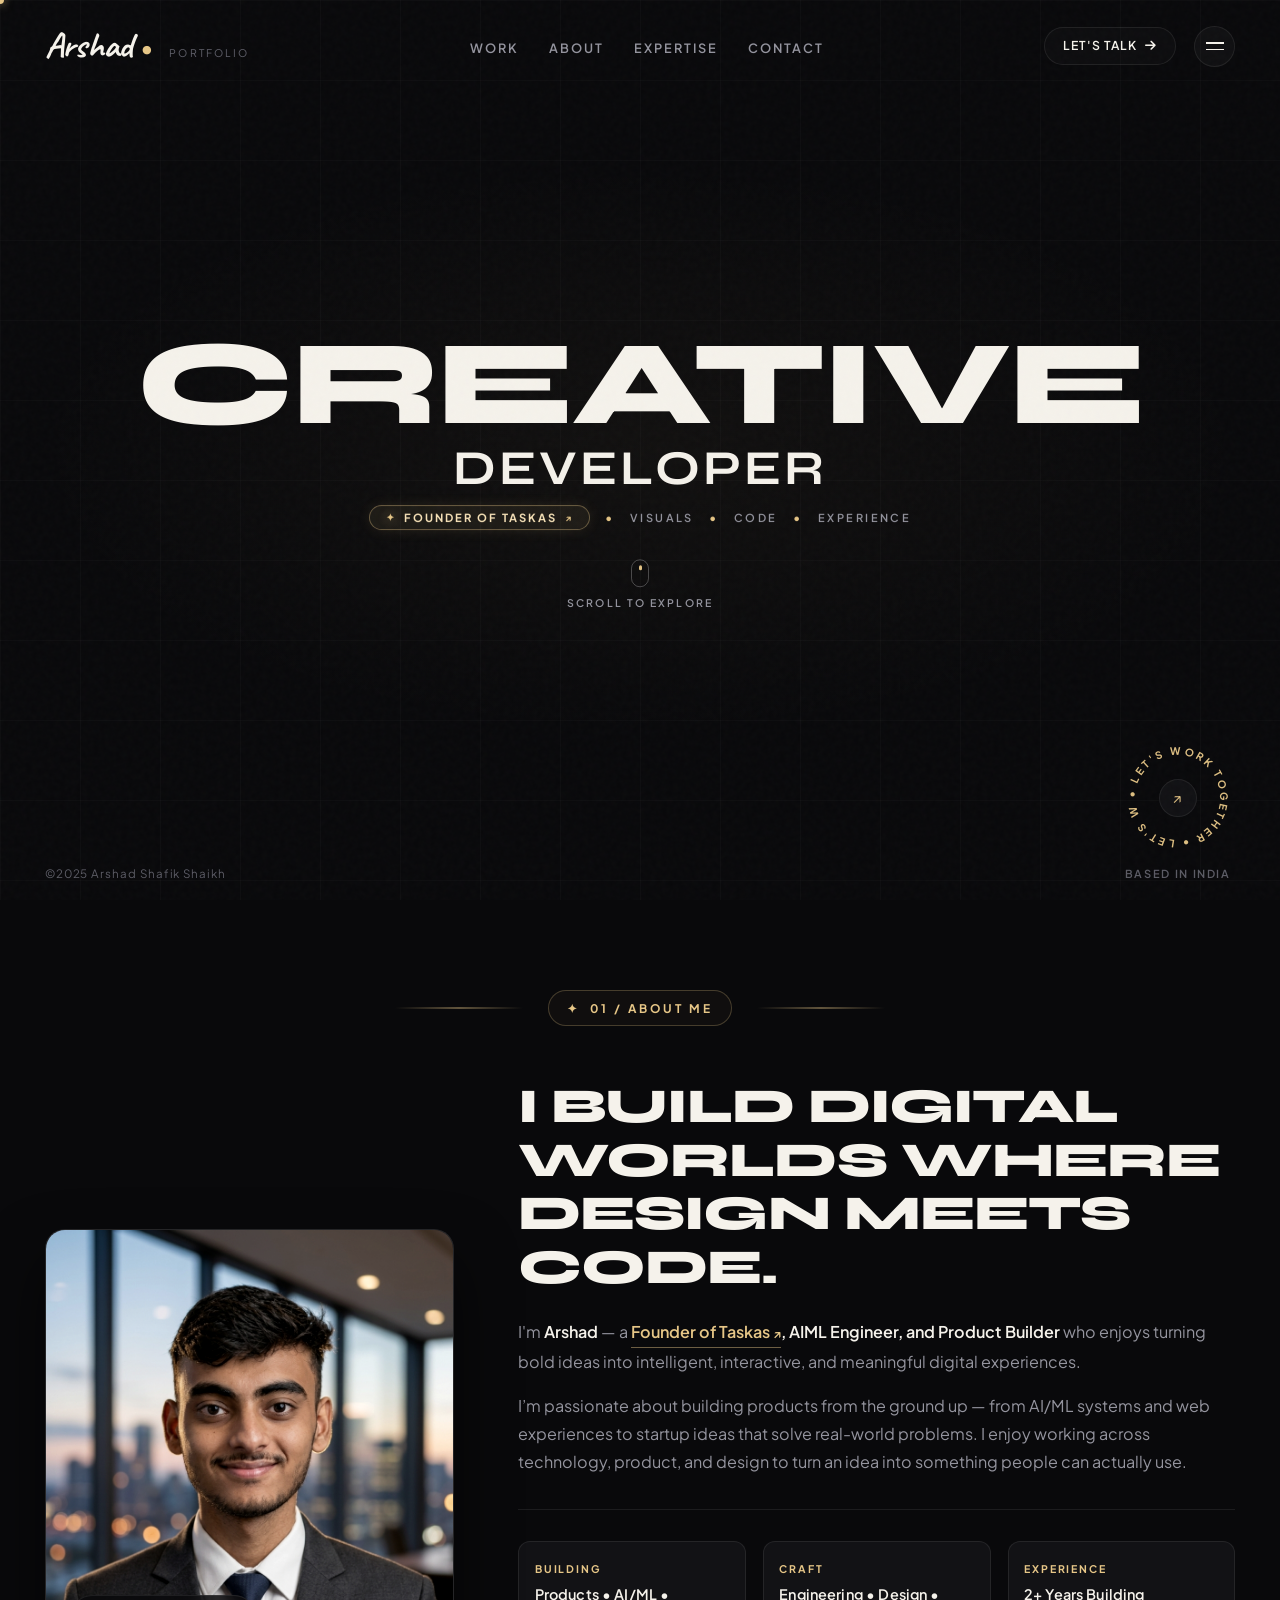
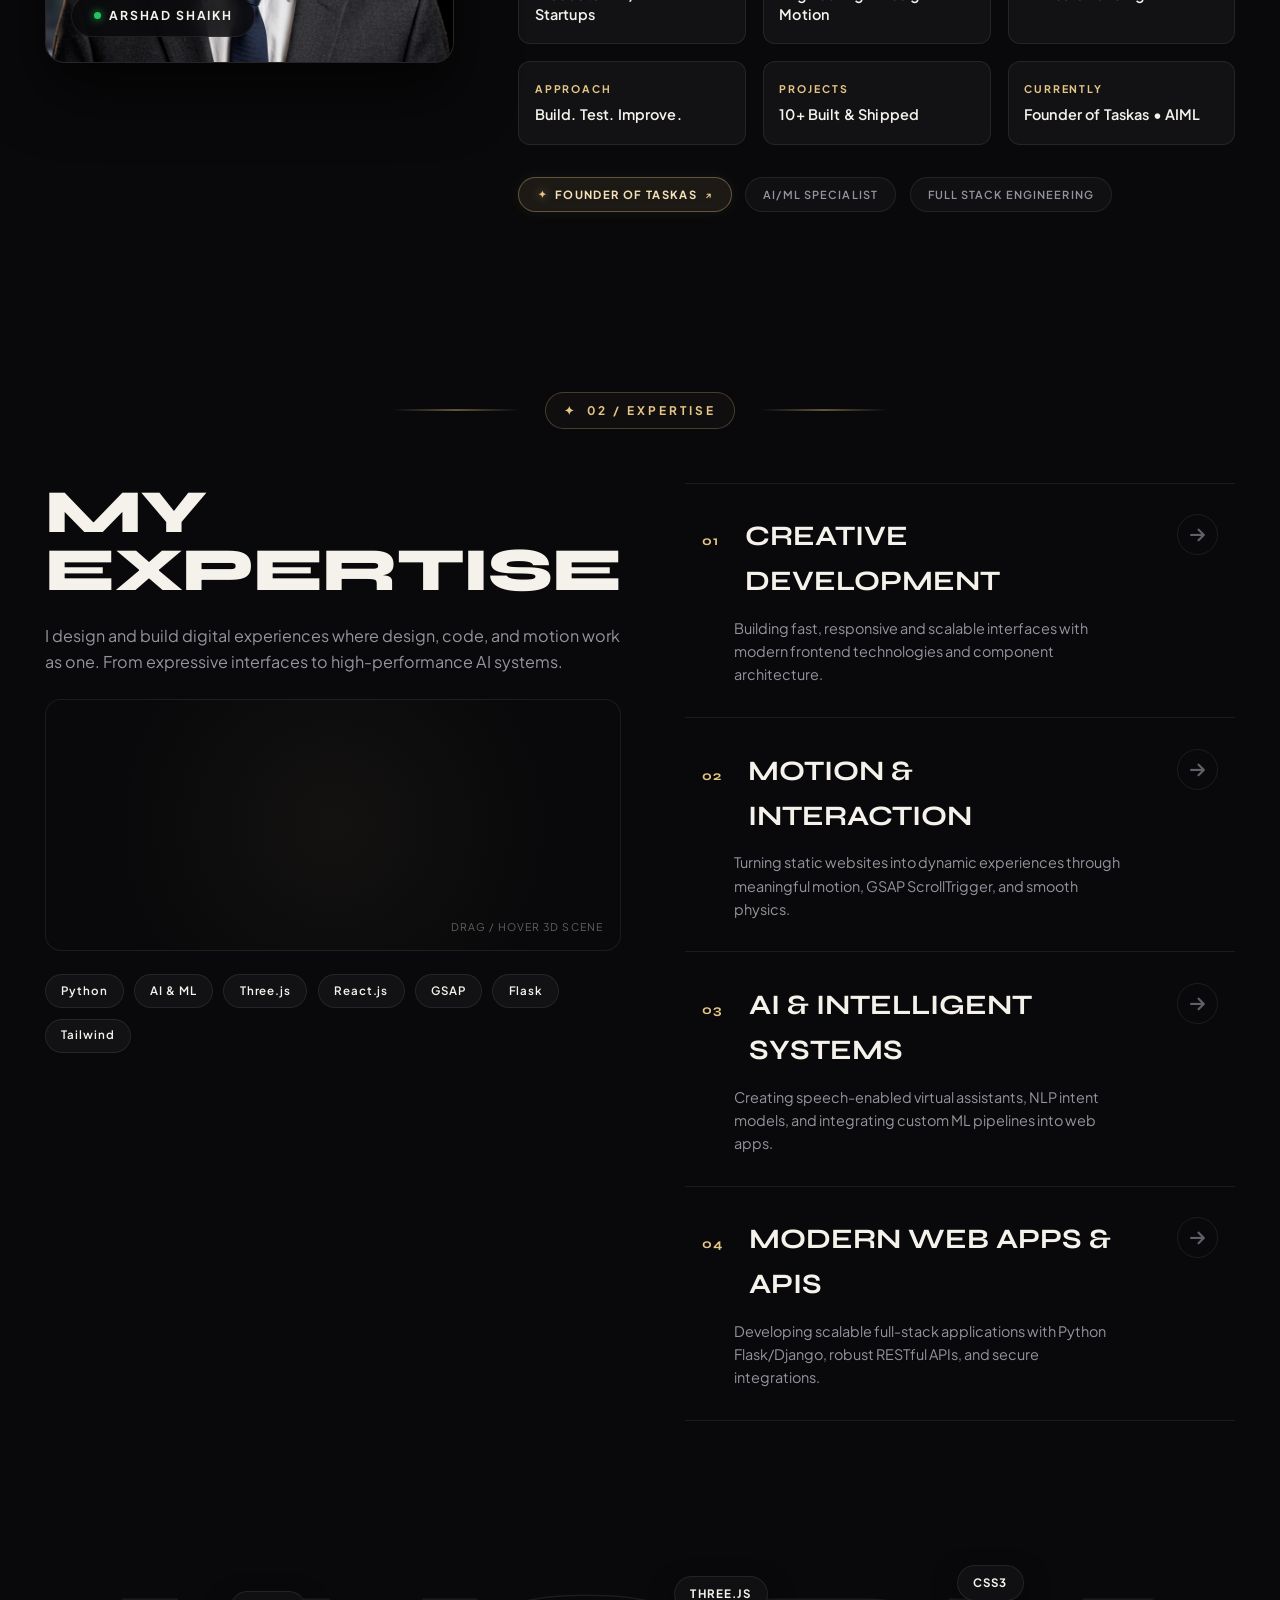
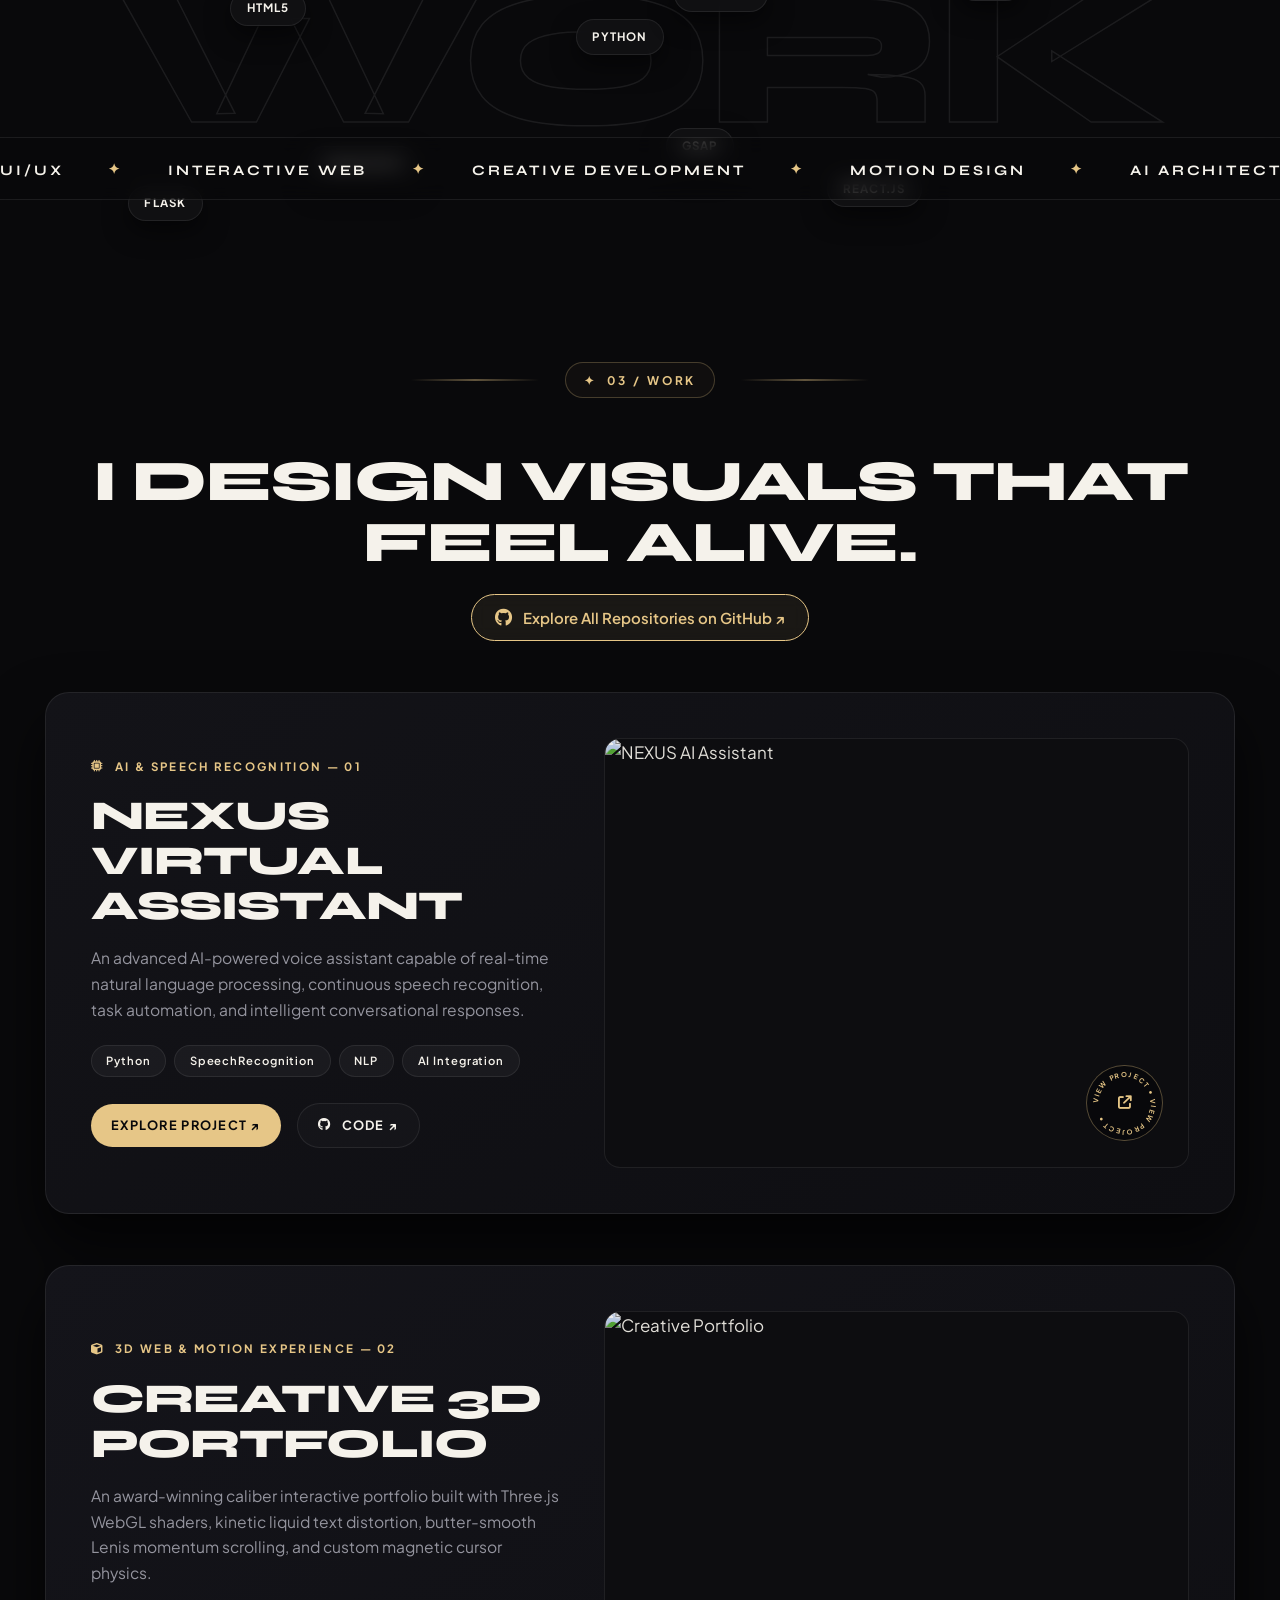
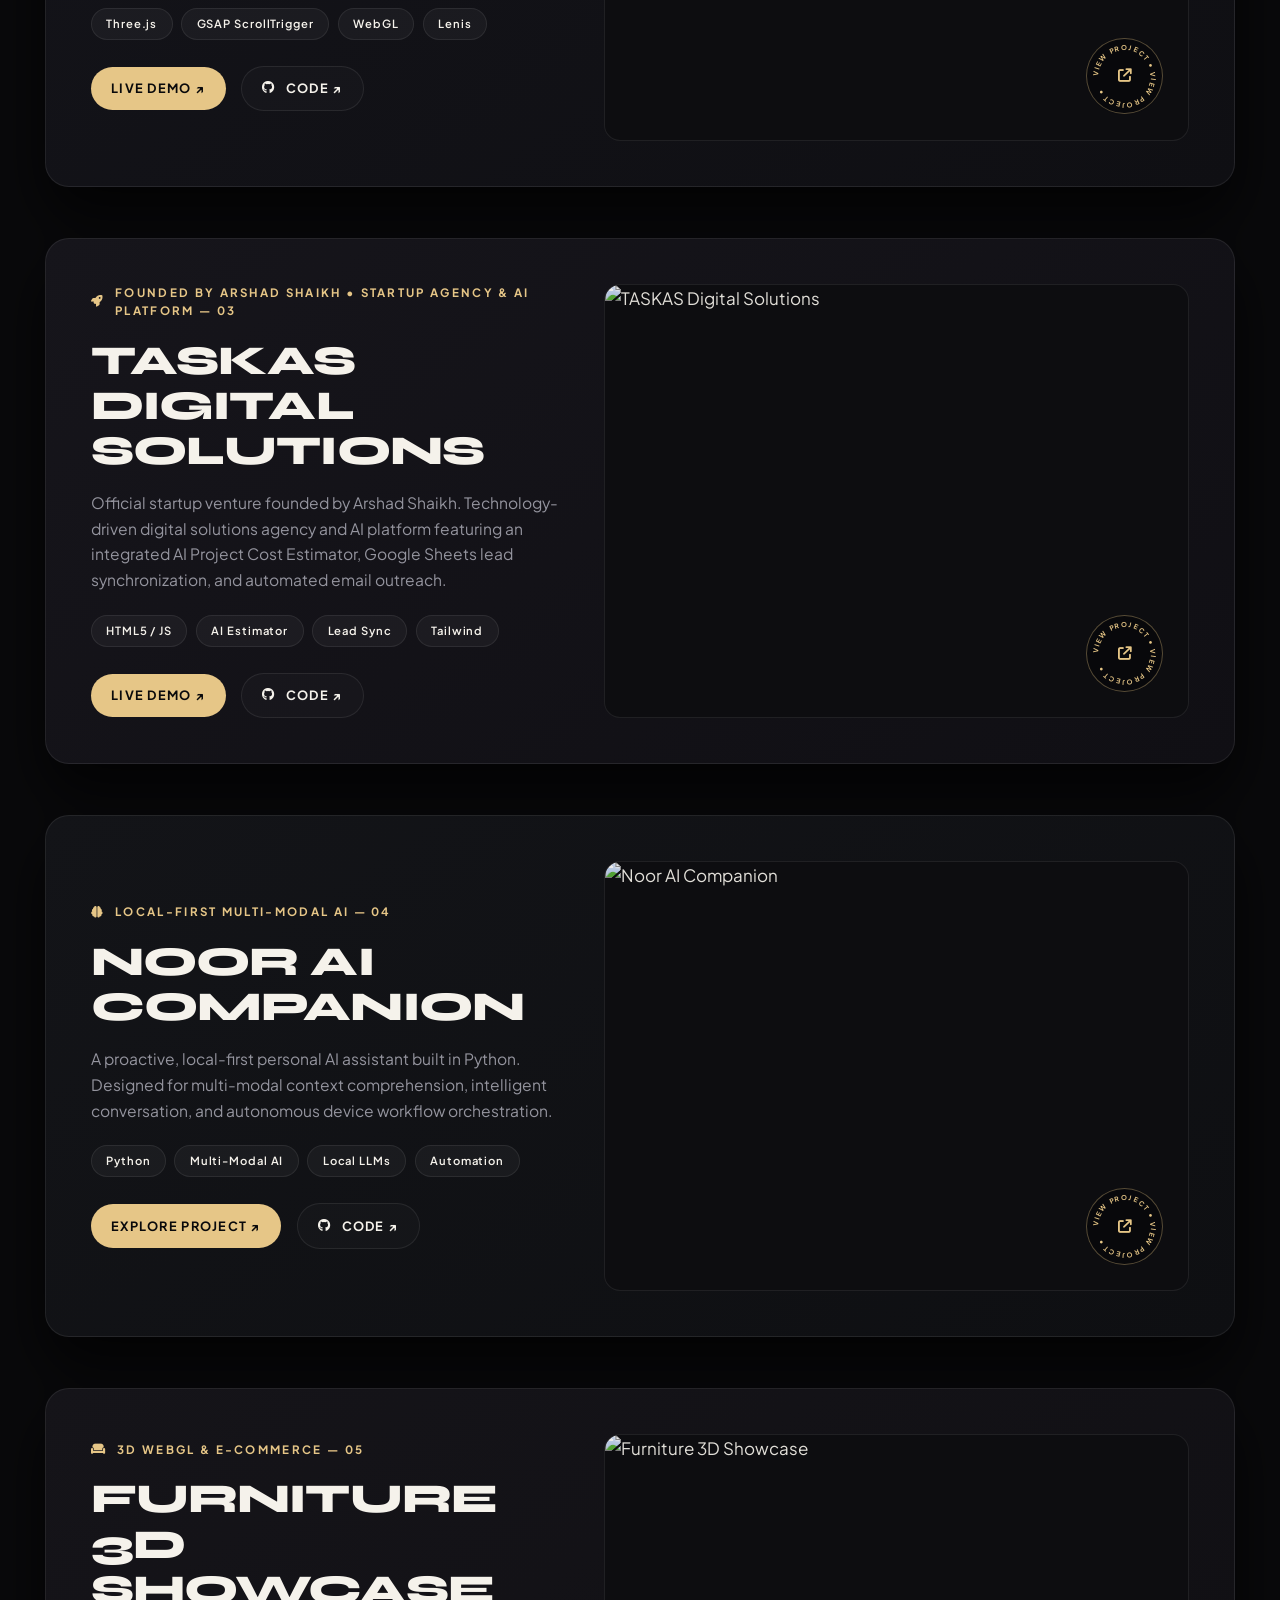
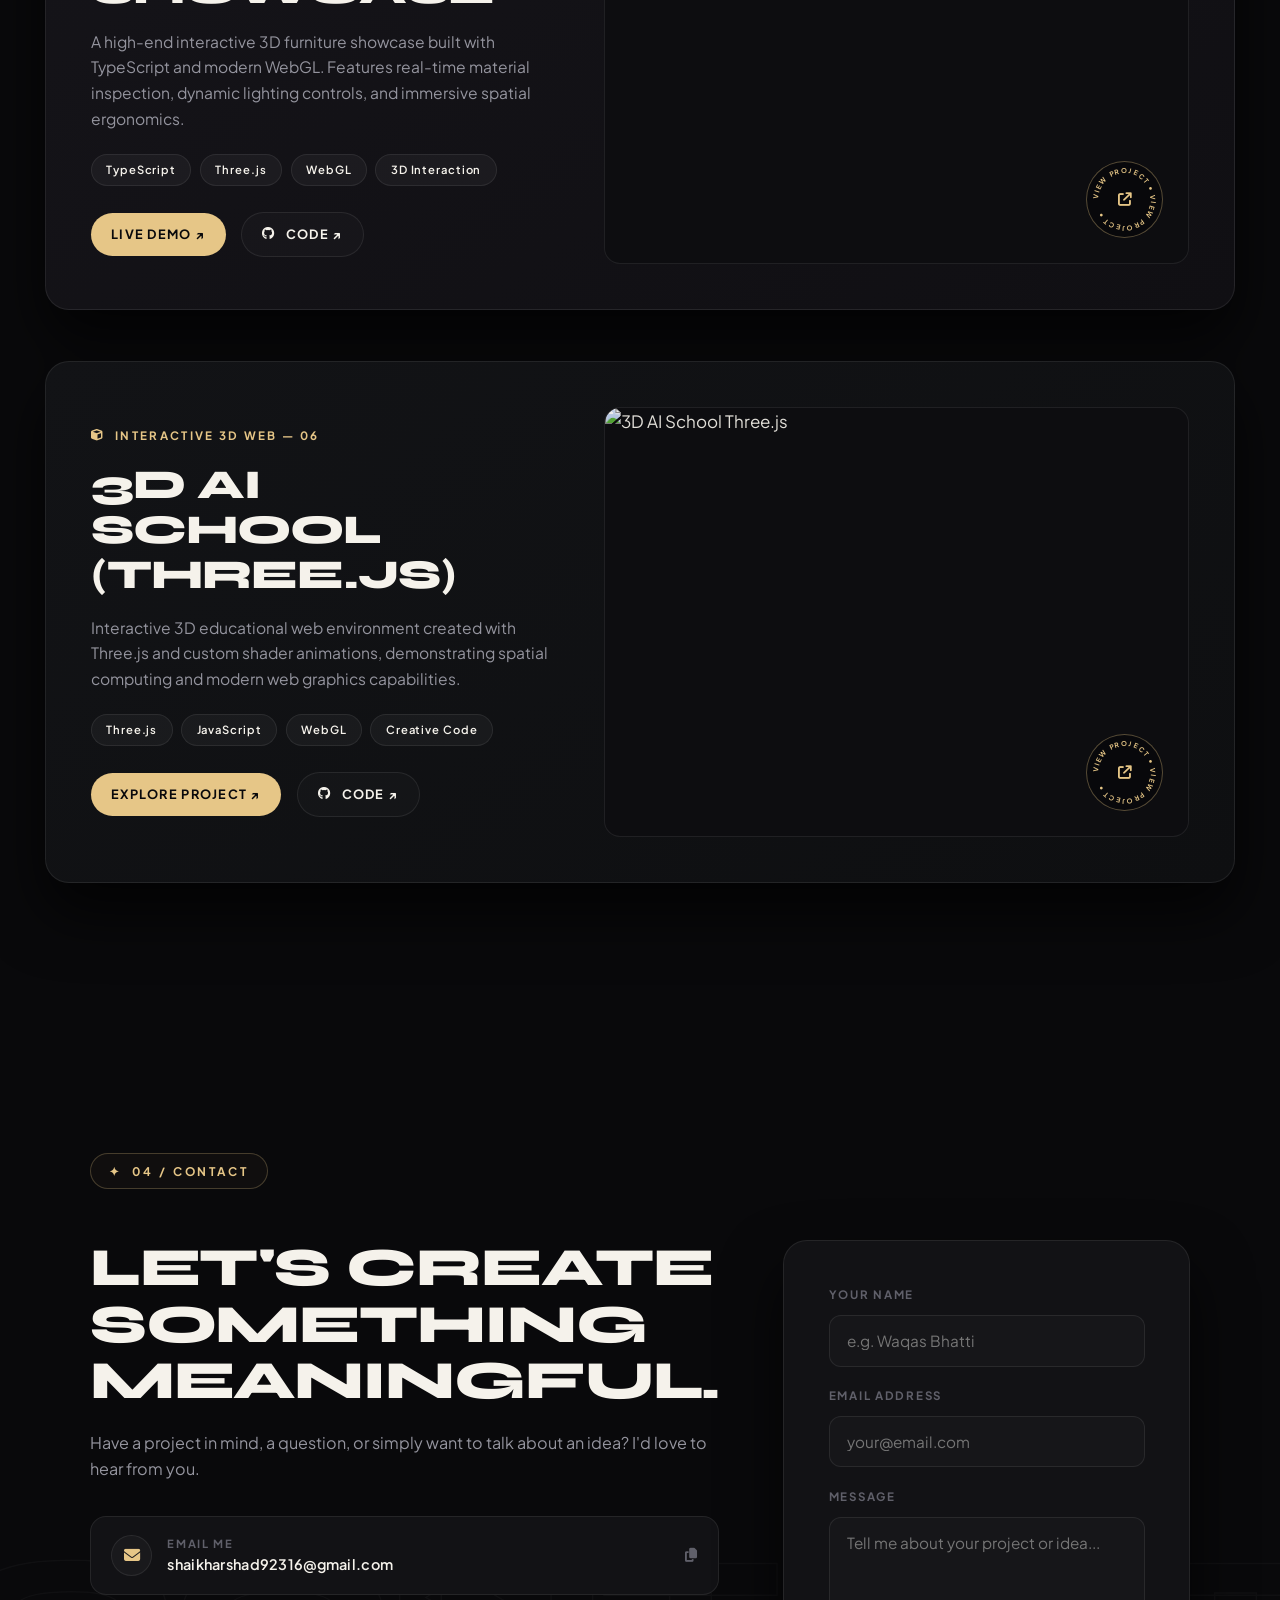
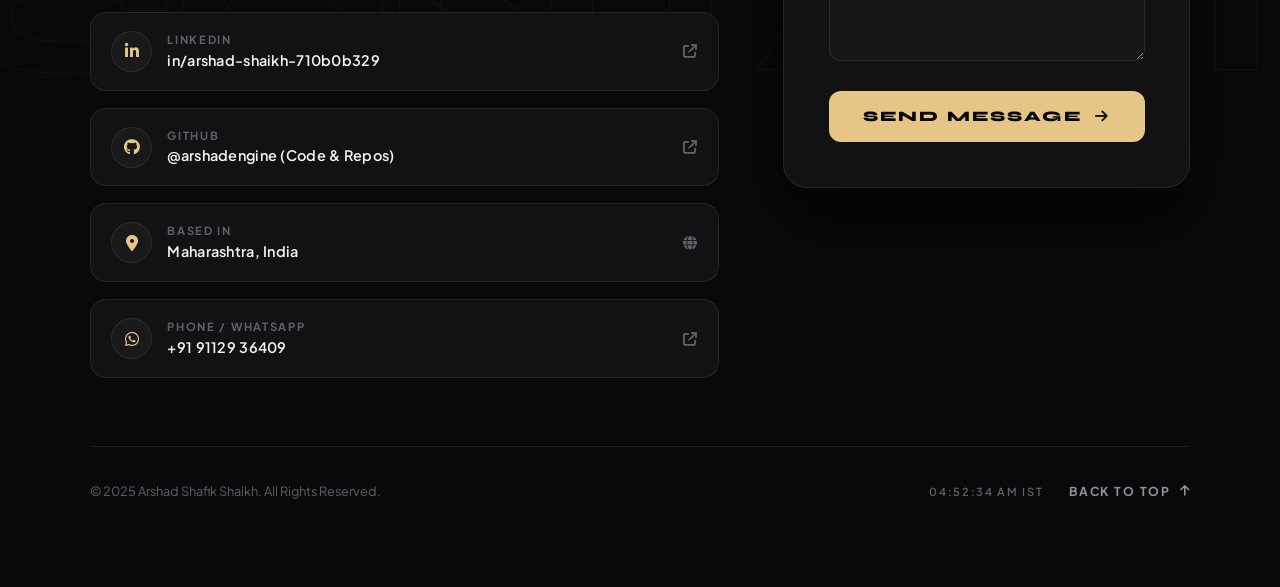
==== public/index.html @ 7f0f8cea "feat(contact): integrate EmailJS for instant greeting email dispatch" ====
<!DOCTYPE html>
<html lang="en">
<head>
    <meta charset="UTF-8">
    <meta name="viewport" content="width=device-width, initial-scale=1.0">
    <title>Arshad Shaikh — Founder of Taskas | AIML Engineer & Creative Developer</title>
    <meta name="description" content="Official portfolio of Arshad Shaikh — Founder of Taskas, AIML Engineer, and Product Builder crafting intelligent AI/ML systems, 3D interactive web experiences, and high-performance digital products. Taskas Founder & Creative Developer.">
    <meta name="keywords" content="Founder of Taskas, Taskas Founder, Arshad Shaikh Founder, Arshad Shaikh, Arshad Shafik Shaikh, arshadengine, Founder Taskas, Taskas, AIML Engineer, Artificial Intelligence Engineer, Machine Learning Developer, Creative Frontend Developer, Three.js Developer, Python AI Developer India">
    <meta name="author" content="Arshad Shaikh">
    <meta name="robots" content="index, follow, max-image-preview:large, max-snippet:-1, max-video-preview:-1">
    <link rel="canonical" href="https://arshadshaikh-portfolio.web.app/">
    <meta name="google-site-verification" content="ZYEhx70opgz3wD9-2EjVYk_Q4VoK82DTcXpwpxN3xnI">
    
    <!-- Google Analytics (GA4) -->
    <script async src="https://www.googletagmanager.com/gtag/js?id=G-QQ554VZC72"></script>
    <script>
      window.dataLayer = window.dataLayer || [];
      function gtag(){dataLayer.push(arguments);}
      gtag('js', new Date());

      gtag('config', 'G-QQ554VZC72');
    </script>
    
    <!-- Favicons & App Icons -->
    <link rel="icon" type="image/svg+xml" href="favicon.svg">
    <meta name="theme-color" content="#0c0d10">
    <meta name="color-scheme" content="dark">

    <!-- Performance & Preconnect Hints -->
    <link rel="preconnect" href="https://cdnjs.cloudflare.com" crossorigin>
    <link rel="preconnect" href="https://unpkg.com" crossorigin>
    <link rel="dns-prefetch" href="https://images.unsplash.com">

    <!-- Open Graph / Facebook / LinkedIn / WhatsApp -->
    <meta property="og:type" content="profile">
    <meta property="og:site_name" content="Arshad Shaikh Portfolio">
    <meta property="og:title" content="Arshad Shaikh — Founder of Taskas | AIML Engineer & Creative Developer">
    <meta property="og:description" content="Explore the portfolio of Arshad Shaikh — Founder of Taskas, AIML Engineer, and Product Builder turning bold ideas into intelligent, interactive digital experiences.">
    <meta property="og:url" content="https://arshadshaikh-portfolio.web.app/">
    <meta property="og:image" content="https://arshadshaikh-portfolio.web.app/arshad-portrait.jpg">
    <meta property="og:image:alt" content="Arshad Shaikh — Founder of Taskas and AIML Engineer">
    <meta property="profile:first_name" content="Arshad">
    <meta property="profile:last_name" content="Shaikh">
    <meta property="profile:username" content="arshadengine">

    <!-- Twitter Card -->
    <meta name="twitter:card" content="summary_large_image">
    <meta name="twitter:title" content="Arshad Shaikh — Founder of Taskas | AIML Engineer & Creative Developer">
    <meta name="twitter:description" content="Founder of Taskas, AIML Engineer, and Product Builder crafting intelligent AI/ML systems and motion-rich web experiences.">
    <meta name="twitter:image" content="https://arshadshaikh-portfolio.web.app/arshad-portrait.jpg">

    <!-- Schema.org JSON-LD Structured Data for Google Knowledge Graph & AI Engines (SGE, Perplexity, ChatGPT) -->
    <script type="application/ld+json">
    {
      "@context": "https://schema.org",
      "@graph": [
        {
          "@type": "ProfilePage",
          "@id": "https://arshadshaikh-portfolio.web.app/#webpage",
          "url": "https://arshadshaikh-portfolio.web.app/",
          "name": "Arshad Shaikh — Founder of Taskas | AIML Engineer & Creative Developer",
          "isPartOf": {
            "@type": "WebSite",
            "@id": "https://arshadshaikh-portfolio.web.app/#website",
            "name": "Arshad Shaikh Portfolio",
            "url": "https://arshadshaikh-portfolio.web.app/"
          },
          "about": {
            "@id": "https://arshadshaikh-portfolio.web.app/#person"
          },
          "mainEntity": {
            "@id": "https://arshadshaikh-portfolio.web.app/#person"
          }
        },
        {
          "@type": "Person",
          "@id": "https://arshadshaikh-portfolio.web.app/#person",
          "name": "Arshad Shafik Shaikh",
          "alternateName": [
            "Arshad Shaikh",
            "arshadengine",
            "Founder of Taskas",
            "Taskas Founder",
            "Arshad Shaikh Founder"
          ],
          "jobTitle": "Founder of Taskas & AIML Engineer",
          "disambiguatingDescription": "Founder of Taskas and AIML Engineer",
          "description": "Arshad Shaikh is the Founder of Taskas, an AIML Engineer, and Product Builder specializing in intelligent AI/ML architectures, Three.js 3D web experiences, and startup products.",
          "url": "https://arshadshaikh-portfolio.web.app/",
          "image": "https://arshadshaikh-portfolio.web.app/arshad-portrait.jpg",
          "sameAs": [
            "https://github.com/arshadengine",
            "https://www.linkedin.com/in/arshad-shaikh-710b0b329",
            "https://www.taskas.tech/",
            "https://arshadshaikh-portfolio.web.app/",
            "https://arshadengine.github.io/portfolio/"
          ],
          "worksFor": {
            "@type": "Organization",
            "@id": "https://www.taskas.tech/#organization",
            "name": "Taskas",
            "url": "https://www.taskas.tech/"
          },
          "founder": {
            "@type": "Organization",
            "@id": "https://www.taskas.tech/#organization",
            "name": "Taskas",
            "url": "https://www.taskas.tech/"
          },
          "knowsAbout": [
            "Founder of Taskas",
            "Taskas Founder",
            "Taskas",
            "Artificial Intelligence",
            "Machine Learning",
            "Large Language Models",
            "Natural Language Processing",
            "Python",
            "Creative Frontend Development",
            "Three.js",
            "WebGL",
            "GSAP Motion Design",
            "Full-Stack Web Development",
            "Product Building",
            "Startup Leadership"
          ],
          "nationality": "Indian",
          "address": {
            "@type": "PostalAddress",
            "addressRegion": "Maharashtra",
            "addressCountry": "India"
          }
        },
        {
          "@type": "Organization",
          "@id": "https://www.taskas.tech/#organization",
          "name": "Taskas",
          "url": "https://www.taskas.tech/",
          "founder": {
            "@id": "https://arshadshaikh-portfolio.web.app/#person"
          }
        }
      ]
    }
    </script>

    <!-- Stylesheet -->
    <link rel="stylesheet" href="portfolio.css">

    <!-- Font Awesome Icons -->
    <link rel="stylesheet" href="https://cdnjs.cloudflare.com/ajax/libs/font-awesome/6.5.1/css/all.min.css">
</head>
<body>

    <!-- SVG Filters for Liquid Wave Distortion -->
    <svg style="position: absolute; width: 0; height: 0; pointer-events: none;" aria-hidden="true">
        <filter id="liquid-filter">
            <feTurbulence id="liquid-turb" type="turbulence" baseFrequency="0.012 0.04" numOctaves="2" result="turbulence" />
            <feDisplacementMap id="liquid-disp" in2="turbulence" in="SourceGraphic" scale="0" xChannelSelector="R" yChannelSelector="G" />
        </filter>
    </svg>

    <!-- Ambient Subtle Grain Overlay -->
    <div class="noise-overlay"></div>

    <!-- Custom Magnetic Cursor -->
    <div class="cursor-dot"></div>
    <div class="cursor-ring">
        <span class="cursor-text"></span>
    </div>

    <!-- Floating Preview Card for Expertise Section -->
    <div class="floating-preview-card">
        <img src="" alt="Service preview">
    </div>

    <!-- Toast Notification -->
    <div id="toast" class="toast-notification">Copied to clipboard!</div>

    <!-- ======================================================================
         PRELOADER & OPENING BANNER SEQUENCE
         1. Hello handwriting on pure dark canvas
         2. Opening banner (cream luxury panels)
         3. Unveils Hero section
         ====================================================================== -->
     <div id="preloader">
        <!-- Step 1: Dark Intro with Golden "hello" Handwriting -->
        <div class="preloader-hello-wrap">
            <div class="preloader-glow"></div>
            <div id="lottie-hello" class="lottie-container"></div>
        </div>

        <!-- Step 2: Opening Banner (Luxury Cream Panels from Refrence.mp4) -->
        <div class="opening-banner">
            <div class="banner-panel top"></div>
            <div class="banner-panel bottom"></div>
        </div>
    </div>

    <!-- ======================================================================
         NAVIGATION BAR
         ====================================================================== -->
    <nav class="navbar">
        <a href="#hero" class="nav-brand">
            <span class="brand-signature">Arshad</span>
            <span class="brand-dot">•</span>
            <span class="brand-role">PORTFOLIO</span>
        </a>

        <ul class="nav-links">
            <li><a href="#work" class="nav-link">Work</a></li>
            <li><a href="#about" class="nav-link">About</a></li>
            <li><a href="#expertise" class="nav-link">Expertise</a></li>
            <li><a href="#contact" class="nav-link">Contact</a></li>
        </ul>

        <div class="nav-actions">
            <a href="#contact" class="nav-cta">
                <span>Let's Talk</span>
                <i class="fas fa-arrow-right"></i>
            </a>
            <button class="nav-hamburger" aria-label="Toggle menu">
                <span class="hamburger-line line-1"></span>
                <span class="hamburger-line line-2"></span>
            </button>
        </div>
    </nav>

    <!-- ======================================================================
         FULLSCREEN MENU OVERLAY
         ====================================================================== -->
    <div class="fullscreen-menu">
        <ul class="menu-list">
            <li class="menu-item">
                <a href="#work" class="menu-link"><span class="menu-num">01</span>Work</a>
            </li>
            <li class="menu-item">
                <a href="#about" class="menu-link"><span class="menu-num">02</span>About</a>
            </li>
            <li class="menu-item">
                <a href="#expertise" class="menu-link"><span class="menu-num">03</span>Expertise</a>
            </li>
            <li class="menu-item">
                <a href="#contact" class="menu-link"><span class="menu-num">04</span>Contact</a>
            </li>
        </ul>

        <div class="menu-footer">
            <span class="location-tag">Based in Maharashtra, India</span>
            <div class="menu-socials">
                <a href="https://www.linkedin.com/in/arshad-shaikh-710b0b329" target="_blank" rel="noopener noreferrer">LinkedIn ↗</a>
                <a href="https://github.com/arshadengine" target="_blank" rel="noopener noreferrer">GitHub ↗</a>
                <a href="mailto:shaikharshad92316@gmail.com">Email ↗</a>
            </div>
        </div>
    </div>

    <!-- ======================================================================
         HERO SECTION ("CREATIVE DEVELOPER")
         ====================================================================== -->
    <header id="hero" class="hero-section">
        <div class="hero-content">
            <div class="hero-title-wrap">
                <h1 class="hero-main-title"><span class="sr-only">Arshad Shaikh — Founder of Taskas | </span>CREATIVE</h1>
                <div class="hero-subtitle-row">
                    <h2 class="hero-sub-title">DEVELOPER</h2>
                </div>
                <div class="hero-tag-pills">
                    <a href="https://www.taskas.tech/" target="_blank" rel="noopener noreferrer" class="hero-founder-badge" title="Taskas — Founded by Arshad Shaikh">
                        <span class="founder-badge-sparkle">✦</span>
                        <span class="founder-badge-text">FOUNDER OF TASKAS</span>
                        <span class="founder-badge-arrow">↗</span>
                    </a>
                    <span class="dot">•</span>
                    <span>VISUALS</span>
                    <span class="dot">•</span>
                    <span>CODE</span>
                    <span class="dot">•</span>
                    <span>EXPERIENCE</span>
                </div>
            </div>

            <a href="#about" class="hero-scroll-indicator">
                <div class="scroll-mouse-pill">
                    <div class="scroll-mouse-dot"></div>
                </div>
                <span class="scroll-text">Scroll to explore</span>
            </a>
        </div>

        <div class="hero-bottom-bar">
            <div class="hero-bottom-left">
                <span>©2025 Arshad Shafik Shaikh</span>
            </div>
            <div class="hero-bottom-right">
                <a href="#contact" class="rotating-badge-container">
                    <svg class="rotating-svg-text" viewBox="0 0 100 100">
                        <path id="circlePath" d="M 50, 50 m -37, 0 a 37,37 0 1,1 74,0 a 37,37 0 1,1 -74,0" fill="transparent"/>
                        <text font-size="9" font-weight="700" letter-spacing="2.2" fill="#e6c687">
                            <textPath href="#circlePath" startOffset="0%">
                                • LET'S WORK TOGETHER • LET'S WORK TOGETHER
                            </textPath>
                        </text>
                    </svg>
                    <div class="badge-center-arrow">↗</div>
                </a>
                <span class="location-tag">Based in India</span>
            </div>
        </div>
    </header>

    <!-- ======================================================================
         SECTION 01: ABOUT ME
         ====================================================================== -->
    <section id="about" class="section-wrapper">
        <div class="section-badge-header">
            <div class="section-arch-line"></div>
            <div class="section-badge">
                <span class="section-badge-star">✦</span>
                <span>01 / ABOUT ME</span>
            </div>
            <div class="section-arch-line"></div>
        </div>

        <div class="about-grid">
            <!-- 3D Tilt Portrait Frame -->
            <div class="portrait-card-wrapper">
                <div class="portrait-card">
                    <img src="arshad-portrait.jpg" alt="Arshad Shafik Shaikh" class="portrait-img">
                    <div class="portrait-tag-badge">
                        <span class="portrait-status-dot"></span>
                        <span>Arshad Shaikh</span>
                    </div>
                </div>
            </div>

            <!-- Narrative Column -->
            <div class="about-narrative">
                <h2 class="about-headline">I Build Digital Worlds Where Design Meets Code.</h2>
                
                <p class="about-bio">
                    I'm <strong>Arshad</strong> — a <strong><a href="https://www.taskas.tech/" target="_blank" rel="noopener noreferrer" class="founder-link">Founder of Taskas <span class="link-arrow">↗</span></a>, AIML Engineer, and Product Builder</strong> who enjoys turning bold ideas into intelligent, interactive, and meaningful digital experiences.
                </p>

                <p class="about-bio" style="margin-top: -0.5rem;">
                    I’m passionate about building products from the ground up — from AI/ML systems and web experiences to startup ideas that solve real-world problems. I enjoy working across technology, product, and design to turn an idea into something people can actually use.
                </p>

                <!-- 6-Item Info Grid -->
                <div class="about-metrics-grid">
                    <div class="metric-item">
                        <div class="metric-label">BUILDING</div>
                        <div class="metric-value">Products • AI/ML • Startups</div>
                    </div>
                    <div class="metric-item">
                        <div class="metric-label">CRAFT</div>
                        <div class="metric-value">Engineering • Design • Motion</div>
                    </div>
                    <div class="metric-item">
                        <div class="metric-label">EXPERIENCE</div>
                        <div class="metric-value">2+ Years Building</div>
                    </div>
                    <div class="metric-item">
                        <div class="metric-label">APPROACH</div>
                        <div class="metric-value">Build. Test. Improve.</div>
                    </div>
                    <div class="metric-item">
                        <div class="metric-label">PROJECTS</div>
                        <div class="metric-value">10+ Built & Shipped</div>
                    </div>
                    <div class="metric-item">
                        <div class="metric-label">CURRENTLY</div>
                        <div class="metric-value">Founder of Taskas • AIML</div>
                    </div>
                </div>

                <!-- Status Pills -->
                <div class="about-pills-row">
                    <a href="https://www.taskas.tech/" target="_blank" rel="noopener noreferrer" class="status-pill status-pill-founder" title="Taskas — Founded by Arshad Shaikh">
                        <span class="status-dot-gold">✦</span>
                        <span>Founder of Taskas</span>
                        <span class="status-pill-arrow">↗</span>
                    </a>
                    <span class="status-pill">AI/ML Specialist</span>
                    <span class="status-pill">Full Stack Engineering</span>
                </div>
            </div>
        </div>
    </section>

    <!-- ======================================================================
         SECTION 02: MY EXPERTISE & 3D TECH CANVAS
         ====================================================================== -->
    <section id="expertise" class="section-wrapper">
        <div class="section-badge-header">
            <div class="section-arch-line"></div>
            <div class="section-badge">
                <span class="section-badge-star">✦</span>
                <span>02 / EXPERTISE</span>
            </div>
            <div class="section-arch-line"></div>
        </div>

        <div class="expertise-grid">
            <!-- Left Info & 3D Canvas -->
            <div class="expertise-intro">
                <h2 class="expertise-title">My<br>Expertise</h2>
                <p class="expertise-desc">
                    I design and build digital experiences where design, code, and motion work as one. From expressive interfaces to high-performance AI systems.
                </p>

                <!-- Three.js 3D Floating Geometry Scene -->
                <div class="three-canvas-container">
                    <canvas id="three-expertise-canvas"></canvas>
                    <span class="canvas-hint">Drag / Hover 3D Scene</span>
                </div>

                <div class="expertise-tech-pills">
                    <span class="tech-tag-chip">Python</span>
                    <span class="tech-tag-chip">AI & ML</span>
                    <span class="tech-tag-chip">Three.js</span>
                    <span class="tech-tag-chip">React.js</span>
                    <span class="tech-tag-chip">GSAP</span>
                    <span class="tech-tag-chip">Flask</span>
                    <span class="tech-tag-chip">Tailwind</span>
                </div>
            </div>

            <!-- Right Interactive Service List -->
            <div class="expertise-list">
                <div class="service-row" data-preview="https://images.unsplash.com/photo-1550745165-9bc0b252726f?auto=format&fit=crop&w=600&q=80">
                    <div class="service-main">
                        <div class="service-header">
                            <span class="service-index">01</span>
                            <h3 class="service-name">Creative Development</h3>
                        </div>
                        <p class="service-detail">Building fast, responsive and scalable interfaces with modern frontend technologies and component architecture.</p>
                    </div>
                    <div class="service-arrow"><i class="fas fa-arrow-right"></i></div>
                </div>

                <div class="service-row" data-preview="https://images.unsplash.com/photo-1618005182384-a83a8bd57fbe?auto=format&fit=crop&w=600&q=80">
                    <div class="service-main">
                        <div class="service-header">
                            <span class="service-index">02</span>
                            <h3 class="service-name">Motion & Interaction</h3>
                        </div>
                        <p class="service-detail">Turning static websites into dynamic experiences through meaningful motion, GSAP ScrollTrigger, and smooth physics.</p>
                    </div>
                    <div class="service-arrow"><i class="fas fa-arrow-right"></i></div>
                </div>

                <div class="service-row" data-preview="https://images.unsplash.com/photo-1677442136019-21780ecad995?auto=format&fit=crop&w=600&q=80">
                    <div class="service-main">
                        <div class="service-header">
                            <span class="service-index">03</span>
                            <h3 class="service-name">AI & Intelligent Systems</h3>
                        </div>
                        <p class="service-detail">Creating speech-enabled virtual assistants, NLP intent models, and integrating custom ML pipelines into web apps.</p>
                    </div>
                    <div class="service-arrow"><i class="fas fa-arrow-right"></i></div>
                </div>

                <div class="service-row" data-preview="https://images.unsplash.com/photo-1460925895917-afdab827c52f?auto=format&fit=crop&w=600&q=80">
                    <div class="service-main">
                        <div class="service-header">
                            <span class="service-index">04</span>
                            <h3 class="service-name">Modern Web Apps & APIs</h3>
                        </div>
                        <p class="service-detail">Developing scalable full-stack applications with Python Flask/Django, robust RESTful APIs, and secure integrations.</p>
                    </div>
                    <div class="service-arrow"><i class="fas fa-arrow-right"></i></div>
                </div>
            </div>
        </div>
    </section>

    <!-- ======================================================================
         KINETIC WORK HEADER & SKILLS MARQUEE
         ====================================================================== -->
    <div class="work-marquee-section">
        <h2 class="giant-work-title">WORK</h2>

        <div class="floating-skills-overlay">
            <span class="floating-chip" style="top: 22%; left: 18%;">HTML5</span>
            <span class="floating-chip" style="top: 15%; right: 20%;">CSS3</span>
            <span class="floating-chip" style="bottom: 25%; left: 24%;">JavaScript</span>
            <span class="floating-chip" style="bottom: 18%; right: 28%;">React.JS</span>
            <span class="floating-chip" style="top: 30%; left: 45%;">Python</span>
            <span class="floating-chip" style="bottom: 30%; left: 52%;">GSAP</span>
            <span class="floating-chip" style="top: 18%; right: 40%;">Three.js</span>
            <span class="floating-chip" style="bottom: 14%; left: 10%;">Flask</span>
        </div>

        <div class="marquee-bar">
            <div class="marquee-track">
                <div class="marquee-content">
                    <span class="marquee-item">UI/UX</span>
                    <span class="marquee-item">INTERACTIVE WEB</span>
                    <span class="marquee-item">CREATIVE DEVELOPMENT</span>
                    <span class="marquee-item">MOTION DESIGN</span>
                    <span class="marquee-item">AI ARCHITECTURE</span>
                </div>
                <div class="marquee-content" aria-hidden="true">
                    <span class="marquee-item">UI/UX</span>
                    <span class="marquee-item">INTERACTIVE WEB</span>
                    <span class="marquee-item">CREATIVE DEVELOPMENT</span>
                    <span class="marquee-item">MOTION DESIGN</span>
                    <span class="marquee-item">AI ARCHITECTURE</span>
                </div>
            </div>
        </div>
    </div>

    <!-- ======================================================================
         SECTION 03: PROJECTS SHOWCASE (STICKY STACKING CARDS)
         ====================================================================== -->
    <section id="work" class="section-wrapper">
        <div class="section-badge-header">
            <div class="section-arch-line"></div>
            <div class="section-badge">
                <span class="section-badge-star">✦</span>
                <span>03 / WORK</span>
            </div>
            <div class="section-arch-line"></div>
        </div>

        <div class="projects-header">
            <h2 class="projects-headline">I Design Visuals That Feel Alive.</h2>
            <div class="projects-header-actions" style="margin-top: 1.25rem;">
                <a href="https://github.com/arshadengine?tab=repositories" target="_blank" rel="noopener noreferrer" class="github-repo-pill" style="display: inline-flex; align-items: center; gap: 0.6rem; padding: 0.6rem 1.35rem; border: 1px solid var(--accent-gold); border-radius: 9999px; color: var(--accent-gold); font-size: 0.88rem; font-weight: 600; text-decoration: none; transition: all 0.3s ease; background: rgba(230, 198, 135, 0.08);">
                    <i class="fab fa-github" style="font-size: 1.05rem;"></i>
                    <span>Explore All Repositories on GitHub ↗</span>
                </a>
            </div>
        </div>

        <div class="cards-stack-container">
            <!-- Project 01: NEXUS AI Virtual Assistant -->
            <article class="project-card card-theme-1">
                <div class="card-info">
                    <span class="card-category-tag"><i class="fas fa-microchip"></i> AI & SPEECH RECOGNITION — 01</span>
                    <h3 class="card-title">NEXUS Virtual Assistant</h3>
                    <p class="card-desc">
                        An advanced AI-powered voice assistant capable of real-time natural language processing, continuous speech recognition, task automation, and intelligent conversational responses.
                    </p>
                    <div class="card-tech-list">
                        <span class="card-tech-badge">Python</span>
                        <span class="card-tech-badge">SpeechRecognition</span>
                        <span class="card-tech-badge">NLP</span>
                        <span class="card-tech-badge">AI Integration</span>
                    </div>
                    <div class="card-actions">
                        <a href="https://github.com/arshadengine/Nexus" target="_blank" rel="noopener noreferrer" class="card-btn primary">Explore Project ↗</a>
                        <a href="https://github.com/arshadengine/Nexus" target="_blank" rel="noopener noreferrer" class="card-btn secondary"><i class="fab fa-github"></i> Code ↗</a>
                    </div>
                </div>
                <a href="https://github.com/arshadengine/Nexus" target="_blank" rel="noopener noreferrer" class="card-preview-wrap" aria-label="View NEXUS Virtual Assistant on GitHub">
                    <div class="card-preview-inner">
                        <img src="https://images.unsplash.com/photo-1531746790731-6c087fecd65a?auto=format&fit=crop&w=1200&q=80" alt="NEXUS AI Assistant" class="card-preview-img">
                        <div class="card-mini-badge">
                            <svg viewBox="0 0 100 100">
                                <path id="pCircle1" d="M 50, 50 m -35, 0 a 35,35 0 1,1 70,0 a 35,35 0 1,1 -70,0" fill="transparent"/>
                                <text font-size="9" font-weight="700" letter-spacing="2" fill="#e6c687">
                                    <textPath href="#pCircle1">VIEW PROJECT • VIEW PROJECT •</textPath>
                                </text>
                            </svg>
                            <i class="fas fa-arrow-up-right-from-square"></i>
                        </div>
                    </div>
                </a>
            </article>

            <!-- Project 02: Creative 3D Portfolio -->
            <article class="project-card card-theme-2">
                <div class="card-info">
                    <span class="card-category-tag"><i class="fas fa-cube"></i> 3D WEB & MOTION EXPERIENCE — 02</span>
                    <h3 class="card-title">Creative 3D Portfolio</h3>
                    <p class="card-desc">
                        An award-winning caliber interactive portfolio built with Three.js WebGL shaders, kinetic liquid text distortion, butter-smooth Lenis momentum scrolling, and custom magnetic cursor physics.
                    </p>
                    <div class="card-tech-list">
                        <span class="card-tech-badge">Three.js</span>
                        <span class="card-tech-badge">GSAP ScrollTrigger</span>
                        <span class="card-tech-badge">WebGL</span>
                        <span class="card-tech-badge">Lenis</span>
                    </div>
                    <div class="card-actions">
                        <a href="https://arshadshaikh-portfolio.web.app" target="_blank" rel="noopener noreferrer" class="card-btn primary">Live Demo ↗</a>
                        <a href="https://github.com/arshadengine/portfolio" target="_blank" rel="noopener noreferrer" class="card-btn secondary"><i class="fab fa-github"></i> Code ↗</a>
                    </div>
                </div>
                <a href="https://arshadshaikh-portfolio.web.app" target="_blank" rel="noopener noreferrer" class="card-preview-wrap" aria-label="View Creative 3D Portfolio Live Demo">
                    <div class="card-preview-inner">
                        <img src="https://images.unsplash.com/photo-1618005182384-a83a8bd57fbe?auto=format&fit=crop&w=1200&q=80" alt="Creative Portfolio" class="card-preview-img">
                        <div class="card-mini-badge">
                            <svg viewBox="0 0 100 100">
                                <path id="pCircle2" d="M 50, 50 m -35, 0 a 35,35 0 1,1 70,0 a 35,35 0 1,1 -70,0" fill="transparent"/>
                                <text font-size="9" font-weight="700" letter-spacing="2" fill="#e6c687">
                                    <textPath href="#pCircle2">VIEW PROJECT • VIEW PROJECT •</textPath>
                                </text>
                            </svg>
                            <i class="fas fa-arrow-up-right-from-square"></i>
                        </div>
                    </div>
                </a>
            </article>

            <!-- Project 03: TASKAS Digital Solutions -->
            <article class="project-card card-theme-3">
                <div class="card-info">
                    <span class="card-category-tag"><i class="fas fa-rocket"></i> FOUNDED BY ARSHAD SHAIKH • STARTUP AGENCY & AI PLATFORM — 03</span>
                    <h3 class="card-title">TASKAS Digital Solutions</h3>
                    <p class="card-desc">
                        Official startup venture founded by Arshad Shaikh. Technology-driven digital solutions agency and AI platform featuring an integrated AI Project Cost Estimator, Google Sheets lead synchronization, and automated email outreach.
                    </p>
                    <div class="card-tech-list">
                        <span class="card-tech-badge">HTML5 / JS</span>
                        <span class="card-tech-badge">AI Estimator</span>
                        <span class="card-tech-badge">Lead Sync</span>
                        <span class="card-tech-badge">Tailwind</span>
                    </div>
                    <div class="card-actions">
                        <a href="https://taskas-digital-solutions.vercel.app/" target="_blank" rel="noopener noreferrer" class="card-btn primary">Live Demo ↗</a>
                        <a href="https://github.com/arshadengine/TASKAS-digital-solutions" target="_blank" rel="noopener noreferrer" class="card-btn secondary"><i class="fab fa-github"></i> Code ↗</a>
                    </div>
                </div>
                <a href="https://taskas-digital-solutions.vercel.app/" target="_blank" rel="noopener noreferrer" class="card-preview-wrap" aria-label="View TASKAS Digital Solutions Live Demo">
                    <div class="card-preview-inner">
                        <img src="https://images.unsplash.com/photo-1460925895917-afdab827c52f?auto=format&fit=crop&w=1200&q=80" alt="TASKAS Digital Solutions" class="card-preview-img">
                        <div class="card-mini-badge">
                            <svg viewBox="0 0 100 100">
                                <path id="pCircle3" d="M 50, 50 m -35, 0 a 35,35 0 1,1 70,0 a 35,35 0 1,1 -70,0" fill="transparent"/>
                                <text font-size="9" font-weight="700" letter-spacing="2" fill="#e6c687">
                                    <textPath href="#pCircle3">VIEW PROJECT • VIEW PROJECT •</textPath>
                                </text>
                            </svg>
                            <i class="fas fa-arrow-up-right-from-square"></i>
                        </div>
                    </div>
                </a>
            </article>

            <!-- Project 04: Noor AI Companion -->
            <article class="project-card card-theme-4">
                <div class="card-info">
                    <span class="card-category-tag"><i class="fas fa-brain"></i> LOCAL-FIRST MULTI-MODAL AI — 04</span>
                    <h3 class="card-title">Noor AI Companion</h3>
                    <p class="card-desc">
                        A proactive, local-first personal AI assistant built in Python. Designed for multi-modal context comprehension, intelligent conversation, and autonomous device workflow orchestration.
                    </p>
                    <div class="card-tech-list">
                        <span class="card-tech-badge">Python</span>
                        <span class="card-tech-badge">Multi-Modal AI</span>
                        <span class="card-tech-badge">Local LLMs</span>
                        <span class="card-tech-badge">Automation</span>
                    </div>
                    <div class="card-actions">
                        <a href="https://github.com/arshadengine/Noor" target="_blank" rel="noopener noreferrer" class="card-btn primary">Explore Project ↗</a>
                        <a href="https://github.com/arshadengine/Noor" target="_blank" rel="noopener noreferrer" class="card-btn secondary"><i class="fab fa-github"></i> Code ↗</a>
                    </div>
                </div>
                <a href="https://github.com/arshadengine/Noor" target="_blank" rel="noopener noreferrer" class="card-preview-wrap" aria-label="View Noor AI Companion on GitHub">
                    <div class="card-preview-inner">
                        <img src="https://images.unsplash.com/photo-1677442136019-21780ecad995?auto=format&fit=crop&w=1200&q=80" alt="Noor AI Companion" class="card-preview-img">
                        <div class="card-mini-badge">
                            <svg viewBox="0 0 100 100">
                                <path id="pCircle4" d="M 50, 50 m -35, 0 a 35,35 0 1,1 70,0 a 35,35 0 1,1 -70,0" fill="transparent"/>
                                <text font-size="9" font-weight="700" letter-spacing="2" fill="#e6c687">
                                    <textPath href="#pCircle4">VIEW PROJECT • VIEW PROJECT •</textPath>
                                </text>
                            </svg>
                            <i class="fas fa-arrow-up-right-from-square"></i>
                        </div>
                    </div>
                </a>
            </article>

            <!-- Project 05: Furniture 3D Showcase -->
            <article class="project-card card-theme-5">
                <div class="card-info">
                    <span class="card-category-tag"><i class="fas fa-couch"></i> 3D WEBGL & E-COMMERCE — 05</span>
                    <h3 class="card-title">Furniture 3D Showcase</h3>
                    <p class="card-desc">
                        A high-end interactive 3D furniture showcase built with TypeScript and modern WebGL. Features real-time material inspection, dynamic lighting controls, and immersive spatial ergonomics.
                    </p>
                    <div class="card-tech-list">
                        <span class="card-tech-badge">TypeScript</span>
                        <span class="card-tech-badge">Three.js</span>
                        <span class="card-tech-badge">WebGL</span>
                        <span class="card-tech-badge">3D Interaction</span>
                    </div>
                    <div class="card-actions">
                        <a href="https://furniture-three-delta.vercel.app" target="_blank" rel="noopener noreferrer" class="card-btn primary">Live Demo ↗</a>
                        <a href="https://github.com/arshadengine/Furniture" target="_blank" rel="noopener noreferrer" class="card-btn secondary"><i class="fab fa-github"></i> Code ↗</a>
                    </div>
                </div>
                <a href="https://furniture-three-delta.vercel.app" target="_blank" rel="noopener noreferrer" class="card-preview-wrap" aria-label="View Furniture 3D Showcase Live Demo">
                    <div class="card-preview-inner">
                        <img src="https://images.unsplash.com/photo-1555041469-a586c61ea9bc?auto=format&fit=crop&w=1200&q=80" alt="Furniture 3D Showcase" class="card-preview-img">
                        <div class="card-mini-badge">
                            <svg viewBox="0 0 100 100">
                                <path id="pCircle5" d="M 50, 50 m -35, 0 a 35,35 0 1,1 70,0 a 35,35 0 1,1 -70,0" fill="transparent"/>
                                <text font-size="9" font-weight="700" letter-spacing="2" fill="#e6c687">
                                    <textPath href="#pCircle5">VIEW PROJECT • VIEW PROJECT •</textPath>
                                </text>
                            </svg>
                            <i class="fas fa-arrow-up-right-from-square"></i>
                        </div>
                    </div>
                </a>
            </article>

            <!-- Project 06: 3D AI School (Three.js) -->
            <article class="project-card card-theme-6">
                <div class="card-info">
                    <span class="card-category-tag"><i class="fas fa-cube"></i> INTERACTIVE 3D WEB — 06</span>
                    <h3 class="card-title">3D AI School (Three.js)</h3>
                    <p class="card-desc">
                        Interactive 3D educational web environment created with Three.js and custom shader animations, demonstrating spatial computing and modern web graphics capabilities.
                    </p>
                    <div class="card-tech-list">
                        <span class="card-tech-badge">Three.js</span>
                        <span class="card-tech-badge">JavaScript</span>
                        <span class="card-tech-badge">WebGL</span>
                        <span class="card-tech-badge">Creative Code</span>
                    </div>
                    <div class="card-actions">
                        <a href="https://github.com/arshadengine/3D-ai-school-threejs" target="_blank" rel="noopener noreferrer" class="card-btn primary">Explore Project ↗</a>
                        <a href="https://github.com/arshadengine/3D-ai-school-threejs" target="_blank" rel="noopener noreferrer" class="card-btn secondary"><i class="fab fa-github"></i> Code ↗</a>
                    </div>
                </div>
                <a href="https://github.com/arshadengine/3D-ai-school-threejs" target="_blank" rel="noopener noreferrer" class="card-preview-wrap" aria-label="View 3D AI School on GitHub">
                    <div class="card-preview-inner">
                        <img src="https://images.unsplash.com/photo-1526374965328-7f61d4dc18c5?auto=format&fit=crop&w=1200&q=80" alt="3D AI School Three.js" class="card-preview-img">
                        <div class="card-mini-badge">
                            <svg viewBox="0 0 100 100">
                                <path id="pCircle6" d="M 50, 50 m -35, 0 a 35,35 0 1,1 70,0 a 35,35 0 1,1 -70,0" fill="transparent"/>
                                <text font-size="9" font-weight="700" letter-spacing="2" fill="#e6c687">
                                    <textPath href="#pCircle6">VIEW PROJECT • VIEW PROJECT •</textPath>
                                </text>
                            </svg>
                            <i class="fas fa-arrow-up-right-from-square"></i>
                        </div>
                    </div>
                </a>
            </article>
        </div>
    </section>

    <!-- ======================================================================
         SECTION 04: CONTACT & FOOTER
         ====================================================================== -->
    <section id="contact" class="contact-section">
        <div class="contact-watermark">CONTACT</div>

        <div class="section-wrapper" style="padding-top: 0; padding-bottom: 0;">
            <div class="section-badge-header" style="justify-content: flex-start; margin-bottom: 3rem;">
                <div class="section-badge">
                    <span class="section-badge-star">✦</span>
                    <span>04 / CONTACT</span>
                </div>
            </div>

            <div class="contact-grid">
                <!-- Left Details -->
                <div class="contact-left">
                    <h2 class="contact-headline">Let's Create Something Meaningful.</h2>
                    <p class="contact-subtext">
                        Have a project in mind, a question, or simply want to talk about an idea? I'd love to hear from you.
                    </p>

                    <div class="contact-cards-col">
                        <div class="contact-info-card" id="copy-email-card" title="Click to copy email">
                            <div class="info-card-left">
                                <div class="info-icon"><i class="fas fa-envelope"></i></div>
                                <div class="info-texts">
                                    <span class="info-title">Email Me</span>
                                    <span class="info-detail">shaikharshad92316@gmail.com</span>
                                </div>
                            </div>
                            <div class="info-action-btn"><i class="fas fa-copy"></i></div>
                        </div>

                        <a href="https://www.linkedin.com/in/arshad-shaikh-710b0b329" target="_blank" rel="noopener noreferrer" class="contact-info-card">
                            <div class="info-card-left">
                                <div class="info-icon"><i class="fab fa-linkedin-in"></i></div>
                                <div class="info-texts">
                                    <span class="info-title">LinkedIn</span>
                                    <span class="info-detail">in/arshad-shaikh-710b0b329</span>
                                </div>
                            </div>
                            <div class="info-action-btn"><i class="fas fa-arrow-up-right-from-square"></i></div>
                        </a>

                        <a href="https://github.com/arshadengine" target="_blank" rel="noopener noreferrer" class="contact-info-card">
                            <div class="info-card-left">
                                <div class="info-icon"><i class="fab fa-github"></i></div>
                                <div class="info-texts">
                                    <span class="info-title">GitHub</span>
                                    <span class="info-detail">@arshadengine (Code &amp; Repos)</span>
                                </div>
                            </div>
                            <div class="info-action-btn"><i class="fas fa-arrow-up-right-from-square"></i></div>
                        </a>

                        <div class="contact-info-card">
                            <div class="info-card-left">
                                <div class="info-icon"><i class="fas fa-location-dot"></i></div>
                                <div class="info-texts">
                                    <span class="info-title">Based In</span>
                                    <span class="info-detail">Maharashtra, India</span>
                                </div>
                            </div>
                            <div class="info-action-btn"><i class="fas fa-globe"></i></div>
                        </div>

                        <a href="https://wa.me/919112936409" target="_blank" rel="noopener" class="contact-info-card">
                            <div class="info-card-left">
                                <div class="info-icon"><i class="fab fa-whatsapp"></i></div>
                                <div class="info-texts">
                                    <span class="info-title">Phone / WhatsApp</span>
                                    <span class="info-detail">+91 91129 36409</span>
                                </div>
                            </div>
                            <div class="info-action-btn"><i class="fas fa-arrow-up-right-from-square"></i></div>
                        </a>
                    </div>
                </div>

                <!-- Right Form -->
                <div class="contact-form-card">
                    <form id="contact-form" class="contact-form">
                        <div class="form-group">
                            <label for="name" class="form-label">Your Name</label>
                            <input type="text" id="name" class="form-input" placeholder="e.g. Waqas Bhatti" required>
                        </div>
                        <div class="form-group">
                            <label for="email" class="form-label">Email Address</label>
                            <input type="email" id="email" class="form-input" placeholder="your@email.com" required>
                        </div>
                        <div class="form-group">
                            <label for="message" class="form-label">Message</label>
                            <textarea id="message" class="form-textarea" placeholder="Tell me about your project or idea..." required></textarea>
                        </div>
                        <button type="submit" class="form-submit-btn">
                            <span>Send Message</span>
                            <i class="fas fa-arrow-right"></i>
                        </button>
                    </form>
                </div>
            </div>

            <!-- Footer -->
            <footer class="portfolio-footer">
                <div class="footer-left">
                    <p>© 2025 Arshad Shafik Shaikh. All Rights Reserved.</p>
                </div>
                <div class="footer-right">
                    <span id="local-time" class="location-tag">00:00:00 IST</span>
                    <a href="#hero" class="back-to-top-btn">
                        <span>Back To Top</span>
                        <i class="fas fa-arrow-up"></i>
                    </a>
                </div>
            </footer>
        </div>
    </section>

    <!-- ======================================================================
         CORE LIBRARIES (LOTTIE, GSAP, SCROLLTRIGGER, LENIS, THREE.JS)
         ====================================================================== -->
    <!-- Lottie Web for smooth "hello" handwriting animation -->
    <script src="https://cdnjs.cloudflare.com/ajax/libs/bodymovin/5.12.2/lottie.min.js"></script>
    <!-- GSAP & ScrollTrigger -->
    <script src="https://cdnjs.cloudflare.com/ajax/libs/gsap/3.12.5/gsap.min.js"></script>
    <script src="https://cdnjs.cloudflare.com/ajax/libs/gsap/3.12.5/ScrollTrigger.min.js"></script>
    <!-- Lenis Smooth Scroll -->
    <script src="https://unpkg.com/lenis@1.1.9/dist/lenis.min.js"></script>
    <!-- Three.js for 3D WebGL scenes -->
    <script src="https://cdnjs.cloudflare.com/ajax/libs/three.js/r128/three.min.js"></script>
    <!-- EmailJS SDK for Instant Contact & Auto-Greeting Emails -->
    <script src="https://cdn.jsdelivr.net/npm/@emailjs/browser@4/dist/email.min.js"></script>

    <!-- Main Portfolio Script -->
    <script src="portfolio.js"></script>
</body>
</html>
---- public/portfolio.css ----
/* ==========================================================================
   ARSHAD SHAIKH - LUXURY CREATIVE PORTFOLIO STYLES
   Inspired by Refrence.mp4 | 3D & Scroll Experience
   ========================================================================== */

@import url('https://fonts.googleapis.com/css2?family=Plus+Jakarta+Sans:ital,wght@0,300;0,400;0,500;0,600;0,700;1,400&family=Syne:wght@500;700;800&family=Playfair+Display:ital,wght@0,600;1,400;1,600&family=Caveat:wght@600;700&display=swap');

:root {
    --bg-main: #09090b;
    --bg-card: #121215;
    --bg-card-hover: #18181d;
    --bg-card-glass: rgba(20, 20, 24, 0.7);
    --border-subtle: rgba(255, 255, 255, 0.08);
    --border-hover: rgba(230, 198, 135, 0.35);
    
    --text-cream: #f5f2eb;
    --text-muted: #94949e;
    --text-dim: #60606a;
    
    --accent-gold: #e6c687;
    --accent-gold-light: #f7e2b8;
    --accent-gold-glow: rgba(230, 198, 135, 0.25);
    
    --font-display: 'Syne', sans-serif;
    --font-serif: 'Playfair Display', serif;
    --font-signature: 'Caveat', cursive;
    --font-body: 'Plus Jakarta Sans', sans-serif;

    --ease-out-expo: cubic-bezier(0.16, 1, 0.3, 1);
    --ease-in-out-smooth: cubic-bezier(0.65, 0, 0.35, 1);
}

/* Reset & Base */
*, *::before, *::after {
    margin: 0;
    padding: 0;
    box-sizing: border-box;
}

/* Screen reader only utility (accessible & search engine indexable) */
.sr-only {
    position: absolute;
    width: 1px;
    height: 1px;
    padding: 0;
    margin: -1px;
    overflow: hidden;
    clip: rect(0, 0, 0, 0);
    white-space: nowrap;
    border-width: 0;
}

/* Hide Default Operating System Mouse Cursor so Custom Cursor & Hovers are Pristine */
@media (hover: hover) and (pointer: fine) {
    html, body, *, *::before, *::after, a, button, input, textarea, select {
        cursor: none !important;
    }
}

html {
    background-color: var(--bg-main);
    color: var(--text-cream);
    font-family: var(--font-body);
    font-size: clamp(14px, 0.9vw + 11px, 17px);
    scroll-behavior: auto; /* Handled smoothly by Lenis */
    overflow-x: hidden;
    -webkit-font-smoothing: antialiased;
    -moz-osx-font-smoothing: grayscale;
}

body {
    background-color: var(--bg-main);
    color: var(--text-cream);
    overflow-x: hidden;
    position: relative;
    line-height: 1.6;
    selection-background-color: var(--accent-gold);
    selection-color: var(--bg-main);
}

::selection {
    background: var(--accent-gold);
    color: var(--bg-main);
}

a {
    color: inherit;
    text-decoration: none;
}

button {
    background: none;
    border: none;
    font-family: inherit;
    color: inherit;
}

img {
    max-width: 100%;
    height: auto;
    display: block;
}

/* Subtle Ambient Grain Overlay */
.noise-overlay {
    position: fixed;
    top: 0;
    left: 0;
    width: 100vw;
    height: 100vh;
    pointer-events: none;
    z-index: 999;
    opacity: 0.025;
    background-image: url("data:image/svg+xml,%3Csvg viewBox='0 0 200 200' xmlns='http://www.w3.org/2000/svg'%3E%3Cfilter id='noiseFilter'%3E%3CfeTurbulence type='fractalNoise' baseFrequency='0.8' numOctaves='3' stitchTiles='stitch'/%3E%3C/filter%3E%3Crect width='100%25' height='100%25' filter='url(%23noiseFilter)'/%3E%3C/svg%3E");
}

/* ==========================================================================
   CUSTOM CURSOR (High-Precision Magnetic & Reactive)
   ========================================================================== */
.cursor-dot {
    position: fixed;
    top: 0;
    left: 0;
    width: 8px;
    height: 8px;
    background-color: var(--accent-gold);
    border-radius: 50%;
    pointer-events: none !important;
    z-index: 1000001;
    transform: translate(-50%, -50%);
    transition: opacity 0.25s ease, transform 0.15s ease, width 0.3s var(--ease-out-expo), height 0.3s var(--ease-out-expo);
    box-shadow: 0 0 10px rgba(230, 198, 135, 0.6);
}

.cursor-ring {
    position: fixed;
    top: 0;
    left: 0;
    width: 36px;
    height: 36px;
    border: 1.5px solid rgba(230, 198, 135, 0.55);
    border-radius: 50%;
    pointer-events: none !important;
    z-index: 1000000;
    transform: translate(-50%, -50%);
    transition: width 0.35s var(--ease-out-expo), height 0.35s var(--ease-out-expo), border-color 0.3s ease, background-color 0.3s ease, border-radius 0.3s ease, opacity 0.25s ease;
    display: flex;
    align-items: center;
    justify-content: center;
}

.cursor-text {
    font-size: clamp(0.58rem, 0.7vw, 0.68rem);
    font-weight: 700;
    letter-spacing: 0.12em;
    text-transform: uppercase;
    color: var(--bg-main);
    opacity: 0;
    transition: opacity 0.2s ease;
    white-space: nowrap;
    pointer-events: none;
}

/* Cursor Hidden when outside window */
body.cursor-hidden .cursor-dot,
body.cursor-hidden .cursor-ring {
    opacity: 0;
}

/* Cursor Hover States */
body.cursor-hover .cursor-dot {
    width: 4px;
    height: 4px;
    opacity: 0.5;
}

body.cursor-hover .cursor-ring {
    width: 60px;
    height: 60px;
    background-color: rgba(230, 198, 135, 0.12);
    border-color: var(--accent-gold);
    backdrop-filter: blur(2px);
}

body.cursor-card-hover .cursor-dot {
    opacity: 0;
}

body.cursor-card-hover .cursor-ring {
    width: 82px;
    height: 82px;
    background-color: var(--accent-gold);
    border-color: var(--accent-gold);
}

body.cursor-card-hover .cursor-text {
    opacity: 1;
}

/* Input typing hover state for cursor */
body.cursor-input-hover .cursor-dot {
    opacity: 0;
}

body.cursor-input-hover .cursor-ring {
    width: 2.5px;
    height: 24px;
    border-radius: 2px;
    background-color: var(--accent-gold);
    border: none;
    box-shadow: 0 0 10px var(--accent-gold);
}

@media (pointer: coarse) {
    .cursor-dot, .cursor-ring {
        display: none !important;
    }
}

/* ==========================================================================
   PRELOADER & OPENING BANNER SEQUENCE
   Step 1: Dark Screen + Hello Word handwriting
   Step 2: Opening Banner (Luxury Cream/Bone Panels from Refrence.mp4)
   Step 3: Banner splits open & Hero sections reveal
   ========================================================================== */
#preloader {
    position: fixed;
    inset: 0;
    width: 100vw;
    height: 100vh;
    background-color: #070709;
    z-index: 999999;
    display: flex;
    align-items: center;
    justify-content: center;
    overflow: hidden;
    pointer-events: all;
}

.preloader-hello-wrap {
    display: flex;
    flex-direction: column;
    align-items: center;
    justify-content: center;
    position: relative;
    z-index: 20;
    transition: opacity 0.45s ease, transform 0.45s var(--ease-out-expo);
}

.preloader-hello-wrap.fade-out {
    opacity: 0;
    transform: scale(0.96);
    pointer-events: none;
}

.lottie-container {
    width: clamp(280px, 45vw, 420px);
    height: clamp(140px, 25vh, 200px);
    display: flex;
    align-items: center;
    justify-content: center;
    position: relative;
    filter: drop-shadow(0 0 25px rgba(230, 198, 135, 0.45));
}

.lottie-container svg {
    width: 100% !important;
    height: 100% !important;
}

/* Radial Glow behind Hello */
.preloader-glow {
    position: absolute;
    width: clamp(240px, 40vw, 360px);
    height: clamp(240px, 40vw, 360px);
    border-radius: 50%;
    background: radial-gradient(circle, rgba(230, 198, 135, 0.22) 0%, rgba(9, 9, 11, 0) 70%);
    pointer-events: none;
    z-index: 1;
    filter: blur(45px);
}

/* Luxury Cream Opening Banner Panels (from Refrence.mp4 at 00:13) */
.opening-banner {
    position: absolute;
    inset: 0;
    width: 100%;
    height: 100%;
    z-index: 15;
    pointer-events: none;
    opacity: 0;
    transition: opacity 0.25s ease;
}

.opening-banner.active {
    opacity: 1;
}

.banner-panel {
    position: absolute;
    left: 0;
    width: 100%;
    height: 50%;
    background-color: #eae5d9; /* Luxury cream / bone color from Refrence.mp4 */
    background-image: 
        radial-gradient(circle at center, rgba(230, 198, 135, 0.2) 0%, transparent 75%),
        linear-gradient(rgba(0, 0, 0, 0.035) 1px, transparent 1px),
        linear-gradient(90deg, rgba(0, 0, 0, 0.035) 1px, transparent 1px);
    background-size: 100% 100%, 50px 50px, 50px 50px;
    z-index: 16;
    transition: transform 1.15s cubic-bezier(0.77, 0, 0.175, 1);
    will-change: transform;
}

.banner-panel.top {
    top: 0;
    transform-origin: top;
    border-bottom: 2px solid var(--accent-gold);
    transform: translateY(0%);
}

.banner-panel.bottom {
    bottom: 0;
    transform-origin: bottom;
    border-top: 2px solid var(--accent-gold);
    transform: translateY(0%);
}

/* When opening banner sweeps open to reveal hero */
#preloader.open-banner .banner-panel.top {
    transform: translateY(-100%);
}

#preloader.open-banner .banner-panel.bottom {
    transform: translateY(100%);
}

#preloader.finished {
    display: none !important;
}

/* ==========================================================================
   NAVIGATION BAR
   ========================================================================== */
.navbar {
    position: fixed;
    top: 0;
    left: 0;
    width: 100%;
    z-index: 1000;
    padding: clamp(1rem, 2vw, 1.6rem) clamp(1.2rem, 3.5vw, 3.5rem);
    display: flex;
    align-items: center;
    justify-content: space-between;
    transition: padding 0.4s ease, background-color 0.4s ease, backdrop-filter 0.4s ease;
}

.navbar.scrolled {
    padding: clamp(0.75rem, 1.2vw, 1rem) clamp(1.2rem, 3.5vw, 3.5rem);
    background-color: rgba(9, 9, 11, 0.8);
    backdrop-filter: blur(18px);
    border-bottom: 1px solid var(--border-subtle);
}

.nav-brand {
    display: flex;
    align-items: baseline;
    gap: 0.5rem;
}

.brand-signature {
    font-family: var(--font-signature);
    font-size: clamp(1.8rem, 2.8vw, 2.4rem);
    font-weight: 700;
    color: var(--text-cream);
    line-height: 1;
    letter-spacing: -0.02em;
    transition: color 0.3s ease;
}

.brand-dot {
    color: var(--accent-gold);
    font-size: clamp(1.4rem, 2vw, 1.8rem);
    line-height: 0;
}

.brand-role {
    font-size: clamp(0.62rem, 0.72vw, 0.74rem);
    text-transform: uppercase;
    letter-spacing: 0.2em;
    color: var(--text-dim);
    margin-left: 0.4rem;
}

.nav-links {
    display: flex;
    align-items: center;
    gap: clamp(1.4rem, 2.4vw, 2.8rem);
    list-style: none;
}

.nav-link {
    font-size: clamp(0.75rem, 0.85vw, 0.88rem);
    font-weight: 600;
    text-transform: uppercase;
    letter-spacing: 0.15em;
    color: var(--text-muted);
    position: relative;
    padding: 0.5rem 0;
    transition: color 0.3s ease;
}

.nav-link::after {
    content: '';
    position: absolute;
    bottom: 0;
    left: 0;
    width: 0;
    height: 2px;
    background-color: var(--accent-gold);
    transition: width 0.3s var(--ease-out-expo);
}

.nav-link:hover {
    color: var(--text-cream);
}

.nav-link:hover::after {
    width: 100%;
}

.nav-actions {
    display: flex;
    align-items: center;
    gap: clamp(0.8rem, 1.4vw, 1.5rem);
}

.nav-cta {
    display: inline-flex;
    align-items: center;
    gap: 0.5rem;
    padding: clamp(0.48rem, 0.6vw, 0.62rem) clamp(1rem, 1.4vw, 1.35rem);
    border-radius: 999px;
    border: 1px solid var(--border-subtle);
    font-size: clamp(0.72rem, 0.8vw, 0.84rem);
    font-weight: 600;
    letter-spacing: 0.08em;
    text-transform: uppercase;
    color: var(--text-cream);
    background-color: rgba(255, 255, 255, 0.02);
    transition: all 0.3s ease;
}

.nav-cta:hover {
    border-color: var(--accent-gold);
    background-color: rgba(230, 198, 135, 0.12);
    color: var(--accent-gold);
}

.nav-hamburger {
    width: clamp(40px, 3.2vw, 46px);
    height: clamp(40px, 3.2vw, 46px);
    border-radius: 50%;
    border: 1px solid var(--border-subtle);
    display: flex;
    flex-direction: column;
    align-items: center;
    justify-content: center;
    gap: 5px;
    background-color: rgba(255, 255, 255, 0.03);
    transition: border-color 0.3s ease, background-color 0.3s ease, transform 0.3s ease;
}

.nav-hamburger:hover {
    border-color: var(--accent-gold);
    background-color: rgba(230, 198, 135, 0.12);
    transform: scale(1.05);
}

.hamburger-line {
    width: 18px;
    height: 1.5px;
    background-color: var(--text-cream);
    transition: transform 0.3s ease, width 0.3s ease, opacity 0.3s ease;
}

.nav-hamburger.active .line-1 {
    transform: translateY(3.25px) rotate(45deg);
}

.nav-hamburger.active .line-2 {
    transform: translateY(-3.25px) rotate(-45deg);
}

/* ==========================================================================
   FULLSCREEN MENU OVERLAY
   ========================================================================== */
.fullscreen-menu {
    position: fixed;
    inset: 0;
    width: 100vw;
    height: 100vh;
    background-color: #09090b;
    z-index: 999;
    display: flex;
    flex-direction: column;
    justify-content: space-between;
    padding: clamp(4rem, 8vw, 7rem) clamp(2rem, 5vw, 5rem) clamp(2rem, 4vw, 3.5rem);
    opacity: 0;
    pointer-events: none;
    transform: translateY(-20px);
    transition: opacity 0.4s ease, transform 0.4s ease;
}

.fullscreen-menu.open {
    opacity: 1;
    pointer-events: all;
    transform: translateY(0);
}

.menu-list {
    list-style: none;
    display: flex;
    flex-direction: column;
    gap: clamp(0.8rem, 1.6vh, 1.6rem);
    margin-top: auto;
    margin-bottom: auto;
}

.menu-item {
    overflow: hidden;
}

.menu-link {
    display: inline-flex;
    align-items: baseline;
    gap: clamp(1rem, 2vw, 1.8rem);
    font-family: var(--font-display);
    font-size: clamp(2.8rem, 7.5vw, 6.5rem);
    font-weight: 800;
    text-transform: uppercase;
    color: var(--text-cream);
    letter-spacing: -0.02em;
    transition: color 0.3s ease, transform 0.3s var(--ease-out-expo);
}

.menu-link span.menu-num {
    font-size: clamp(0.9rem, 1.4vw, 1.35rem);
    font-family: var(--font-body);
    font-weight: 400;
    color: var(--accent-gold);
    letter-spacing: 0.1em;
}

.menu-link:hover {
    color: var(--accent-gold);
    transform: translateX(20px);
}

.menu-footer {
    display: flex;
    align-items: center;
    justify-content: space-between;
    padding-top: 2rem;
    border-top: 1px solid var(--border-subtle);
}

.menu-socials {
    display: flex;
    gap: clamp(1.2rem, 2.5vw, 2.5rem);
    list-style: none;
}

.menu-socials a {
    font-size: clamp(0.78rem, 0.95vw, 0.95rem);
    font-weight: 600;
    text-transform: uppercase;
    letter-spacing: 0.1em;
    color: var(--text-muted);
    transition: color 0.3s ease;
}

.menu-socials a:hover {
    color: var(--accent-gold);
}

/* ==========================================================================
   HERO SECTION ("CREATIVE DEVELOPER")
   ========================================================================== */
.hero-section {
    height: 100vh;
    min-height: 560px;
    width: 100%;
    position: relative;
    display: flex;
    flex-direction: column;
    justify-content: center;
    align-items: center;
    padding: clamp(4.2rem, 7vh, 5.8rem) clamp(1.5rem, 4vw, 4rem) clamp(1.5rem, 3vh, 2.5rem);
    overflow: hidden;
    box-sizing: border-box;
    background-image: 
        radial-gradient(ellipse 60% 40% at 50% 50%, rgba(230, 198, 135, 0.04) 0%, rgba(9, 9, 11, 0) 80%),
        linear-gradient(to right, rgba(255, 255, 255, 0.02) 1px, transparent 1px),
        linear-gradient(to bottom, rgba(255, 255, 255, 0.02) 1px, transparent 1px);
    background-size: 100% 100%, 80px 80px, 80px 80px;
}

.hero-content {
    display: flex;
    flex-direction: column;
    align-items: center;
    text-align: center;
    position: relative;
    z-index: 2;
    width: 100%;
    max-width: 1300px;
    margin: auto 0;
}

/* Typography Container with Liquid Wave Distortion */
.hero-title-wrap {
    position: relative;
    display: flex;
    flex-direction: column;
    align-items: center;
    width: 100%;
    margin-bottom: clamp(0.5rem, 1.2vh, 1.5rem);
}

.hero-main-title {
    font-family: var(--font-display);
    font-size: clamp(2.2rem, 9.4vw, 9.2rem);
    font-weight: 800;
    line-height: 0.88;
    letter-spacing: -0.02em;
    text-transform: uppercase;
    color: var(--text-cream);
    display: block;
    user-select: none;
    position: relative;
    white-space: nowrap;
    max-width: 100%;
    transition: filter 0.15s ease;
}

/* Liquid Distortion SVG Filter Applied on Hover */
.hero-main-title.distorted {
    filter: url(#liquid-filter);
}

.hero-subtitle-row {
    display: flex;
    align-items: center;
    justify-content: center;
    gap: 1.2rem;
    margin-top: clamp(0.3rem, 0.7vh, 0.9rem);
}

.hero-sub-title {
    font-family: var(--font-display);
    font-size: clamp(1.2rem, 3.8vw, 3.8rem);
    font-weight: 700;
    line-height: 1;
    letter-spacing: 0.06em;
    text-transform: uppercase;
    color: var(--text-cream);
    white-space: nowrap;
}

.hero-tag-pills {
    display: flex;
    align-items: center;
    justify-content: center;
    flex-wrap: wrap;
    gap: clamp(0.5rem, 1.2vw, 1.2rem);
    margin-top: clamp(0.7rem, 1.3vh, 1.3rem);
    font-size: clamp(0.65rem, 0.76vw, 0.82rem);
    font-weight: 600;
    letter-spacing: 0.22em;
    text-transform: uppercase;
    color: var(--text-muted);
}

.hero-tag-pills span.dot {
    color: var(--accent-gold);
    font-size: clamp(0.7rem, 0.9vw, 0.95rem);
}

/* Hero Founder of Taskas Luxury Badge */
.hero-founder-badge {
    display: inline-flex;
    align-items: center;
    gap: 0.45rem;
    padding: 0.36rem 0.95rem;
    background: rgba(230, 198, 135, 0.08);
    border: 1px solid rgba(230, 198, 135, 0.38);
    border-radius: 999px;
    color: var(--accent-gold-light);
    font-size: clamp(0.66rem, 0.76vw, 0.82rem);
    font-weight: 700;
    letter-spacing: 0.18em;
    text-transform: uppercase;
    text-decoration: none;
    box-shadow: 0 0 16px rgba(230, 198, 135, 0.12);
    backdrop-filter: blur(10px);
    -webkit-backdrop-filter: blur(10px);
    transition: all 0.35s var(--ease-out-expo);
    cursor: pointer;
    line-height: 1;
}

.hero-founder-badge:hover {
    background: rgba(230, 198, 135, 0.2);
    border-color: var(--accent-gold);
    color: #ffffff;
    box-shadow: 0 0 24px rgba(230, 198, 135, 0.35);
    transform: translateY(-2px);
}

.founder-badge-sparkle {
    color: var(--accent-gold);
    font-size: 0.85em;
    display: inline-block;
    filter: drop-shadow(0 0 6px rgba(230, 198, 135, 0.8));
    animation: goldStarPulse 2.8s infinite ease-in-out;
}

.founder-badge-text {
    color: inherit;
    letter-spacing: 0.18em;
}

.founder-badge-arrow {
    font-size: 0.82em;
    color: var(--accent-gold);
    transition: transform 0.25s ease;
    display: inline-block;
}

.hero-founder-badge:hover .founder-badge-arrow {
    transform: translate(2px, -2px);
    color: #ffffff;
}

@keyframes goldStarPulse {
    0%, 100% { transform: scale(1); opacity: 0.85; }
    50% { transform: scale(1.22); opacity: 1; filter: drop-shadow(0 0 10px rgba(230, 198, 135, 1)); }
}

/* Scroll To Explore Indicator */
.hero-scroll-indicator {
    display: flex;
    flex-direction: column;
    align-items: center;
    gap: 0.5rem;
    margin-top: clamp(1rem, 2vh, 2.2rem);
    transition: transform 0.3s ease;
}

.hero-scroll-indicator:hover {
    transform: translateY(4px);
}

.scroll-text {
    font-size: clamp(0.62rem, 0.7vw, 0.72rem);
    font-weight: 600;
    letter-spacing: 0.2em;
    text-transform: uppercase;
    color: var(--text-muted);
}

.scroll-mouse-pill {
    width: 18px;
    height: 28px;
    border: 1.5px solid rgba(255, 255, 255, 0.25);
    border-radius: 999px;
    position: relative;
    display: flex;
    justify-content: center;
    padding-top: 5px;
}

.scroll-mouse-dot {
    width: 3px;
    height: 5px;
    background-color: var(--accent-gold);
    border-radius: 999px;
    animation: mouseScroll 1.8s infinite ease-in-out;
}

@keyframes mouseScroll {
    0% { transform: translateY(0); opacity: 1; }
    50% { transform: translateY(7px); opacity: 0.3; }
    100% { transform: translateY(0); opacity: 1; }
}

/* Hero Bottom Row */
.hero-bottom-bar {
    position: absolute;
    bottom: clamp(1rem, 2vh, 1.8rem);
    left: clamp(1.2rem, 3.5vw, 3.5rem);
    right: clamp(1.2rem, 3.5vw, 3.5rem);
    display: flex;
    align-items: flex-end;
    justify-content: space-between;
    z-index: 5;
    pointer-events: none;
}

.hero-bottom-left {
    pointer-events: all;
    font-size: clamp(0.68rem, 0.78vw, 0.8rem);
    color: var(--text-dim);
    letter-spacing: 0.08em;
}

.hero-bottom-right {
    pointer-events: all;
    display: flex;
    flex-direction: column;
    align-items: center;
    gap: 0.6rem;
}

/* Spinning Circular Badge */
.rotating-badge-container {
    width: clamp(90px, 9vw, 115px);
    height: clamp(90px, 9vw, 115px);
    position: relative;
    display: flex;
    align-items: center;
    justify-content: center;
    border-radius: 50%;
    transition: transform 0.4s var(--ease-out-expo);
}

.rotating-badge-container:hover {
    transform: scale(1.1);
}

.rotating-svg-text {
    width: 100%;
    height: 100%;
    animation: rotateInfinite 14s linear infinite;
}

@keyframes rotateInfinite {
    from { transform: rotate(0deg); }
    to { transform: rotate(360deg); }
}

.badge-center-arrow {
    position: absolute;
    width: clamp(30px, 3vw, 38px);
    height: clamp(30px, 3vw, 38px);
    border-radius: 50%;
    background-color: var(--bg-card);
    border: 1px solid var(--border-subtle);
    display: flex;
    align-items: center;
    justify-content: center;
    color: var(--accent-gold);
    font-size: clamp(0.85rem, 1vw, 1.05rem);
    transition: background-color 0.3s ease, transform 0.3s ease;
}

.rotating-badge-container:hover .badge-center-arrow {
    background-color: var(--accent-gold);
    color: var(--bg-main);
    transform: rotate(45deg);
}

.location-tag {
    font-size: clamp(0.65rem, 0.74vw, 0.76rem);
    font-weight: 600;
    letter-spacing: 0.15em;
    text-transform: uppercase;
    color: var(--text-dim);
}

/* ==========================================================================
   SECTION COMMON WRAPPERS
   ========================================================================== */
.section-wrapper {
    padding: clamp(5rem, 10vh, 9rem) clamp(1.2rem, 3.5vw, 3.5rem);
    position: relative;
    max-width: 1440px;
    margin: 0 auto;
    width: 100%;
}

.section-badge-header {
    display: flex;
    align-items: center;
    justify-content: center;
    gap: 1.5rem;
    margin-bottom: clamp(3rem, 6vh, 5.5rem);
    position: relative;
}

.section-arch-line {
    width: clamp(60px, 10vw, 130px);
    height: 2px;
    background: linear-gradient(90deg, transparent, rgba(230, 198, 135, 0.4), transparent);
}

.section-badge {
    font-size: clamp(0.7rem, 0.8vw, 0.82rem);
    font-weight: 700;
    letter-spacing: 0.25em;
    text-transform: uppercase;
    color: var(--accent-gold);
    padding: 0.45rem clamp(1rem, 1.4vw, 1.35rem);
    border: 1px solid rgba(230, 198, 135, 0.25);
    border-radius: 999px;
    background-color: rgba(230, 198, 135, 0.03);
    display: inline-flex;
    align-items: center;
    gap: 0.6rem;
}

.section-badge-star {
    animation: rotateInfinite 8s linear infinite;
    display: inline-block;
    color: var(--accent-gold);
}

/* ==========================================================================
   SECTION 01: ABOUT ME
   ========================================================================== */
.about-grid {
    display: grid;
    grid-template-columns: clamp(320px, 32vw, 440px) 1fr;
    gap: clamp(2.5rem, 5vw, 5rem);
    align-items: center;
}

/* 3D Tilt Portrait Frame */
.portrait-card-wrapper {
    position: relative;
    perspective: 1000px;
}

.portrait-card {
    position: relative;
    border-radius: 20px;
    overflow: hidden;
    background: var(--bg-card);
    border: 1px solid var(--border-subtle);
    box-shadow: 0 30px 60px rgba(0, 0, 0, 0.6);
    transform-style: preserve-3d;
    transition: transform 0.2s ease-out, box-shadow 0.3s ease, border-color 0.3s ease;
}

.portrait-card:hover {
    border-color: var(--border-hover);
    box-shadow: 0 40px 80px rgba(0, 0, 0, 0.8), 0 0 30px rgba(230, 198, 135, 0.12);
}

.portrait-img {
    width: 100%;
    height: clamp(420px, 48vh, 540px);
    object-fit: cover;
    object-position: center top;
    filter: grayscale(20%) contrast(105%);
    transition: transform 0.6s var(--ease-out-expo), filter 0.6s ease;
}

.portrait-card:hover .portrait-img {
    transform: scale(1.04);
    filter: grayscale(0%) contrast(100%);
}

.portrait-tag-badge {
    position: absolute;
    bottom: 1.5rem;
    left: 1.5rem;
    padding: 0.6rem 1.25rem;
    background: rgba(9, 9, 11, 0.82);
    backdrop-filter: blur(12px);
    border: 1px solid var(--border-subtle);
    border-radius: 999px;
    display: flex;
    align-items: center;
    gap: 0.5rem;
    font-size: clamp(0.72rem, 0.85vw, 0.84rem);
    font-weight: 700;
    letter-spacing: 0.15em;
    text-transform: uppercase;
    color: var(--text-cream);
    pointer-events: none;
}

.portrait-status-dot {
    width: 7px;
    height: 7px;
    border-radius: 50%;
    background-color: #22c55e;
    box-shadow: 0 0 8px #22c55e;
}

/* About Narrative Column */
.about-narrative {
    display: flex;
    flex-direction: column;
    gap: clamp(1.4rem, 2.5vh, 2.2rem);
}

.about-headline {
    font-family: var(--font-display);
    font-size: clamp(2rem, 3.8vw, 3.8rem);
    font-weight: 800;
    line-height: 1.1;
    letter-spacing: -0.02em;
    text-transform: uppercase;
    color: var(--text-cream);
}

.about-bio {
    font-size: clamp(0.95rem, 1.15vw, 1.15rem);
    line-height: 1.75;
    color: var(--text-muted);
}

.about-bio strong {
    color: var(--text-cream);
    font-weight: 600;
}

.founder-link {
    color: var(--accent-gold);
    text-decoration: none;
    border-bottom: 1.5px solid rgba(230, 198, 135, 0.45);
    padding-bottom: 1px;
    transition: color 0.25s ease, border-bottom-color 0.25s ease;
    display: inline-flex;
    align-items: baseline;
    gap: 3px;
}

.founder-link:hover {
    color: var(--accent-gold-light);
    border-bottom-color: var(--accent-gold);
}

.founder-link .link-arrow {
    font-size: 0.78em;
    display: inline-block;
    transition: transform 0.25s ease;
}

.founder-link:hover .link-arrow {
    transform: translate(2px, -2px);
}

.about-craft-quote {
    font-family: var(--font-serif);
    font-style: italic;
    font-size: clamp(1.05rem, 1.35vw, 1.3rem);
    line-height: 1.6;
    color: var(--accent-gold-light);
    border-left: 2px solid var(--accent-gold);
    padding-left: 1.5rem;
}

/* 6-Item Info Grid */
.about-metrics-grid {
    display: grid;
    grid-template-columns: repeat(3, 1fr);
    gap: 1rem;
    margin-top: 0.5rem;
    padding-top: 1.8rem;
    border-top: 1px solid var(--border-subtle);
}

.metric-item {
    background: var(--bg-card);
    border: 1px solid var(--border-subtle);
    padding: clamp(1rem, 1.5vw, 1.35rem) clamp(0.9rem, 1.2vw, 1.25rem);
    border-radius: 12px;
    transition: all 0.3s ease;
}

.metric-item:hover {
    border-color: var(--border-hover);
    background: var(--bg-card-hover);
    transform: translateY(-2px);
}

.metric-label {
    font-size: clamp(0.62rem, 0.7vw, 0.72rem);
    font-weight: 700;
    letter-spacing: 0.18em;
    text-transform: uppercase;
    color: var(--accent-gold);
    margin-bottom: 0.35rem;
}

.metric-value {
    font-family: var(--font-body);
    font-size: clamp(0.85rem, 0.95vw, 0.98rem);
    font-weight: 600;
    color: var(--text-cream);
    letter-spacing: 0.01em;
    line-height: 1.4;
}

/* Status Pills */
.about-pills-row {
    display: flex;
    gap: 0.8rem;
    flex-wrap: wrap;
    margin-top: 0.5rem;
}

.status-pill {
    padding: 0.45rem 1rem;
    border-radius: 999px;
    background-color: rgba(255, 255, 255, 0.03);
    border: 1px solid var(--border-subtle);
    font-size: clamp(0.65rem, 0.74vw, 0.75rem);
    font-weight: 600;
    letter-spacing: 0.1em;
    text-transform: uppercase;
    color: var(--text-muted);
}

/* About Status Pill - Founder of Taskas */
.status-pill.status-pill-founder {
    display: inline-flex;
    align-items: center;
    gap: 0.45rem;
    padding: 0.45rem 1.1rem;
    background: rgba(230, 198, 135, 0.09);
    border: 1px solid rgba(230, 198, 135, 0.35);
    color: var(--accent-gold-light);
    font-size: clamp(0.66rem, 0.75vw, 0.78rem);
    font-weight: 700;
    letter-spacing: 0.12em;
    text-transform: uppercase;
    text-decoration: none;
    box-shadow: 0 0 14px rgba(230, 198, 135, 0.08);
    backdrop-filter: blur(8px);
    -webkit-backdrop-filter: blur(8px);
    transition: all 0.3s var(--ease-out-expo);
    cursor: pointer;
}

.status-pill.status-pill-founder:hover {
    background: rgba(230, 198, 135, 0.2);
    border-color: var(--accent-gold);
    color: #ffffff;
    transform: translateY(-2px);
    box-shadow: 0 4px 18px rgba(230, 198, 135, 0.25);
}

.status-pill.status-pill-founder .status-dot-gold {
    color: var(--accent-gold);
    font-size: 0.85em;
    display: inline-block;
    filter: drop-shadow(0 0 5px rgba(230, 198, 135, 0.7));
}

.status-pill.status-pill-founder .status-pill-arrow {
    font-size: 0.82em;
    color: var(--accent-gold);
    transition: transform 0.25s ease;
    display: inline-block;
}

.status-pill.status-pill-founder:hover .status-pill-arrow {
    transform: translate(2px, -2px);
    color: #ffffff;
}

/* ==========================================================================
   SECTION 02: MY EXPERTISE & 3D TECH CANVAS
   ========================================================================== */
.expertise-grid {
    display: grid;
    grid-template-columns: 1fr 1.35fr;
    gap: clamp(2.5rem, 5vw, 5.5rem);
    align-items: flex-start;
}

.expertise-intro {
    display: flex;
    flex-direction: column;
    gap: clamp(1.4rem, 2.5vh, 2rem);
    position: sticky;
    top: 120px;
}

.expertise-title {
    font-family: var(--font-display);
    font-size: clamp(2.5rem, 4.8vw, 4.5rem);
    font-weight: 800;
    line-height: 0.95;
    text-transform: uppercase;
    letter-spacing: -0.02em;
}

.expertise-desc {
    font-size: clamp(0.95rem, 1.15vw, 1.12rem);
    color: var(--text-muted);
    line-height: 1.6;
}

/* Three.js 3D Canvas Container */
.three-canvas-container {
    width: 100%;
    height: clamp(240px, 28vh, 300px);
    position: relative;
    border-radius: 16px;
    background: radial-gradient(circle at center, rgba(230, 198, 135, 0.05) 0%, rgba(9, 9, 11, 0) 75%);
    border: 1px solid var(--border-subtle);
    overflow: hidden;
}

#three-expertise-canvas {
    width: 100%;
    height: 100%;
    display: block;
}

.canvas-hint {
    position: absolute;
    bottom: 0.8rem;
    right: 1rem;
    font-size: clamp(0.62rem, 0.7vw, 0.72rem);
    letter-spacing: 0.1em;
    text-transform: uppercase;
    color: var(--text-dim);
    pointer-events: none;
}

/* Tech Pills Row */
.expertise-tech-pills {
    display: flex;
    flex-wrap: wrap;
    gap: 0.6rem;
}

.tech-tag-chip {
    padding: 0.4rem 0.9rem;
    background: var(--bg-card);
    border: 1px solid var(--border-subtle);
    border-radius: 999px;
    font-size: clamp(0.68rem, 0.78vw, 0.78rem);
    font-weight: 600;
    letter-spacing: 0.08em;
    color: var(--text-cream);
    transition: all 0.25s ease;
}

.tech-tag-chip:hover {
    border-color: var(--accent-gold);
    color: var(--accent-gold);
    background: rgba(230, 198, 135, 0.08);
}

/* Interactive Accordion / Service List */
.expertise-list {
    display: flex;
    flex-direction: column;
    border-top: 1px solid var(--border-subtle);
}

.service-row {
    display: flex;
    align-items: flex-start;
    justify-content: space-between;
    padding: clamp(1.8rem, 3vh, 2.6rem) 1rem;
    border-bottom: 1px solid var(--border-subtle);
    position: relative;
    transition: padding 0.3s ease, background-color 0.3s ease;
}

.service-row:hover {
    padding-left: 2rem;
    background-color: rgba(255, 255, 255, 0.015);
}

.service-main {
    display: flex;
    flex-direction: column;
    gap: 0.75rem;
    max-width: 82%;
}

.service-header {
    display: flex;
    align-items: baseline;
    gap: 1.5rem;
}

.service-index {
    font-size: clamp(0.78rem, 0.9vw, 0.95rem);
    font-family: var(--font-display);
    font-weight: 700;
    color: var(--accent-gold);
    letter-spacing: 0.1em;
}

.service-name {
    font-family: var(--font-display);
    font-size: clamp(1.3rem, 2.2vw, 2.1rem);
    font-weight: 700;
    text-transform: uppercase;
    color: var(--text-cream);
    transition: color 0.3s ease;
}

.service-row:hover .service-name {
    color: var(--accent-gold);
}

.service-detail {
    font-size: clamp(0.85rem, 1vw, 0.98rem);
    color: var(--text-muted);
    line-height: 1.6;
    padding-left: clamp(1.8rem, 2.5vw, 2.8rem);
}

.service-arrow {
    width: clamp(38px, 3.2vw, 44px);
    height: clamp(38px, 3.2vw, 44px);
    border-radius: 50%;
    border: 1px solid var(--border-subtle);
    display: flex;
    align-items: center;
    justify-content: center;
    color: var(--text-dim);
    transition: all 0.3s ease;
}

.service-row:hover .service-arrow {
    border-color: var(--accent-gold);
    color: var(--bg-main);
    background-color: var(--accent-gold);
    transform: rotate(45deg);
}

/* Floating Image Preview Card on Service Hover */
.floating-preview-card {
    position: fixed;
    width: clamp(200px, 18vw, 260px);
    height: clamp(125px, 12vw, 165px);
    border-radius: 12px;
    overflow: hidden;
    pointer-events: none;
    z-index: 1000;
    opacity: 0;
    transform: translate(-50%, -50%) scale(0.8);
    transition: opacity 0.3s ease, transform 0.3s var(--ease-out-expo);
    border: 1px solid var(--border-hover);
    box-shadow: 0 20px 40px rgba(0, 0, 0, 0.8), 0 0 20px rgba(230, 198, 135, 0.2);
    background: #000;
}

.floating-preview-card.visible {
    opacity: 1;
    transform: translate(-50%, -50%) scale(1);
}

.floating-preview-card img {
    width: 100%;
    height: 100%;
    object-fit: cover;
}

/* ==========================================================================
   KINETIC WORK HEADER & SKILLS MARQUEE
   ========================================================================== */
.work-marquee-section {
    position: relative;
    padding: clamp(4rem, 8vh, 7rem) 0;
    overflow: hidden;
    display: flex;
    flex-direction: column;
    align-items: center;
    justify-content: center;
}

.giant-work-title {
    font-family: var(--font-display);
    font-size: clamp(4.5rem, 15vw, 15rem);
    font-weight: 800;
    text-transform: uppercase;
    letter-spacing: -0.04em;
    line-height: 0.8;
    color: transparent;
    -webkit-text-stroke: 1.5px rgba(255, 255, 255, 0.08);
    user-select: none;
    text-align: center;
    position: relative;
    z-index: 1;
    transition: -webkit-text-stroke 0.4s ease;
}

.work-marquee-section:hover .giant-work-title {
    -webkit-text-stroke: 1.5px rgba(230, 198, 135, 0.25);
}

/* Floating Skill Chips Over Big Title */
.floating-skills-overlay {
    position: absolute;
    inset: 0;
    width: 100%;
    height: 100%;
    pointer-events: none;
    z-index: 2;
    display: flex;
    align-items: center;
    justify-content: center;
}

.floating-chip {
    position: absolute;
    padding: clamp(0.42rem, 0.6vw, 0.55rem) clamp(0.9rem, 1.2vw, 1.35rem);
    border-radius: 999px;
    background: rgba(18, 18, 21, 0.85);
    backdrop-filter: blur(8px);
    border: 1px solid var(--border-subtle);
    font-size: clamp(0.68rem, 0.8vw, 0.82rem);
    font-weight: 700;
    letter-spacing: 0.1em;
    text-transform: uppercase;
    color: var(--text-cream);
    pointer-events: all;
    transition: all 0.3s ease;
    box-shadow: 0 10px 25px rgba(0, 0, 0, 0.5);
}

.floating-chip:hover {
    border-color: var(--accent-gold);
    color: var(--accent-gold);
    transform: scale(1.1) translateY(-4px);
}

/* Infinite Marquee Ticker */
.marquee-bar {
    width: 100%;
    overflow: hidden;
    white-space: nowrap;
    position: relative;
    z-index: 3;
    padding: clamp(1rem, 1.4vh, 1.4rem) 0;
    border-top: 1px solid var(--border-subtle);
    border-bottom: 1px solid var(--border-subtle);
    background: rgba(9, 9, 11, 0.6);
    backdrop-filter: blur(10px);
}

.marquee-track {
    display: inline-flex;
    white-space: nowrap;
    animation: marquee 25s linear infinite;
}

.marquee-content {
    display: inline-flex;
    align-items: center;
    gap: clamp(2rem, 3.5vw, 3.5rem);
    padding-right: clamp(2rem, 3.5vw, 3.5rem);
}

.marquee-item {
    font-family: var(--font-display);
    font-size: clamp(0.85rem, 1.1vw, 1.08rem);
    font-weight: 700;
    letter-spacing: 0.2em;
    text-transform: uppercase;
    color: var(--text-cream);
    display: flex;
    align-items: center;
    gap: clamp(2rem, 3.5vw, 3.5rem);
}

.marquee-item::after {
    content: '✦';
    color: var(--accent-gold);
    font-size: 0.8rem;
}

@keyframes marquee {
    from { transform: translateX(0); }
    to { transform: translateX(-50%); }
}

/* ==========================================================================
   SECTION 03: PROJECTS SHOWCASE (STICKY STACKING CARDS)
   ========================================================================== */
.projects-header {
    text-align: center;
    margin-bottom: clamp(3rem, 5vh, 4.5rem);
}

.projects-headline {
    font-family: var(--font-display);
    font-size: clamp(2.2rem, 4.5vw, 4.5rem);
    font-weight: 800;
    text-transform: uppercase;
    letter-spacing: -0.02em;
    line-height: 1.05;
}

/* Sticky Stacking Cards Container */
.cards-stack-container {
    position: relative;
    width: 100%;
    display: flex;
    flex-direction: column;
    gap: clamp(3rem, 5vh, 4.5rem);
    padding-bottom: clamp(4rem, 8vh, 7rem);
}

.project-card {
    position: sticky;
    top: 105px;
    width: 100%;
    min-height: clamp(480px, 58vh, 580px);
    background: var(--bg-card);
    border: 1px solid var(--border-subtle);
    border-radius: 24px;
    padding: clamp(2rem, 3.5vw, 3.8rem);
    display: grid;
    grid-template-columns: 1fr 1.25fr;
    gap: clamp(2rem, 3.5vw, 4rem);
    align-items: center;
    box-shadow: 0 30px 60px rgba(0, 0, 0, 0.7);
    overflow: hidden;
    transform-origin: center top;
    transition: border-color 0.3s ease, box-shadow 0.3s ease;
}

.project-card:hover {
    border-color: var(--border-hover);
    box-shadow: 0 40px 80px rgba(0, 0, 0, 0.8), 0 0 40px rgba(230, 198, 135, 0.08);
}

/* Left: Info Column */
.card-info {
    display: flex;
    flex-direction: column;
    gap: clamp(1rem, 1.8vh, 1.6rem);
}

.card-category-tag {
    font-size: clamp(0.68rem, 0.78vw, 0.8rem);
    font-weight: 700;
    letter-spacing: 0.2em;
    text-transform: uppercase;
    color: var(--accent-gold);
    display: flex;
    align-items: center;
    gap: 0.6rem;
}

.card-title {
    font-family: var(--font-display);
    font-size: clamp(1.8rem, 3.2vw, 3rem);
    font-weight: 800;
    text-transform: uppercase;
    line-height: 1.1;
    letter-spacing: -0.02em;
    color: var(--text-cream);
}

.card-desc {
    font-size: clamp(0.92rem, 1.05vw, 1.08rem);
    color: var(--text-muted);
    line-height: 1.65;
}

.card-tech-list {
    display: flex;
    flex-wrap: wrap;
    gap: 0.5rem;
    margin-top: 0.3rem;
}

.card-tech-badge {
    padding: 0.35rem 0.85rem;
    border-radius: 999px;
    background: rgba(255, 255, 255, 0.04);
    border: 1px solid var(--border-subtle);
    font-size: clamp(0.66rem, 0.74vw, 0.76rem);
    font-weight: 600;
    letter-spacing: 0.08em;
    color: var(--text-cream);
}

.card-actions {
    display: flex;
    align-items: center;
    gap: clamp(0.8rem, 1.2vw, 1.3rem);
    margin-top: clamp(0.5rem, 1vh, 1rem);
}

.card-btn {
    display: inline-flex;
    align-items: center;
    gap: 0.6rem;
    padding: clamp(0.68rem, 0.9vw, 0.85rem) clamp(1.2rem, 1.6vw, 1.7rem);
    border-radius: 999px;
    font-size: clamp(0.75rem, 0.85vw, 0.86rem);
    font-weight: 700;
    letter-spacing: 0.1em;
    text-transform: uppercase;
    transition: all 0.3s ease;
}

.card-btn.primary {
    background: var(--accent-gold);
    color: var(--bg-main);
}

.card-btn.primary:hover {
    background: var(--accent-gold-light);
    transform: translateY(-2px);
    box-shadow: 0 10px 25px rgba(230, 198, 135, 0.3);
}

.card-btn.secondary {
    border: 1px solid var(--border-subtle);
    color: var(--text-cream);
    background: rgba(255, 255, 255, 0.02);
}

.card-btn.secondary:hover {
    border-color: var(--accent-gold);
    color: var(--accent-gold);
    transform: translateY(-2px);
}

/* Right: Visual Mockup Column */
.card-preview-wrap {
    display: block;
    text-decoration: none;
    cursor: pointer;
    position: relative;
    width: 100%;
    height: 100%;
    min-height: clamp(320px, 38vh, 420px);
    border-radius: 16px;
    overflow: hidden;
    background: #0d0d10;
    border: 1px solid var(--border-subtle);
    perspective: 1000px;
}

.card-preview-inner {
    width: 100%;
    height: 100%;
    position: relative;
    transform-style: preserve-3d;
    transition: transform 0.4s var(--ease-out-expo);
}

.card-preview-img {
    width: 100%;
    height: 100%;
    object-fit: cover;
    transition: transform 0.6s var(--ease-out-expo), filter 0.6s ease;
    filter: brightness(0.92);
}

.card-preview-wrap:hover .card-preview-img {
    transform: scale(1.05);
    filter: brightness(1.02);
}

/* Rotating Badge Inside Card Preview */
.card-mini-badge {
    position: absolute;
    bottom: 1.5rem;
    right: 1.5rem;
    width: clamp(65px, 6vw, 78px);
    height: clamp(65px, 6vw, 78px);
    border-radius: 50%;
    background: rgba(9, 9, 11, 0.85);
    backdrop-filter: blur(8px);
    border: 1px solid var(--border-hover);
    display: flex;
    align-items: center;
    justify-content: center;
    z-index: 5;
    pointer-events: none;
}

.card-mini-badge svg {
    width: 100%;
    height: 100%;
    animation: rotateInfinite 12s linear infinite;
}

.card-mini-badge i {
    position: absolute;
    font-size: clamp(0.78rem, 0.9vw, 0.92rem);
    color: var(--accent-gold);
}

/* Specific Card Themes */
.card-theme-1 { background: linear-gradient(145deg, #131318 0%, #0e0e12 100%); }
.card-theme-2 { background: linear-gradient(145deg, #14141a 0%, #0f0f13 100%); }
.card-theme-3 { background: linear-gradient(145deg, #16151b 0%, #100f14 100%); }
.card-theme-4 { background: linear-gradient(145deg, #131418 0%, #0e0f12 100%); }
.card-theme-5 { background: linear-gradient(145deg, #151419 0%, #100f13 100%); }
.card-theme-6 { background: linear-gradient(145deg, #121316 0%, #0e0f11 100%); }

/* ==========================================================================
   SECTION 04: CONTACT SECTION & FOOTER
   ========================================================================== */
.contact-section {
    position: relative;
    padding: clamp(6rem, 12vh, 10rem) clamp(1.2rem, 3.5vw, 3.5rem) clamp(3rem, 5vh, 4rem);
    overflow: hidden;
}

.contact-watermark {
    position: absolute;
    top: 50%;
    left: 50%;
    transform: translate(-50%, -50%);
    font-family: var(--font-display);
    font-size: clamp(3.8rem, 13vw, 14rem);
    font-weight: 800;
    text-transform: uppercase;
    letter-spacing: -0.03em;
    color: transparent;
    -webkit-text-stroke: 1.5px rgba(255, 255, 255, 0.03);
    pointer-events: none;
    z-index: 0;
    white-space: nowrap;
}

.contact-grid {
    position: relative;
    z-index: 2;
    display: grid;
    grid-template-columns: 1fr 1.25fr;
    gap: clamp(2.5rem, 5vw, 5rem);
    align-items: flex-start;
}

.contact-left {
    display: flex;
    flex-direction: column;
    gap: clamp(1.2rem, 2vh, 2rem);
}

.contact-headline {
    font-family: var(--font-display);
    font-size: clamp(2.2rem, 4.2vw, 4.2rem);
    font-weight: 800;
    line-height: 1.05;
    text-transform: uppercase;
    letter-spacing: -0.02em;
}

.contact-subtext {
    font-size: clamp(0.95rem, 1.15vw, 1.12rem);
    color: var(--text-muted);
    line-height: 1.6;
}

/* Contact Info Cards */
.contact-cards-col {
    display: flex;
    flex-direction: column;
    gap: 1rem;
    margin-top: 0.8rem;
}

.contact-info-card {
    display: flex;
    align-items: center;
    justify-content: space-between;
    padding: clamp(1rem, 1.4vw, 1.35rem) clamp(1.2rem, 1.6vw, 1.7rem);
    background: var(--bg-card);
    border: 1px solid var(--border-subtle);
    border-radius: 16px;
    transition: all 0.3s ease;
}

.contact-info-card:hover {
    border-color: var(--border-hover);
    background: var(--bg-card-hover);
    transform: translateX(6px);
}

.info-card-left {
    display: flex;
    align-items: center;
    gap: clamp(0.8rem, 1.2vw, 1.2rem);
}

.info-icon {
    width: clamp(38px, 3.2vw, 44px);
    height: clamp(38px, 3.2vw, 44px);
    border-radius: 50%;
    background: rgba(255, 255, 255, 0.03);
    border: 1px solid var(--border-subtle);
    display: flex;
    align-items: center;
    justify-content: center;
    color: var(--accent-gold);
    font-size: clamp(0.95rem, 1.1vw, 1.15rem);
    transition: all 0.3s ease;
}

.contact-info-card:hover .info-icon {
    background: var(--accent-gold);
    color: var(--bg-main);
}

.info-texts {
    display: flex;
    flex-direction: column;
}

.info-title {
    font-size: clamp(0.66rem, 0.74vw, 0.75rem);
    font-weight: 700;
    letter-spacing: 0.15em;
    text-transform: uppercase;
    color: var(--text-dim);
}

.info-detail {
    font-size: clamp(0.85rem, 1vw, 0.98rem);
    font-weight: 600;
    color: var(--text-cream);
    letter-spacing: 0.02em;
}

.info-action-btn {
    color: var(--text-dim);
    font-size: clamp(0.82rem, 0.95vw, 0.95rem);
    transition: color 0.3s ease, transform 0.3s ease;
}

.contact-info-card:hover .info-action-btn {
    color: var(--accent-gold);
    transform: scale(1.15);
}

/* Contact Form */
.contact-form-card {
    background: var(--bg-card);
    border: 1px solid var(--border-subtle);
    border-radius: 24px;
    padding: clamp(2rem, 3.5vw, 3.6rem);
    box-shadow: 0 30px 60px rgba(0, 0, 0, 0.7);
}

.contact-form {
    display: flex;
    flex-direction: column;
    gap: clamp(1.2rem, 2vh, 1.8rem);
}

.form-group {
    display: flex;
    flex-direction: column;
    gap: 0.6rem;
    position: relative;
}

.form-label {
    font-size: clamp(0.68rem, 0.78vw, 0.8rem);
    font-weight: 700;
    letter-spacing: 0.15em;
    text-transform: uppercase;
    color: var(--text-dim);
    transition: color 0.3s ease;
}

.form-input, .form-textarea {
    width: 100%;
    padding: clamp(0.9rem, 1.2vw, 1.15rem) clamp(1rem, 1.4vw, 1.4rem);
    background: rgba(255, 255, 255, 0.02);
    border: 1px solid var(--border-subtle);
    border-radius: 12px;
    color: var(--text-cream);
    font-family: inherit;
    font-size: clamp(0.9rem, 1vw, 1.02rem);
    transition: border-color 0.3s ease, background-color 0.3s ease, box-shadow 0.3s ease;
}

.form-input:focus, .form-textarea:focus {
    outline: none;
    border-color: var(--accent-gold);
    background: rgba(230, 198, 135, 0.03);
    box-shadow: 0 0 15px rgba(230, 198, 135, 0.15);
}

.form-input:focus + .form-label, .form-textarea:focus + .form-label {
    color: var(--accent-gold);
}

.form-textarea {
    resize: vertical;
    min-height: clamp(120px, 16vh, 150px);
}

.form-submit-btn {
    width: 100%;
    padding: clamp(1rem, 1.4vh, 1.3rem);
    border-radius: 12px;
    background: var(--accent-gold);
    color: var(--bg-main);
    font-family: var(--font-display);
    font-size: clamp(0.85rem, 1vw, 1rem);
    font-weight: 800;
    letter-spacing: 0.15em;
    text-transform: uppercase;
    display: flex;
    align-items: center;
    justify-content: center;
    gap: 0.8rem;
    margin-top: 0.6rem;
    transition: all 0.3s ease;
}

.form-submit-btn:hover {
    background: var(--accent-gold-light);
    transform: translateY(-2px);
    box-shadow: 0 15px 30px rgba(230, 198, 135, 0.35);
}

/* Toast Notification */
.toast-notification {
    position: fixed;
    bottom: 2rem;
    right: 2rem;
    padding: 1rem 1.6rem;
    background: var(--bg-card);
    border: 1px solid var(--accent-gold);
    border-radius: 12px;
    color: var(--text-cream);
    font-size: clamp(0.8rem, 0.9vw, 0.92rem);
    font-weight: 600;
    box-shadow: 0 20px 40px rgba(0, 0, 0, 0.8), 0 0 20px rgba(230, 198, 135, 0.2);
    display: flex;
    align-items: center;
    gap: 0.8rem;
    z-index: 100000;
    opacity: 0;
    transform: translateY(20px);
    pointer-events: none;
    transition: opacity 0.3s ease, transform 0.3s var(--ease-out-expo);
}

.toast-notification.show {
    opacity: 1;
    transform: translateY(0);
}

/* Footer */
.portfolio-footer {
    border-top: 1px solid var(--border-subtle);
    padding: clamp(2rem, 3.5vh, 3.2rem) 0;
    margin-top: clamp(4rem, 6vh, 6rem);
    display: flex;
    align-items: center;
    justify-content: space-between;
}

.footer-left {
    font-size: clamp(0.75rem, 0.85vw, 0.88rem);
    color: var(--text-dim);
}

.footer-right {
    display: flex;
    align-items: center;
    gap: clamp(1.2rem, 2vw, 2.2rem);
}

.back-to-top-btn {
    display: flex;
    align-items: center;
    gap: 0.5rem;
    font-size: clamp(0.72rem, 0.8vw, 0.82rem);
    font-weight: 700;
    letter-spacing: 0.15em;
    text-transform: uppercase;
    color: var(--text-muted);
    transition: color 0.3s ease;
}

.back-to-top-btn:hover {
    color: var(--accent-gold);
}

/* ==========================================================================
   RESPONSIVE MEDIA QUERIES
   ========================================================================== */
@media (max-width: 1100px) {
    .about-grid {
        grid-template-columns: 1fr;
        gap: 3.5rem;
    }

    .portrait-card {
        max-width: 440px;
        margin: 0 auto;
    }

    .expertise-grid {
        grid-template-columns: 1fr;
        gap: 3.5rem;
    }

    .expertise-intro {
        position: static;
    }

    .project-card {
        grid-template-columns: 1fr;
        gap: 2.5rem;
        padding: 2.5rem;
    }

    .contact-grid {
        grid-template-columns: 1fr;
        gap: 3.5rem;
    }
}

@media (max-width: 768px) {
    .navbar {
        padding: 1.2rem 1.5rem;
    }

    .nav-links, .nav-cta {
        display: none;
    }

    .hero-section {
        padding: 7rem 1.2rem 3rem;
    }

    .section-wrapper {
        padding: 5rem 1.5rem;
    }

    .about-metrics-grid {
        grid-template-columns: repeat(2, 1fr);
    }

    .hero-bottom-bar {
        position: static;
        flex-direction: column;
        align-items: center;
        gap: 2rem;
        margin-top: 3rem;
    }

    .contact-form-card {
        padding: 2rem 1.5rem;
    }

    .portfolio-footer {
        flex-direction: column;
        gap: 1.5rem;
        text-align: center;
    }
}

/* GitHub Repositories Pill Button */
.github-repo-pill {
    display: inline-flex;
    align-items: center;
    gap: 0.65rem;
    padding: 0.65rem 1.4rem;
    border: 1px solid rgba(230, 198, 135, 0.4);
    border-radius: 9999px;
    color: var(--accent-gold);
    font-size: 0.88rem;
    font-weight: 600;
    text-decoration: none;
    transition: all 0.35s var(--ease-out-expo);
    background: rgba(230, 198, 135, 0.05);
    backdrop-filter: blur(8px);
}

.github-repo-pill:hover {
    border-color: var(--accent-gold);
    background: rgba(230, 198, 135, 0.15);
    color: #fff;
    transform: translateY(-2px);
    box-shadow: 0 8px 24px rgba(230, 198, 135, 0.2);
}
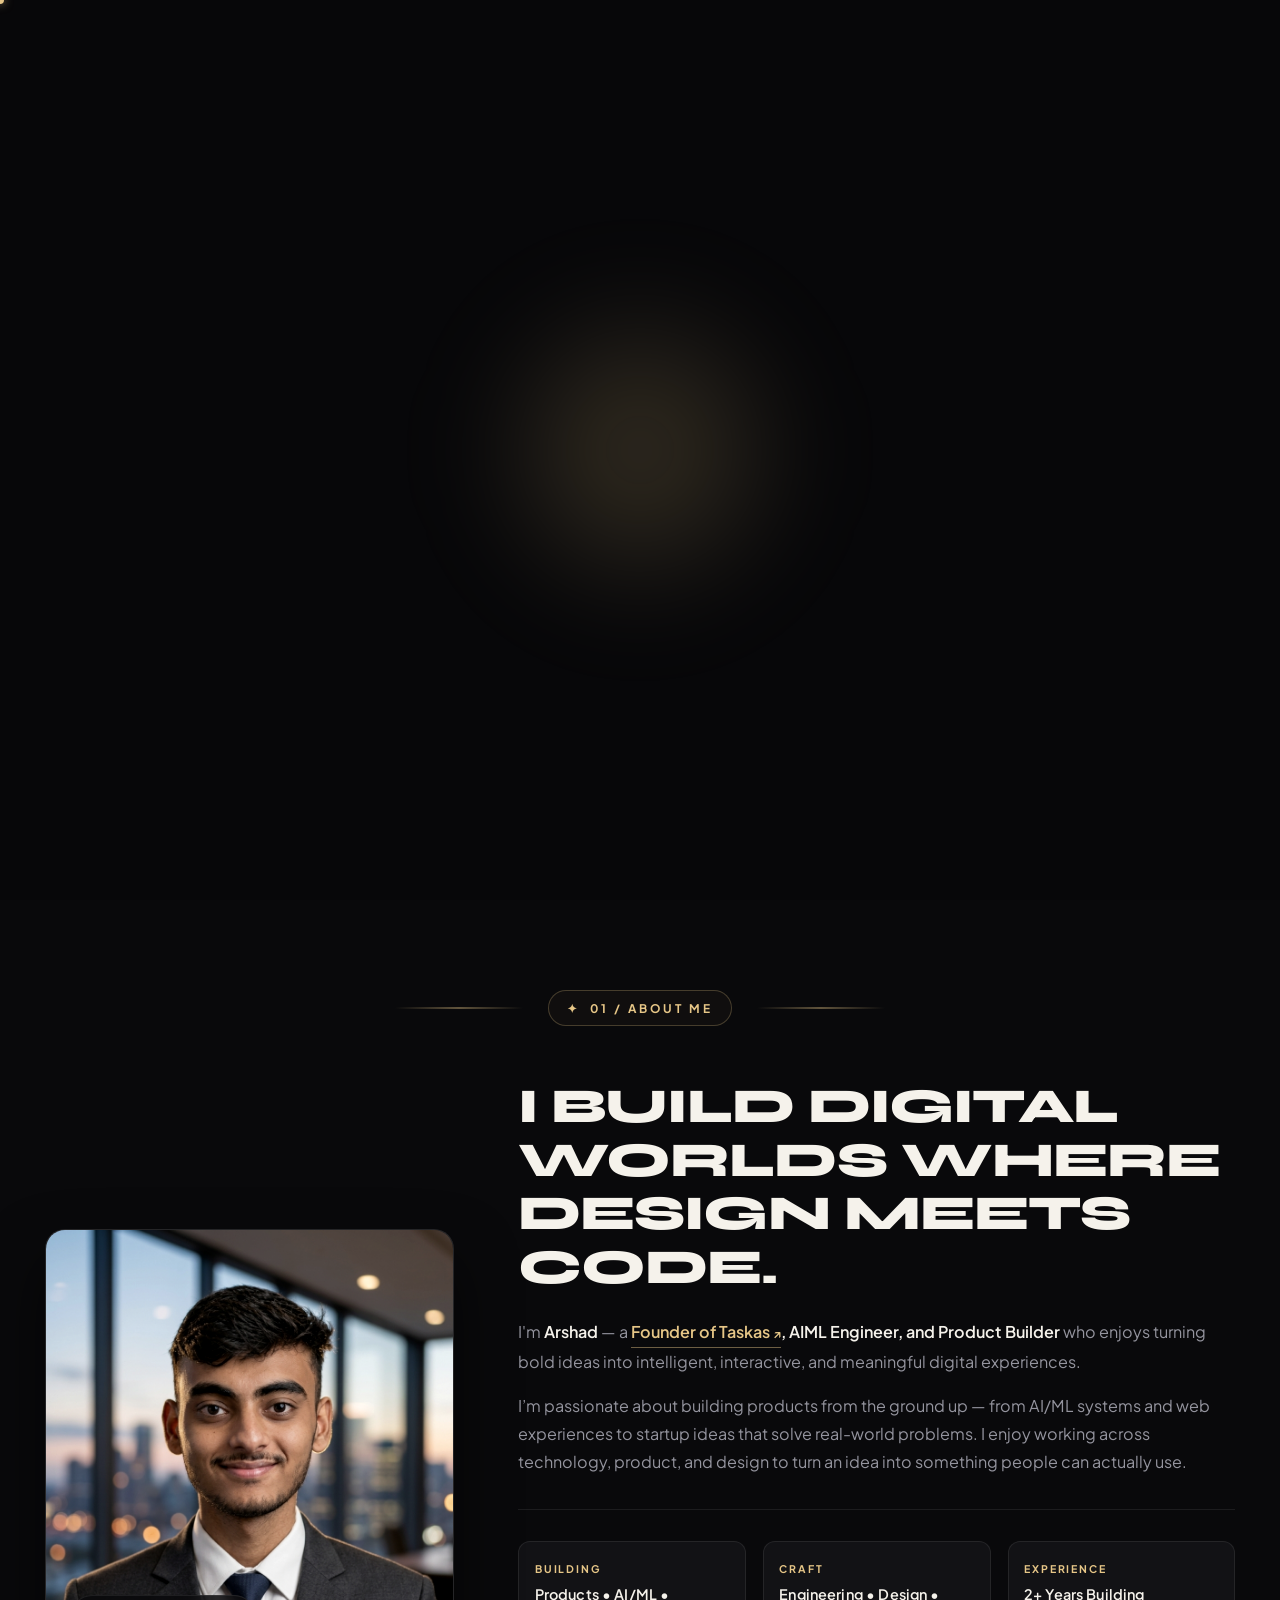
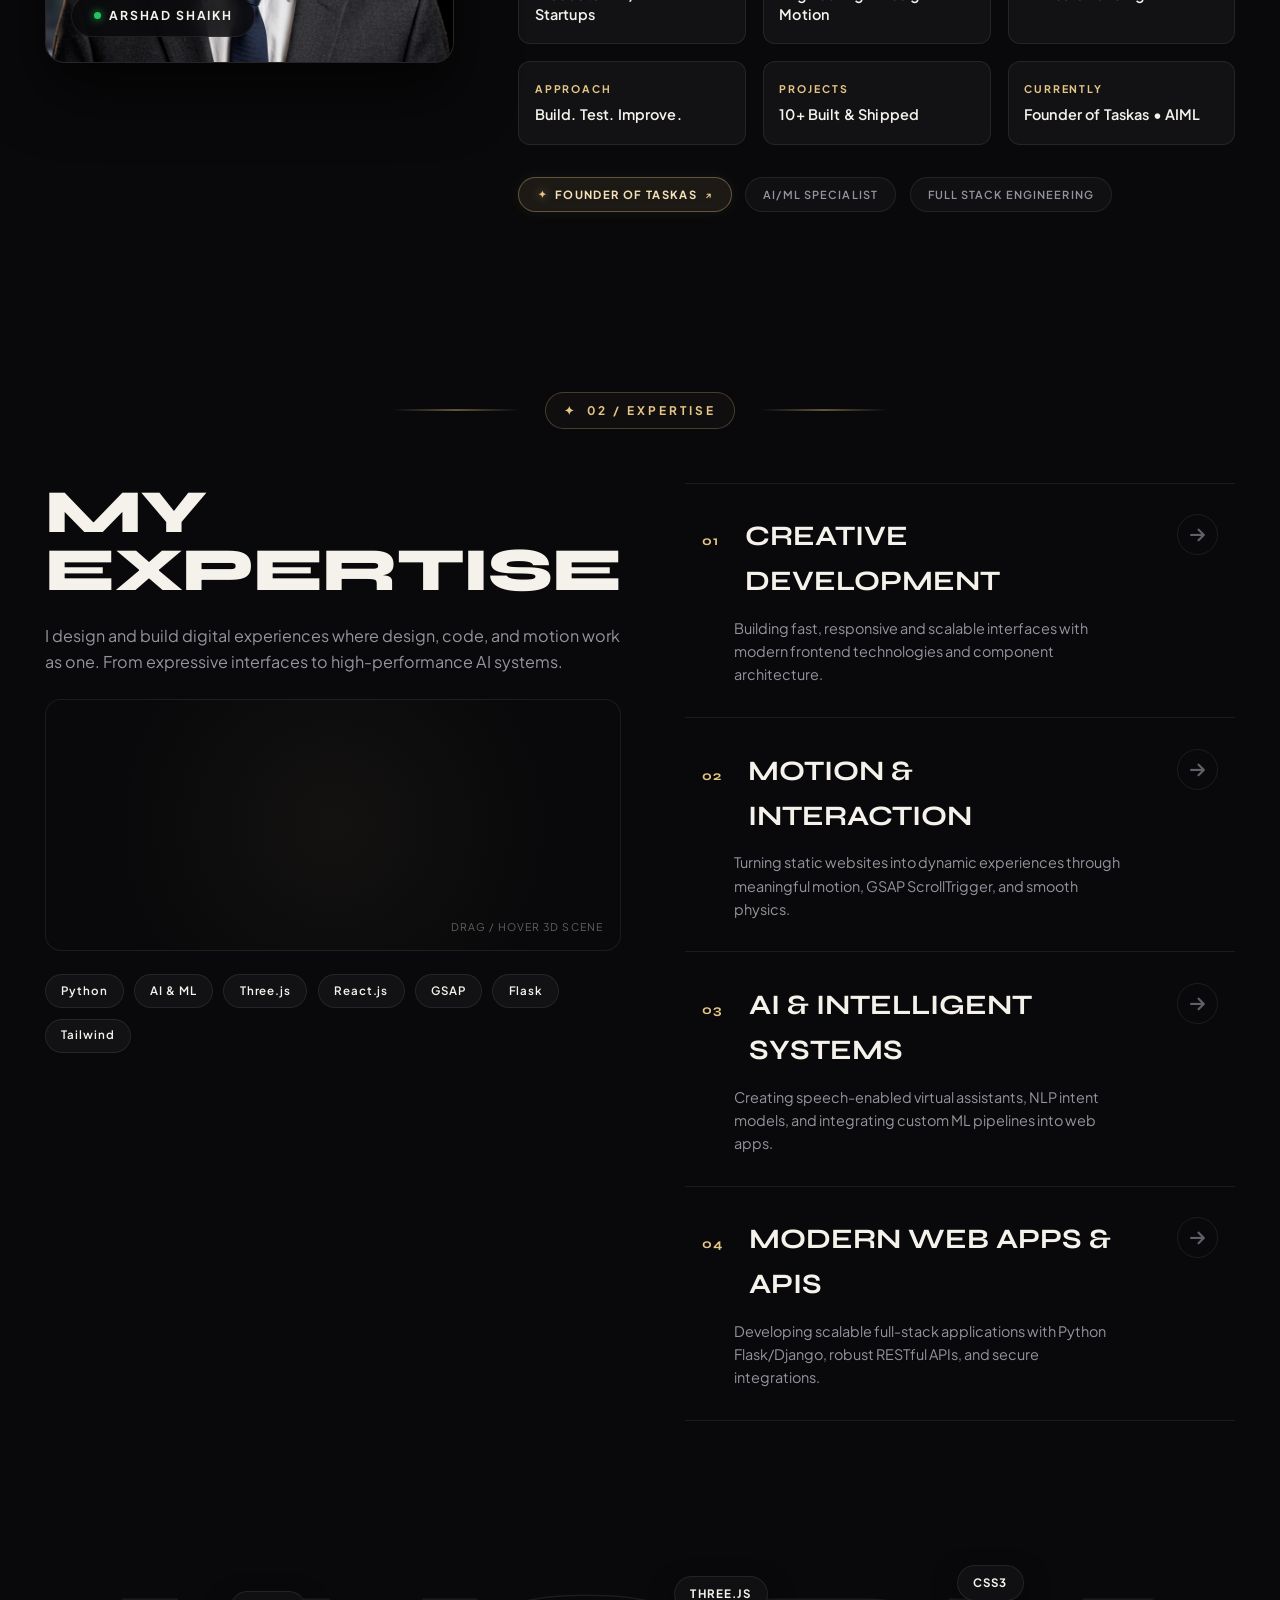
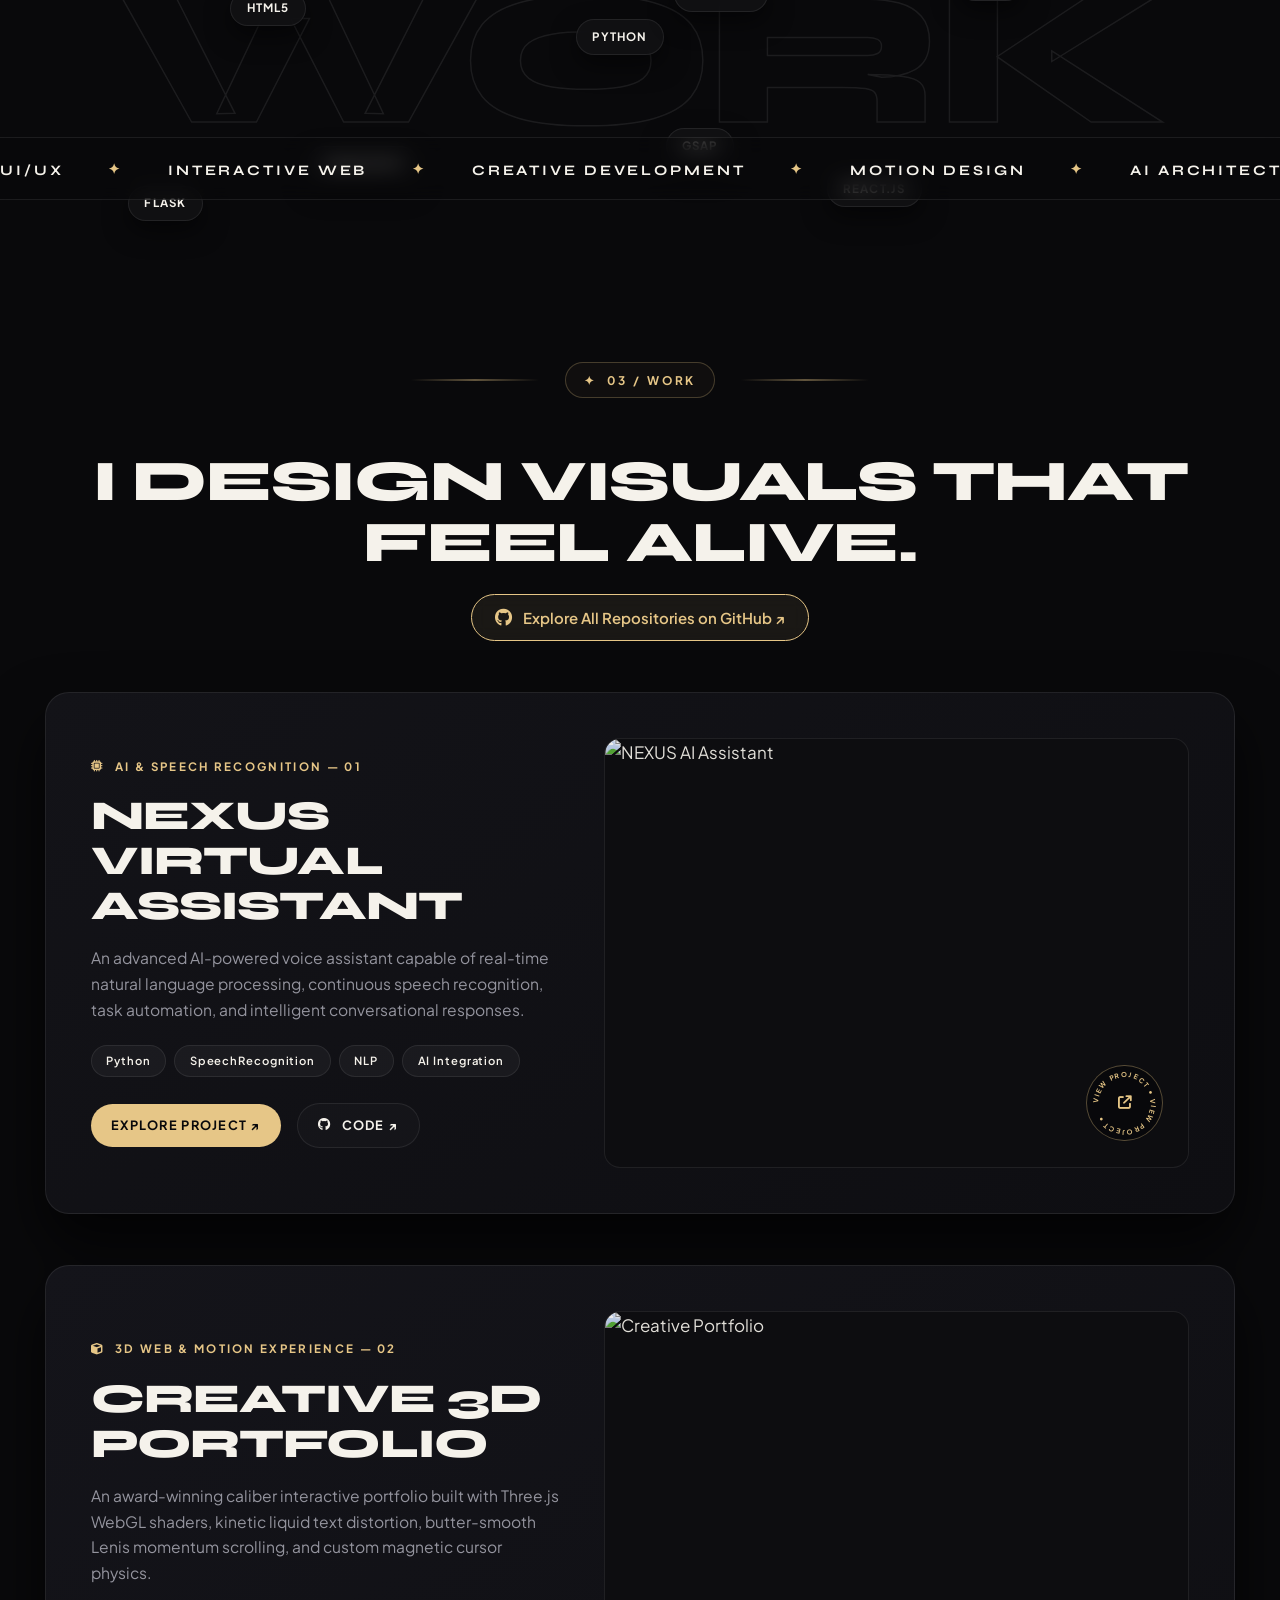
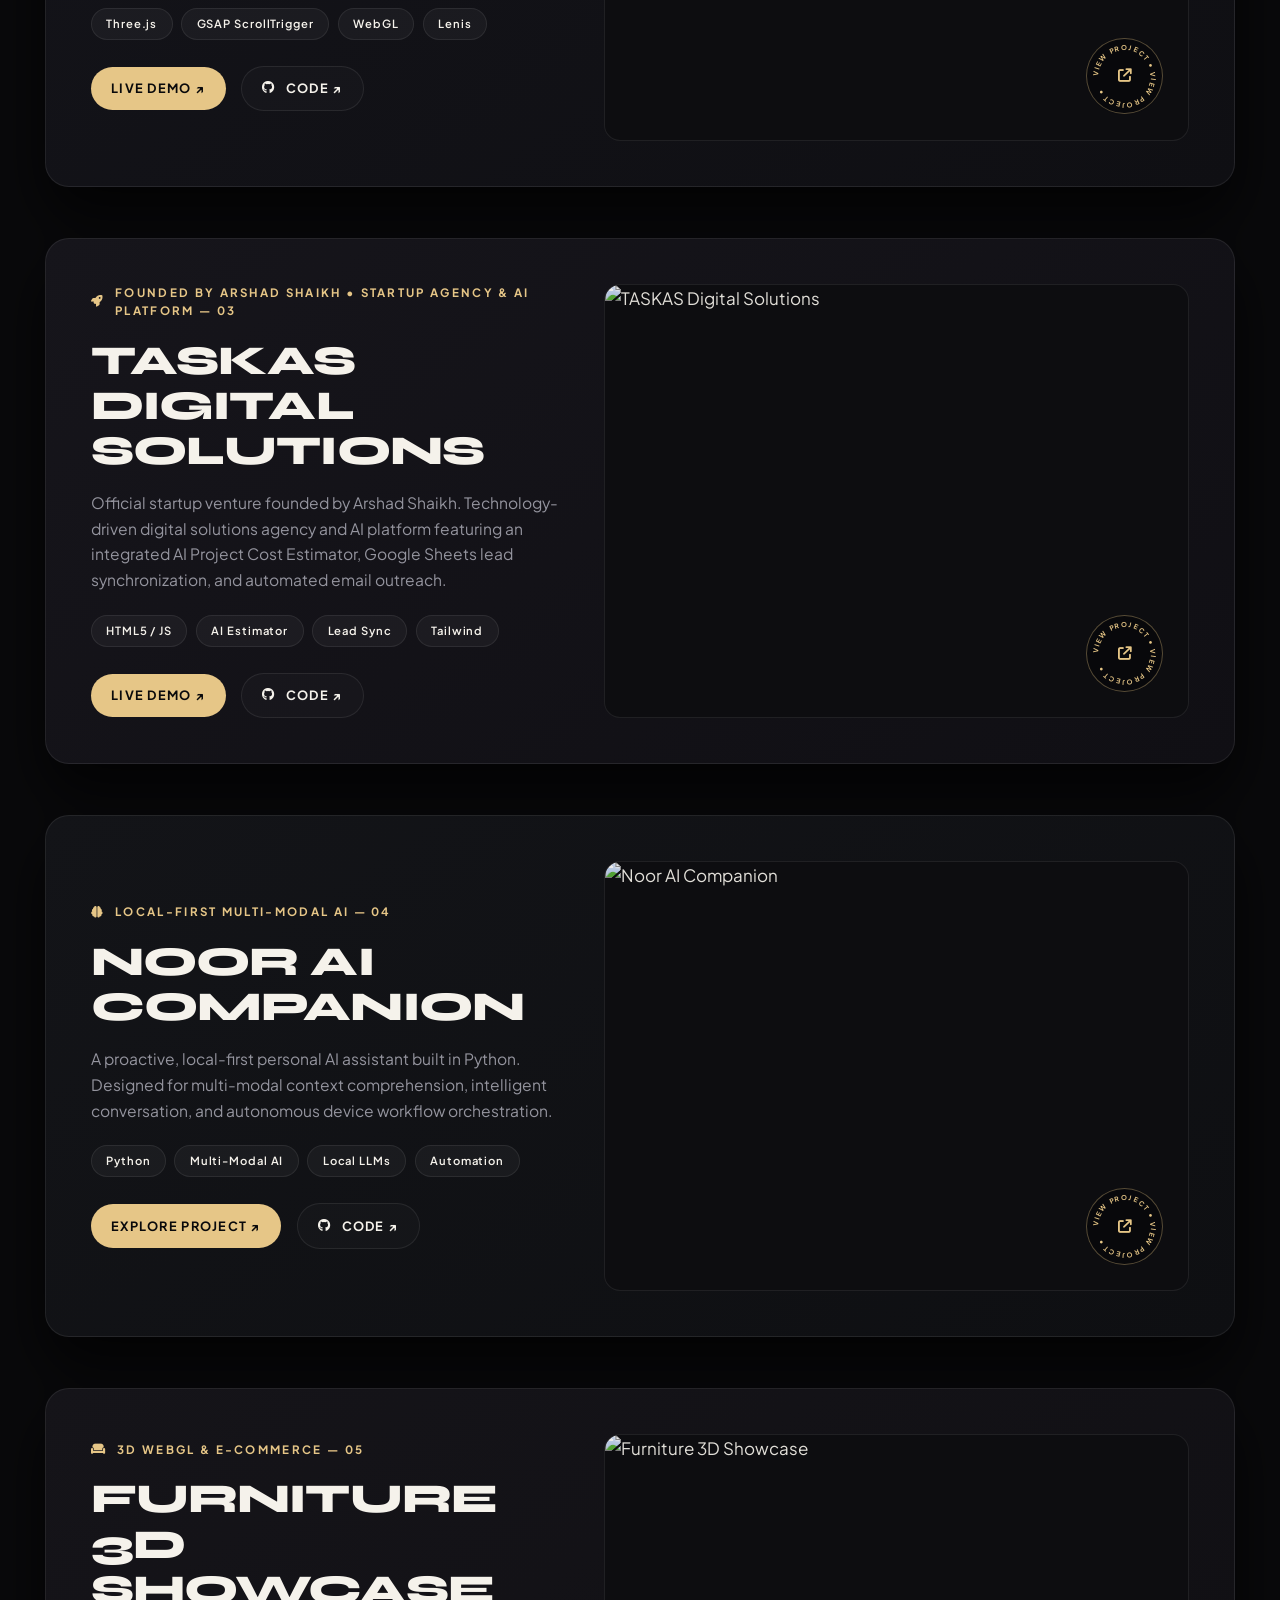
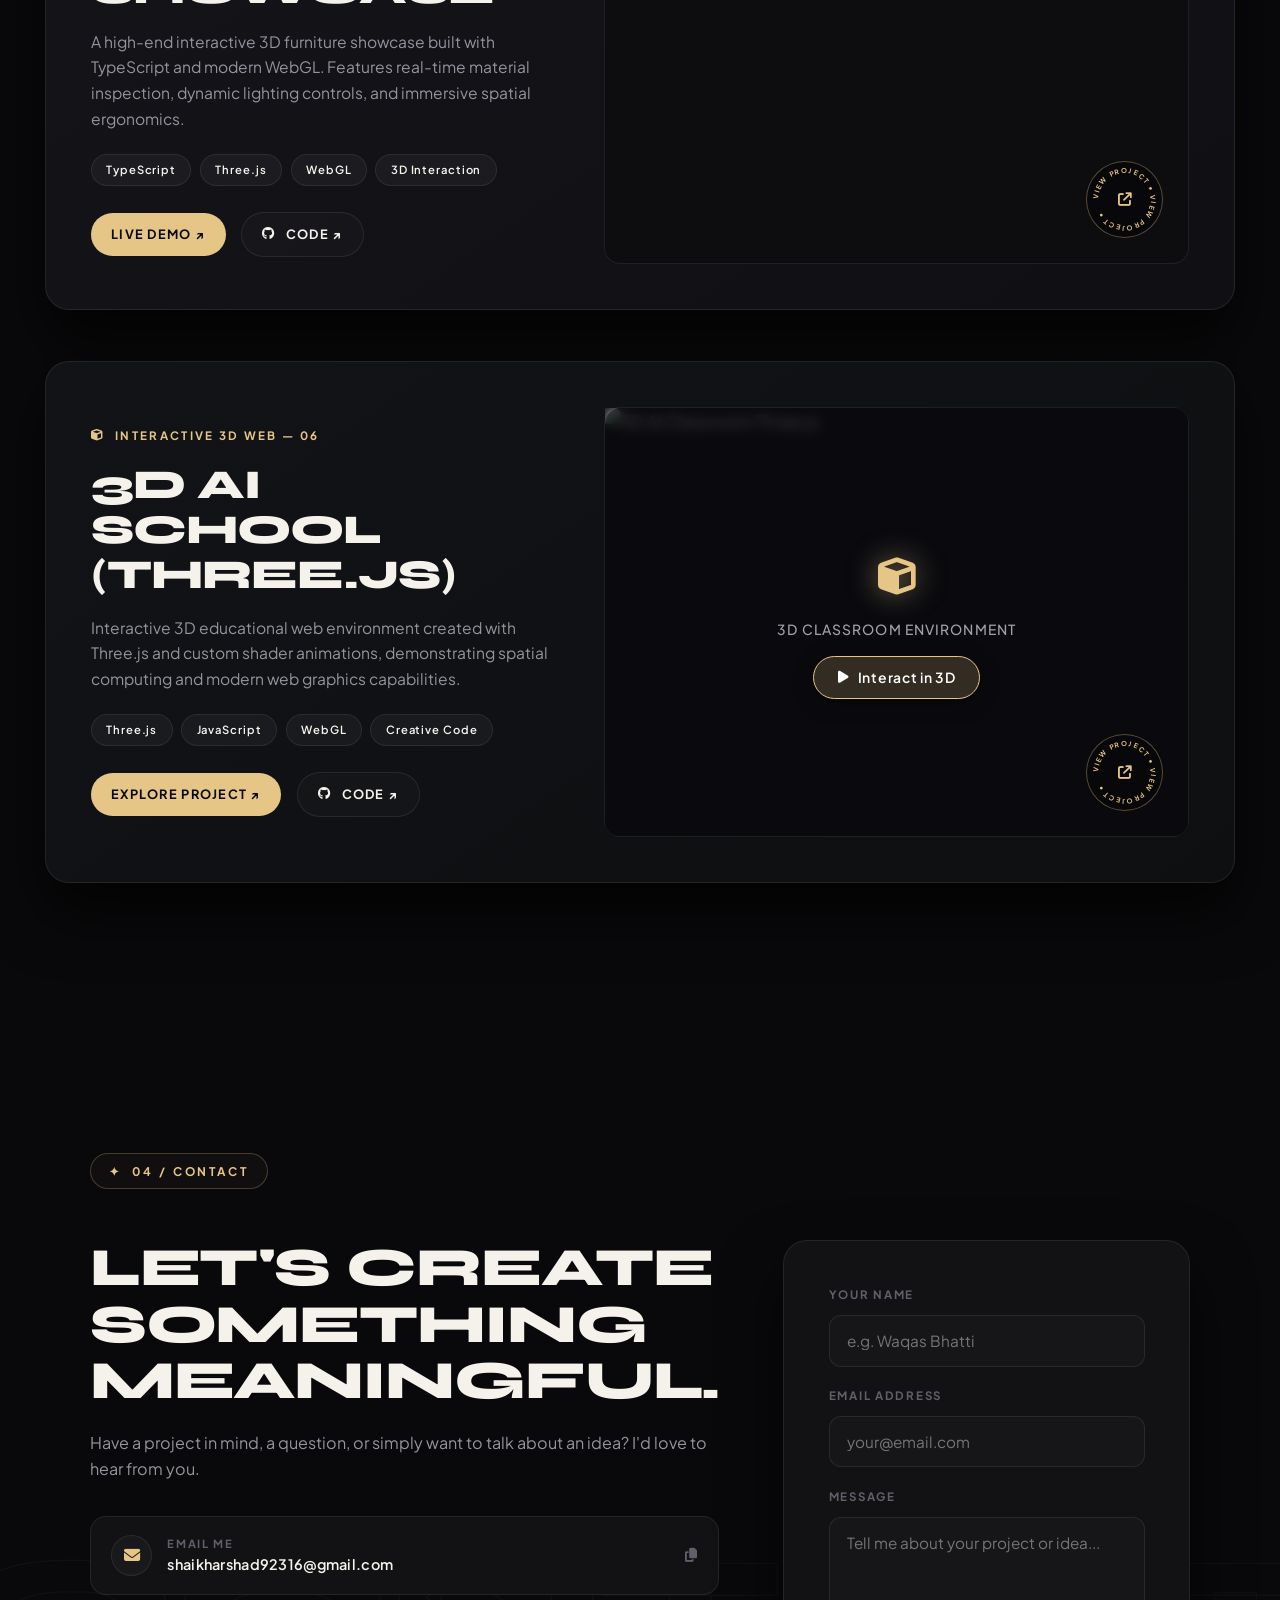
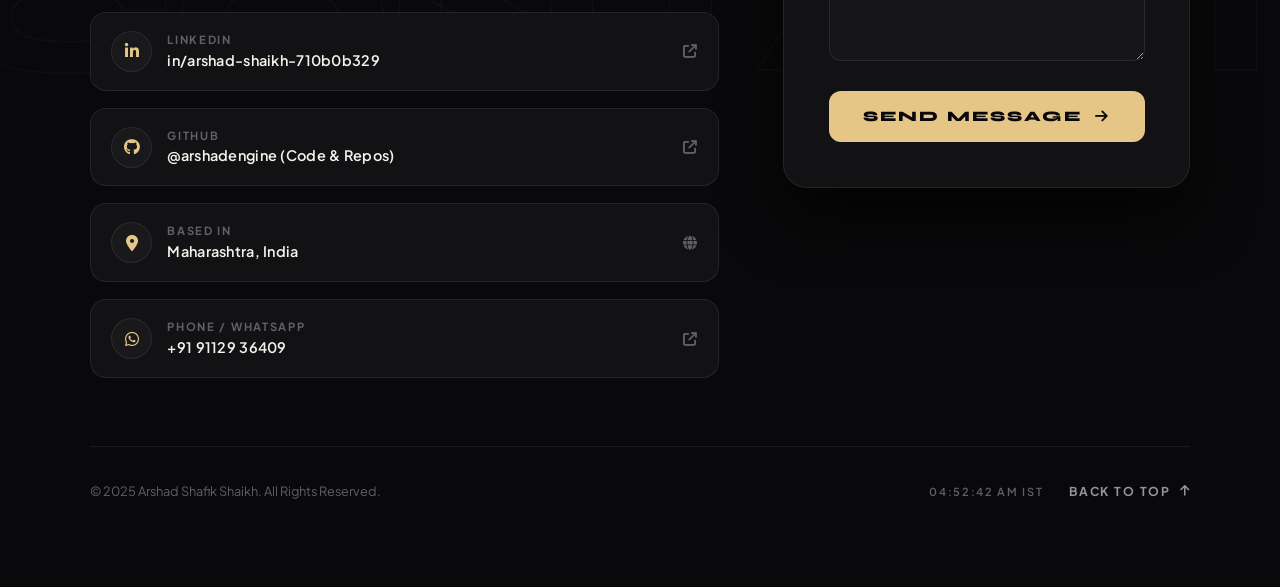
==== commit faa11675: "feat(work): add interactive 3D Three.js classroom to card 06" ====
--- a/public/index.html
+++ b/public/index.html
@@ -730,10 +730,41 @@
                         <a href="https://github.com/arshadengine/3D-ai-school-threejs" target="_blank" rel="noopener noreferrer" class="card-btn secondary"><i class="fab fa-github"></i> Code ↗</a>
                     </div>
                 </div>
-                <a href="https://github.com/arshadengine/3D-ai-school-threejs" target="_blank" rel="noopener noreferrer" class="card-preview-wrap" aria-label="View 3D AI School on GitHub">
-                    <div class="card-preview-inner">
-                        <img src="https://images.unsplash.com/photo-1526374965328-7f61d4dc18c5?auto=format&fit=crop&w=1200&q=80" alt="3D AI School Three.js" class="card-preview-img">
-                        <div class="card-mini-badge">
+                <div class="card-preview-wrap card-3d-interactive-wrap" id="classroom-3d-wrapper" aria-label="Interactive 3D Classroom Experience">
+                    <div class="card-preview-inner" style="position: relative; overflow: hidden; width: 100%; height: 100%;">
+                        <!-- 3D Canvas Container -->
+                        <div id="classroom-canvas-container" class="card-3d-canvas-container"></div>
+                        
+                        <!-- Initial / Loading Poster Image -->
+                        <div id="classroom-poster" class="classroom-poster">
+                            <img src="https://images.unsplash.com/photo-1580582932707-520aed937b7b?auto=format&fit=crop&w=1200&q=80" alt="3D AI Classroom Three.js" class="card-preview-img">
+                            <div class="classroom-load-overlay">
+                                <div class="classroom-load-spinner"><i class="fas fa-cube fa-spin"></i></div>
+                                <span class="classroom-load-text" id="classroom-load-text">3D Classroom Environment</span>
+                                <button type="button" id="start-3d-btn" class="classroom-start-btn">
+                                    <i class="fas fa-play"></i> Interact in 3D
+                                </button>
+                            </div>
+                        </div>
+
+                        <!-- 3D Floating HUD & Controls Overlay -->
+                        <div class="classroom-hud" id="classroom-hud" style="display: none;">
+                            <div class="classroom-hud-pill">
+                                <span class="pulse-dot"></span>
+                                <span>3D INTERACTIVE • DRAG TO ROTATE</span>
+                            </div>
+                            <div class="classroom-hud-actions">
+                                <button type="button" class="classroom-hud-btn" id="classroom-reset-btn" title="Reset Camera View">
+                                    <i class="fas fa-rotate-left"></i>
+                                </button>
+                                <button type="button" class="classroom-hud-btn" id="classroom-spin-btn" title="Toggle Auto-Rotate">
+                                    <i class="fas fa-arrows-rotate"></i>
+                                </button>
+                            </div>
+                        </div>
+
+                        <!-- Circular Floating Badge (Preserved luxury aesthetic) -->
+                        <a href="https://github.com/arshadengine/3D-ai-school-threejs" target="_blank" rel="noopener noreferrer" class="card-mini-badge" style="z-index: 6;" title="View Source on GitHub">
                             <svg viewBox="0 0 100 100">
                                 <path id="pCircle6" d="M 50, 50 m -35, 0 a 35,35 0 1,1 70,0 a 35,35 0 1,1 -70,0" fill="transparent"/>
                                 <text font-size="9" font-weight="700" letter-spacing="2" fill="#e6c687">
@@ -741,9 +772,9 @@
                                 </text>
                             </svg>
                             <i class="fas fa-arrow-up-right-from-square"></i>
-                        </div>
-                    </div>
-                </a>
+                        </a>
+                    </div>
+                </div>
             </article>
         </div>
     </section>
@@ -879,6 +910,8 @@
     <script src="https://unpkg.com/lenis@1.1.9/dist/lenis.min.js"></script>
     <!-- Three.js for 3D WebGL scenes -->
     <script src="https://cdnjs.cloudflare.com/ajax/libs/three.js/r128/three.min.js"></script>
+    <script src="https://cdn.jsdelivr.net/npm/three@0.128.0/examples/js/loaders/GLTFLoader.js"></script>
+    <script src="https://cdn.jsdelivr.net/npm/three@0.128.0/examples/js/controls/OrbitControls.js"></script>
     <!-- EmailJS SDK for Instant Contact & Auto-Greeting Emails -->
     <script src="https://cdn.jsdelivr.net/npm/@emailjs/browser@4/dist/email.min.js"></script>
 
--- a/public/portfolio.css
+++ b/public/portfolio.css
@@ -2095,3 +2095,180 @@
     transform: translateY(-2px);
     box-shadow: 0 8px 24px rgba(230, 198, 135, 0.2);
 }
+
+/* ==========================================================================
+   INTERACTIVE 3D CLASSROOM CARD (PROJECT 06)
+   ========================================================================== */
+.card-3d-interactive-wrap {
+    cursor: grab;
+    position: relative;
+    user-select: none;
+    -webkit-user-select: none;
+    touch-action: pan-y;
+}
+
+.card-3d-interactive-wrap:active {
+    cursor: grabbing;
+}
+
+.card-3d-canvas-container {
+    position: absolute;
+    inset: 0;
+    width: 100%;
+    height: 100%;
+    z-index: 1;
+    opacity: 0;
+    transition: opacity 0.6s ease;
+}
+
+.card-3d-canvas-container.loaded {
+    opacity: 1;
+}
+
+.card-3d-canvas-container canvas {
+    width: 100% !important;
+    height: 100% !important;
+    display: block;
+    outline: none;
+}
+
+.classroom-poster {
+    position: absolute;
+    inset: 0;
+    width: 100%;
+    height: 100%;
+    z-index: 2;
+    transition: opacity 0.6s ease, visibility 0.6s ease;
+}
+
+.classroom-poster.hidden {
+    opacity: 0;
+    visibility: hidden;
+    pointer-events: none;
+}
+
+.classroom-load-overlay {
+    position: absolute;
+    inset: 0;
+    background: rgba(10, 10, 14, 0.72);
+    backdrop-filter: blur(6px);
+    display: flex;
+    flex-direction: column;
+    align-items: center;
+    justify-content: center;
+    gap: 0.85rem;
+    padding: 1.5rem;
+    text-align: center;
+}
+
+.classroom-load-spinner {
+    font-size: 2.2rem;
+    color: var(--accent-gold, #e6c687);
+    filter: drop-shadow(0 0 14px rgba(230, 198, 135, 0.5));
+}
+
+.classroom-load-text {
+    font-size: 0.82rem;
+    font-weight: 500;
+    letter-spacing: 0.08em;
+    text-transform: uppercase;
+    color: var(--text-secondary, #a1a1aa);
+}
+
+.classroom-start-btn {
+    display: inline-flex;
+    align-items: center;
+    gap: 0.55rem;
+    padding: 0.7rem 1.4rem;
+    border-radius: 9999px;
+    background: rgba(230, 198, 135, 0.18);
+    border: 1px solid var(--accent-gold, #e6c687);
+    color: #fff;
+    font-family: inherit;
+    font-size: 0.82rem;
+    font-weight: 600;
+    letter-spacing: 0.05em;
+    cursor: pointer;
+    transition: all 0.3s cubic-bezier(0.16, 1, 0.3, 1);
+    box-shadow: 0 4px 20px rgba(0, 0, 0, 0.4);
+}
+
+.classroom-start-btn:hover {
+    background: var(--accent-gold, #e6c687);
+    color: #0c0d10;
+    transform: translateY(-2px);
+    box-shadow: 0 8px 25px rgba(230, 198, 135, 0.35);
+}
+
+/* 3D Floating HUD */
+.classroom-hud {
+    position: absolute;
+    top: 1rem;
+    left: 1rem;
+    right: 1rem;
+    display: flex;
+    align-items: center;
+    justify-content: space-between;
+    pointer-events: none;
+    z-index: 4;
+}
+
+.classroom-hud-pill {
+    display: inline-flex;
+    align-items: center;
+    gap: 0.5rem;
+    padding: 0.4rem 0.85rem;
+    border-radius: 9999px;
+    background: rgba(12, 13, 16, 0.85);
+    backdrop-filter: blur(10px);
+    border: 1px solid rgba(230, 198, 135, 0.3);
+    color: #fff;
+    font-size: 0.68rem;
+    font-weight: 600;
+    letter-spacing: 0.08em;
+    text-transform: uppercase;
+}
+
+.classroom-hud-pill .pulse-dot {
+    width: 6px;
+    height: 6px;
+    border-radius: 50%;
+    background: #10b981;
+    box-shadow: 0 0 8px #10b981;
+    animation: hudPulse 2s infinite;
+}
+
+@keyframes hudPulse {
+    0%, 100% { opacity: 1; transform: scale(1); }
+    50% { opacity: 0.4; transform: scale(0.85); }
+}
+
+.classroom-hud-actions {
+    display: flex;
+    align-items: center;
+    gap: 0.4rem;
+    pointer-events: auto;
+}
+
+.classroom-hud-btn {
+    width: 34px;
+    height: 34px;
+    border-radius: 50%;
+    background: rgba(12, 13, 16, 0.85);
+    backdrop-filter: blur(8px);
+    border: 1px solid rgba(230, 198, 135, 0.25);
+    color: var(--accent-gold, #e6c687);
+    display: flex;
+    align-items: center;
+    justify-content: center;
+    font-size: 0.82rem;
+    cursor: pointer;
+    transition: all 0.25s ease;
+}
+
+.classroom-hud-btn:hover {
+    background: var(--accent-gold, #e6c687);
+    color: #0c0d10;
+    transform: scale(1.08);
+}
+
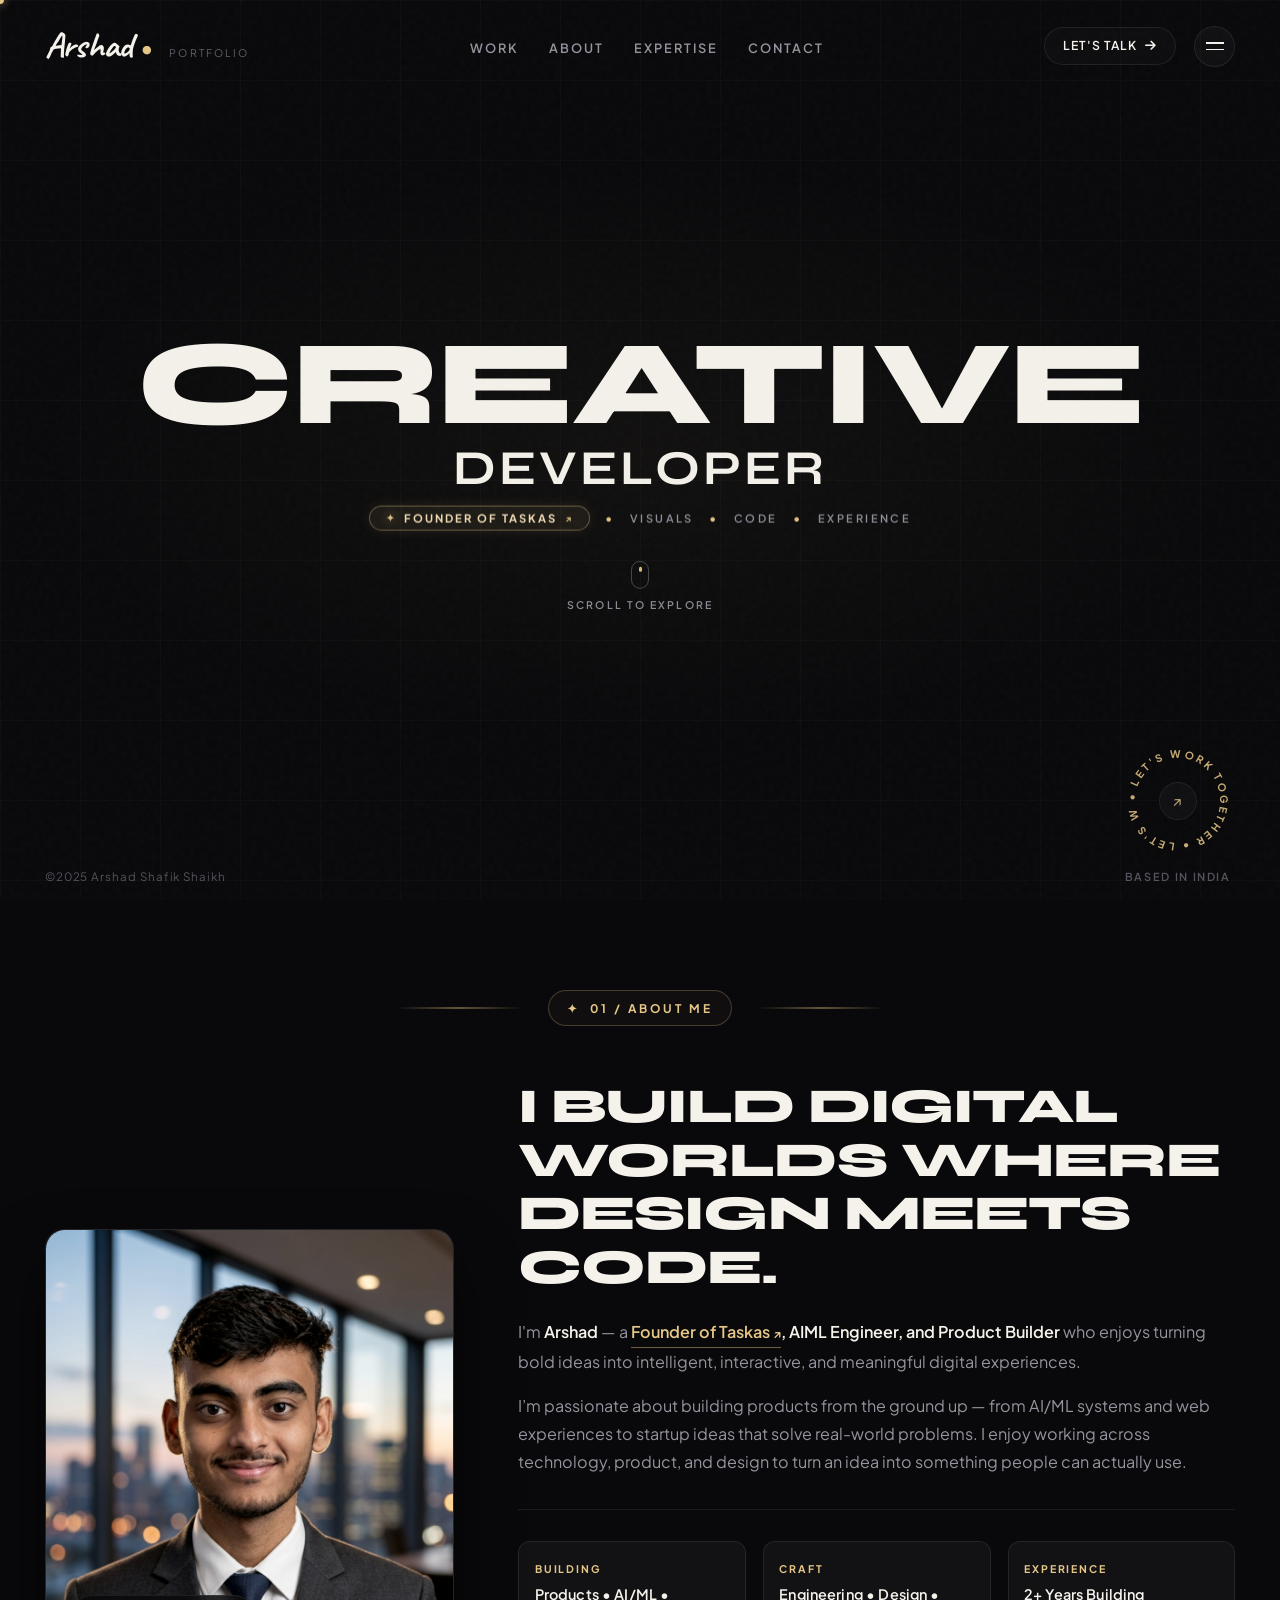
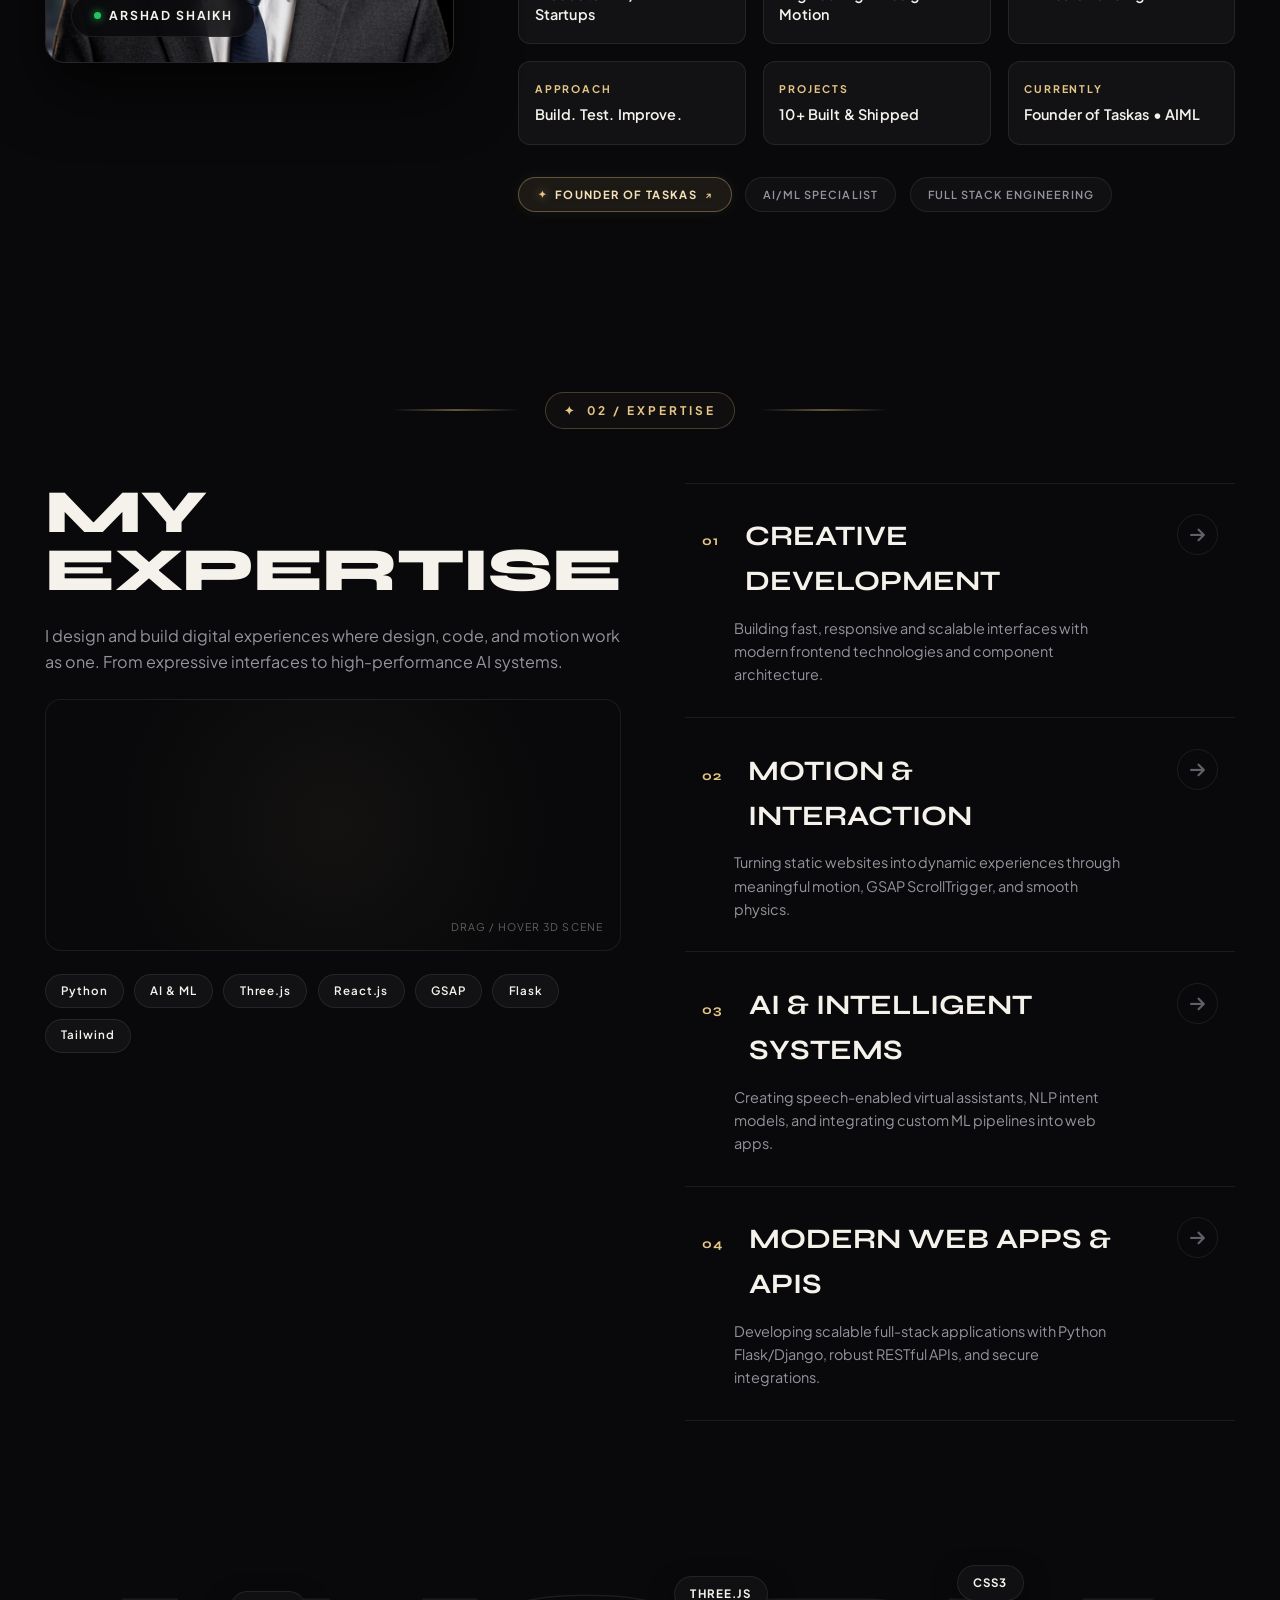
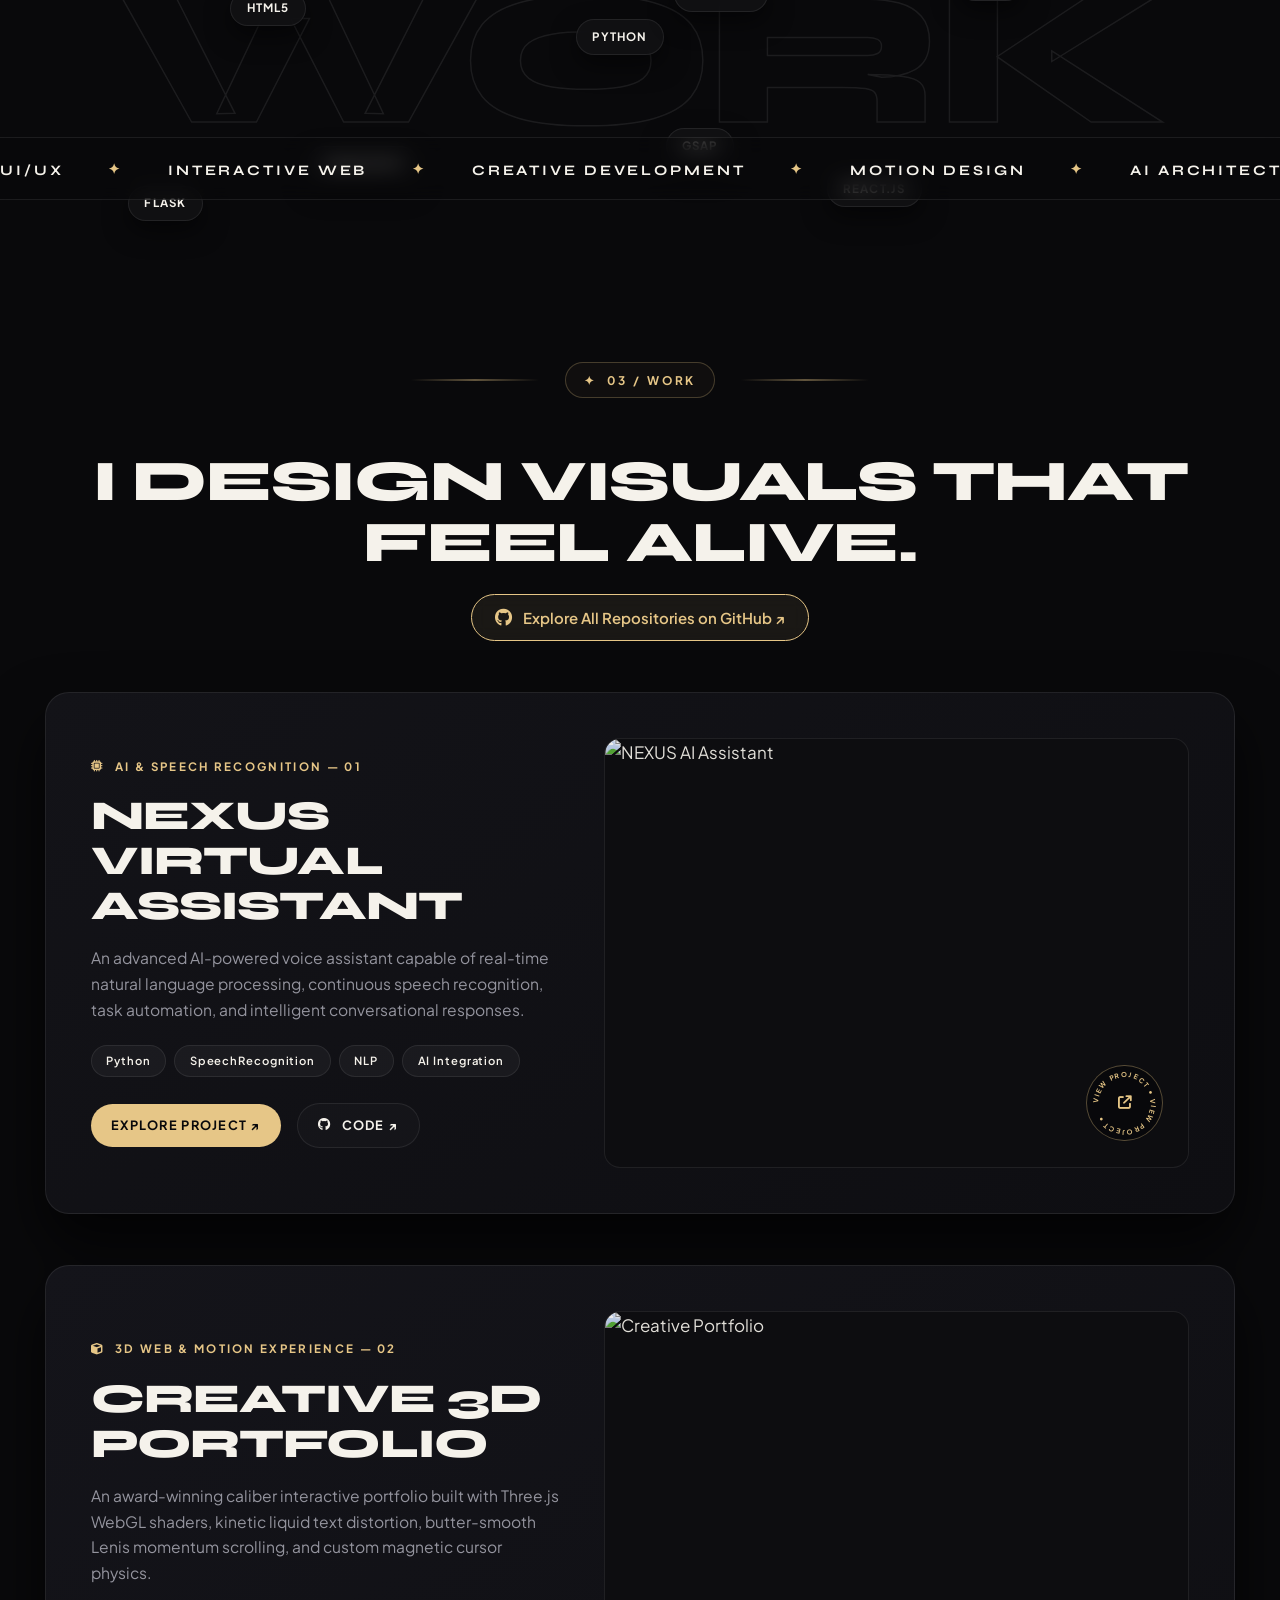
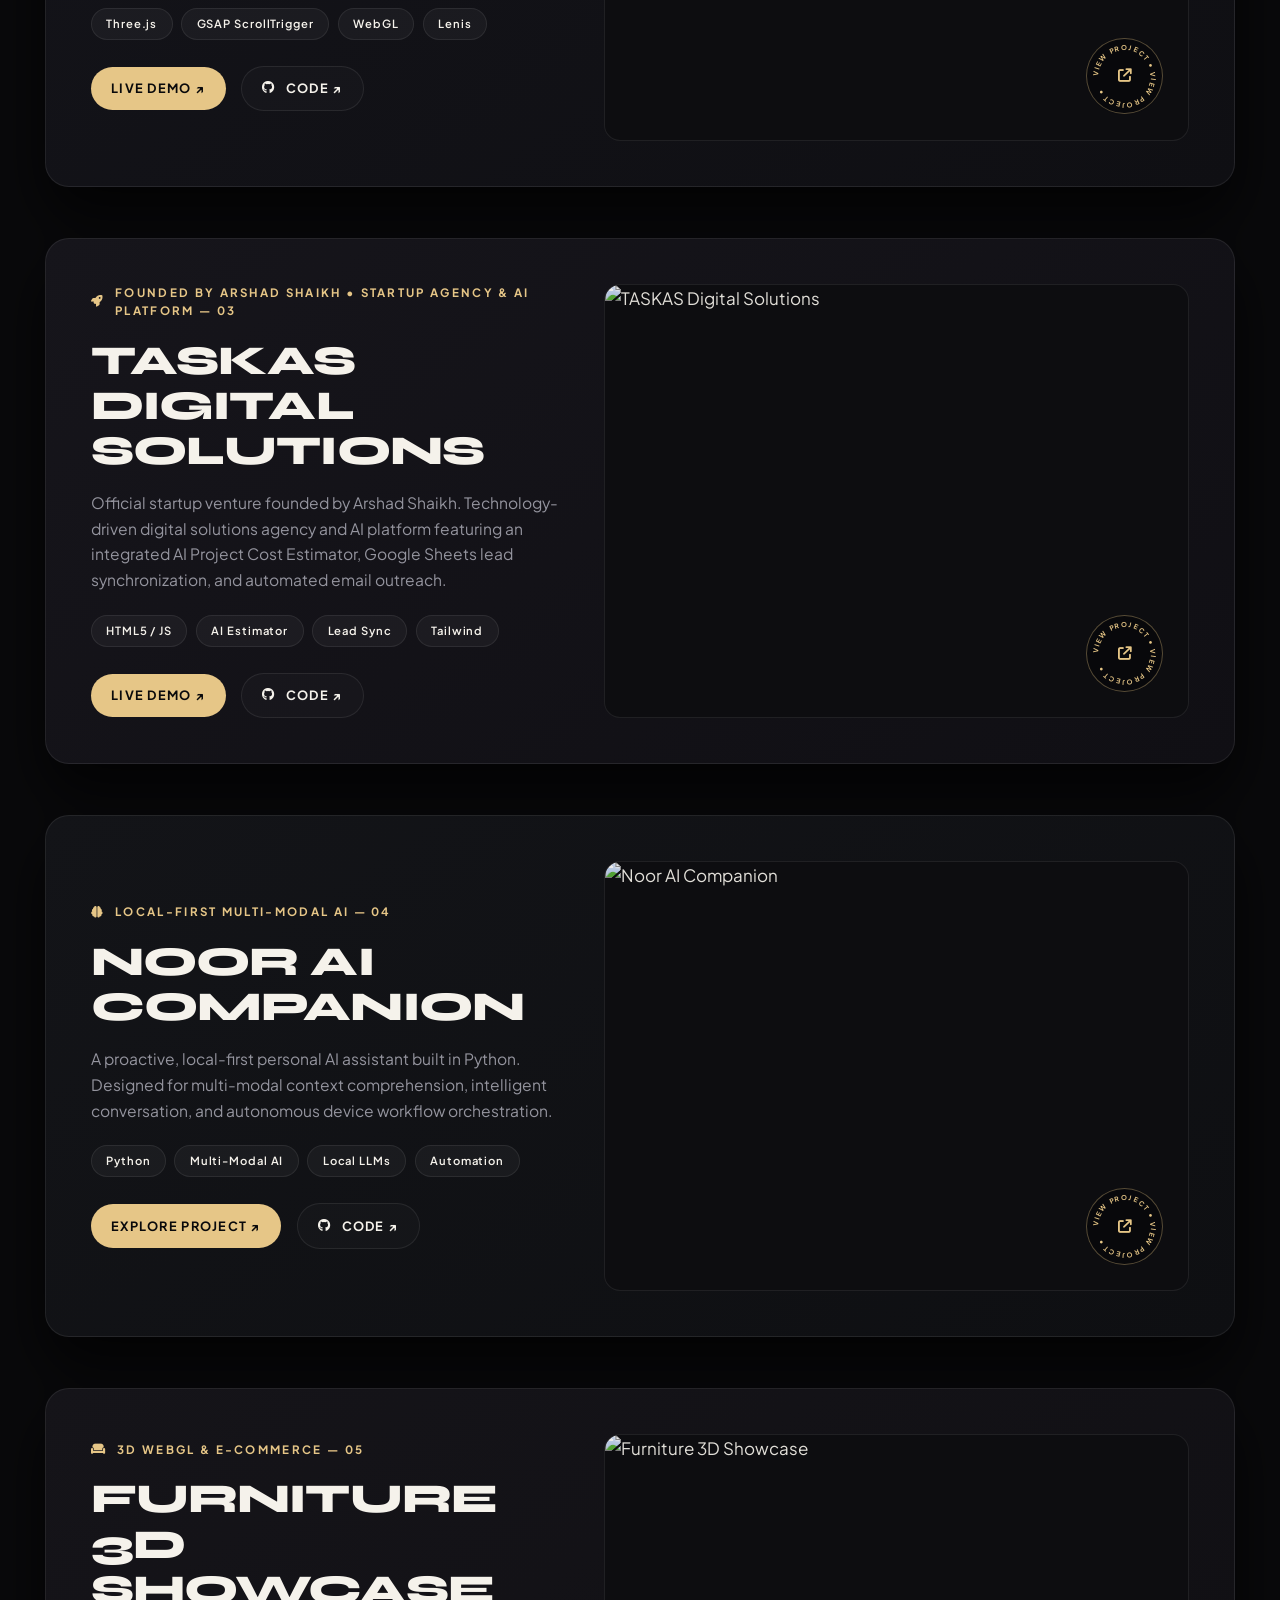
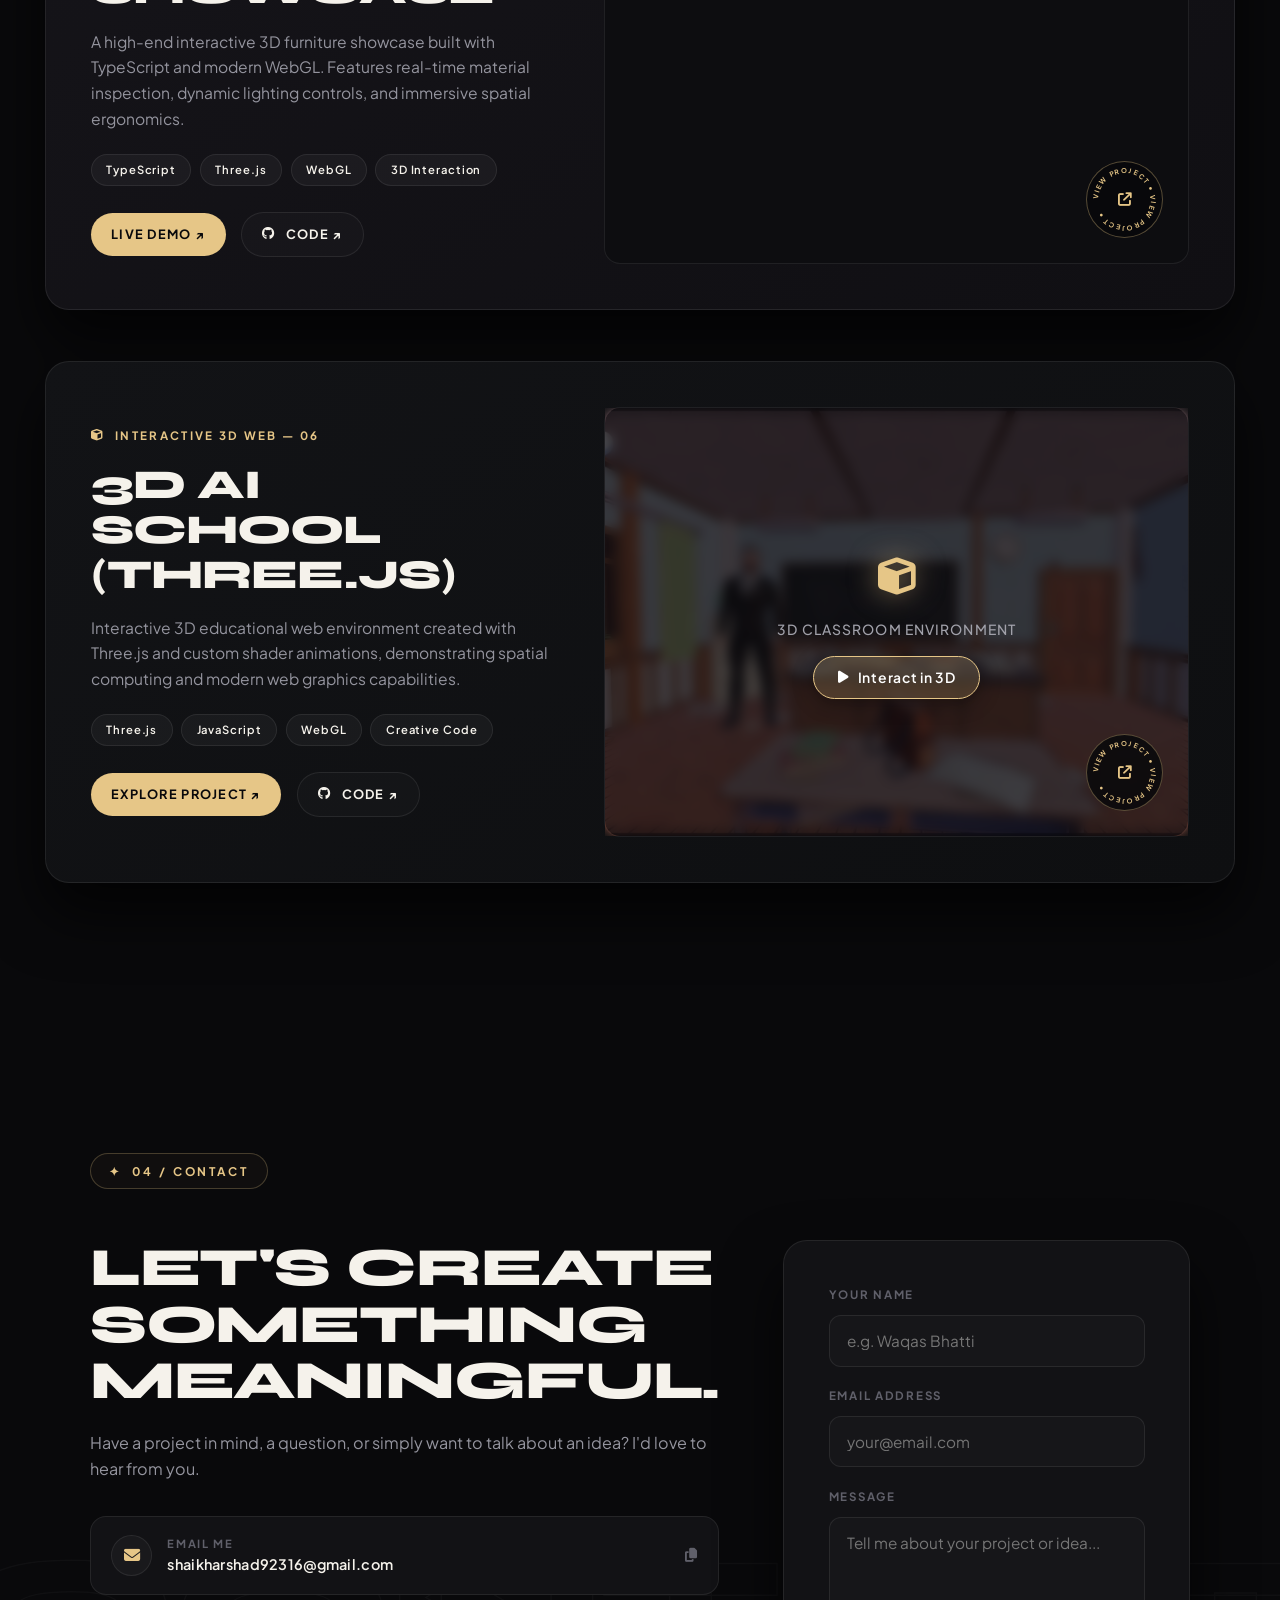
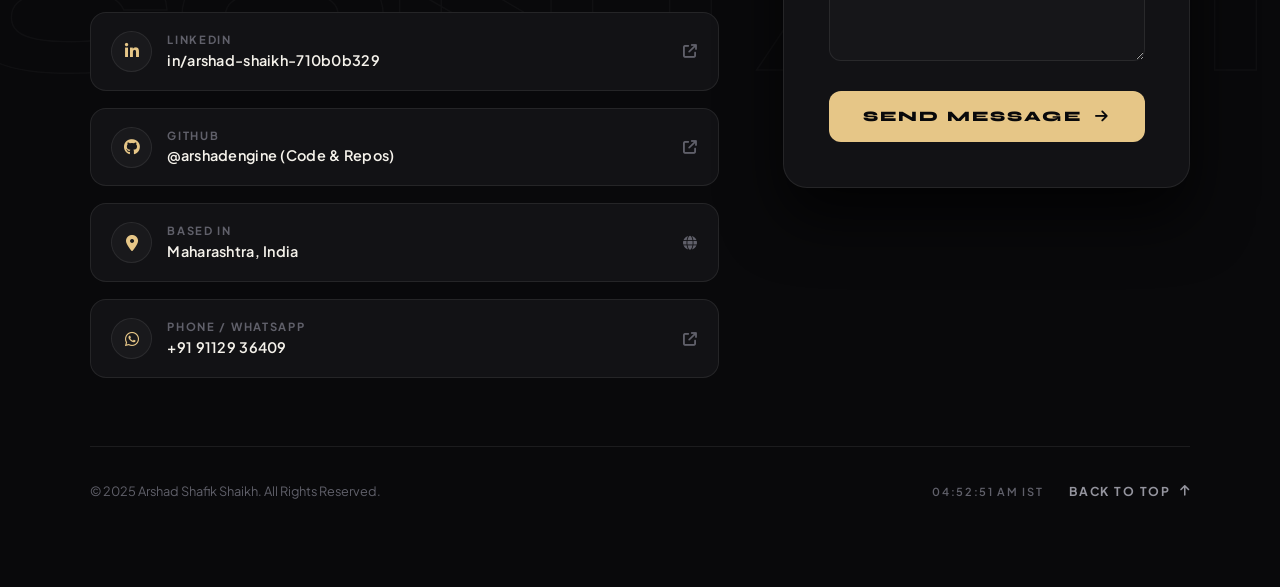
==== commit 03bdb6ee: "fix(work): align 3D classroom camera, interior daylight, and teacher avatar with original Experience" ====
--- a/public/index.html
+++ b/public/index.html
@@ -737,7 +737,7 @@
                         
                         <!-- Initial / Loading Poster Image -->
                         <div id="classroom-poster" class="classroom-poster">
-                            <img src="https://images.unsplash.com/photo-1580582932707-520aed937b7b?auto=format&fit=crop&w=1200&q=80" alt="3D AI Classroom Three.js" class="card-preview-img">
+                            <img src="images/classroom-cover.jpg" alt="3D AI Classroom Three.js" class="card-preview-img">
                             <div class="classroom-load-overlay">
                                 <div class="classroom-load-spinner"><i class="fas fa-cube fa-spin"></i></div>
                                 <span class="classroom-load-text" id="classroom-load-text">3D Classroom Environment</span>
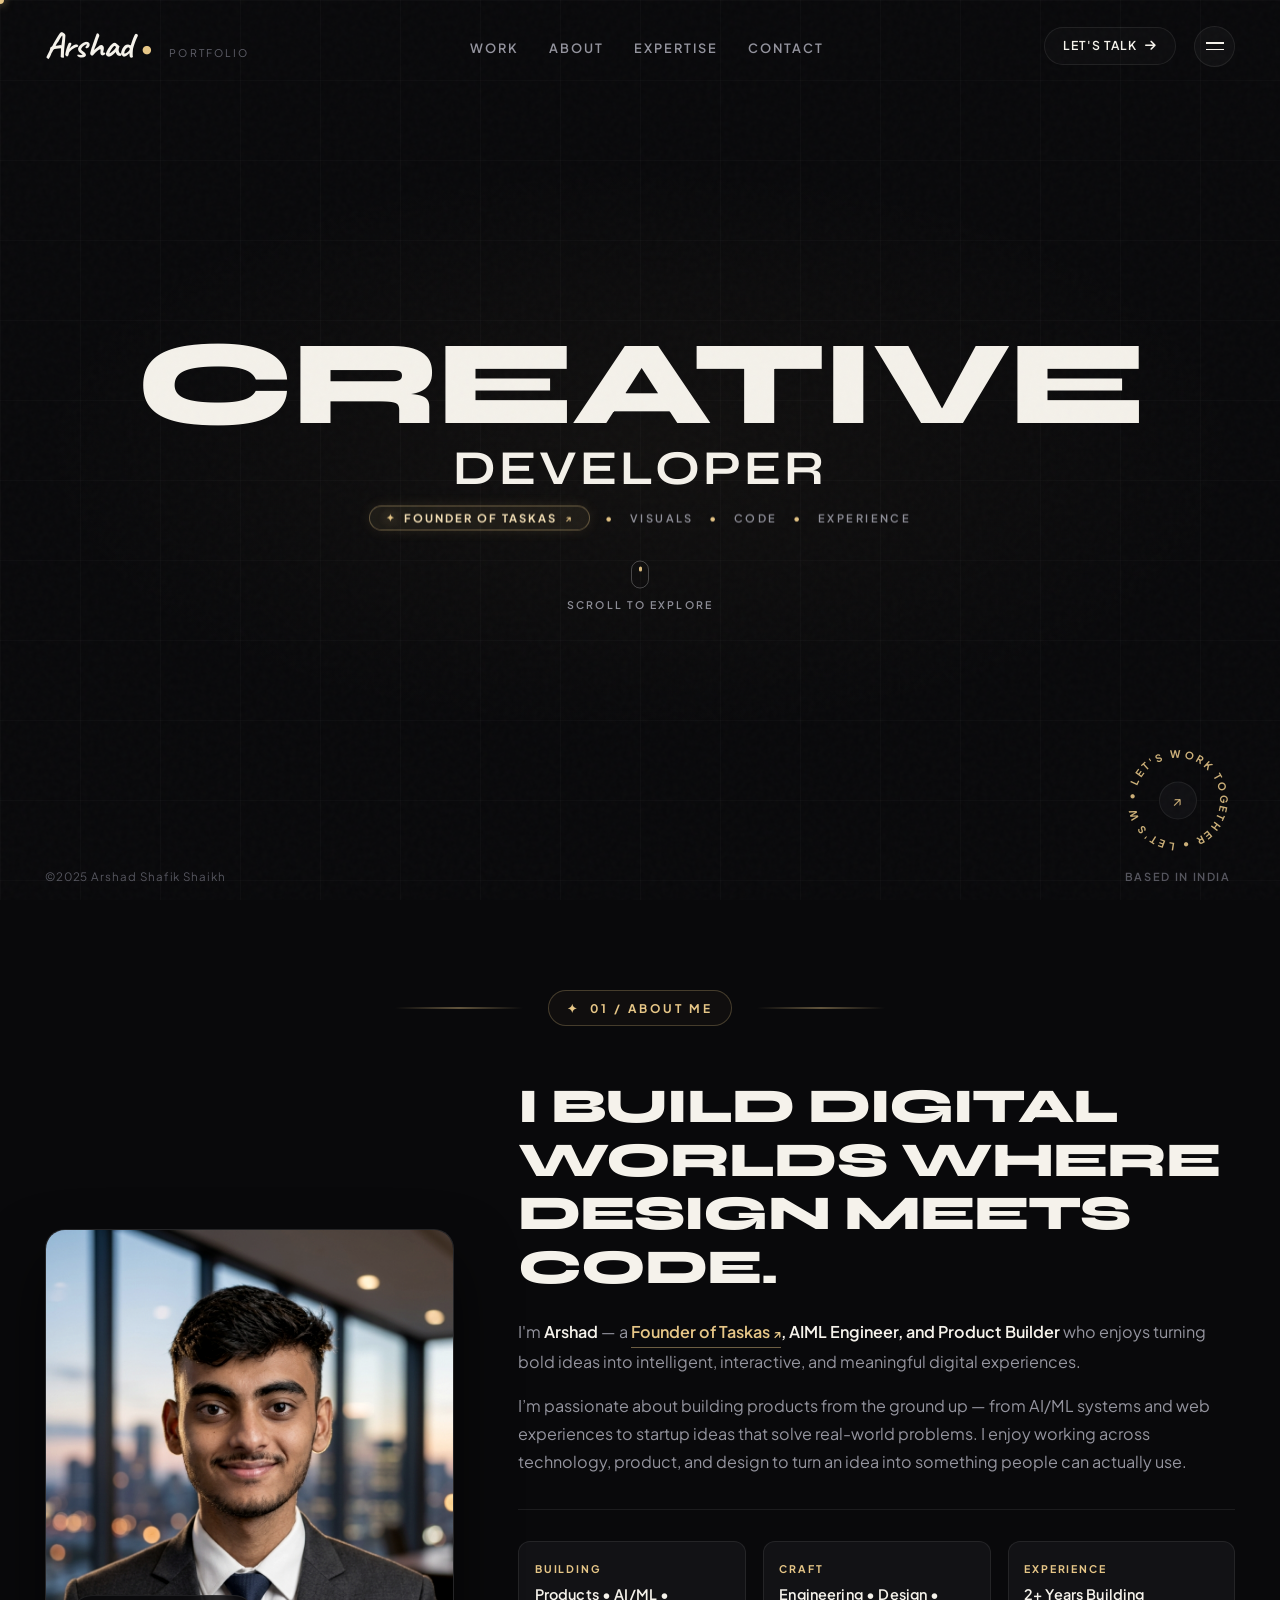
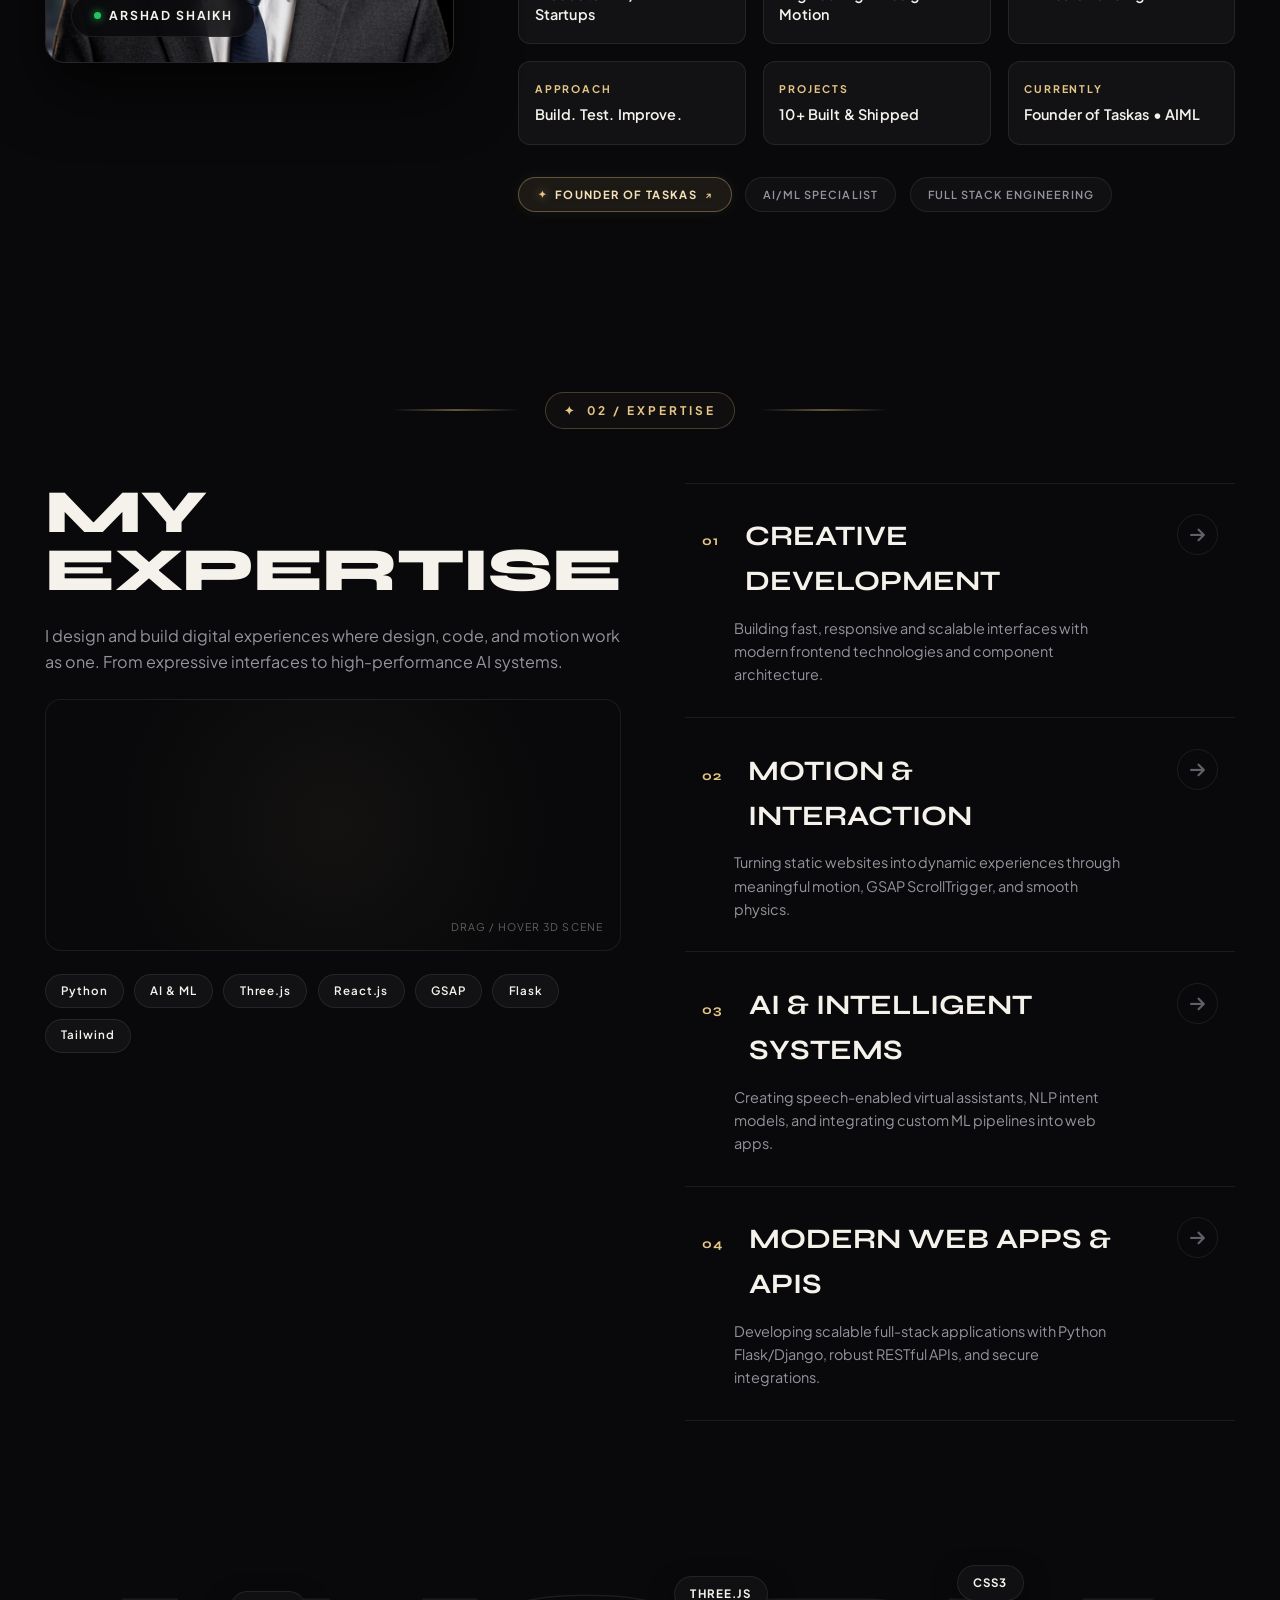
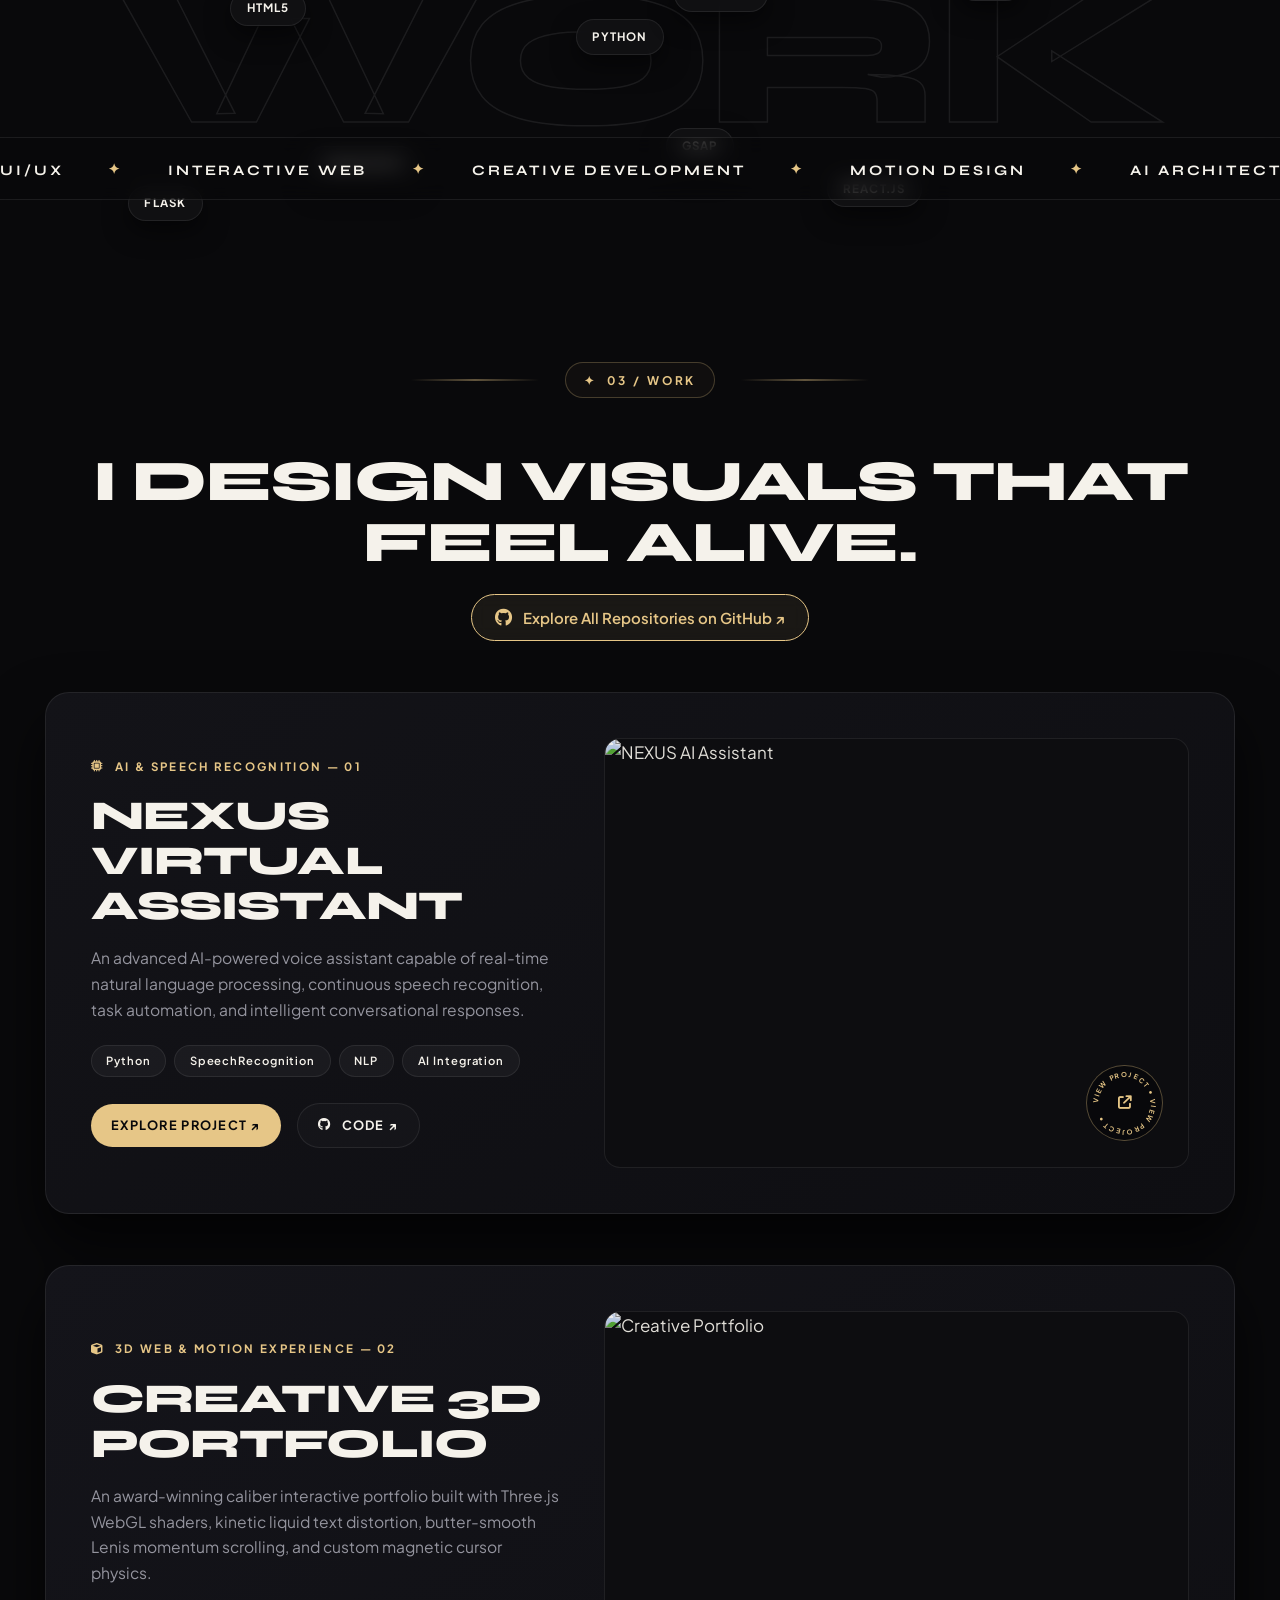
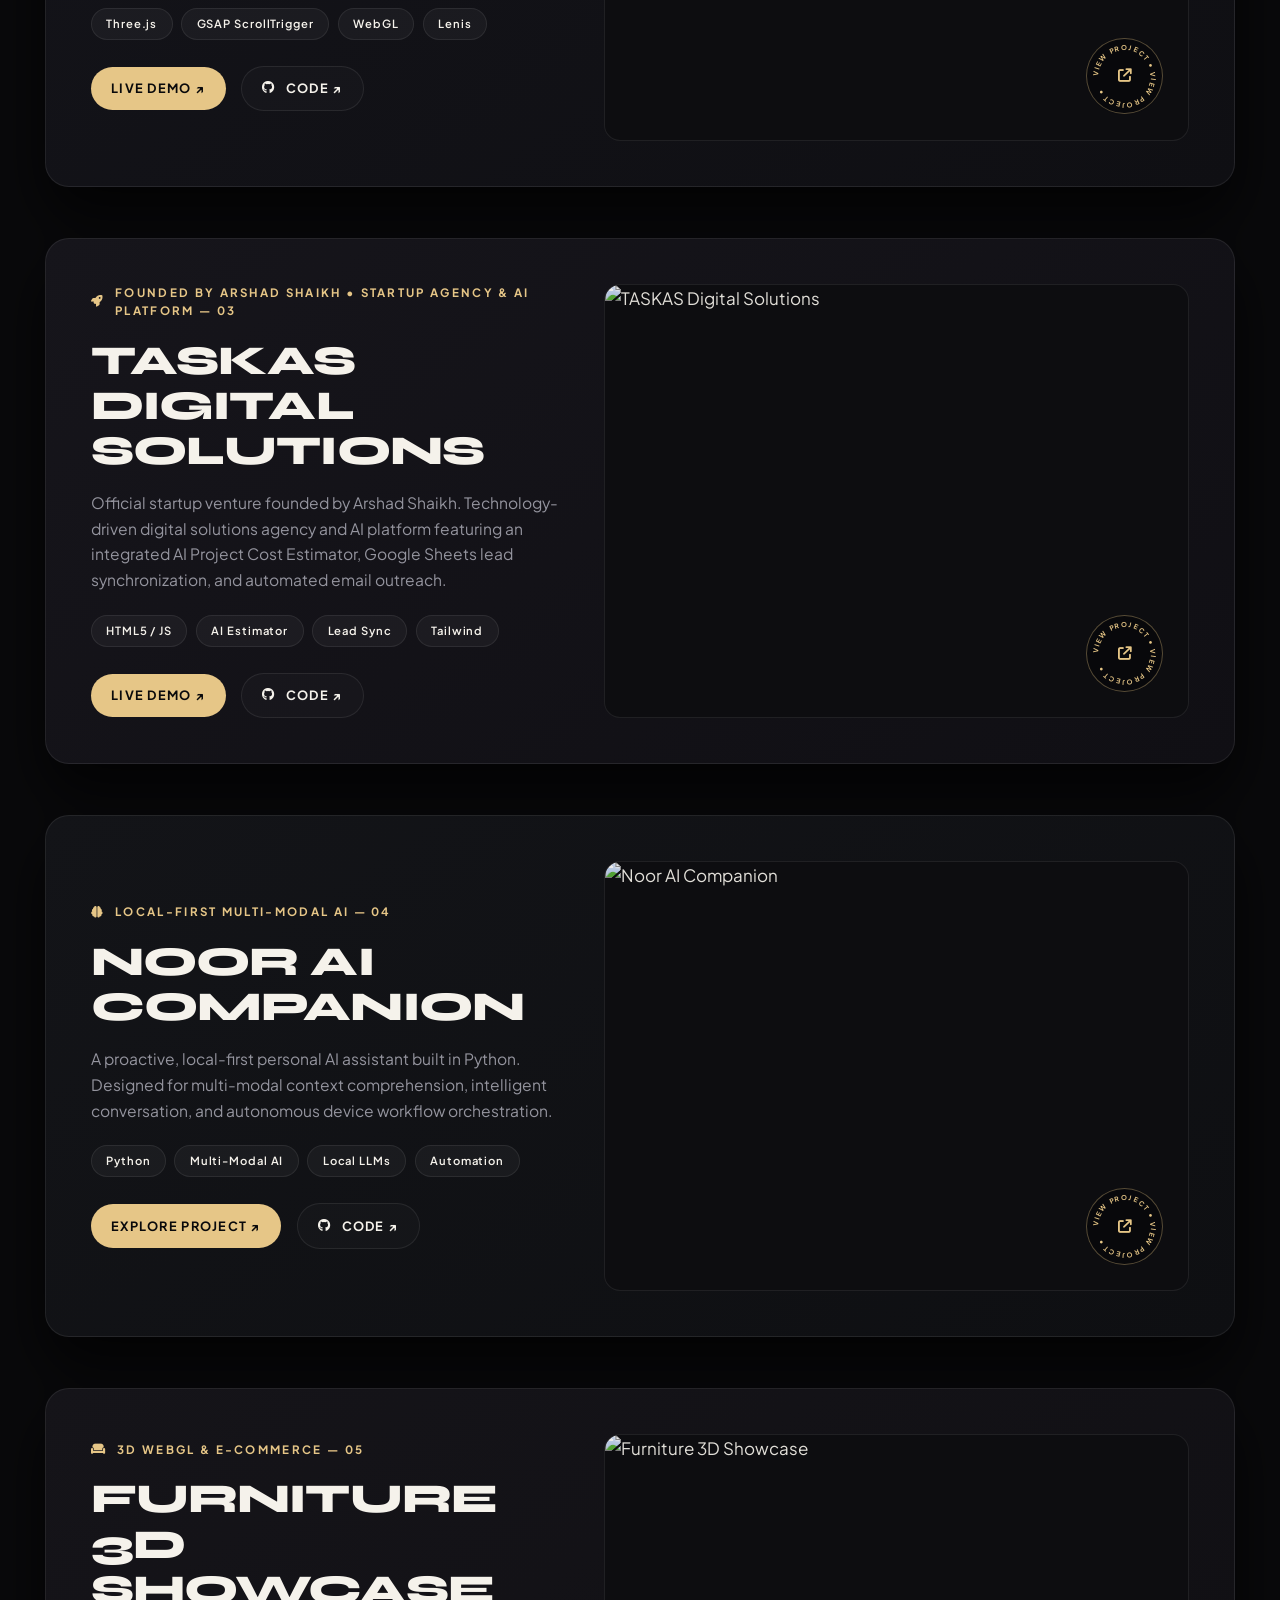
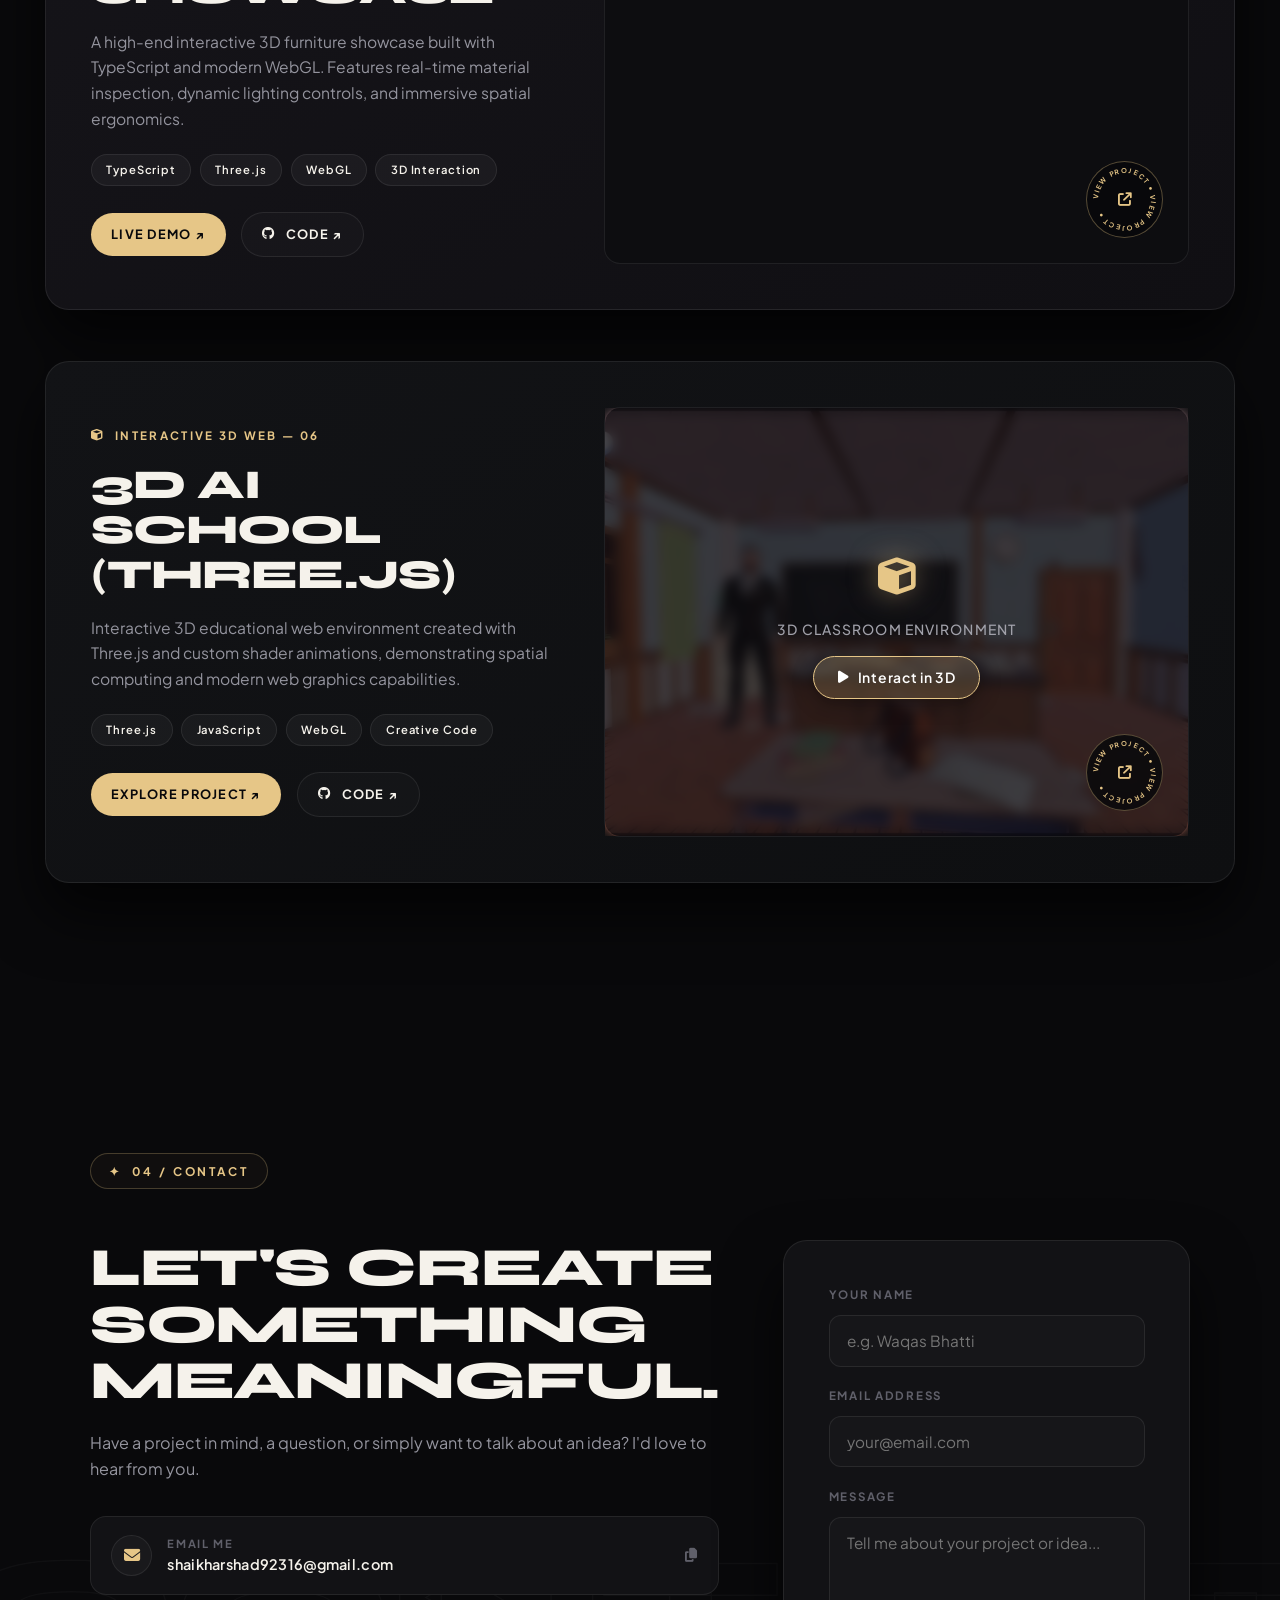
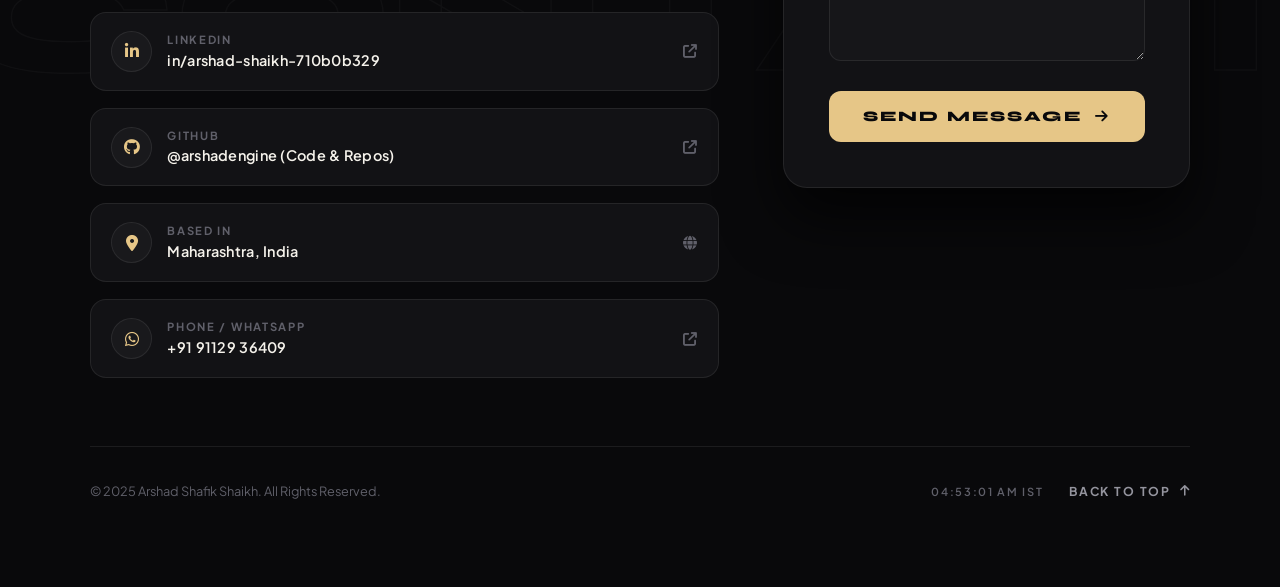
==== commit 467865d2: "fix(3d): match classroom wide camera FOV, interior bounds, and avatar idle animation" ====
--- a/public/index.html
+++ b/public/index.html
@@ -916,6 +916,6 @@
     <script src="https://cdn.jsdelivr.net/npm/@emailjs/browser@4/dist/email.min.js"></script>
 
     <!-- Main Portfolio Script -->
-    <script src="portfolio.js"></script>
+    <script src="portfolio.js?v=4"></script>
 </body>
 </html>
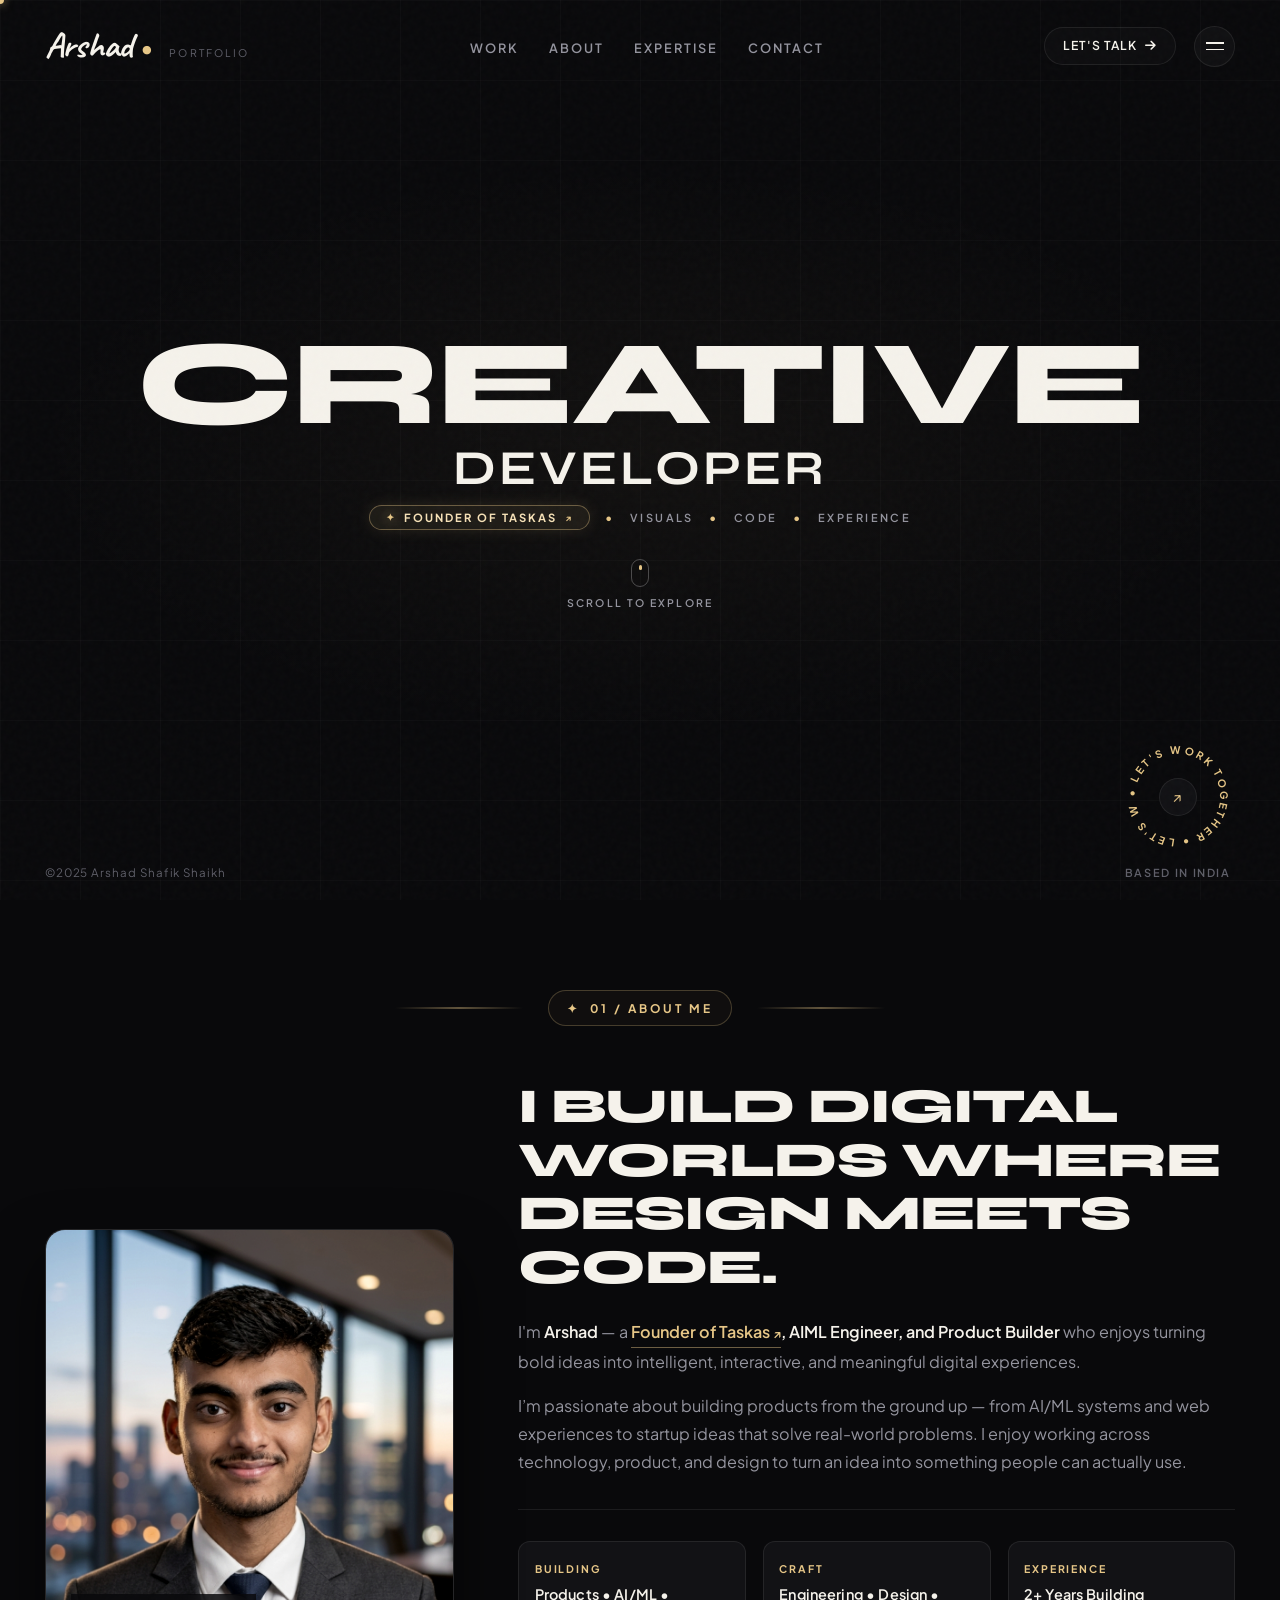
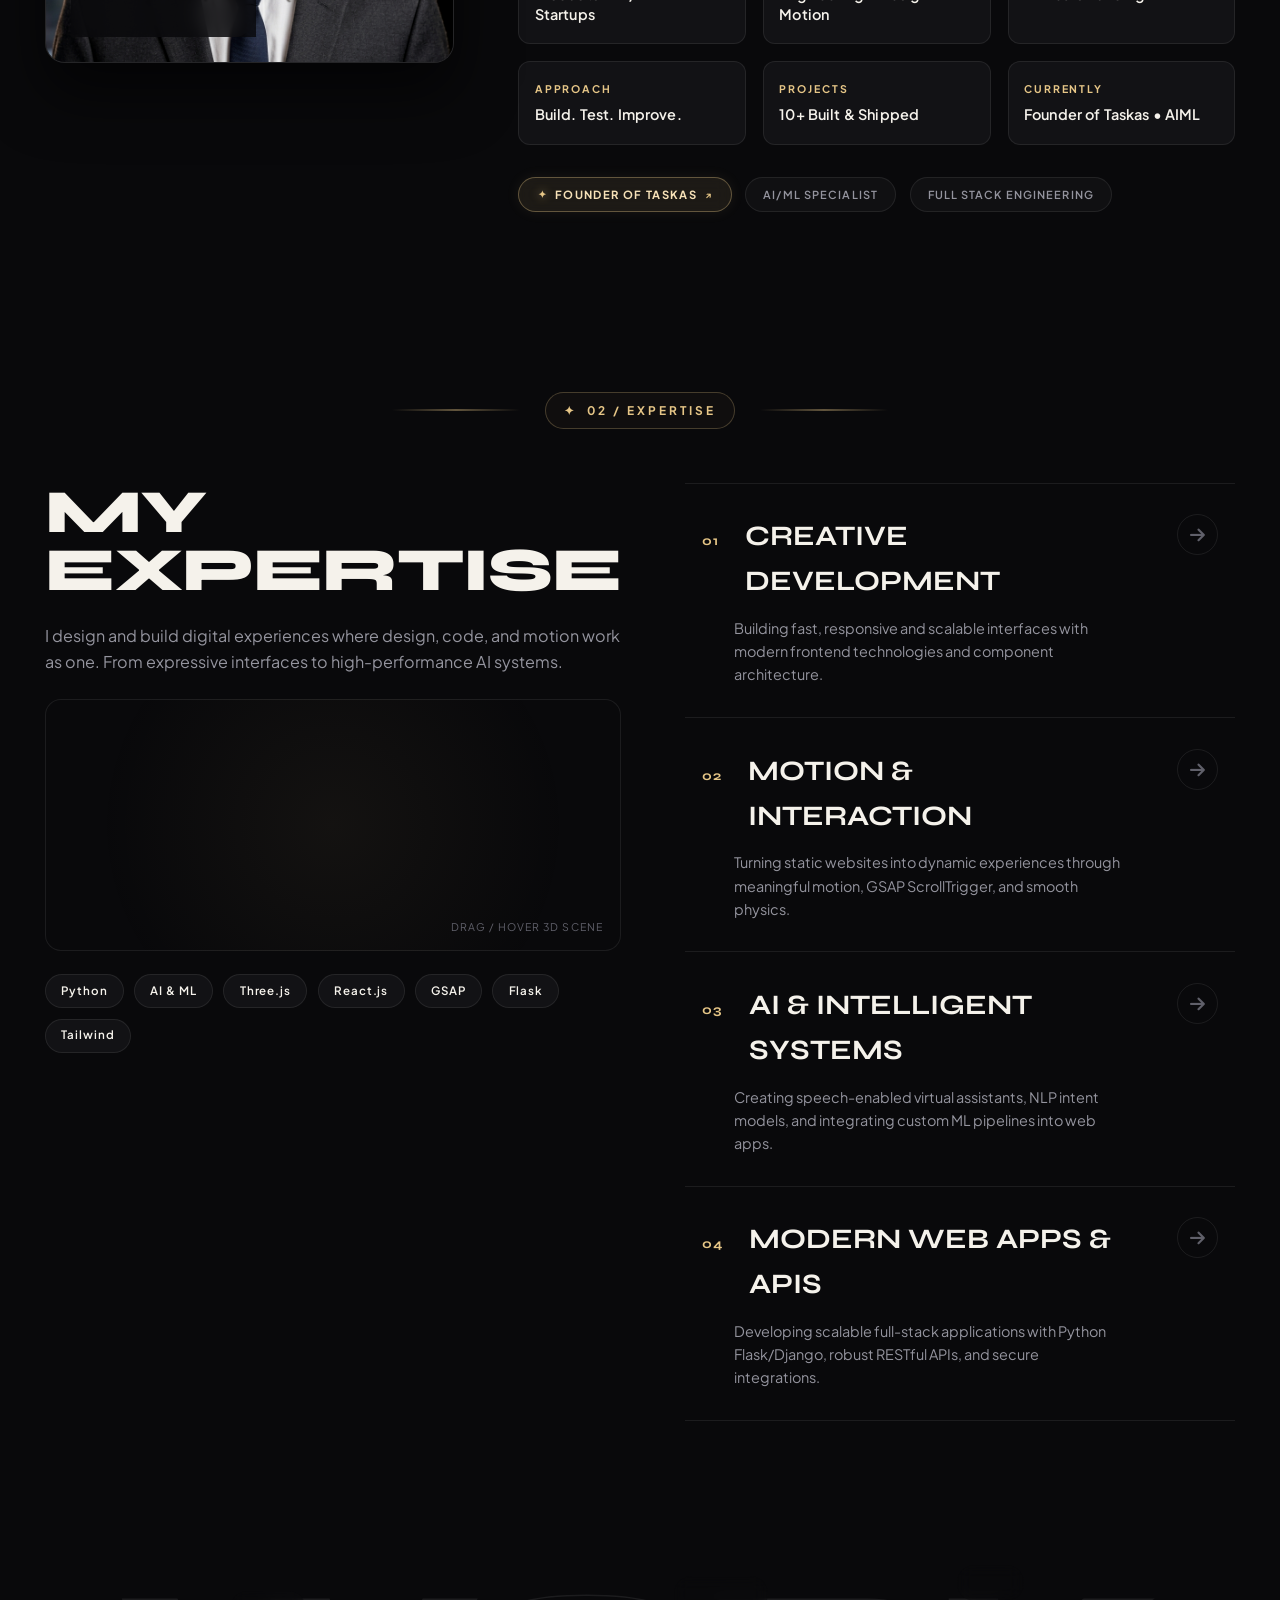
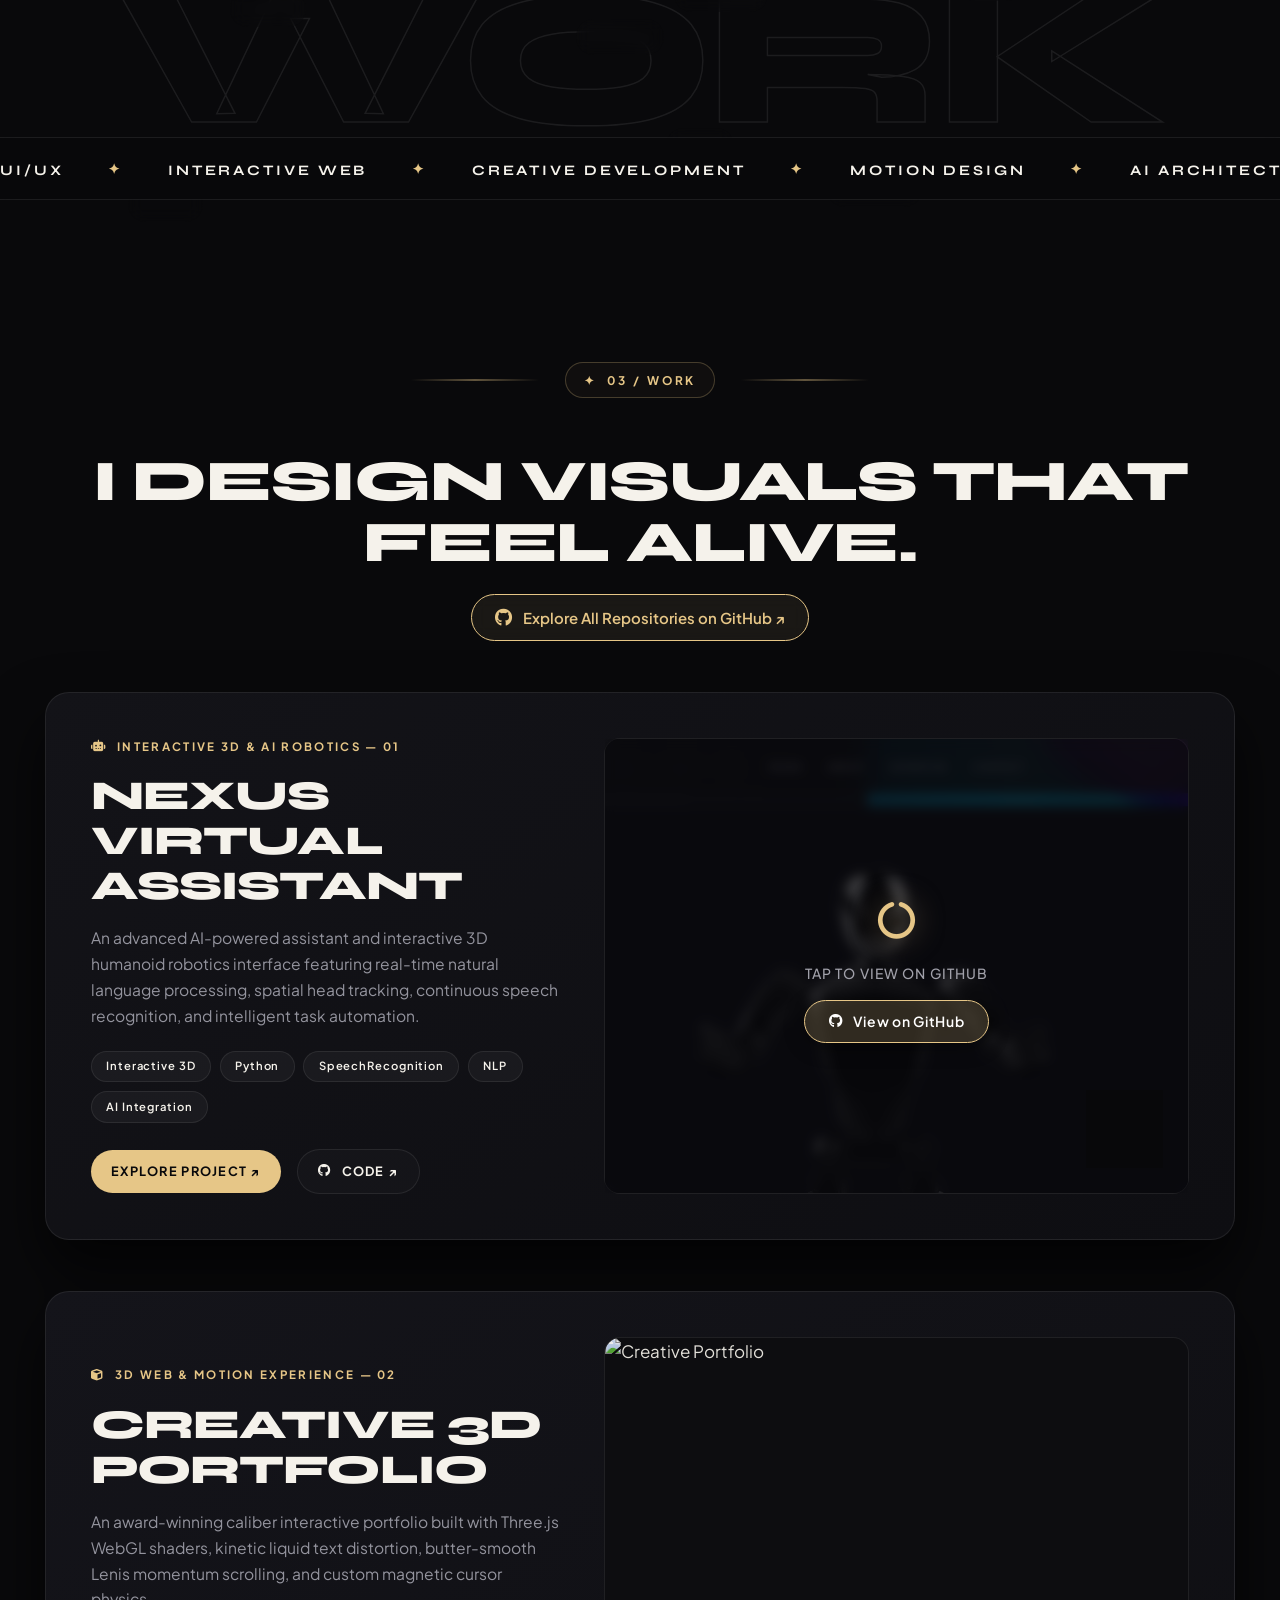
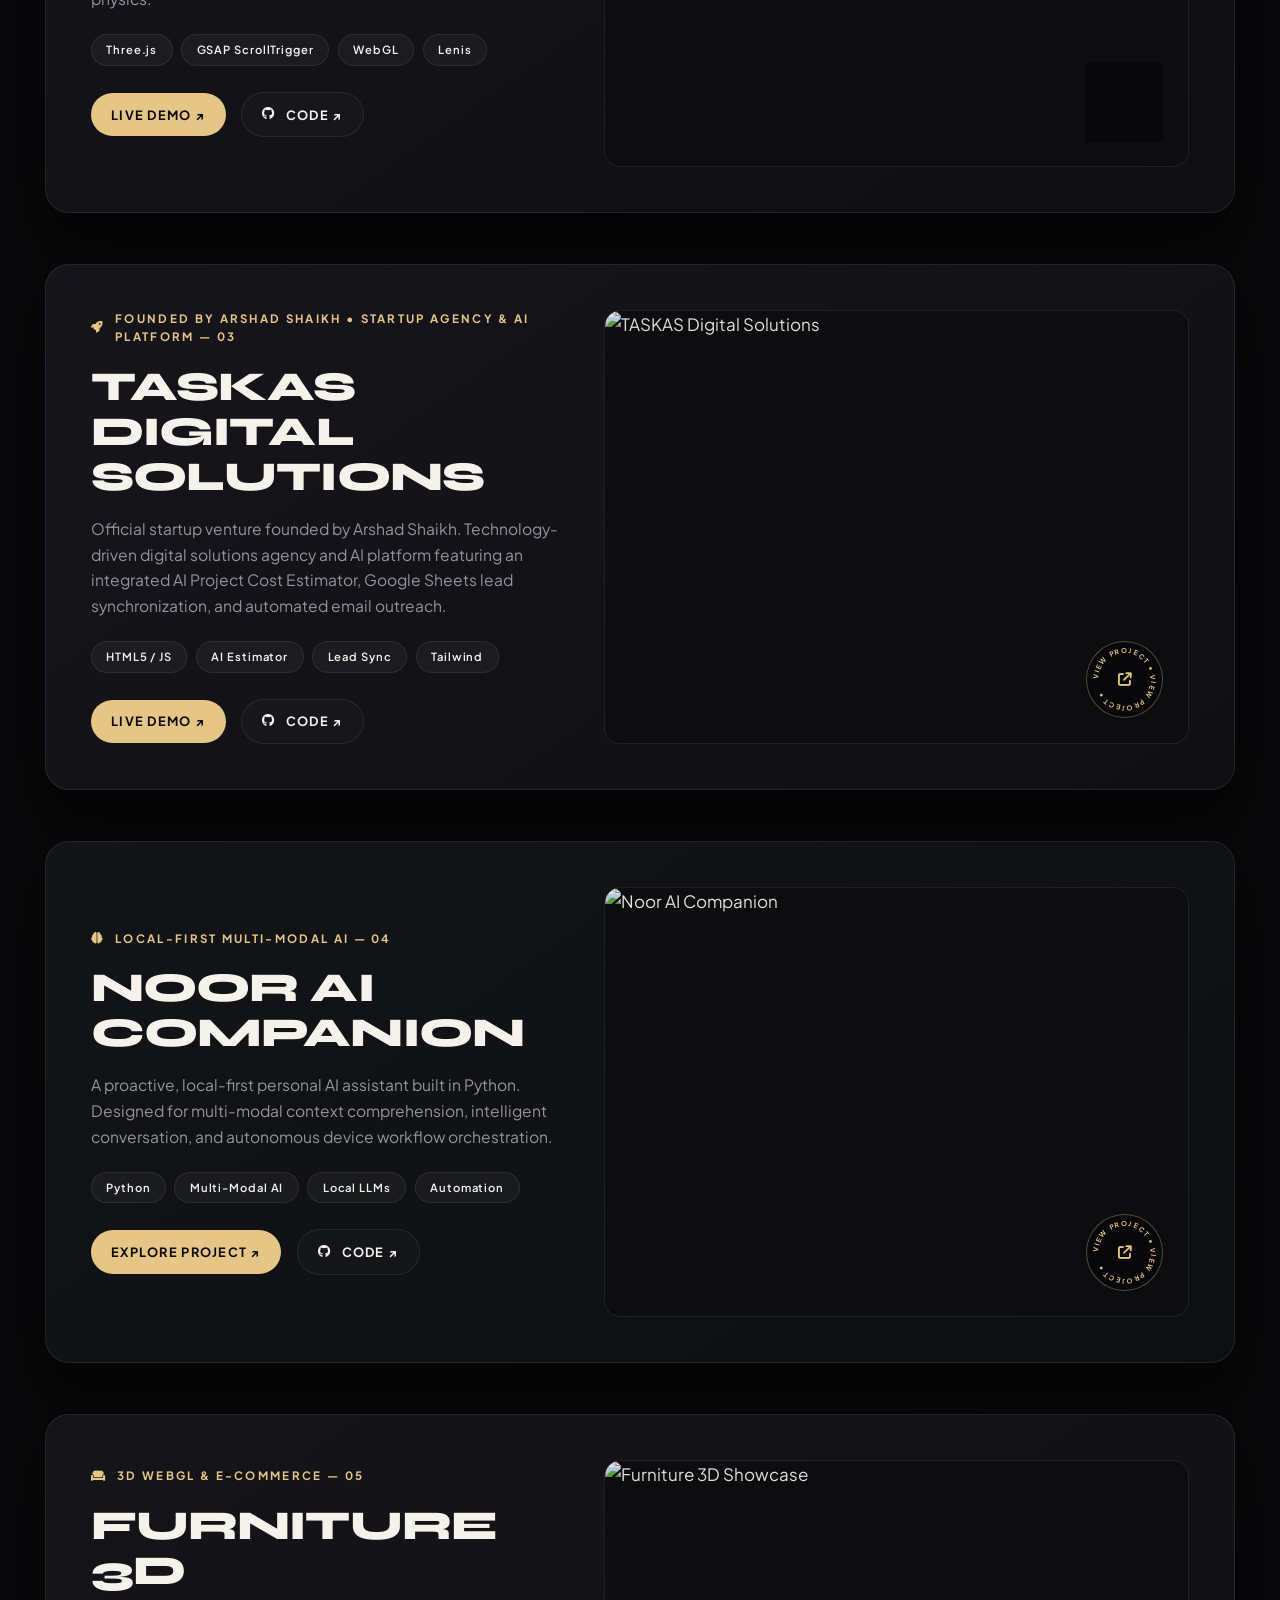
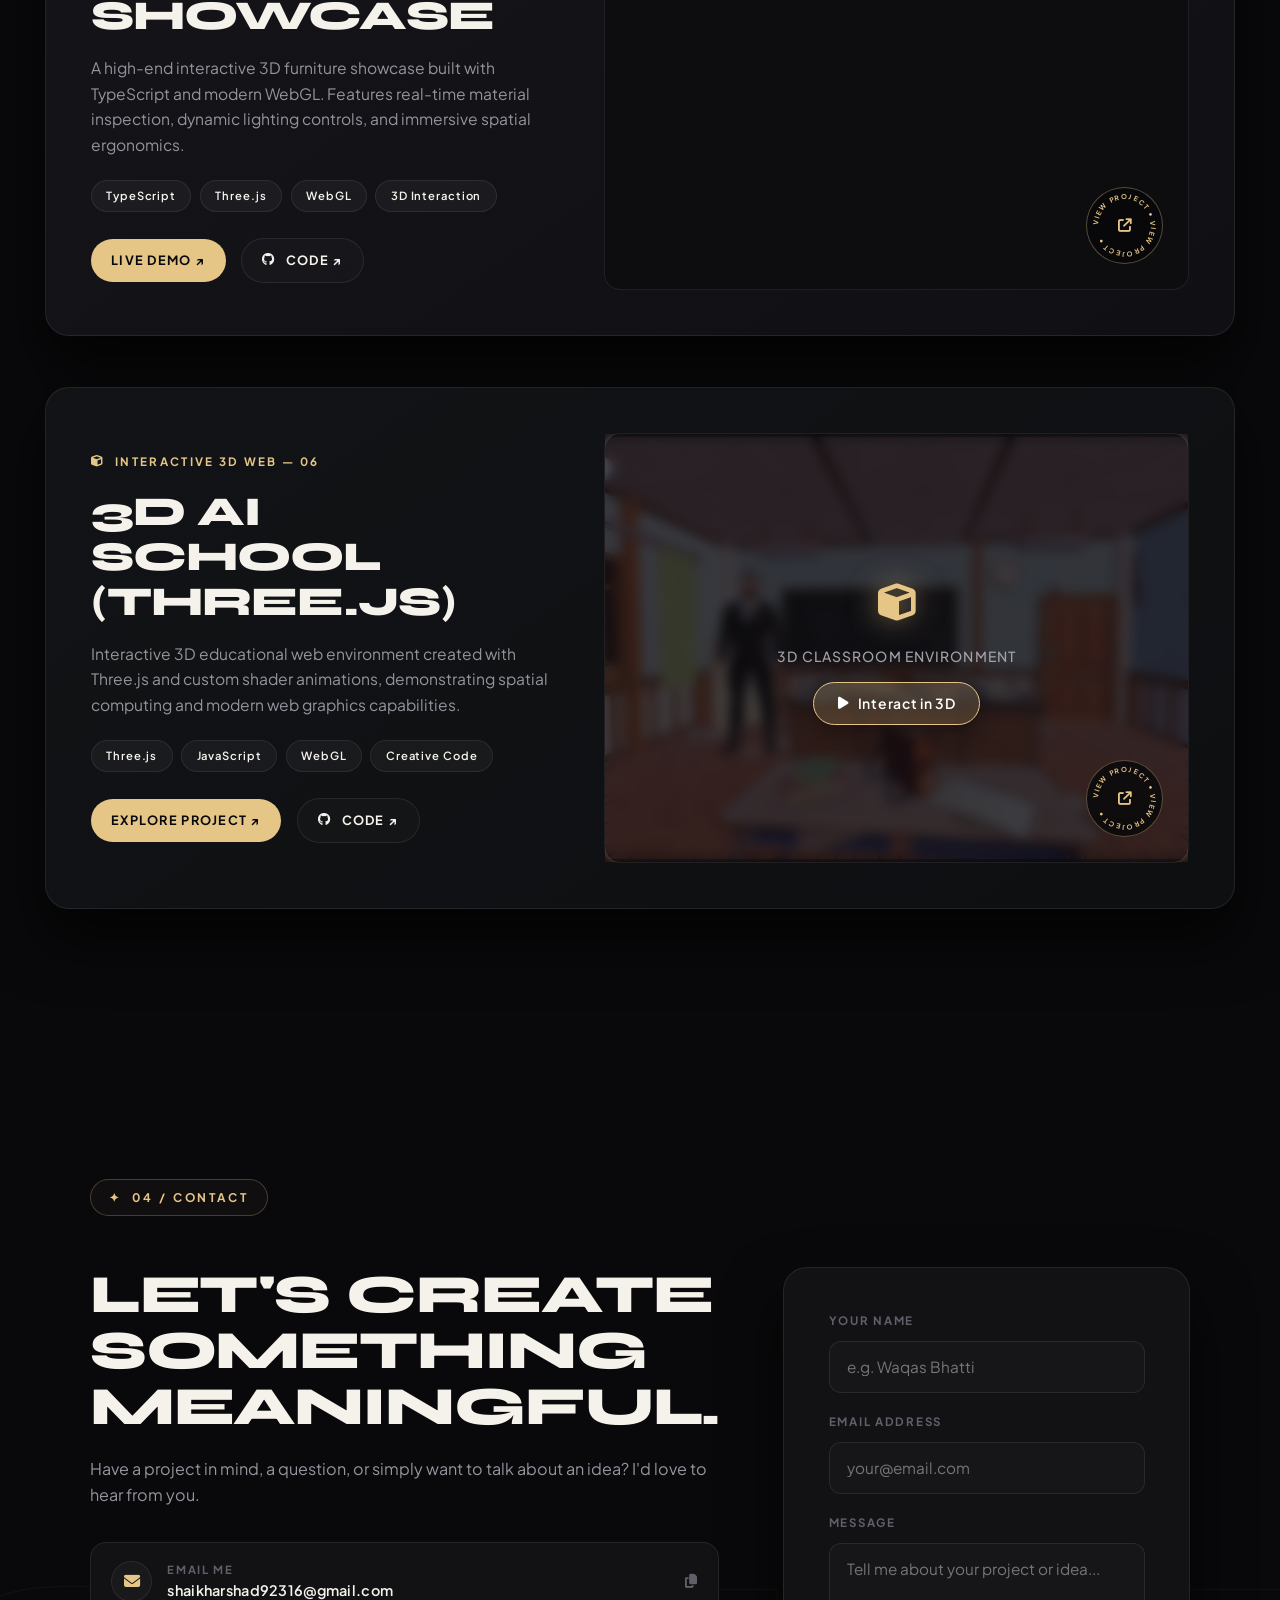
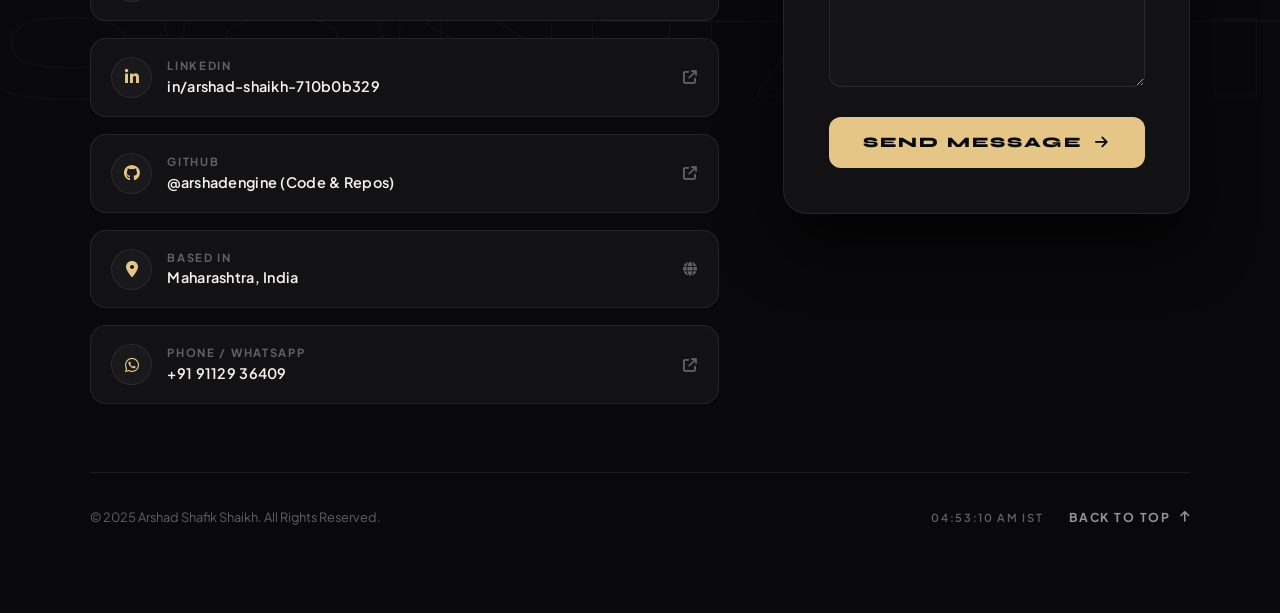
==== commit 257fdae6: "feat: integrate interactive 3D robot interface into Card 01 (NEXUS)" ====
--- a/public/index.html
+++ b/public/index.html
@@ -539,12 +539,13 @@
             <!-- Project 01: NEXUS AI Virtual Assistant -->
             <article class="project-card card-theme-1">
                 <div class="card-info">
-                    <span class="card-category-tag"><i class="fas fa-microchip"></i> AI & SPEECH RECOGNITION — 01</span>
+                    <span class="card-category-tag"><i class="fas fa-robot"></i> INTERACTIVE 3D & AI ROBOTICS — 01</span>
                     <h3 class="card-title">NEXUS Virtual Assistant</h3>
                     <p class="card-desc">
-                        An advanced AI-powered voice assistant capable of real-time natural language processing, continuous speech recognition, task automation, and intelligent conversational responses.
+                        An advanced AI-powered assistant and interactive 3D humanoid robotics interface featuring real-time natural language processing, spatial head tracking, continuous speech recognition, and intelligent task automation.
                     </p>
                     <div class="card-tech-list">
+                        <span class="card-tech-badge">Interactive 3D</span>
                         <span class="card-tech-badge">Python</span>
                         <span class="card-tech-badge">SpeechRecognition</span>
                         <span class="card-tech-badge">NLP</span>
@@ -555,10 +556,43 @@
                         <a href="https://github.com/arshadengine/Nexus" target="_blank" rel="noopener noreferrer" class="card-btn secondary"><i class="fab fa-github"></i> Code ↗</a>
                     </div>
                 </div>
-                <a href="https://github.com/arshadengine/Nexus" target="_blank" rel="noopener noreferrer" class="card-preview-wrap" aria-label="View NEXUS Virtual Assistant on GitHub">
-                    <div class="card-preview-inner">
-                        <img src="https://images.unsplash.com/photo-1531746790731-6c087fecd65a?auto=format&fit=crop&w=1200&q=80" alt="NEXUS AI Assistant" class="card-preview-img">
-                        <div class="card-mini-badge">
+                <div class="card-preview-wrap card-3d-interactive-wrap" id="nexus-3d-wrapper" aria-label="Interactive 3D Robot Experience">
+                    <div class="card-preview-inner" style="position: relative; overflow: hidden; width: 100%; height: 100%;">
+                        <!-- Spotlight subtle background glow -->
+                        <div class="nexus-spotlight" style="position: absolute; inset: 0; pointer-events: none; background: radial-gradient(circle at 60% 40%, rgba(120, 119, 198, 0.15), rgba(0, 0, 0, 0) 70%); z-index: 1;"></div>
+
+                        <!-- 3D Spline Canvas Container -->
+                        <div id="nexus-canvas-container" class="card-3d-canvas-container" style="position: absolute; inset: 0; z-index: 2;">
+                            <canvas id="nexus-robot-canvas" style="width: 100%; height: 100%; display: block;"></canvas>
+                        </div>
+                        
+                        <!-- Initial / Loading Poster Image -->
+                        <div id="nexus-poster" class="classroom-poster" style="z-index: 3;">
+                            <img src="images/robot-cover.png" alt="NEXUS 3D Robot Assistant" class="card-preview-img">
+                            <div class="classroom-load-overlay">
+                                <div class="classroom-load-spinner"><i class="fas fa-robot fa-spin"></i></div>
+                                <span class="classroom-load-text" id="nexus-load-text">3D AI Robot Interface</span>
+                                <button type="button" id="start-nexus-3d-btn" class="classroom-start-btn">
+                                    <i class="fas fa-play"></i> Interact in 3D
+                                </button>
+                            </div>
+                        </div>
+
+                        <!-- 3D Floating HUD & Controls Overlay -->
+                        <div class="classroom-hud" id="nexus-hud" style="display: none; z-index: 4;">
+                            <div class="classroom-hud-pill">
+                                <span class="pulse-dot"></span>
+                                <span>3D ROBOT • MOVE CURSOR TO INTERACT</span>
+                            </div>
+                            <div class="classroom-hud-actions">
+                                <a href="https://github.com/arshadengine/Nexus" target="_blank" rel="noopener noreferrer" class="classroom-hud-btn" title="View NEXUS Code on GitHub">
+                                    <i class="fab fa-github"></i>
+                                </a>
+                            </div>
+                        </div>
+
+                        <!-- Mini Floating Badge in corner -->
+                        <a href="https://github.com/arshadengine/Nexus" target="_blank" rel="noopener noreferrer" class="card-mini-badge" style="z-index: 5;" aria-label="View NEXUS Project on GitHub">
                             <svg viewBox="0 0 100 100">
                                 <path id="pCircle1" d="M 50, 50 m -35, 0 a 35,35 0 1,1 70,0 a 35,35 0 1,1 -70,0" fill="transparent"/>
                                 <text font-size="9" font-weight="700" letter-spacing="2" fill="#e6c687">
@@ -566,9 +600,9 @@
                                 </text>
                             </svg>
                             <i class="fas fa-arrow-up-right-from-square"></i>
-                        </div>
-                    </div>
-                </a>
+                        </a>
+                    </div>
+                </div>
             </article>
 
             <!-- Project 02: Creative 3D Portfolio -->
@@ -916,6 +950,6 @@
     <script src="https://cdn.jsdelivr.net/npm/@emailjs/browser@4/dist/email.min.js"></script>
 
     <!-- Main Portfolio Script -->
-    <script src="portfolio.js?v=4"></script>
+    <script src="portfolio.js?v=5"></script>
 </body>
 </html>
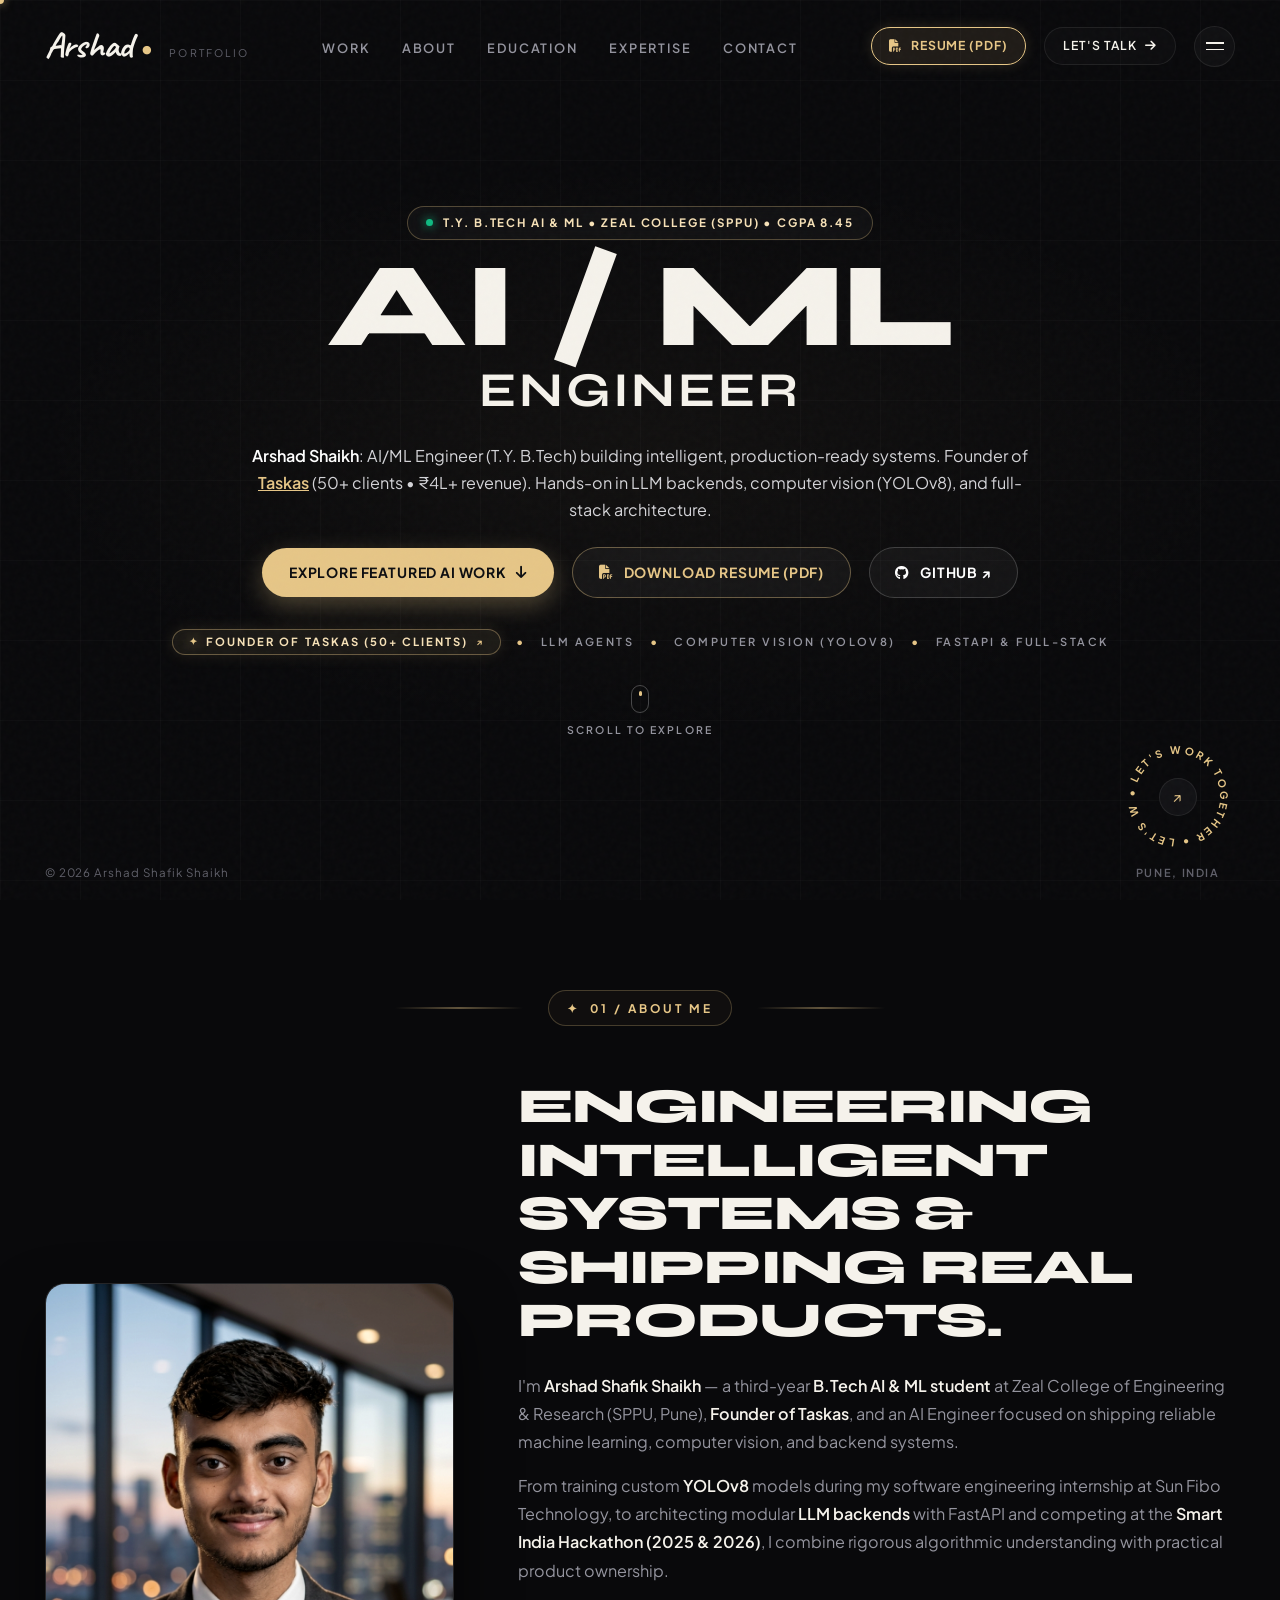
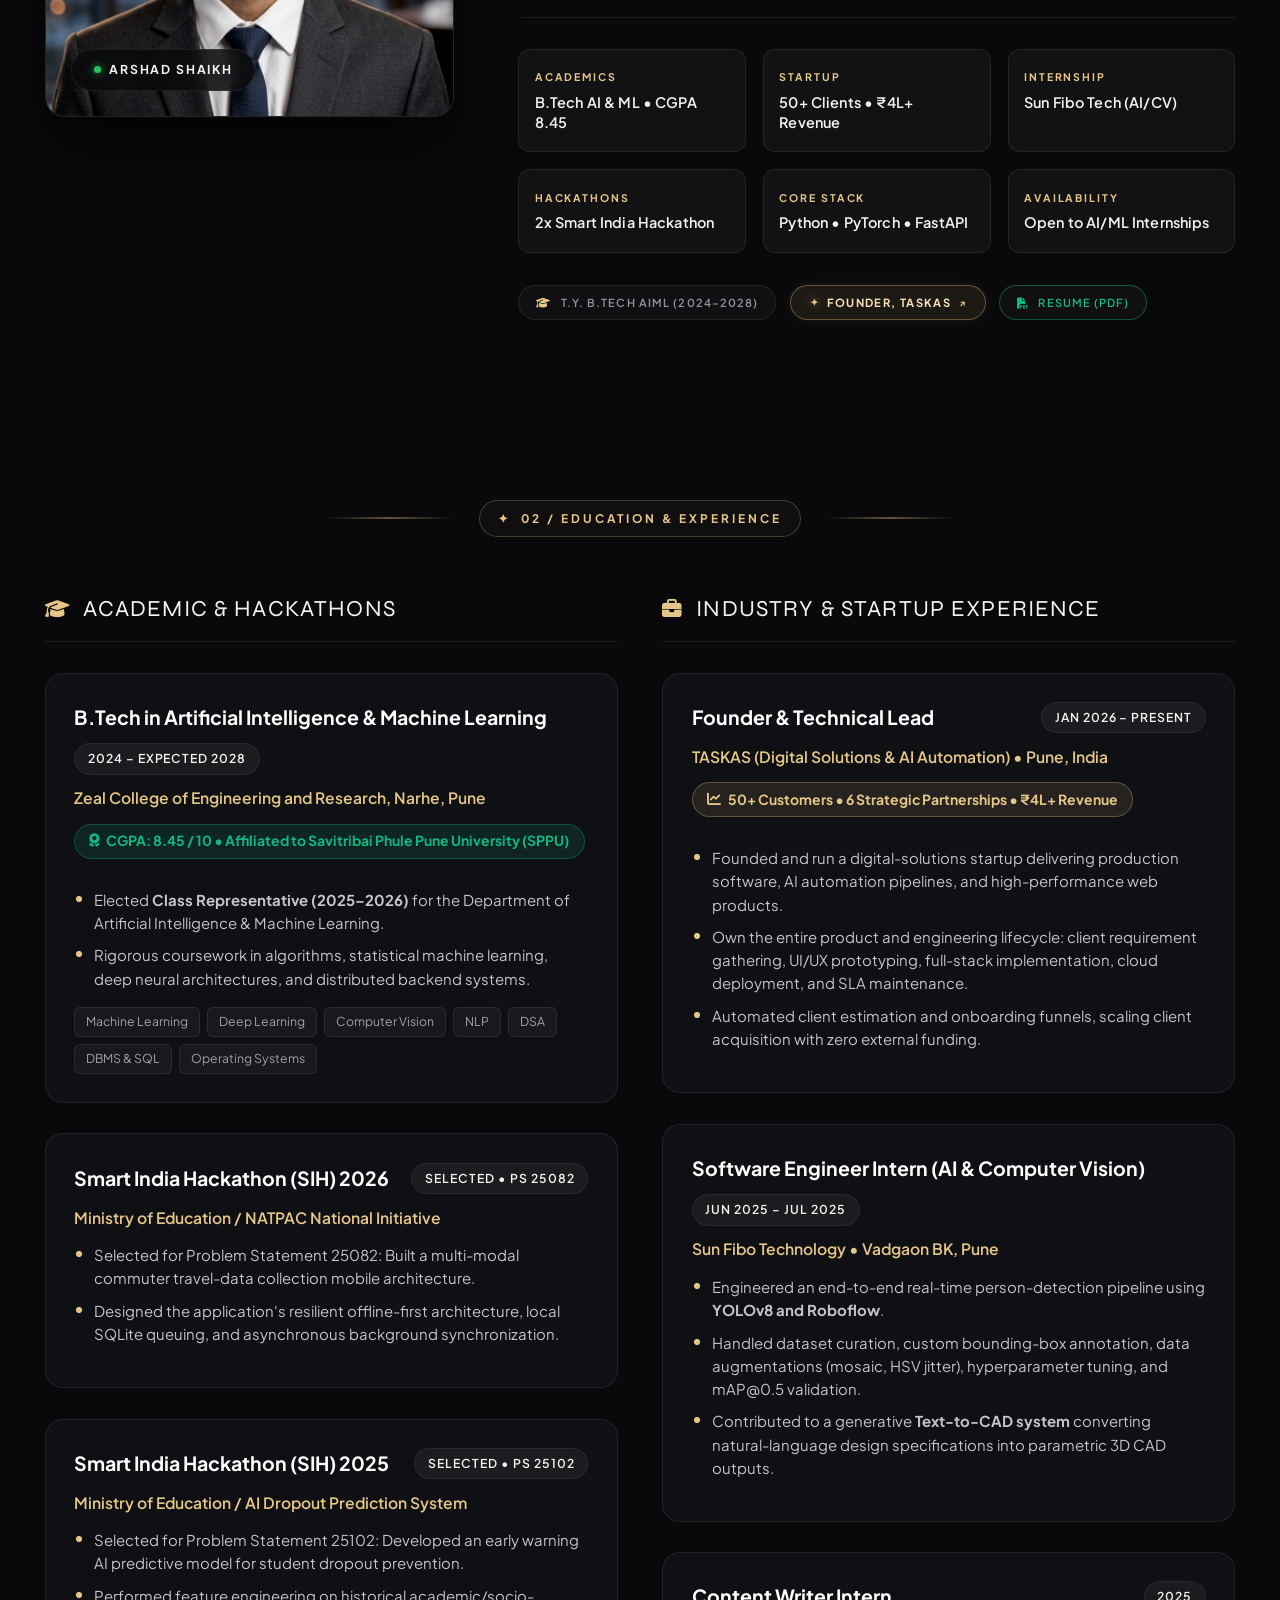
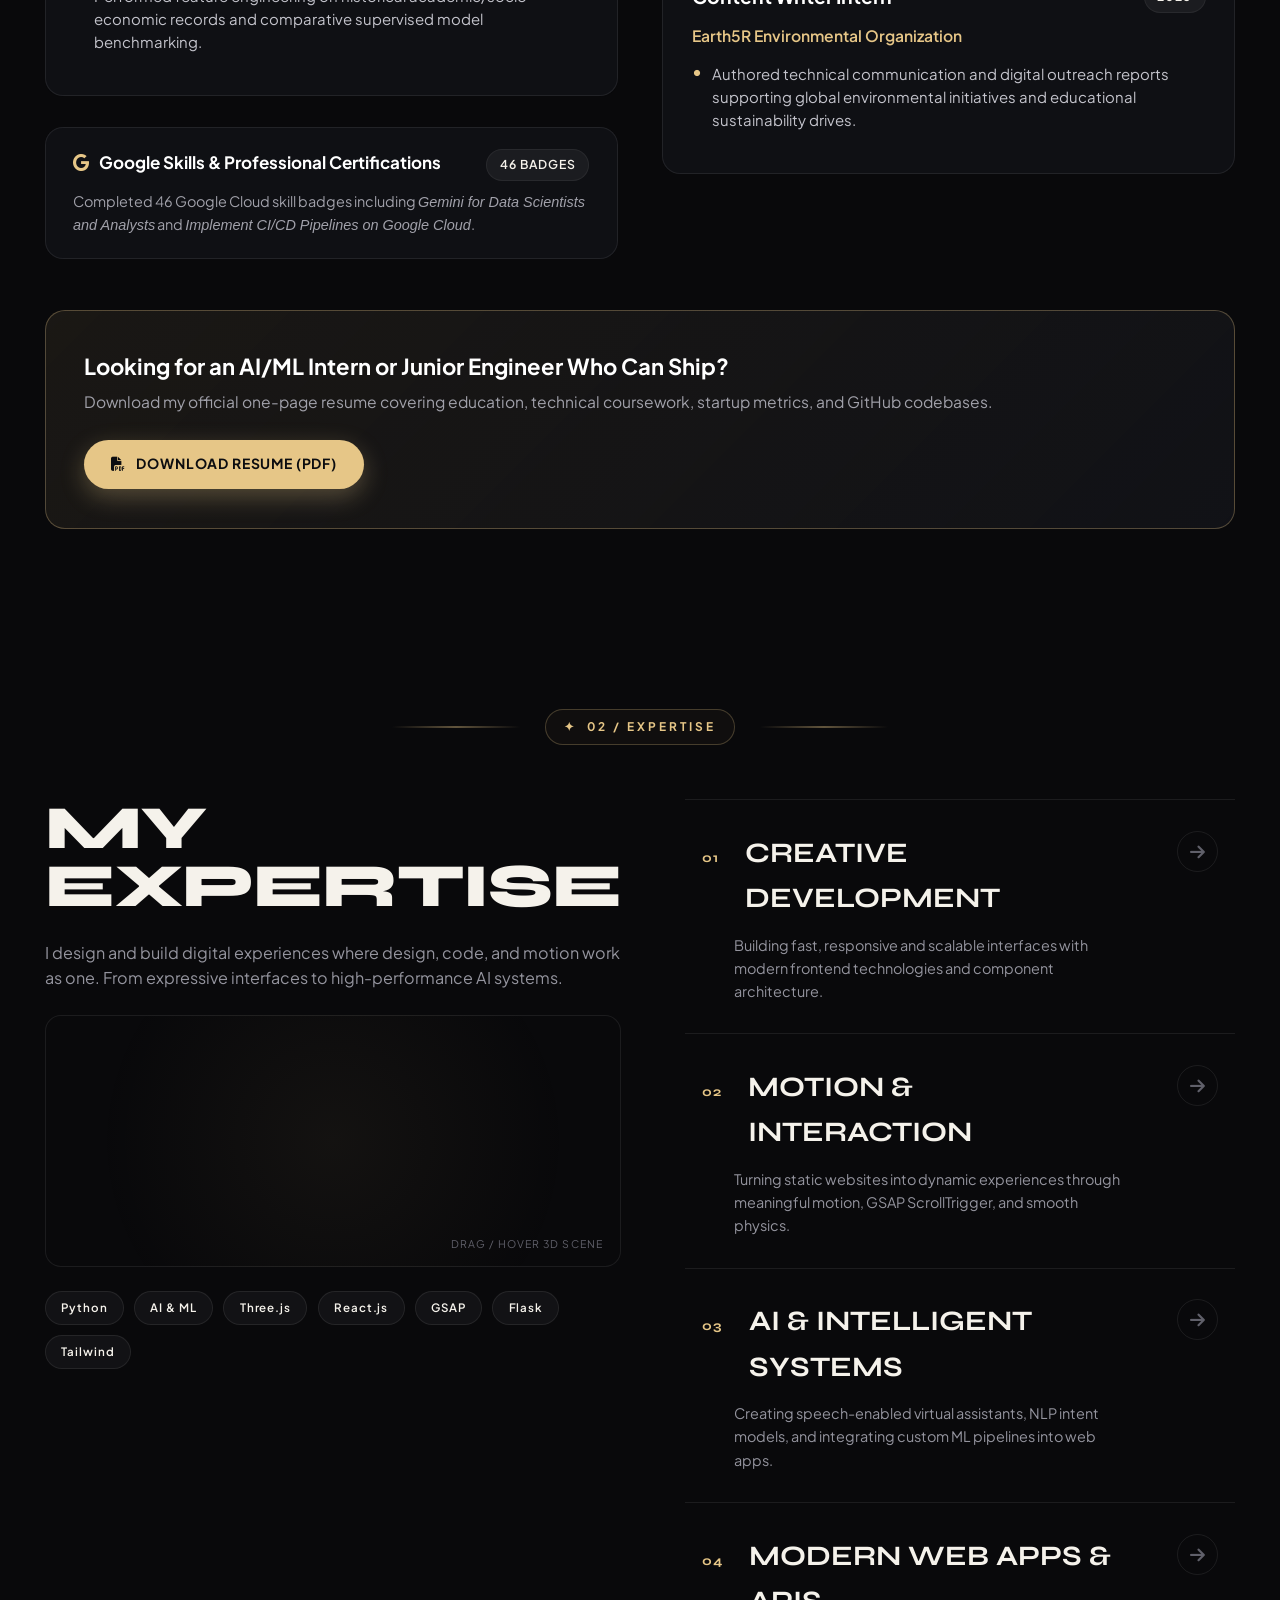
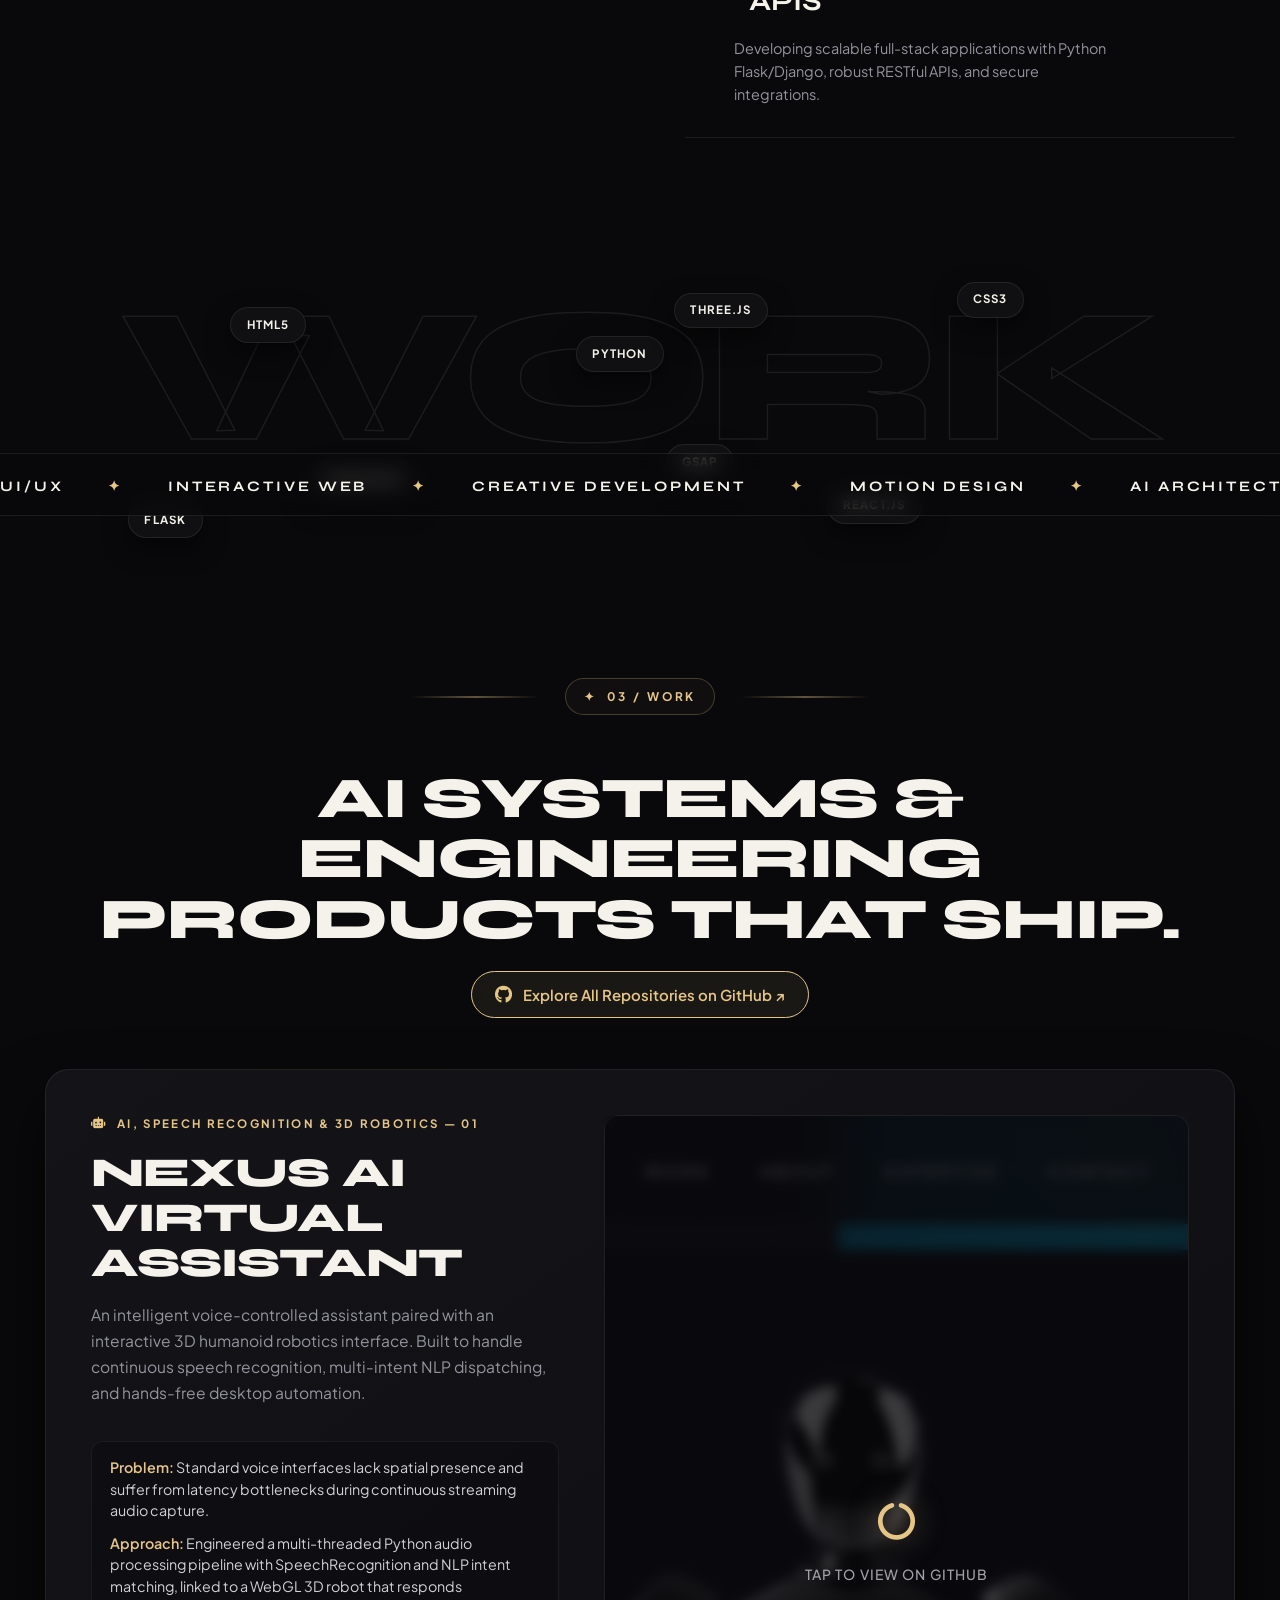
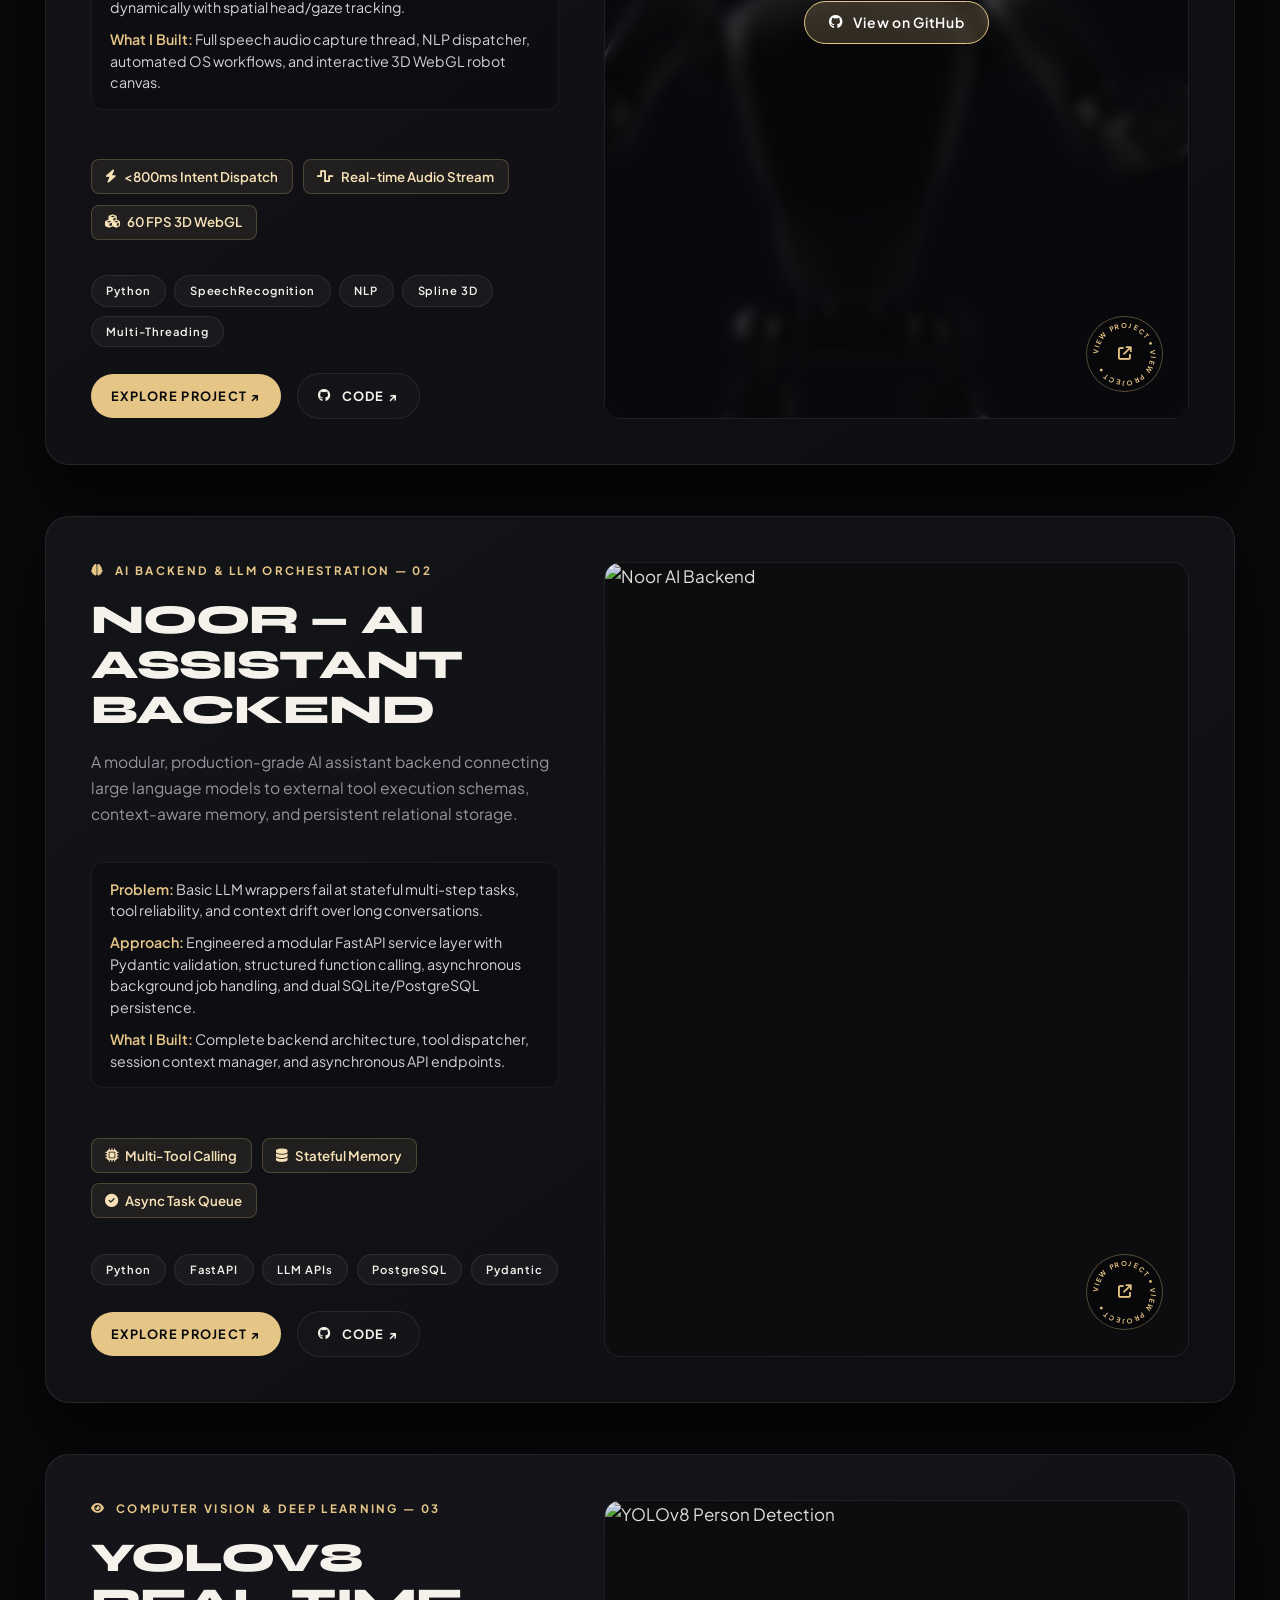
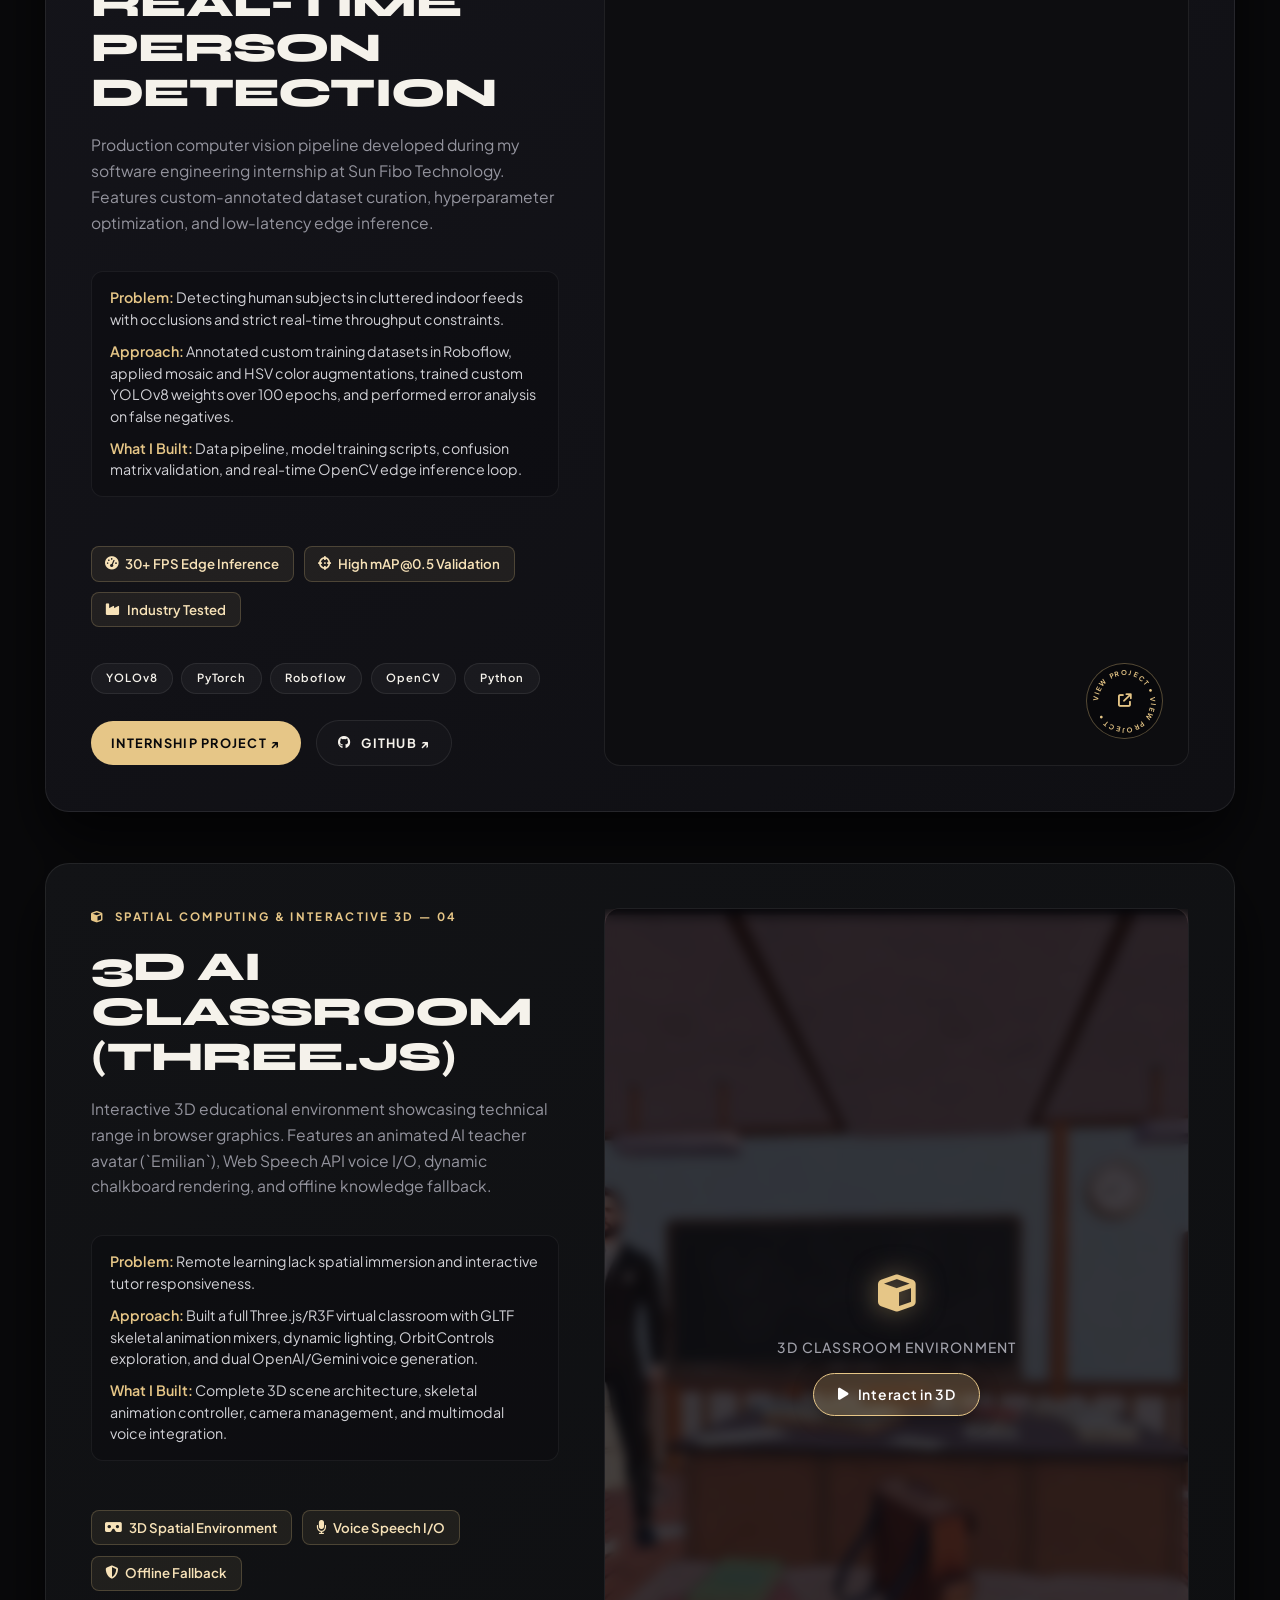
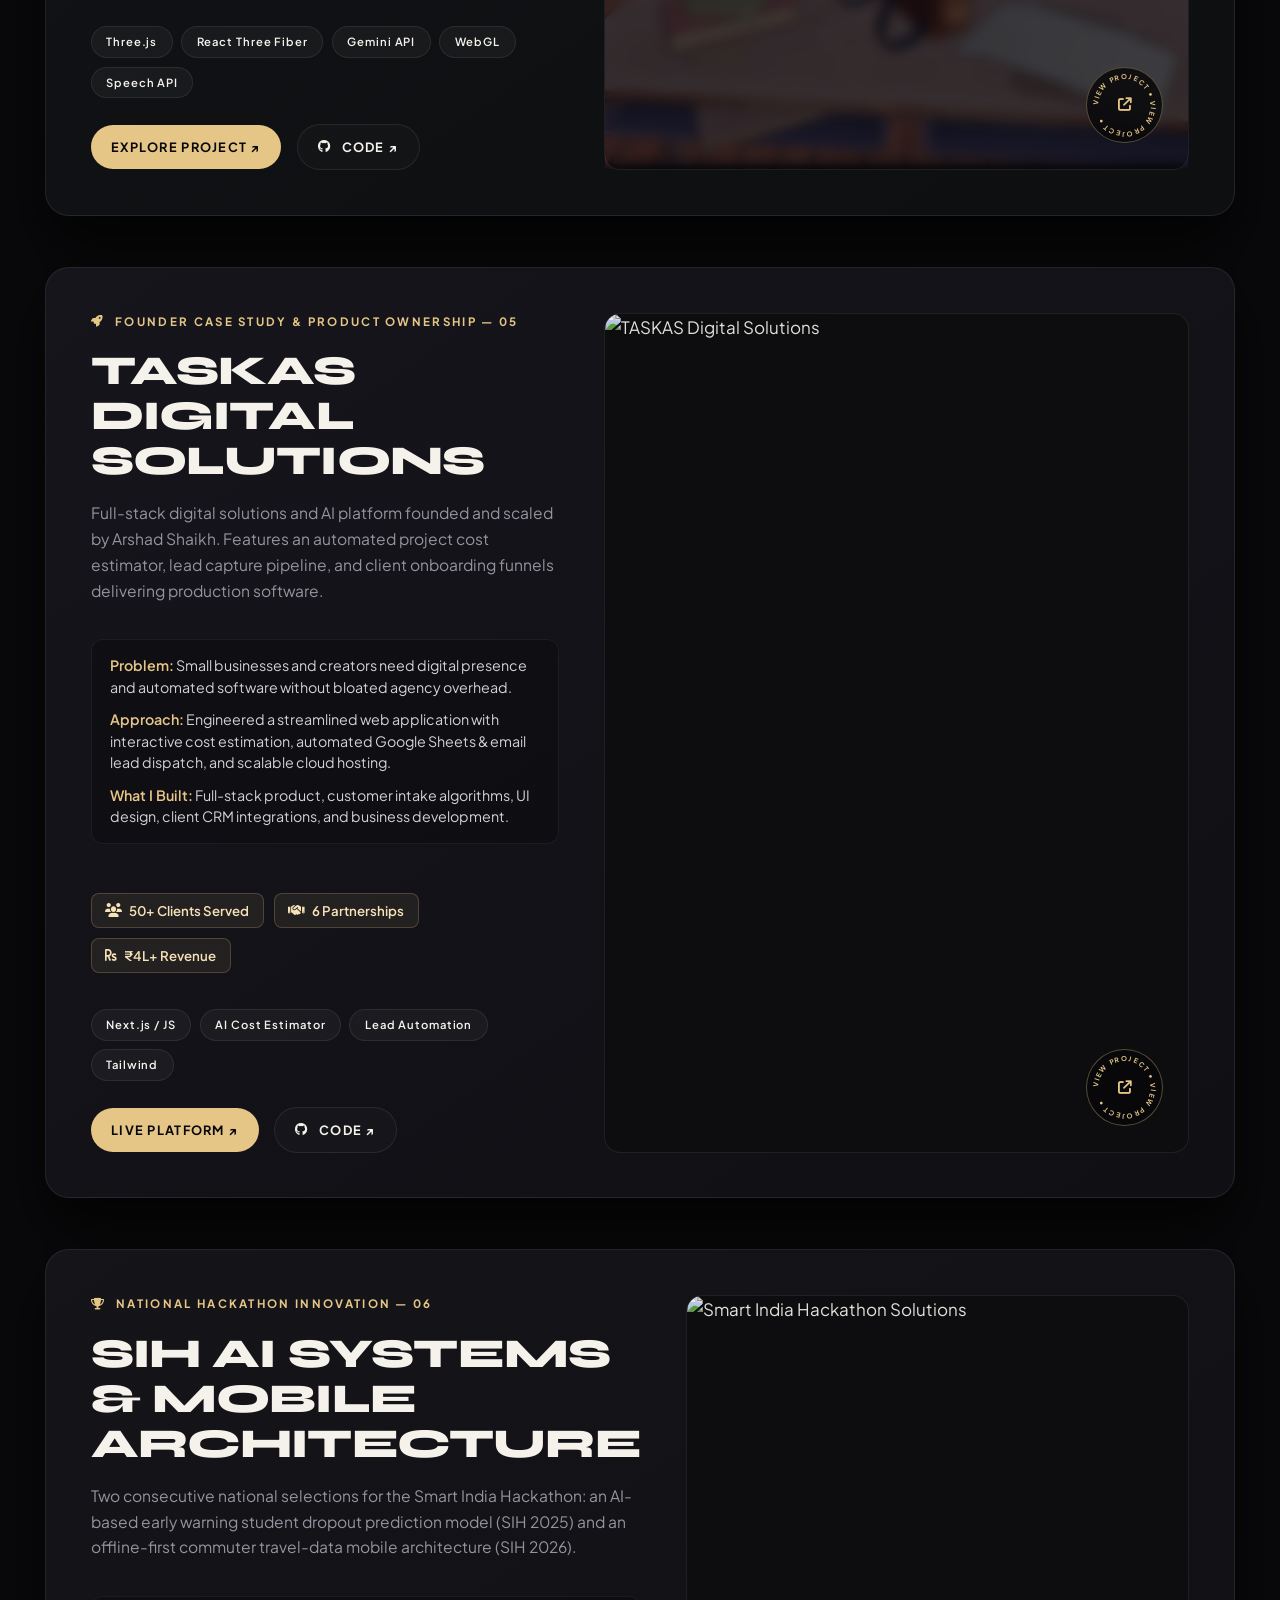
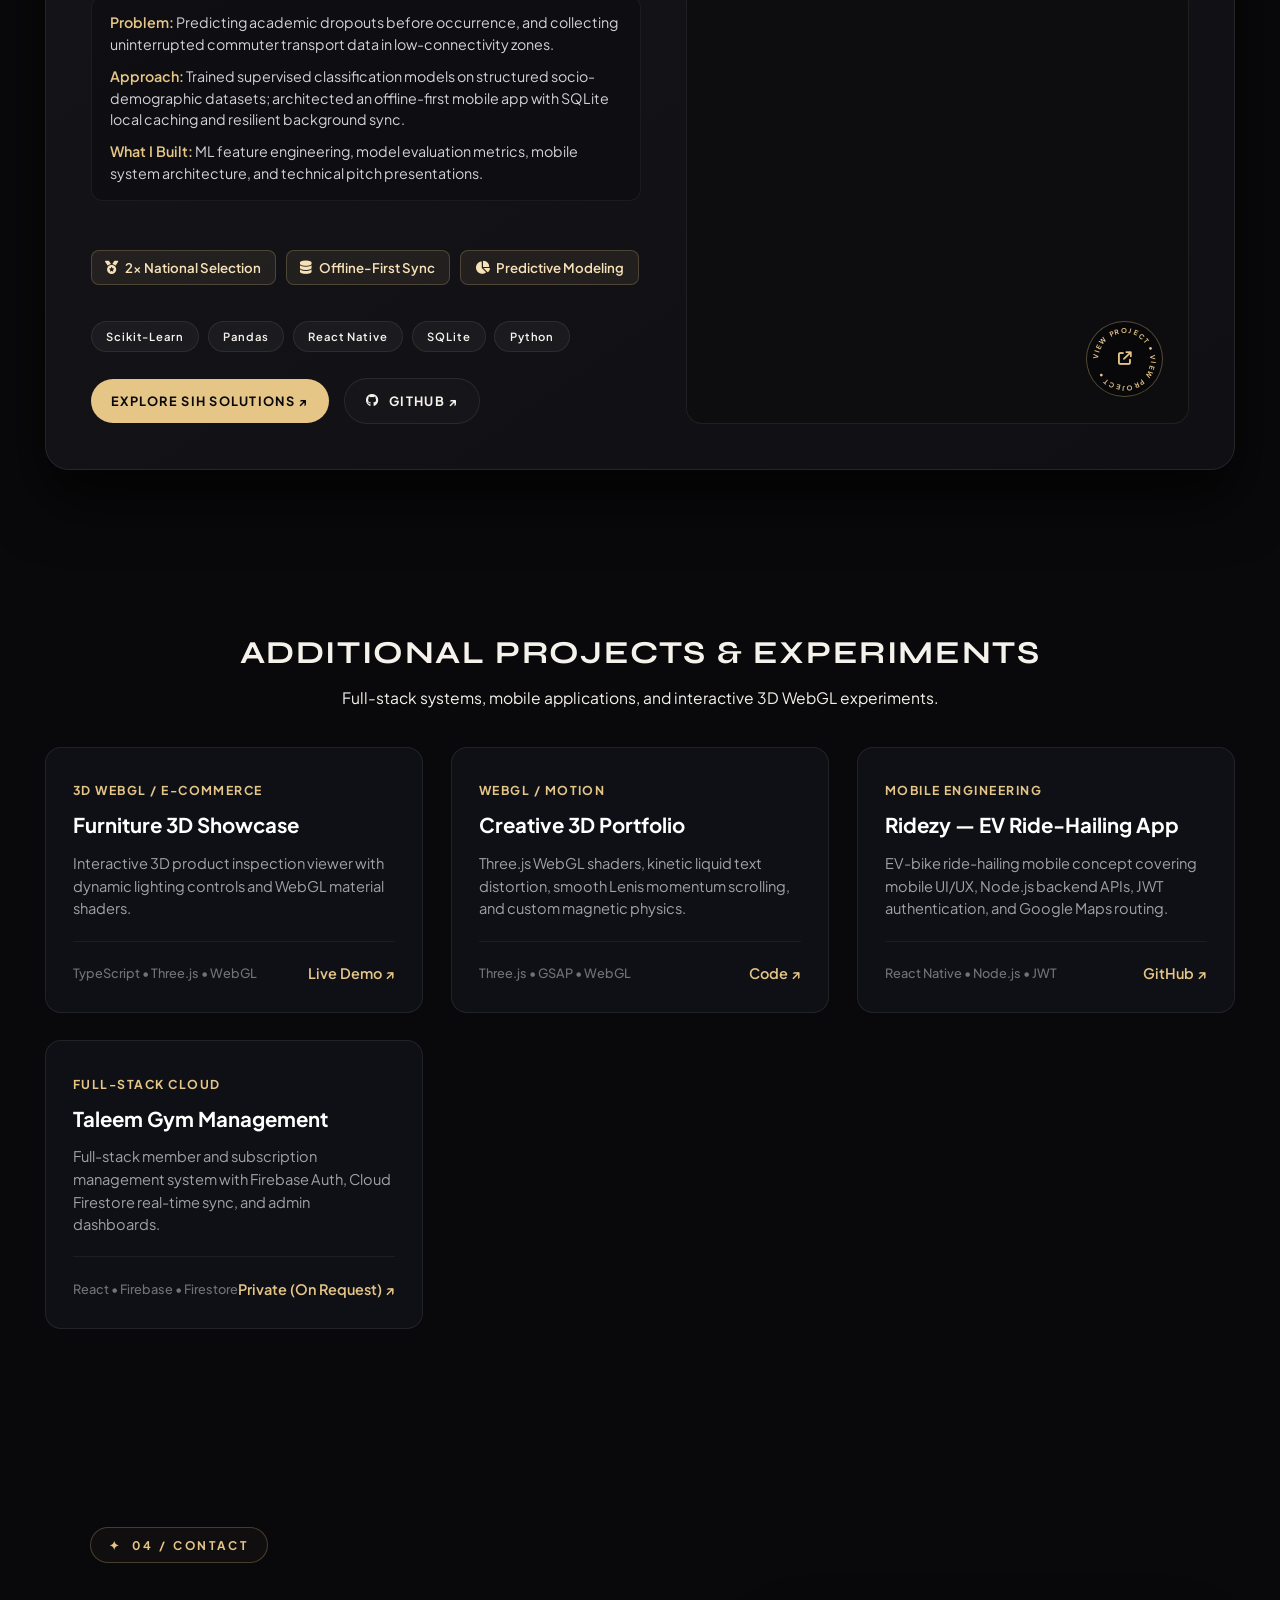
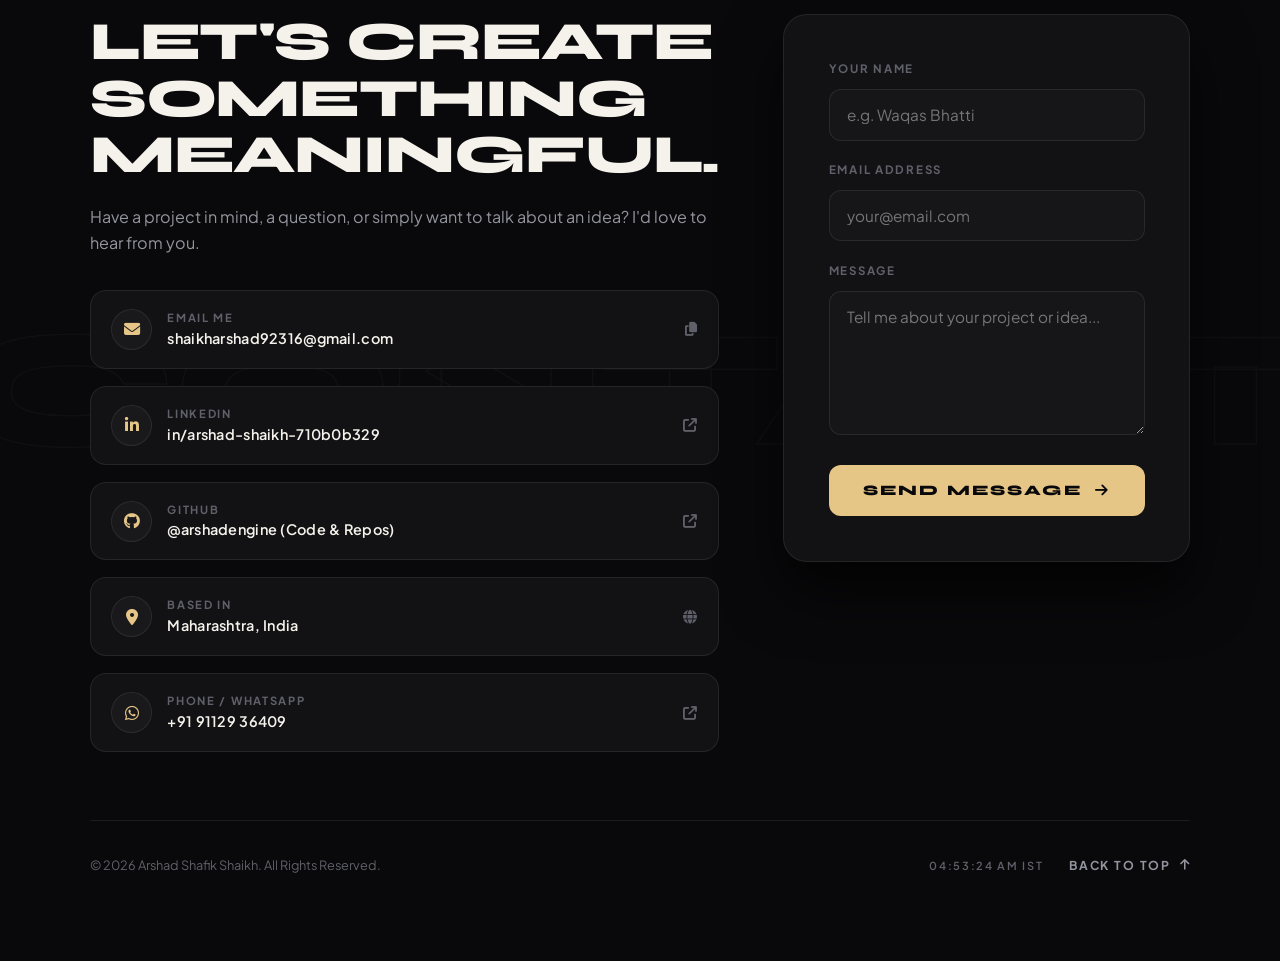
==== commit a78c52c8: "feat: reposition portfolio for AI/ML recruiter focus, add Education & SIH section, and upload downlo" ====
--- a/public/index.html
+++ b/public/index.html
@@ -210,11 +210,16 @@
         <ul class="nav-links">
             <li><a href="#work" class="nav-link">Work</a></li>
             <li><a href="#about" class="nav-link">About</a></li>
+            <li><a href="#education" class="nav-link">Education</a></li>
             <li><a href="#expertise" class="nav-link">Expertise</a></li>
             <li><a href="#contact" class="nav-link">Contact</a></li>
         </ul>
 
         <div class="nav-actions">
+            <a href="Arshad_Shaikh_Resume.pdf" download="Arshad_Shaikh_Resume.pdf" class="nav-resume-btn" title="Download Official Resume PDF">
+                <i class="fas fa-file-pdf"></i>
+                <span>Resume (PDF)</span>
+            </a>
             <a href="#contact" class="nav-cta">
                 <span>Let's Talk</span>
                 <i class="fas fa-arrow-right"></i>
@@ -238,15 +243,21 @@
                 <a href="#about" class="menu-link"><span class="menu-num">02</span>About</a>
             </li>
             <li class="menu-item">
-                <a href="#expertise" class="menu-link"><span class="menu-num">03</span>Expertise</a>
+                <a href="#education" class="menu-link"><span class="menu-num">03</span>Education & Experience</a>
             </li>
             <li class="menu-item">
-                <a href="#contact" class="menu-link"><span class="menu-num">04</span>Contact</a>
+                <a href="#expertise" class="menu-link"><span class="menu-num">04</span>Expertise</a>
+            </li>
+            <li class="menu-item">
+                <a href="#contact" class="menu-link"><span class="menu-num">05</span>Contact</a>
+            </li>
+            <li class="menu-item">
+                <a href="Arshad_Shaikh_Resume.pdf" download="Arshad_Shaikh_Resume.pdf" class="menu-link" style="color: var(--accent-gold);"><span class="menu-num">PDF</span>Download Resume ↗</a>
             </li>
         </ul>
 
         <div class="menu-footer">
-            <span class="location-tag">Based in Maharashtra, India</span>
+            <span class="location-tag">Based in Pune, Maharashtra, India</span>
             <div class="menu-socials">
                 <a href="https://www.linkedin.com/in/arshad-shaikh-710b0b329" target="_blank" rel="noopener noreferrer">LinkedIn ↗</a>
                 <a href="https://github.com/arshadengine" target="_blank" rel="noopener noreferrer">GitHub ↗</a>
@@ -256,31 +267,56 @@
     </div>
 
     <!-- ======================================================================
-         HERO SECTION ("CREATIVE DEVELOPER")
+         HERO SECTION: RECRUITER-FOCUSED AI/ML ENGINEER WHO SHIPS
          ====================================================================== -->
     <header id="hero" class="hero-section">
         <div class="hero-content">
+            <div class="hero-student-pill">
+                <span class="pulse-dot"></span>
+                <span>T.Y. B.TECH AI & ML • ZEAL COLLEGE (SPPU) • CGPA 8.45</span>
+            </div>
+
             <div class="hero-title-wrap">
-                <h1 class="hero-main-title"><span class="sr-only">Arshad Shaikh — Founder of Taskas | </span>CREATIVE</h1>
+                <h1 class="hero-main-title"><span class="sr-only">Arshad Shaikh — AI/ML Engineer | </span>AI / ML</h1>
                 <div class="hero-subtitle-row">
-                    <h2 class="hero-sub-title">DEVELOPER</h2>
-                </div>
-                <div class="hero-tag-pills">
-                    <a href="https://www.taskas.tech/" target="_blank" rel="noopener noreferrer" class="hero-founder-badge" title="Taskas — Founded by Arshad Shaikh">
-                        <span class="founder-badge-sparkle">✦</span>
-                        <span class="founder-badge-text">FOUNDER OF TASKAS</span>
-                        <span class="founder-badge-arrow">↗</span>
-                    </a>
-                    <span class="dot">•</span>
-                    <span>VISUALS</span>
-                    <span class="dot">•</span>
-                    <span>CODE</span>
-                    <span class="dot">•</span>
-                    <span>EXPERIENCE</span>
-                </div>
-            </div>
-
-            <a href="#about" class="hero-scroll-indicator">
+                    <h2 class="hero-sub-title">ENGINEER</h2>
+                </div>
+            </div>
+
+            <p class="hero-bio-lead">
+                <strong>Arshad Shaikh</strong>: AI/ML Engineer (T.Y. B.Tech) building intelligent, production-ready systems. Founder of <strong><a href="https://www.taskas.tech/" target="_blank" rel="noopener noreferrer" style="color: var(--accent-gold); text-decoration: underline;">Taskas</a></strong> (50+ clients • ₹4L+ revenue). Hands-on in LLM backends, computer vision (YOLOv8), and full-stack architecture.
+            </p>
+
+            <div class="hero-cta-group">
+                <a href="#work" class="hero-cta-primary">
+                    <span>Explore Featured AI Work</span>
+                    <i class="fas fa-arrow-down"></i>
+                </a>
+                <a href="Arshad_Shaikh_Resume.pdf" download="Arshad_Shaikh_Resume.pdf" class="hero-cta-secondary" id="hero-resume-btn">
+                    <i class="fas fa-file-pdf"></i>
+                    <span>Download Resume (PDF)</span>
+                </a>
+                <a href="https://github.com/arshadengine" target="_blank" rel="noopener noreferrer" class="hero-cta-secondary" style="border-color: rgba(255,255,255,0.18); color: #fff;">
+                    <i class="fab fa-github"></i>
+                    <span>GitHub ↗</span>
+                </a>
+            </div>
+
+            <div class="hero-tag-pills" style="margin-top: 1.8rem;">
+                <a href="https://www.taskas.tech/" target="_blank" rel="noopener noreferrer" class="hero-founder-badge" title="Taskas — Founded by Arshad Shaikh">
+                    <span class="founder-badge-sparkle">✦</span>
+                    <span class="founder-badge-text">FOUNDER OF TASKAS (50+ CLIENTS)</span>
+                    <span class="founder-badge-arrow">↗</span>
+                </a>
+                <span class="dot">•</span>
+                <span>LLM AGENTS</span>
+                <span class="dot">•</span>
+                <span>COMPUTER VISION (YOLOv8)</span>
+                <span class="dot">•</span>
+                <span>FASTAPI & FULL-STACK</span>
+            </div>
+
+            <a href="#about" class="hero-scroll-indicator" style="margin-top: 1.8rem;">
                 <div class="scroll-mouse-pill">
                     <div class="scroll-mouse-dot"></div>
                 </div>
@@ -290,7 +326,7 @@
 
         <div class="hero-bottom-bar">
             <div class="hero-bottom-left">
-                <span>©2025 Arshad Shafik Shaikh</span>
+                <span>© 2026 Arshad Shafik Shaikh</span>
             </div>
             <div class="hero-bottom-right">
                 <a href="#contact" class="rotating-badge-container">
@@ -304,7 +340,7 @@
                     </svg>
                     <div class="badge-center-arrow">↗</div>
                 </a>
-                <span class="location-tag">Based in India</span>
+                <span class="location-tag">Pune, India</span>
             </div>
         </div>
     </header>
@@ -336,60 +372,214 @@
 
             <!-- Narrative Column -->
             <div class="about-narrative">
-                <h2 class="about-headline">I Build Digital Worlds Where Design Meets Code.</h2>
+                <h2 class="about-headline">Engineering Intelligent Systems & Shipping Real Products.</h2>
                 
                 <p class="about-bio">
-                    I'm <strong>Arshad</strong> — a <strong><a href="https://www.taskas.tech/" target="_blank" rel="noopener noreferrer" class="founder-link">Founder of Taskas <span class="link-arrow">↗</span></a>, AIML Engineer, and Product Builder</strong> who enjoys turning bold ideas into intelligent, interactive, and meaningful digital experiences.
+                    I'm <strong>Arshad Shafik Shaikh</strong> — a third-year <strong>B.Tech AI & ML student</strong> at Zeal College of Engineering & Research (SPPU, Pune), <strong>Founder of Taskas</strong>, and an AI Engineer focused on shipping reliable machine learning, computer vision, and backend systems.
                 </p>
 
                 <p class="about-bio" style="margin-top: -0.5rem;">
-                    I’m passionate about building products from the ground up — from AI/ML systems and web experiences to startup ideas that solve real-world problems. I enjoy working across technology, product, and design to turn an idea into something people can actually use.
+                    From training custom <strong>YOLOv8</strong> models during my software engineering internship at Sun Fibo Technology, to architecting modular <strong>LLM backends</strong> with FastAPI and competing at the <strong>Smart India Hackathon (2025 & 2026)</strong>, I combine rigorous algorithmic understanding with practical product ownership.
                 </p>
 
                 <!-- 6-Item Info Grid -->
                 <div class="about-metrics-grid">
                     <div class="metric-item">
-                        <div class="metric-label">BUILDING</div>
-                        <div class="metric-value">Products • AI/ML • Startups</div>
+                        <div class="metric-label">ACADEMICS</div>
+                        <div class="metric-value">B.Tech AI & ML • CGPA 8.45</div>
                     </div>
                     <div class="metric-item">
-                        <div class="metric-label">CRAFT</div>
-                        <div class="metric-value">Engineering • Design • Motion</div>
+                        <div class="metric-label">STARTUP</div>
+                        <div class="metric-value">50+ Clients • ₹4L+ Revenue</div>
                     </div>
                     <div class="metric-item">
-                        <div class="metric-label">EXPERIENCE</div>
-                        <div class="metric-value">2+ Years Building</div>
+                        <div class="metric-label">INTERNSHIP</div>
+                        <div class="metric-value">Sun Fibo Tech (AI/CV)</div>
                     </div>
                     <div class="metric-item">
-                        <div class="metric-label">APPROACH</div>
-                        <div class="metric-value">Build. Test. Improve.</div>
+                        <div class="metric-label">HACKATHONS</div>
+                        <div class="metric-value">2x Smart India Hackathon</div>
                     </div>
                     <div class="metric-item">
-                        <div class="metric-label">PROJECTS</div>
-                        <div class="metric-value">10+ Built & Shipped</div>
+                        <div class="metric-label">CORE STACK</div>
+                        <div class="metric-value">Python • PyTorch • FastAPI</div>
                     </div>
                     <div class="metric-item">
-                        <div class="metric-label">CURRENTLY</div>
-                        <div class="metric-value">Founder of Taskas • AIML</div>
+                        <div class="metric-label">AVAILABILITY</div>
+                        <div class="metric-value">Open to AI/ML Internships</div>
                     </div>
                 </div>
 
                 <!-- Status Pills -->
                 <div class="about-pills-row">
+                    <span class="status-pill"><i class="fas fa-graduation-cap" style="color: var(--accent-gold); margin-right: 0.35rem;"></i> T.Y. B.Tech AIML (2024–2028)</span>
                     <a href="https://www.taskas.tech/" target="_blank" rel="noopener noreferrer" class="status-pill status-pill-founder" title="Taskas — Founded by Arshad Shaikh">
                         <span class="status-dot-gold">✦</span>
-                        <span>Founder of Taskas</span>
+                        <span>Founder, Taskas</span>
                         <span class="status-pill-arrow">↗</span>
                     </a>
-                    <span class="status-pill">AI/ML Specialist</span>
-                    <span class="status-pill">Full Stack Engineering</span>
+                    <a href="Arshad_Shaikh_Resume.pdf" download="Arshad_Shaikh_Resume.pdf" class="status-pill" style="border-color: rgba(16, 185, 129, 0.4); color: #10b981;">
+                        <i class="fas fa-file-pdf" style="margin-right: 0.35rem;"></i>
+                        <span>Resume (PDF)</span>
+                    </a>
                 </div>
             </div>
         </div>
     </section>
 
     <!-- ======================================================================
-         SECTION 02: MY EXPERTISE & 3D TECH CANVAS
+         SECTION 02: EDUCATION, EXPERIENCE & ACHIEVEMENTS
+         ====================================================================== -->
+    <section id="education" class="section-wrapper">
+        <div class="section-badge-header">
+            <div class="section-arch-line"></div>
+            <div class="section-badge">
+                <span class="section-badge-star">✦</span>
+                <span>02 / EDUCATION & EXPERIENCE</span>
+            </div>
+            <div class="section-arch-line"></div>
+        </div>
+
+        <div class="edu-exp-container">
+            <!-- Left Column: Education & Hackathons -->
+            <div class="edu-column">
+                <div class="edu-col-title">
+                    <i class="fas fa-graduation-cap"></i>
+                    <span>Academic & Hackathons</span>
+                </div>
+
+                <!-- Education Card -->
+                <div class="edu-card">
+                    <div class="card-header-row">
+                        <h3 class="card-role-title">B.Tech in Artificial Intelligence & Machine Learning</h3>
+                        <span class="card-date-badge">2024 – Expected 2028</span>
+                    </div>
+                    <div class="card-org-name">Zeal College of Engineering and Research, Narhe, Pune</div>
+                    <div class="cgpa-highlight-badge">
+                        <i class="fas fa-award"></i>
+                        <span>CGPA: 8.45 / 10 • Affiliated to Savitribai Phule Pune University (SPPU)</span>
+                    </div>
+                    <ul class="card-bullet-list">
+                        <li>Elected <strong>Class Representative (2025–2026)</strong> for the Department of Artificial Intelligence & Machine Learning.</li>
+                        <li>Rigorous coursework in algorithms, statistical machine learning, deep neural architectures, and distributed backend systems.</li>
+                    </ul>
+                    <div class="coursework-pills">
+                        <span class="course-chip">Machine Learning</span>
+                        <span class="course-chip">Deep Learning</span>
+                        <span class="course-chip">Computer Vision</span>
+                        <span class="course-chip">NLP</span>
+                        <span class="course-chip">DSA</span>
+                        <span class="course-chip">DBMS & SQL</span>
+                        <span class="course-chip">Operating Systems</span>
+                    </div>
+                </div>
+
+                <!-- Smart India Hackathon 2026 -->
+                <div class="hackathon-card">
+                    <div class="card-header-row">
+                        <h3 class="card-role-title">Smart India Hackathon (SIH) 2026</h3>
+                        <span class="card-date-badge">Selected • PS 25082</span>
+                    </div>
+                    <div class="card-org-name">Ministry of Education / NATPAC National Initiative</div>
+                    <ul class="card-bullet-list">
+                        <li>Selected for Problem Statement 25082: Built a multi-modal commuter travel-data collection mobile architecture.</li>
+                        <li>Designed the application's resilient offline-first architecture, local SQLite queuing, and asynchronous background synchronization.</li>
+                    </ul>
+                </div>
+
+                <!-- Smart India Hackathon 2025 -->
+                <div class="hackathon-card">
+                    <div class="card-header-row">
+                        <h3 class="card-role-title">Smart India Hackathon (SIH) 2025</h3>
+                        <span class="card-date-badge">Selected • PS 25102</span>
+                    </div>
+                    <div class="card-org-name">Ministry of Education / AI Dropout Prediction System</div>
+                    <ul class="card-bullet-list">
+                        <li>Selected for Problem Statement 25102: Developed an early warning AI predictive model for student dropout prevention.</li>
+                        <li>Performed feature engineering on historical academic/socio-economic records and comparative supervised model benchmarking.</li>
+                    </ul>
+                </div>
+
+                <!-- Certifications -->
+                <div class="edu-card" style="padding: 1.25rem 1.6rem;">
+                    <div class="card-header-row">
+                        <h3 class="card-role-title" style="font-size: 1rem;"><i class="fab fa-google" style="color: var(--accent-gold); margin-right: 0.4rem;"></i> Google Skills & Professional Certifications</h3>
+                        <span class="card-date-badge">46 Badges</span>
+                    </div>
+                    <p style="font-size: 0.85rem; color: #a1a1aa; margin: 0.4rem 0 0; line-height: 1.5;">
+                        Completed 46 Google Cloud skill badges including <em>Gemini for Data Scientists and Analysts</em> and <em>Implement CI/CD Pipelines on Google Cloud</em>.
+                    </p>
+                </div>
+            </div>
+
+            <!-- Right Column: Industry & Founder Experience -->
+            <div class="exp-column">
+                <div class="edu-col-title">
+                    <i class="fas fa-briefcase"></i>
+                    <span>Industry & Startup Experience</span>
+                </div>
+
+                <!-- TASKAS Founder -->
+                <div class="exp-card">
+                    <div class="card-header-row">
+                        <h3 class="card-role-title">Founder & Technical Lead</h3>
+                        <span class="card-date-badge">Jan 2026 – Present</span>
+                    </div>
+                    <div class="card-org-name">TASKAS (Digital Solutions & AI Automation) • Pune, India</div>
+                    <div class="cgpa-highlight-badge" style="color: var(--accent-gold); background: rgba(230, 198, 135, 0.1); border-color: rgba(230, 198, 135, 0.3);">
+                        <i class="fas fa-chart-line"></i>
+                        <span>50+ Customers • 6 Strategic Partnerships • ₹4L+ Revenue</span>
+                    </div>
+                    <ul class="card-bullet-list">
+                        <li>Founded and run a digital-solutions startup delivering production software, AI automation pipelines, and high-performance web products.</li>
+                        <li>Own the entire product and engineering lifecycle: client requirement gathering, UI/UX prototyping, full-stack implementation, cloud deployment, and SLA maintenance.</li>
+                        <li>Automated client estimation and onboarding funnels, scaling client acquisition with zero external funding.</li>
+                    </ul>
+                </div>
+
+                <!-- Sun Fibo Technology -->
+                <div class="exp-card">
+                    <div class="card-header-row">
+                        <h3 class="card-role-title">Software Engineer Intern (AI & Computer Vision)</h3>
+                        <span class="card-date-badge">Jun 2025 – Jul 2025</span>
+                    </div>
+                    <div class="card-org-name">Sun Fibo Technology • Vadgaon BK, Pune</div>
+                    <ul class="card-bullet-list">
+                        <li>Engineered an end-to-end real-time person-detection pipeline using <strong>YOLOv8 and Roboflow</strong>.</li>
+                        <li>Handled dataset curation, custom bounding-box annotation, data augmentations (mosaic, HSV jitter), hyperparameter tuning, and mAP@0.5 validation.</li>
+                        <li>Contributed to a generative <strong>Text-to-CAD system</strong> converting natural-language design specifications into parametric 3D CAD outputs.</li>
+                    </ul>
+                </div>
+
+                <!-- Earth5R -->
+                <div class="exp-card">
+                    <div class="card-header-row">
+                        <h3 class="card-role-title">Content Writer Intern</h3>
+                        <span class="card-date-badge">2025</span>
+                    </div>
+                    <div class="card-org-name">Earth5R Environmental Organization</div>
+                    <ul class="card-bullet-list">
+                        <li>Authored technical communication and digital outreach reports supporting global environmental initiatives and educational sustainability drives.</li>
+                    </ul>
+                </div>
+            </div>
+        </div>
+
+        <!-- Download Resume Banner -->
+        <div class="resume-download-banner">
+            <div class="resume-banner-text">
+                <h3>Looking for an AI/ML Intern or Junior Engineer Who Can Ship?</h3>
+                <p>Download my official one-page resume covering education, technical coursework, startup metrics, and GitHub codebases.</p>
+            </div>
+            <a href="Arshad_Shaikh_Resume.pdf" download="Arshad_Shaikh_Resume.pdf" class="hero-cta-primary" style="white-space: nowrap;">
+                <i class="fas fa-file-pdf"></i>
+                <span>Download Resume (PDF)</span>
+            </a>
+        </div>
+    </section>
+
+    <!-- ======================================================================
+         SECTION 03: MY EXPERTISE & 3D TECH CANVAS
          ====================================================================== -->
     <section id="expertise" class="section-wrapper">
         <div class="section-badge-header">
@@ -526,7 +716,7 @@
         </div>
 
         <div class="projects-header">
-            <h2 class="projects-headline">I Design Visuals That Feel Alive.</h2>
+            <h2 class="projects-headline">AI Systems & Engineering Products That Ship.</h2>
             <div class="projects-header-actions" style="margin-top: 1.25rem;">
                 <a href="https://github.com/arshadengine?tab=repositories" target="_blank" rel="noopener noreferrer" class="github-repo-pill" style="display: inline-flex; align-items: center; gap: 0.6rem; padding: 0.6rem 1.35rem; border: 1px solid var(--accent-gold); border-radius: 9999px; color: var(--accent-gold); font-size: 0.88rem; font-weight: 600; text-decoration: none; transition: all 0.3s ease; background: rgba(230, 198, 135, 0.08);">
                     <i class="fab fa-github" style="font-size: 1.05rem;"></i>
@@ -536,20 +726,34 @@
         </div>
 
         <div class="cards-stack-container">
-            <!-- Project 01: NEXUS AI Virtual Assistant -->
+            <!-- Project 01: NEXUS AI Voice Assistant & 3D Robot Interface -->
             <article class="project-card card-theme-1">
                 <div class="card-info">
-                    <span class="card-category-tag"><i class="fas fa-robot"></i> INTERACTIVE 3D & AI ROBOTICS — 01</span>
-                    <h3 class="card-title">NEXUS Virtual Assistant</h3>
+                    <span class="card-category-tag"><i class="fas fa-robot"></i> AI, SPEECH RECOGNITION & 3D ROBOTICS — 01</span>
+                    <h3 class="card-title">NEXUS AI Virtual Assistant</h3>
                     <p class="card-desc">
-                        An advanced AI-powered assistant and interactive 3D humanoid robotics interface featuring real-time natural language processing, spatial head tracking, continuous speech recognition, and intelligent task automation.
+                        An intelligent voice-controlled assistant paired with an interactive 3D humanoid robotics interface. Built to handle continuous speech recognition, multi-intent NLP dispatching, and hands-free desktop automation.
                     </p>
-                    <div class="card-tech-list">
-                        <span class="card-tech-badge">Interactive 3D</span>
+
+                    <!-- Case Study Breakdown -->
+                    <div class="case-study-specs">
+                        <div class="spec-line"><strong>Problem:</strong> Standard voice interfaces lack spatial presence and suffer from latency bottlenecks during continuous streaming audio capture.</div>
+                        <div class="spec-line"><strong>Approach:</strong> Engineered a multi-threaded Python audio processing pipeline with SpeechRecognition and NLP intent matching, linked to a WebGL 3D robot that responds dynamically with spatial head/gaze tracking.</div>
+                        <div class="spec-line"><strong>What I Built:</strong> Full speech audio capture thread, NLP dispatcher, automated OS workflows, and interactive 3D WebGL robot canvas.</div>
+                    </div>
+
+                    <div class="metrics-highlight-strip">
+                        <span class="metric-badge-item"><i class="fas fa-bolt"></i> &lt;800ms Intent Dispatch</span>
+                        <span class="metric-badge-item"><i class="fas fa-wave-square"></i> Real-time Audio Stream</span>
+                        <span class="metric-badge-item"><i class="fas fa-cubes"></i> 60 FPS 3D WebGL</span>
+                    </div>
+
+                    <div class="card-tech-list" style="margin-top: 1.1rem;">
                         <span class="card-tech-badge">Python</span>
                         <span class="card-tech-badge">SpeechRecognition</span>
                         <span class="card-tech-badge">NLP</span>
-                        <span class="card-tech-badge">AI Integration</span>
+                        <span class="card-tech-badge">Spline 3D</span>
+                        <span class="card-tech-badge">Multi-Threading</span>
                     </div>
                     <div class="card-actions">
                         <a href="https://github.com/arshadengine/Nexus" target="_blank" rel="noopener noreferrer" class="card-btn primary">Explore Project ↗</a>
@@ -605,98 +809,43 @@
                 </div>
             </article>
 
-            <!-- Project 02: Creative 3D Portfolio -->
-            <article class="project-card card-theme-2">
-                <div class="card-info">
-                    <span class="card-category-tag"><i class="fas fa-cube"></i> 3D WEB & MOTION EXPERIENCE — 02</span>
-                    <h3 class="card-title">Creative 3D Portfolio</h3>
-                    <p class="card-desc">
-                        An award-winning caliber interactive portfolio built with Three.js WebGL shaders, kinetic liquid text distortion, butter-smooth Lenis momentum scrolling, and custom magnetic cursor physics.
-                    </p>
-                    <div class="card-tech-list">
-                        <span class="card-tech-badge">Three.js</span>
-                        <span class="card-tech-badge">GSAP ScrollTrigger</span>
-                        <span class="card-tech-badge">WebGL</span>
-                        <span class="card-tech-badge">Lenis</span>
-                    </div>
-                    <div class="card-actions">
-                        <a href="https://arshadshaikh-portfolio.web.app" target="_blank" rel="noopener noreferrer" class="card-btn primary">Live Demo ↗</a>
-                        <a href="https://github.com/arshadengine/portfolio" target="_blank" rel="noopener noreferrer" class="card-btn secondary"><i class="fab fa-github"></i> Code ↗</a>
-                    </div>
-                </div>
-                <a href="https://arshadshaikh-portfolio.web.app" target="_blank" rel="noopener noreferrer" class="card-preview-wrap" aria-label="View Creative 3D Portfolio Live Demo">
-                    <div class="card-preview-inner">
-                        <img src="https://images.unsplash.com/photo-1618005182384-a83a8bd57fbe?auto=format&fit=crop&w=1200&q=80" alt="Creative Portfolio" class="card-preview-img">
-                        <div class="card-mini-badge">
-                            <svg viewBox="0 0 100 100">
-                                <path id="pCircle2" d="M 50, 50 m -35, 0 a 35,35 0 1,1 70,0 a 35,35 0 1,1 -70,0" fill="transparent"/>
-                                <text font-size="9" font-weight="700" letter-spacing="2" fill="#e6c687">
-                                    <textPath href="#pCircle2">VIEW PROJECT • VIEW PROJECT •</textPath>
-                                </text>
-                            </svg>
-                            <i class="fas fa-arrow-up-right-from-square"></i>
-                        </div>
-                    </div>
-                </a>
-            </article>
-
-            <!-- Project 03: TASKAS Digital Solutions -->
-            <article class="project-card card-theme-3">
-                <div class="card-info">
-                    <span class="card-category-tag"><i class="fas fa-rocket"></i> FOUNDED BY ARSHAD SHAIKH • STARTUP AGENCY & AI PLATFORM — 03</span>
-                    <h3 class="card-title">TASKAS Digital Solutions</h3>
-                    <p class="card-desc">
-                        Official startup venture founded by Arshad Shaikh. Technology-driven digital solutions agency and AI platform featuring an integrated AI Project Cost Estimator, Google Sheets lead synchronization, and automated email outreach.
-                    </p>
-                    <div class="card-tech-list">
-                        <span class="card-tech-badge">HTML5 / JS</span>
-                        <span class="card-tech-badge">AI Estimator</span>
-                        <span class="card-tech-badge">Lead Sync</span>
-                        <span class="card-tech-badge">Tailwind</span>
-                    </div>
-                    <div class="card-actions">
-                        <a href="https://taskas-digital-solutions.vercel.app/" target="_blank" rel="noopener noreferrer" class="card-btn primary">Live Demo ↗</a>
-                        <a href="https://github.com/arshadengine/TASKAS-digital-solutions" target="_blank" rel="noopener noreferrer" class="card-btn secondary"><i class="fab fa-github"></i> Code ↗</a>
-                    </div>
-                </div>
-                <a href="https://taskas-digital-solutions.vercel.app/" target="_blank" rel="noopener noreferrer" class="card-preview-wrap" aria-label="View TASKAS Digital Solutions Live Demo">
-                    <div class="card-preview-inner">
-                        <img src="https://images.unsplash.com/photo-1460925895917-afdab827c52f?auto=format&fit=crop&w=1200&q=80" alt="TASKAS Digital Solutions" class="card-preview-img">
-                        <div class="card-mini-badge">
-                            <svg viewBox="0 0 100 100">
-                                <path id="pCircle3" d="M 50, 50 m -35, 0 a 35,35 0 1,1 70,0 a 35,35 0 1,1 -70,0" fill="transparent"/>
-                                <text font-size="9" font-weight="700" letter-spacing="2" fill="#e6c687">
-                                    <textPath href="#pCircle3">VIEW PROJECT • VIEW PROJECT •</textPath>
-                                </text>
-                            </svg>
-                            <i class="fas fa-arrow-up-right-from-square"></i>
-                        </div>
-                    </div>
-                </a>
-            </article>
-
-            <!-- Project 04: Noor AI Companion -->
+            <!-- Project 02: NOOR — Modular AI-Powered Assistant & Backend Execution Engine -->
             <article class="project-card card-theme-4">
                 <div class="card-info">
-                    <span class="card-category-tag"><i class="fas fa-brain"></i> LOCAL-FIRST MULTI-MODAL AI — 04</span>
-                    <h3 class="card-title">Noor AI Companion</h3>
+                    <span class="card-category-tag"><i class="fas fa-brain"></i> AI BACKEND & LLM ORCHESTRATION — 02</span>
+                    <h3 class="card-title">NOOR — AI Assistant Backend</h3>
                     <p class="card-desc">
-                        A proactive, local-first personal AI assistant built in Python. Designed for multi-modal context comprehension, intelligent conversation, and autonomous device workflow orchestration.
+                        A modular, production-grade AI assistant backend connecting large language models to external tool execution schemas, context-aware memory, and persistent relational storage.
                     </p>
-                    <div class="card-tech-list">
+
+                    <!-- Case Study Breakdown -->
+                    <div class="case-study-specs">
+                        <div class="spec-line"><strong>Problem:</strong> Basic LLM wrappers fail at stateful multi-step tasks, tool reliability, and context drift over long conversations.</div>
+                        <div class="spec-line"><strong>Approach:</strong> Engineered a modular FastAPI service layer with Pydantic validation, structured function calling, asynchronous background job handling, and dual SQLite/PostgreSQL persistence.</div>
+                        <div class="spec-line"><strong>What I Built:</strong> Complete backend architecture, tool dispatcher, session context manager, and asynchronous API endpoints.</div>
+                    </div>
+
+                    <div class="metrics-highlight-strip">
+                        <span class="metric-badge-item"><i class="fas fa-microchip"></i> Multi-Tool Calling</span>
+                        <span class="metric-badge-item"><i class="fas fa-database"></i> Stateful Memory</span>
+                        <span class="metric-badge-item"><i class="fas fa-check-circle"></i> Async Task Queue</span>
+                    </div>
+
+                    <div class="card-tech-list" style="margin-top: 1.1rem;">
                         <span class="card-tech-badge">Python</span>
-                        <span class="card-tech-badge">Multi-Modal AI</span>
-                        <span class="card-tech-badge">Local LLMs</span>
-                        <span class="card-tech-badge">Automation</span>
+                        <span class="card-tech-badge">FastAPI</span>
+                        <span class="card-tech-badge">LLM APIs</span>
+                        <span class="card-tech-badge">PostgreSQL</span>
+                        <span class="card-tech-badge">Pydantic</span>
                     </div>
                     <div class="card-actions">
                         <a href="https://github.com/arshadengine/Noor" target="_blank" rel="noopener noreferrer" class="card-btn primary">Explore Project ↗</a>
                         <a href="https://github.com/arshadengine/Noor" target="_blank" rel="noopener noreferrer" class="card-btn secondary"><i class="fab fa-github"></i> Code ↗</a>
                     </div>
                 </div>
-                <a href="https://github.com/arshadengine/Noor" target="_blank" rel="noopener noreferrer" class="card-preview-wrap" aria-label="View Noor AI Companion on GitHub">
+                <a href="https://github.com/arshadengine/Noor" target="_blank" rel="noopener noreferrer" class="card-preview-wrap" aria-label="View Noor AI Backend on GitHub">
                     <div class="card-preview-inner">
-                        <img src="https://images.unsplash.com/photo-1677442136019-21780ecad995?auto=format&fit=crop&w=1200&q=80" alt="Noor AI Companion" class="card-preview-img">
+                        <img src="https://images.unsplash.com/photo-1677442136019-21780ecad995?auto=format&fit=crop&w=1200&q=80" alt="Noor AI Backend" class="card-preview-img">
                         <div class="card-mini-badge">
                             <svg viewBox="0 0 100 100">
                                 <path id="pCircle4" d="M 50, 50 m -35, 0 a 35,35 0 1,1 70,0 a 35,35 0 1,1 -70,0" fill="transparent"/>
@@ -710,54 +859,84 @@
                 </a>
             </article>
 
-            <!-- Project 05: Furniture 3D Showcase -->
-            <article class="project-card card-theme-5">
+            <!-- Project 03: YOLOv8 Computer Vision Pipeline (Sun Fibo Tech) -->
+            <article class="project-card card-theme-2">
                 <div class="card-info">
-                    <span class="card-category-tag"><i class="fas fa-couch"></i> 3D WEBGL & E-COMMERCE — 05</span>
-                    <h3 class="card-title">Furniture 3D Showcase</h3>
+                    <span class="card-category-tag"><i class="fas fa-eye"></i> COMPUTER VISION & DEEP LEARNING — 03</span>
+                    <h3 class="card-title">YOLOv8 Real-Time Person Detection</h3>
                     <p class="card-desc">
-                        A high-end interactive 3D furniture showcase built with TypeScript and modern WebGL. Features real-time material inspection, dynamic lighting controls, and immersive spatial ergonomics.
+                        Production computer vision pipeline developed during my software engineering internship at Sun Fibo Technology. Features custom-annotated dataset curation, hyperparameter optimization, and low-latency edge inference.
                     </p>
-                    <div class="card-tech-list">
-                        <span class="card-tech-badge">TypeScript</span>
-                        <span class="card-tech-badge">Three.js</span>
-                        <span class="card-tech-badge">WebGL</span>
-                        <span class="card-tech-badge">3D Interaction</span>
+
+                    <!-- Case Study Breakdown -->
+                    <div class="case-study-specs">
+                        <div class="spec-line"><strong>Problem:</strong> Detecting human subjects in cluttered indoor feeds with occlusions and strict real-time throughput constraints.</div>
+                        <div class="spec-line"><strong>Approach:</strong> Annotated custom training datasets in Roboflow, applied mosaic and HSV color augmentations, trained custom YOLOv8 weights over 100 epochs, and performed error analysis on false negatives.</div>
+                        <div class="spec-line"><strong>What I Built:</strong> Data pipeline, model training scripts, confusion matrix validation, and real-time OpenCV edge inference loop.</div>
+                    </div>
+
+                    <div class="metrics-highlight-strip">
+                        <span class="metric-badge-item"><i class="fas fa-tachometer-alt"></i> 30+ FPS Edge Inference</span>
+                        <span class="metric-badge-item"><i class="fas fa-crosshairs"></i> High mAP@0.5 Validation</span>
+                        <span class="metric-badge-item"><i class="fas fa-industry"></i> Industry Tested</span>
+                    </div>
+
+                    <div class="card-tech-list" style="margin-top: 1.1rem;">
+                        <span class="card-tech-badge">YOLOv8</span>
+                        <span class="card-tech-badge">PyTorch</span>
+                        <span class="card-tech-badge">Roboflow</span>
+                        <span class="card-tech-badge">OpenCV</span>
+                        <span class="card-tech-badge">Python</span>
                     </div>
                     <div class="card-actions">
-                        <a href="https://furniture-three-delta.vercel.app" target="_blank" rel="noopener noreferrer" class="card-btn primary">Live Demo ↗</a>
-                        <a href="https://github.com/arshadengine/Furniture" target="_blank" rel="noopener noreferrer" class="card-btn secondary"><i class="fab fa-github"></i> Code ↗</a>
-                    </div>
-                </div>
-                <a href="https://furniture-three-delta.vercel.app" target="_blank" rel="noopener noreferrer" class="card-preview-wrap" aria-label="View Furniture 3D Showcase Live Demo">
+                        <a href="https://github.com/arshadengine" target="_blank" rel="noopener noreferrer" class="card-btn primary">Internship Project ↗</a>
+                        <a href="https://github.com/arshadengine" target="_blank" rel="noopener noreferrer" class="card-btn secondary"><i class="fab fa-github"></i> GitHub ↗</a>
+                    </div>
+                </div>
+                <div class="card-preview-wrap" aria-label="YOLOv8 Computer Vision Pipeline">
                     <div class="card-preview-inner">
-                        <img src="https://images.unsplash.com/photo-1555041469-a586c61ea9bc?auto=format&fit=crop&w=1200&q=80" alt="Furniture 3D Showcase" class="card-preview-img">
+                        <img src="https://images.unsplash.com/photo-1507146426996-ef05306b995a?auto=format&fit=crop&w=1200&q=80" alt="YOLOv8 Person Detection" class="card-preview-img">
                         <div class="card-mini-badge">
                             <svg viewBox="0 0 100 100">
-                                <path id="pCircle5" d="M 50, 50 m -35, 0 a 35,35 0 1,1 70,0 a 35,35 0 1,1 -70,0" fill="transparent"/>
+                                <path id="pCircleCV" d="M 50, 50 m -35, 0 a 35,35 0 1,1 70,0 a 35,35 0 1,1 -70,0" fill="transparent"/>
                                 <text font-size="9" font-weight="700" letter-spacing="2" fill="#e6c687">
-                                    <textPath href="#pCircle5">VIEW PROJECT • VIEW PROJECT •</textPath>
+                                    <textPath href="#pCircleCV">VIEW PROJECT • VIEW PROJECT •</textPath>
                                 </text>
                             </svg>
                             <i class="fas fa-arrow-up-right-from-square"></i>
                         </div>
                     </div>
-                </a>
+                </div>
             </article>
 
-            <!-- Project 06: 3D AI School (Three.js) -->
+            <!-- Project 04: Immersive 3D AI Virtual Classroom (Three.js) -->
             <article class="project-card card-theme-6">
                 <div class="card-info">
-                    <span class="card-category-tag"><i class="fas fa-cube"></i> INTERACTIVE 3D WEB — 06</span>
-                    <h3 class="card-title">3D AI School (Three.js)</h3>
+                    <span class="card-category-tag"><i class="fas fa-cube"></i> SPATIAL COMPUTING & INTERACTIVE 3D — 04</span>
+                    <h3 class="card-title">3D AI Classroom (Three.js)</h3>
                     <p class="card-desc">
-                        Interactive 3D educational web environment created with Three.js and custom shader animations, demonstrating spatial computing and modern web graphics capabilities.
+                        Interactive 3D educational environment showcasing technical range in browser graphics. Features an animated AI teacher avatar (`Emilian`), Web Speech API voice I/O, dynamic chalkboard rendering, and offline knowledge fallback.
                     </p>
-                    <div class="card-tech-list">
+
+                    <!-- Case Study Breakdown -->
+                    <div class="case-study-specs">
+                        <div class="spec-line"><strong>Problem:</strong> Remote learning lack spatial immersion and interactive tutor responsiveness.</div>
+                        <div class="spec-line"><strong>Approach:</strong> Built a full Three.js/R3F virtual classroom with GLTF skeletal animation mixers, dynamic lighting, OrbitControls exploration, and dual OpenAI/Gemini voice generation.</div>
+                        <div class="spec-line"><strong>What I Built:</strong> Complete 3D scene architecture, skeletal animation controller, camera management, and multimodal voice integration.</div>
+                    </div>
+
+                    <div class="metrics-highlight-strip">
+                        <span class="metric-badge-item"><i class="fas fa-vr-cardboard"></i> 3D Spatial Environment</span>
+                        <span class="metric-badge-item"><i class="fas fa-microphone"></i> Voice Speech I/O</span>
+                        <span class="metric-badge-item"><i class="fas fa-shield-alt"></i> Offline Fallback</span>
+                    </div>
+
+                    <div class="card-tech-list" style="margin-top: 1.1rem;">
                         <span class="card-tech-badge">Three.js</span>
-                        <span class="card-tech-badge">JavaScript</span>
+                        <span class="card-tech-badge">React Three Fiber</span>
+                        <span class="card-tech-badge">Gemini API</span>
                         <span class="card-tech-badge">WebGL</span>
-                        <span class="card-tech-badge">Creative Code</span>
+                        <span class="card-tech-badge">Speech API</span>
                     </div>
                     <div class="card-actions">
                         <a href="https://github.com/arshadengine/3D-ai-school-threejs" target="_blank" rel="noopener noreferrer" class="card-btn primary">Explore Project ↗</a>
@@ -797,7 +976,7 @@
                             </div>
                         </div>
 
-                        <!-- Circular Floating Badge (Preserved luxury aesthetic) -->
+                        <!-- Circular Floating Badge -->
                         <a href="https://github.com/arshadengine/3D-ai-school-threejs" target="_blank" rel="noopener noreferrer" class="card-mini-badge" style="z-index: 6;" title="View Source on GitHub">
                             <svg viewBox="0 0 100 100">
                                 <path id="pCircle6" d="M 50, 50 m -35, 0 a 35,35 0 1,1 70,0 a 35,35 0 1,1 -70,0" fill="transparent"/>
@@ -810,6 +989,165 @@
                     </div>
                 </div>
             </article>
+
+            <!-- Project 05: TASKAS Startup Platform & Digital Infrastructure -->
+            <article class="project-card card-theme-3">
+                <div class="card-info">
+                    <span class="card-category-tag"><i class="fas fa-rocket"></i> FOUNDER CASE STUDY & PRODUCT OWNERSHIP — 05</span>
+                    <h3 class="card-title">TASKAS Digital Solutions</h3>
+                    <p class="card-desc">
+                        Full-stack digital solutions and AI platform founded and scaled by Arshad Shaikh. Features an automated project cost estimator, lead capture pipeline, and client onboarding funnels delivering production software.
+                    </p>
+
+                    <!-- Case Study Breakdown -->
+                    <div class="case-study-specs">
+                        <div class="spec-line"><strong>Problem:</strong> Small businesses and creators need digital presence and automated software without bloated agency overhead.</div>
+                        <div class="spec-line"><strong>Approach:</strong> Engineered a streamlined web application with interactive cost estimation, automated Google Sheets & email lead dispatch, and scalable cloud hosting.</div>
+                        <div class="spec-line"><strong>What I Built:</strong> Full-stack product, customer intake algorithms, UI design, client CRM integrations, and business development.</div>
+                    </div>
+
+                    <div class="metrics-highlight-strip">
+                        <span class="metric-badge-item"><i class="fas fa-users"></i> 50+ Clients Served</span>
+                        <span class="metric-badge-item"><i class="fas fa-handshake"></i> 6 Partnerships</span>
+                        <span class="metric-badge-item"><i class="fas fa-rupee-sign"></i> ₹4L+ Revenue</span>
+                    </div>
+
+                    <div class="card-tech-list" style="margin-top: 1.1rem;">
+                        <span class="card-tech-badge">Next.js / JS</span>
+                        <span class="card-tech-badge">AI Cost Estimator</span>
+                        <span class="card-tech-badge">Lead Automation</span>
+                        <span class="card-tech-badge">Tailwind</span>
+                    </div>
+                    <div class="card-actions">
+                        <a href="https://taskas-digital-solutions.vercel.app/" target="_blank" rel="noopener noreferrer" class="card-btn primary">Live Platform ↗</a>
+                        <a href="https://github.com/arshadengine/TASKAS-digital-solutions" target="_blank" rel="noopener noreferrer" class="card-btn secondary"><i class="fab fa-github"></i> Code ↗</a>
+                    </div>
+                </div>
+                <a href="https://taskas-digital-solutions.vercel.app/" target="_blank" rel="noopener noreferrer" class="card-preview-wrap" aria-label="View TASKAS Digital Solutions Live Demo">
+                    <div class="card-preview-inner">
+                        <img src="https://images.unsplash.com/photo-1460925895917-afdab827c52f?auto=format&fit=crop&w=1200&q=80" alt="TASKAS Digital Solutions" class="card-preview-img">
+                        <div class="card-mini-badge">
+                            <svg viewBox="0 0 100 100">
+                                <path id="pCircle3" d="M 50, 50 m -35, 0 a 35,35 0 1,1 70,0 a 35,35 0 1,1 -70,0" fill="transparent"/>
+                                <text font-size="9" font-weight="700" letter-spacing="2" fill="#e6c687">
+                                    <textPath href="#pCircle3">VIEW PROJECT • VIEW PROJECT •</textPath>
+                                </text>
+                            </svg>
+                            <i class="fas fa-arrow-up-right-from-square"></i>
+                        </div>
+                    </div>
+                </a>
+            </article>
+
+            <!-- Project 06: Smart India Hackathon (SIH) — AI Dropout Predictor & NATPAC Mobile -->
+            <article class="project-card card-theme-5">
+                <div class="card-info">
+                    <span class="card-category-tag"><i class="fas fa-trophy"></i> NATIONAL HACKATHON INNOVATION — 06</span>
+                    <h3 class="card-title">SIH AI Systems & Mobile Architecture</h3>
+                    <p class="card-desc">
+                        Two consecutive national selections for the Smart India Hackathon: an AI-based early warning student dropout prediction model (SIH 2025) and an offline-first commuter travel-data mobile architecture (SIH 2026).
+                    </p>
+
+                    <!-- Case Study Breakdown -->
+                    <div class="case-study-specs">
+                        <div class="spec-line"><strong>Problem:</strong> Predicting academic dropouts before occurrence, and collecting uninterrupted commuter transport data in low-connectivity zones.</div>
+                        <div class="spec-line"><strong>Approach:</strong> Trained supervised classification models on structured socio-demographic datasets; architected an offline-first mobile app with SQLite local caching and resilient background sync.</div>
+                        <div class="spec-line"><strong>What I Built:</strong> ML feature engineering, model evaluation metrics, mobile system architecture, and technical pitch presentations.</div>
+                    </div>
+
+                    <div class="metrics-highlight-strip">
+                        <span class="metric-badge-item"><i class="fas fa-medal"></i> 2x National Selection</span>
+                        <span class="metric-badge-item"><i class="fas fa-database"></i> Offline-First Sync</span>
+                        <span class="metric-badge-item"><i class="fas fa-chart-pie"></i> Predictive Modeling</span>
+                    </div>
+
+                    <div class="card-tech-list" style="margin-top: 1.1rem;">
+                        <span class="card-tech-badge">Scikit-Learn</span>
+                        <span class="card-tech-badge">Pandas</span>
+                        <span class="card-tech-badge">React Native</span>
+                        <span class="card-tech-badge">SQLite</span>
+                        <span class="card-tech-badge">Python</span>
+                    </div>
+                    <div class="card-actions">
+                        <a href="https://github.com/arshadengine" target="_blank" rel="noopener noreferrer" class="card-btn primary">Explore SIH Solutions ↗</a>
+                        <a href="https://github.com/arshadengine" target="_blank" rel="noopener noreferrer" class="card-btn secondary"><i class="fab fa-github"></i> GitHub ↗</a>
+                    </div>
+                </div>
+                <div class="card-preview-wrap" aria-label="Smart India Hackathon AI Systems">
+                    <div class="card-preview-inner">
+                        <img src="https://images.unsplash.com/photo-1522071820081-009f0129c71c?auto=format&fit=crop&w=1200&q=80" alt="Smart India Hackathon Solutions" class="card-preview-img">
+                        <div class="card-mini-badge">
+                            <svg viewBox="0 0 100 100">
+                                <path id="pCircleSIH" d="M 50, 50 m -35, 0 a 35,35 0 1,1 70,0 a 35,35 0 1,1 -70,0" fill="transparent"/>
+                                <text font-size="9" font-weight="700" letter-spacing="2" fill="#e6c687">
+                                    <textPath href="#pCircleSIH">VIEW PROJECT • VIEW PROJECT •</textPath>
+                                </text>
+                            </svg>
+                            <i class="fas fa-arrow-up-right-from-square"></i>
+                        </div>
+                    </div>
+                </div>
+            </article>
+        </div>
+
+        <!-- Additional Projects & Engineering Experiments Grid -->
+        <div class="additional-projects-header">
+            <h3>Additional Projects & Experiments</h3>
+            <p>Full-stack systems, mobile applications, and interactive 3D WebGL experiments.</p>
+        </div>
+
+        <div class="experiments-grid">
+            <!-- Exp 1: Furniture 3D Showcase -->
+            <div class="experiment-card">
+                <div class="exp-card-top">
+                    <span class="exp-category">3D WebGL / E-Commerce</span>
+                    <h4 class="exp-title">Furniture 3D Showcase</h4>
+                    <p class="exp-desc">Interactive 3D product inspection viewer with dynamic lighting controls and WebGL material shaders.</p>
+                </div>
+                <div class="exp-card-bottom">
+                    <span class="exp-tech">TypeScript • Three.js • WebGL</span>
+                    <a href="https://furniture-three-delta.vercel.app" target="_blank" rel="noopener noreferrer" class="exp-link">Live Demo ↗</a>
+                </div>
+            </div>
+
+            <!-- Exp 2: Creative 3D Portfolio -->
+            <div class="experiment-card">
+                <div class="exp-card-top">
+                    <span class="exp-category">WebGL / Motion</span>
+                    <h4 class="exp-title">Creative 3D Portfolio</h4>
+                    <p class="exp-desc">Three.js WebGL shaders, kinetic liquid text distortion, smooth Lenis momentum scrolling, and custom magnetic physics.</p>
+                </div>
+                <div class="exp-card-bottom">
+                    <span class="exp-tech">Three.js • GSAP • WebGL</span>
+                    <a href="https://github.com/arshadengine/portfolio" target="_blank" rel="noopener noreferrer" class="exp-link">Code ↗</a>
+                </div>
+            </div>
+
+            <!-- Exp 3: Ridezy EV App -->
+            <div class="experiment-card">
+                <div class="exp-card-top">
+                    <span class="exp-category">Mobile Engineering</span>
+                    <h4 class="exp-title">Ridezy — EV Ride-Hailing App</h4>
+                    <p class="exp-desc">EV-bike ride-hailing mobile concept covering mobile UI/UX, Node.js backend APIs, JWT authentication, and Google Maps routing.</p>
+                </div>
+                <div class="exp-card-bottom">
+                    <span class="exp-tech">React Native • Node.js • JWT</span>
+                    <a href="https://github.com/arshadengine" target="_blank" rel="noopener noreferrer" class="exp-link">GitHub ↗</a>
+                </div>
+            </div>
+
+            <!-- Exp 4: Taleem Gym -->
+            <div class="experiment-card">
+                <div class="exp-card-top">
+                    <span class="exp-category">Full-Stack Cloud</span>
+                    <h4 class="exp-title">Taleem Gym Management</h4>
+                    <p class="exp-desc">Full-stack member and subscription management system with Firebase Auth, Cloud Firestore real-time sync, and admin dashboards.</p>
+                </div>
+                <div class="exp-card-bottom">
+                    <span class="exp-tech">React • Firebase • Firestore</span>
+                    <a href="https://github.com/arshadengine/taleem-gym" target="_blank" rel="noopener noreferrer" class="exp-link">Private (On Request) ↗</a>
+                </div>
+            </div>
         </div>
     </section>
 
@@ -919,7 +1257,7 @@
             <!-- Footer -->
             <footer class="portfolio-footer">
                 <div class="footer-left">
-                    <p>© 2025 Arshad Shafik Shaikh. All Rights Reserved.</p>
+                    <p>© 2026 Arshad Shafik Shaikh. All Rights Reserved.</p>
                 </div>
                 <div class="footer-right">
                     <span id="local-time" class="location-tag">00:00:00 IST</span>
@@ -950,6 +1288,6 @@
     <script src="https://cdn.jsdelivr.net/npm/@emailjs/browser@4/dist/email.min.js"></script>
 
     <!-- Main Portfolio Script -->
-    <script src="portfolio.js?v=5"></script>
+    <script src="portfolio.js?v=6"></script>
 </body>
 </html>
--- a/public/portfolio.css
+++ b/public/portfolio.css
@@ -2272,3 +2272,448 @@
     transform: scale(1.08);
 }
 
+/* ==========================================================================
+   REVISED RECRUITER-FOCUSED STYLES: EDUCATION, EXPERIENCE, RESUME, CASE STUDIES
+   ========================================================================== */
+
+/* Navbar Resume Button */
+.nav-resume-btn {
+    display: inline-flex;
+    align-items: center;
+    gap: 0.5rem;
+    padding: clamp(0.48rem, 0.6vw, 0.62rem) clamp(1rem, 1.3vw, 1.35rem);
+    border-radius: 999px;
+    border: 1px solid var(--accent-gold);
+    background: rgba(230, 198, 135, 0.1);
+    color: var(--accent-gold);
+    font-size: clamp(0.72rem, 0.8vw, 0.84rem);
+    font-weight: 700;
+    letter-spacing: 0.08em;
+    text-transform: uppercase;
+    text-decoration: none;
+    transition: all 0.3s cubic-bezier(0.16, 1, 0.3, 1);
+    box-shadow: 0 0 14px rgba(230, 198, 135, 0.15);
+}
+
+.nav-resume-btn:hover {
+    background: var(--accent-gold);
+    color: #0c0d10;
+    box-shadow: 0 0 22px rgba(230, 198, 135, 0.35);
+    transform: translateY(-2px);
+}
+
+/* Hero AIML Eyebrow & Lead Copy */
+.hero-student-pill {
+    display: inline-flex;
+    align-items: center;
+    gap: 0.55rem;
+    padding: 0.4rem 1.1rem;
+    border-radius: 999px;
+    background: rgba(255, 255, 255, 0.03);
+    border: 1px solid rgba(230, 198, 135, 0.3);
+    color: var(--accent-gold-light, #f0dfb8);
+    font-size: clamp(0.68rem, 0.78vw, 0.84rem);
+    font-weight: 700;
+    letter-spacing: 0.16em;
+    text-transform: uppercase;
+    margin-bottom: clamp(0.8rem, 1.5vh, 1.4rem);
+    backdrop-filter: blur(10px);
+}
+
+.hero-student-pill .pulse-dot {
+    width: 7px;
+    height: 7px;
+    border-radius: 50%;
+    background: #10b981;
+    box-shadow: 0 0 10px #10b981;
+    animation: hudPulse 2s infinite;
+}
+
+.hero-bio-lead {
+    max-width: 780px;
+    margin: clamp(1rem, 2vh, 1.8rem) auto 0;
+    font-size: clamp(0.95rem, 1.25vw, 1.22rem);
+    line-height: 1.65;
+    color: #d4d4d8;
+    text-align: center;
+}
+
+.hero-bio-lead strong {
+    color: #fff;
+    font-weight: 600;
+}
+
+/* Hero CTA Group */
+.hero-cta-group {
+    display: flex;
+    align-items: center;
+    justify-content: center;
+    flex-wrap: wrap;
+    gap: clamp(0.75rem, 1.4vw, 1.3rem);
+    margin-top: clamp(1.4rem, 2.5vh, 2.4rem);
+}
+
+.hero-cta-primary {
+    display: inline-flex;
+    align-items: center;
+    gap: 0.6rem;
+    padding: clamp(0.8rem, 1vw, 1rem) clamp(1.6rem, 2vw, 2.2rem);
+    border-radius: 999px;
+    background: var(--accent-gold);
+    color: #0c0d10;
+    font-size: clamp(0.82rem, 0.9vw, 0.92rem);
+    font-weight: 700;
+    letter-spacing: 0.06em;
+    text-transform: uppercase;
+    text-decoration: none;
+    transition: all 0.3s cubic-bezier(0.16, 1, 0.3, 1);
+    box-shadow: 0 8px 25px rgba(230, 198, 135, 0.3);
+}
+
+.hero-cta-primary:hover {
+    background: #f0dfb8;
+    transform: translateY(-3px);
+    box-shadow: 0 12px 32px rgba(230, 198, 135, 0.45);
+}
+
+.hero-cta-secondary {
+    display: inline-flex;
+    align-items: center;
+    gap: 0.6rem;
+    padding: clamp(0.8rem, 1vw, 1rem) clamp(1.5rem, 1.8vw, 2rem);
+    border-radius: 999px;
+    background: rgba(255, 255, 255, 0.04);
+    border: 1px solid rgba(230, 198, 135, 0.4);
+    color: var(--accent-gold);
+    font-size: clamp(0.82rem, 0.9vw, 0.92rem);
+    font-weight: 700;
+    letter-spacing: 0.06em;
+    text-transform: uppercase;
+    text-decoration: none;
+    transition: all 0.3s ease;
+}
+
+.hero-cta-secondary:hover {
+    background: rgba(230, 198, 135, 0.15);
+    border-color: var(--accent-gold);
+    transform: translateY(-2px);
+}
+
+/* ==========================================================================
+   EDUCATION, EXPERIENCE & ACHIEVEMENTS SECTION
+   ========================================================================== */
+.edu-exp-container {
+    display: grid;
+    grid-template-columns: 1fr 1fr;
+    gap: clamp(2rem, 3.5vw, 3.5rem);
+    margin-top: 2rem;
+}
+
+@media (max-width: 960px) {
+    .edu-exp-container {
+        grid-template-columns: 1fr;
+    }
+}
+
+.edu-column, .exp-column {
+    display: flex;
+    flex-direction: column;
+    gap: 1.8rem;
+}
+
+.edu-col-title {
+    display: flex;
+    align-items: center;
+    gap: 0.75rem;
+    font-family: var(--font-display);
+    font-size: 1.35rem;
+    color: var(--text-cream);
+    text-transform: uppercase;
+    letter-spacing: 0.05em;
+    padding-bottom: 0.8rem;
+    border-bottom: 1px solid rgba(255, 255, 255, 0.08);
+}
+
+.edu-col-title i {
+    color: var(--accent-gold);
+    font-size: 1.15rem;
+}
+
+.edu-card, .exp-card, .hackathon-card {
+    background: rgba(18, 19, 24, 0.75);
+    border: 1px solid rgba(255, 255, 255, 0.08);
+    border-radius: 18px;
+    padding: clamp(1.4rem, 2.2vw, 2rem);
+    position: relative;
+    transition: all 0.35s ease;
+    backdrop-filter: blur(12px);
+}
+
+.edu-card:hover, .exp-card:hover, .hackathon-card:hover {
+    border-color: rgba(230, 198, 135, 0.35);
+    transform: translateY(-3px);
+    box-shadow: 0 12px 30px rgba(0, 0, 0, 0.4);
+}
+
+.card-header-row {
+    display: flex;
+    justify-content: space-between;
+    align-items: flex-start;
+    flex-wrap: wrap;
+    gap: 0.6rem;
+    margin-bottom: 0.6rem;
+}
+
+.card-role-title {
+    font-size: 1.15rem;
+    font-weight: 700;
+    color: #fff;
+    margin: 0;
+}
+
+.card-org-name {
+    font-size: 0.92rem;
+    color: var(--accent-gold);
+    font-weight: 600;
+    margin-bottom: 0.8rem;
+}
+
+.card-date-badge {
+    font-size: 0.72rem;
+    font-weight: 600;
+    letter-spacing: 0.08em;
+    text-transform: uppercase;
+    color: var(--text-secondary);
+    background: rgba(255, 255, 255, 0.05);
+    padding: 0.3rem 0.75rem;
+    border-radius: 999px;
+    border: 1px solid rgba(255, 255, 255, 0.06);
+}
+
+.cgpa-highlight-badge {
+    display: inline-flex;
+    align-items: center;
+    gap: 0.4rem;
+    font-size: 0.82rem;
+    font-weight: 700;
+    color: #10b981;
+    background: rgba(16, 185, 129, 0.12);
+    border: 1px solid rgba(16, 185, 129, 0.3);
+    padding: 0.32rem 0.85rem;
+    border-radius: 999px;
+    margin-bottom: 0.9rem;
+}
+
+.card-bullet-list {
+    list-style: none;
+    padding: 0;
+    margin: 0.8rem 0;
+    display: flex;
+    flex-direction: column;
+    gap: 0.55rem;
+}
+
+.card-bullet-list li {
+    font-size: 0.88rem;
+    line-height: 1.55;
+    color: #c4c4cc;
+    position: relative;
+    padding-left: 1.2rem;
+}
+
+.card-bullet-list li::before {
+    content: "•";
+    position: absolute;
+    left: 0;
+    color: var(--accent-gold);
+    font-size: 1.1rem;
+    line-height: 1;
+}
+
+.coursework-pills {
+    display: flex;
+    flex-wrap: wrap;
+    gap: 0.4rem;
+    margin-top: 1rem;
+}
+
+.course-chip {
+    font-size: 0.72rem;
+    padding: 0.25rem 0.65rem;
+    border-radius: 6px;
+    background: rgba(255, 255, 255, 0.04);
+    border: 1px solid rgba(255, 255, 255, 0.08);
+    color: #a1a1aa;
+}
+
+/* Resume CTA Banner */
+.resume-download-banner {
+    background: linear-gradient(135deg, rgba(230, 198, 135, 0.08) 0%, rgba(18, 19, 24, 0.9) 100%);
+    border: 1px solid rgba(230, 198, 135, 0.3);
+    border-radius: 20px;
+    padding: clamp(1.8rem, 3vw, 2.6rem);
+    display: flex;
+    align-items: center;
+    justify-content: space-between;
+    flex-wrap: wrap;
+    gap: 1.5rem;
+    margin-top: 3rem;
+}
+
+.resume-banner-text h3 {
+    font-size: 1.3rem;
+    color: #fff;
+    margin-bottom: 0.3rem;
+}
+
+.resume-banner-text p {
+    font-size: 0.92rem;
+    color: #a1a1aa;
+    margin: 0;
+}
+
+/* ==========================================================================
+   CASE STUDY EXPANDED SPECIFICATION BLOCKS
+   ========================================================================== */
+.case-study-specs {
+    margin: 1.1rem 0;
+    display: flex;
+    flex-direction: column;
+    gap: 0.65rem;
+    background: rgba(10, 10, 14, 0.5);
+    border: 1px solid rgba(255, 255, 255, 0.06);
+    border-radius: 12px;
+    padding: 0.9rem 1.1rem;
+}
+
+.spec-line {
+    font-size: 0.84rem;
+    line-height: 1.5;
+    color: #d1d1d6;
+}
+
+.spec-line strong {
+    color: var(--accent-gold);
+    font-weight: 600;
+}
+
+.metrics-highlight-strip {
+    display: flex;
+    flex-wrap: wrap;
+    gap: 0.6rem;
+    margin-top: 0.8rem;
+}
+
+.metric-badge-item {
+    display: inline-flex;
+    align-items: center;
+    gap: 0.4rem;
+    padding: 0.35rem 0.8rem;
+    border-radius: 8px;
+    background: rgba(230, 198, 135, 0.08);
+    border: 1px solid rgba(230, 198, 135, 0.22);
+    color: var(--accent-gold-light, #f0dfb8);
+    font-size: 0.78rem;
+    font-weight: 600;
+}
+
+/* Additional Experiments Grid */
+.additional-projects-header {
+    text-align: center;
+    margin-top: 5rem;
+    margin-bottom: 2.2rem;
+}
+
+.additional-projects-header h3 {
+    font-family: var(--font-display);
+    font-size: clamp(1.4rem, 2.5vw, 2rem);
+    color: var(--text-cream);
+    text-transform: uppercase;
+    letter-spacing: 0.05em;
+}
+
+.additional-projects-header p {
+    color: var(--text-secondary);
+    font-size: 0.92rem;
+    margin-top: 0.4rem;
+}
+
+.experiments-grid {
+    display: grid;
+    grid-template-columns: repeat(auto-fit, minmax(320px, 1fr));
+    gap: 1.6rem;
+    margin-top: 1.5rem;
+}
+
+.experiment-card {
+    background: rgba(18, 19, 24, 0.8);
+    border: 1px solid rgba(255, 255, 255, 0.08);
+    border-radius: 16px;
+    padding: 1.6rem;
+    display: flex;
+    flex-direction: column;
+    justify-content: space-between;
+    transition: all 0.3s ease;
+}
+
+.experiment-card:hover {
+    border-color: rgba(230, 198, 135, 0.3);
+    transform: translateY(-3px);
+    box-shadow: 0 10px 25px rgba(0, 0, 0, 0.4);
+}
+
+.exp-card-top {
+    margin-bottom: 1.2rem;
+}
+
+.exp-category {
+    font-size: 0.72rem;
+    font-weight: 700;
+    letter-spacing: 0.12em;
+    color: var(--accent-gold);
+    text-transform: uppercase;
+}
+
+.exp-title {
+    font-size: 1.2rem;
+    font-weight: 700;
+    color: #fff;
+    margin: 0.4rem 0 0.6rem;
+}
+
+.exp-desc {
+    font-size: 0.86rem;
+    color: #a1a1aa;
+    line-height: 1.55;
+    margin: 0;
+}
+
+.exp-card-bottom {
+    display: flex;
+    align-items: center;
+    justify-content: space-between;
+    padding-top: 1.2rem;
+    border-top: 1px solid rgba(255, 255, 255, 0.06);
+}
+
+.exp-tech {
+    font-size: 0.75rem;
+    color: #71717a;
+    font-weight: 500;
+}
+
+.exp-link {
+    color: var(--accent-gold);
+    text-decoration: none;
+    font-size: 0.85rem;
+    font-weight: 600;
+    display: inline-flex;
+    align-items: center;
+    gap: 0.3rem;
+    transition: transform 0.2s ease;
+}
+
+.exp-link:hover {
+    transform: translateX(3px);
+}
+
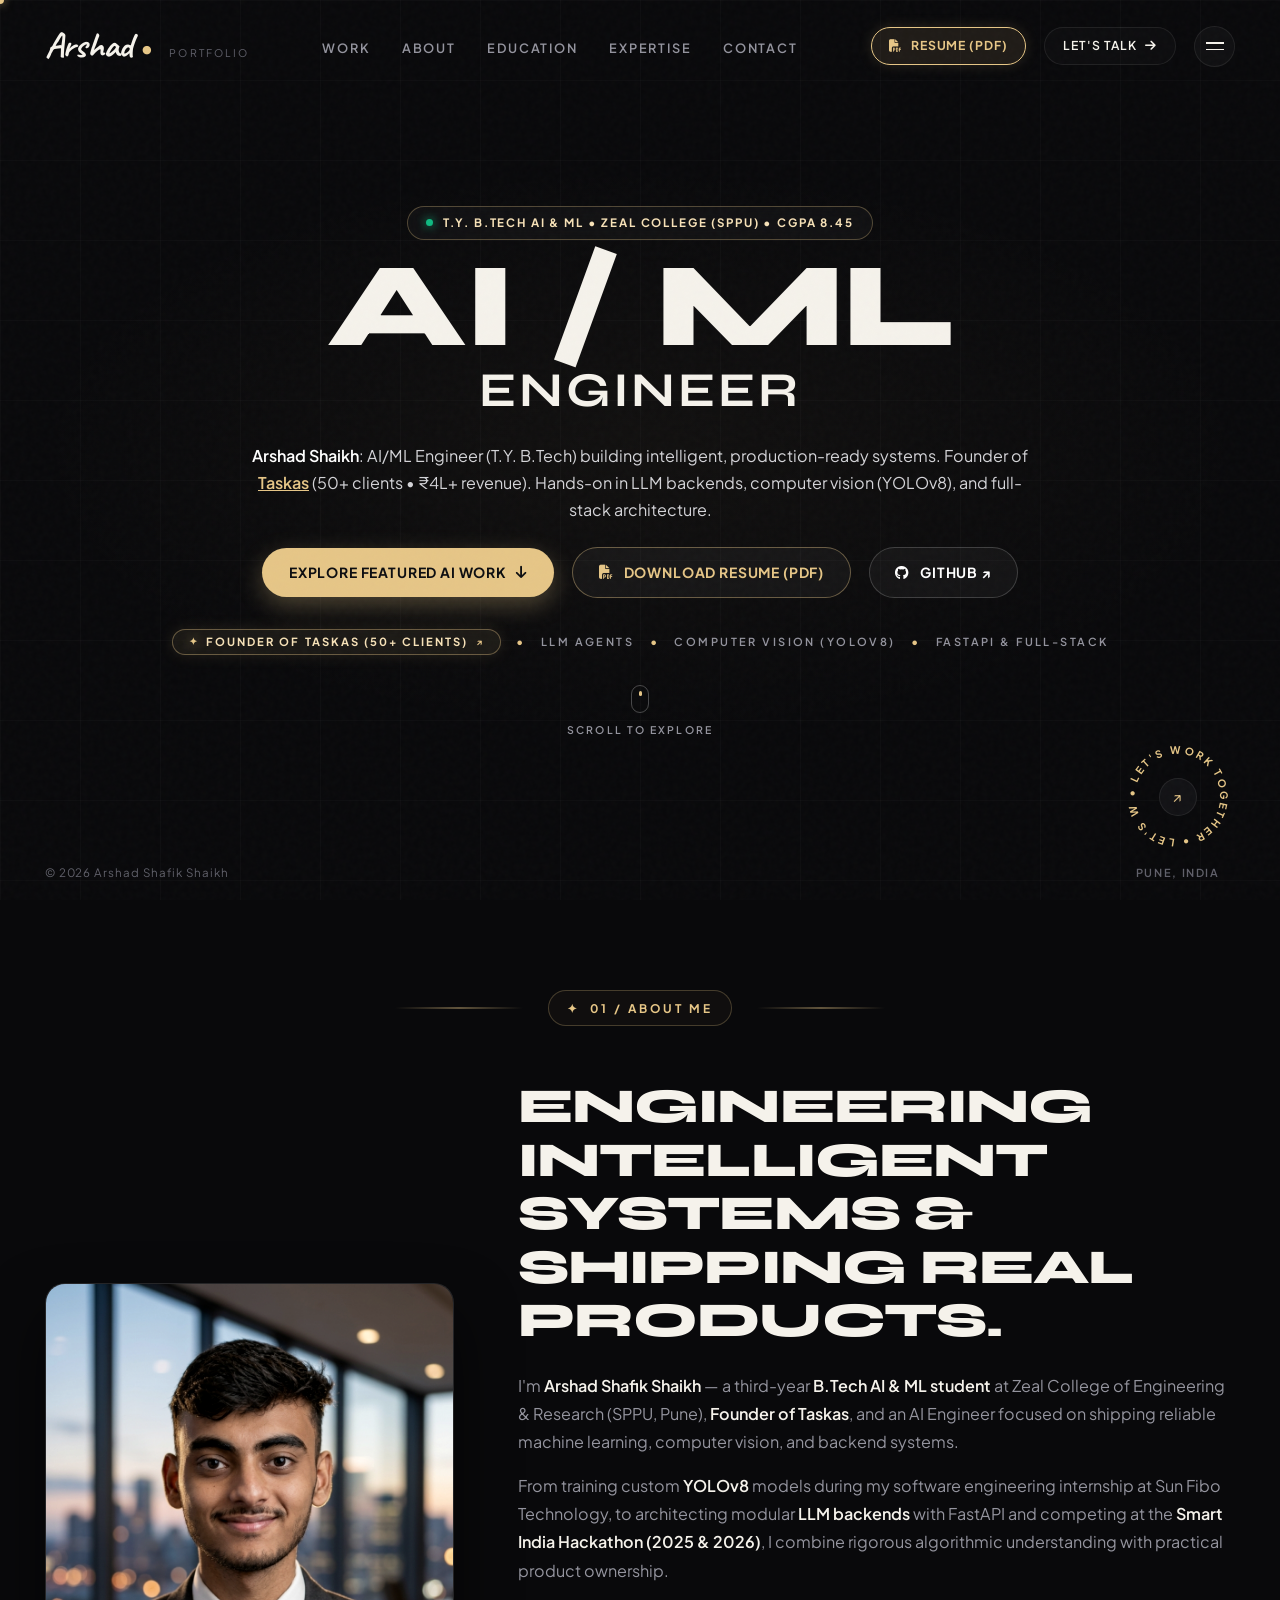
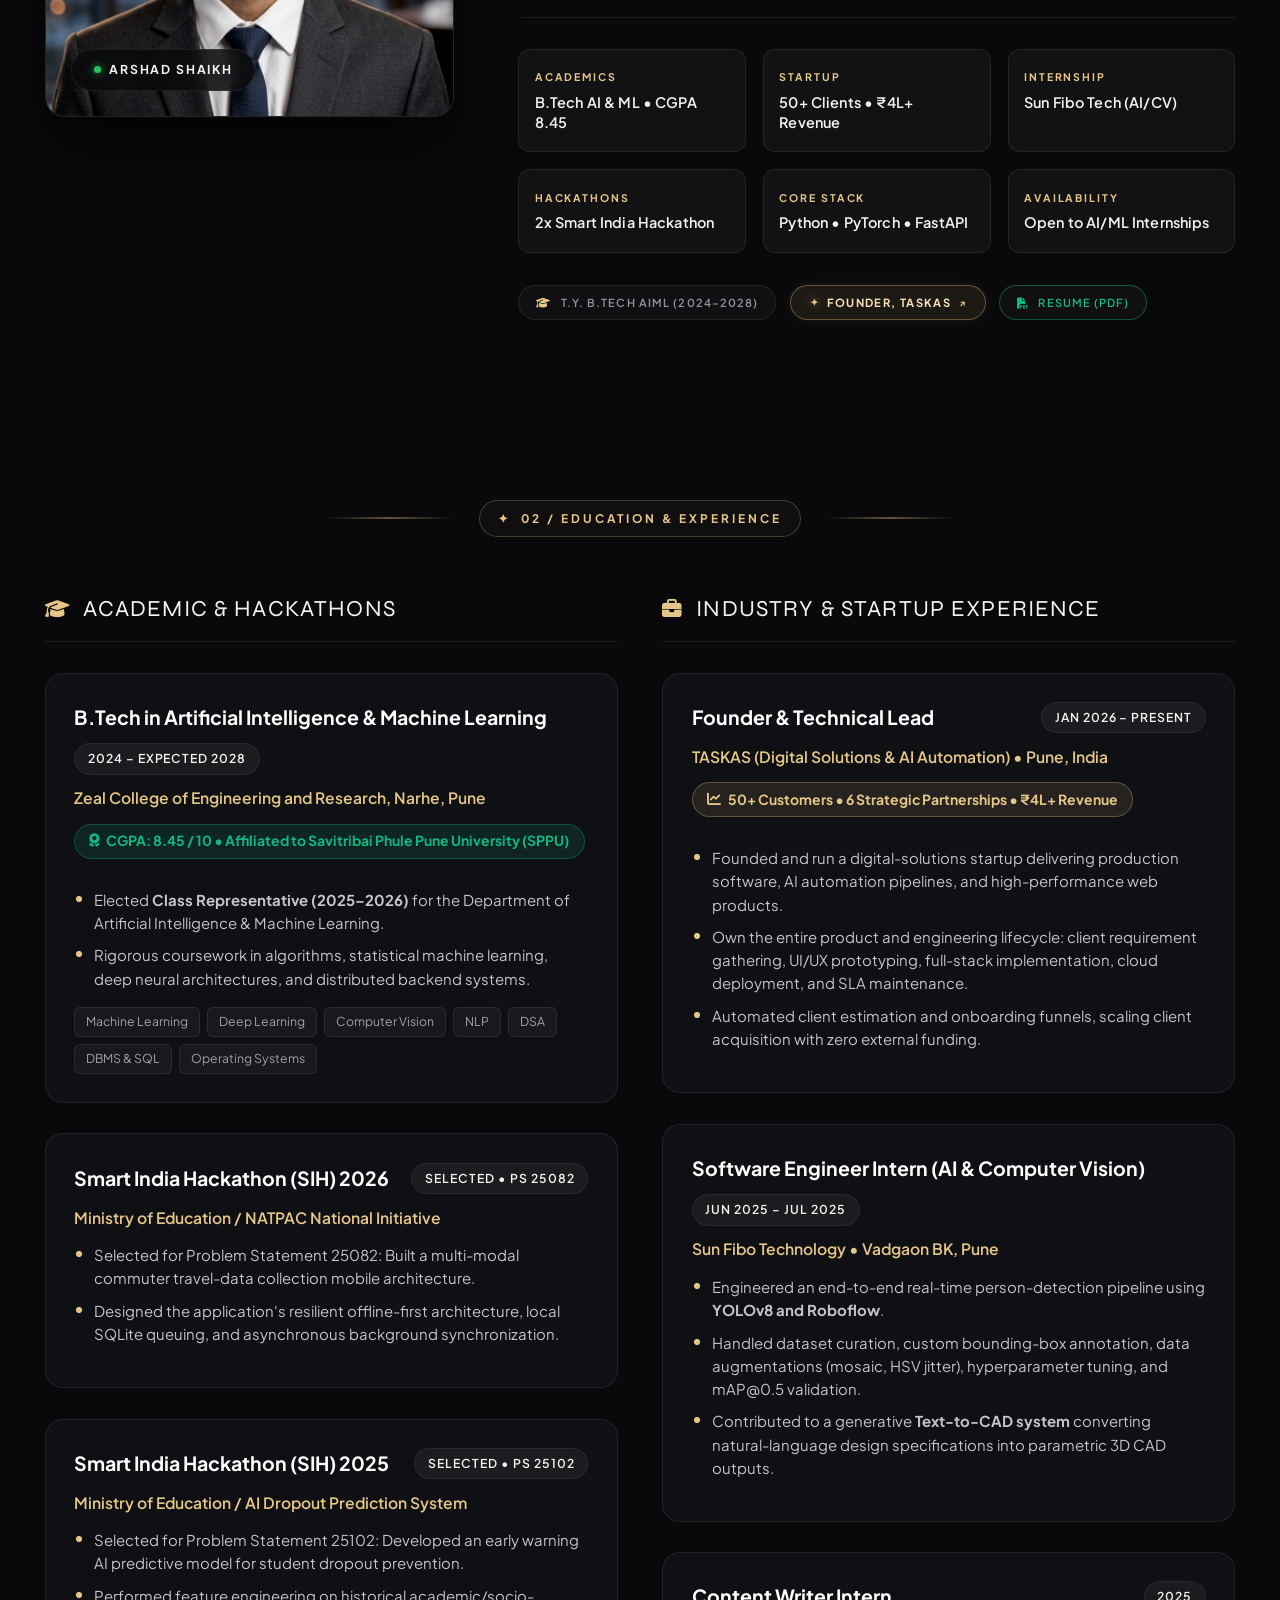
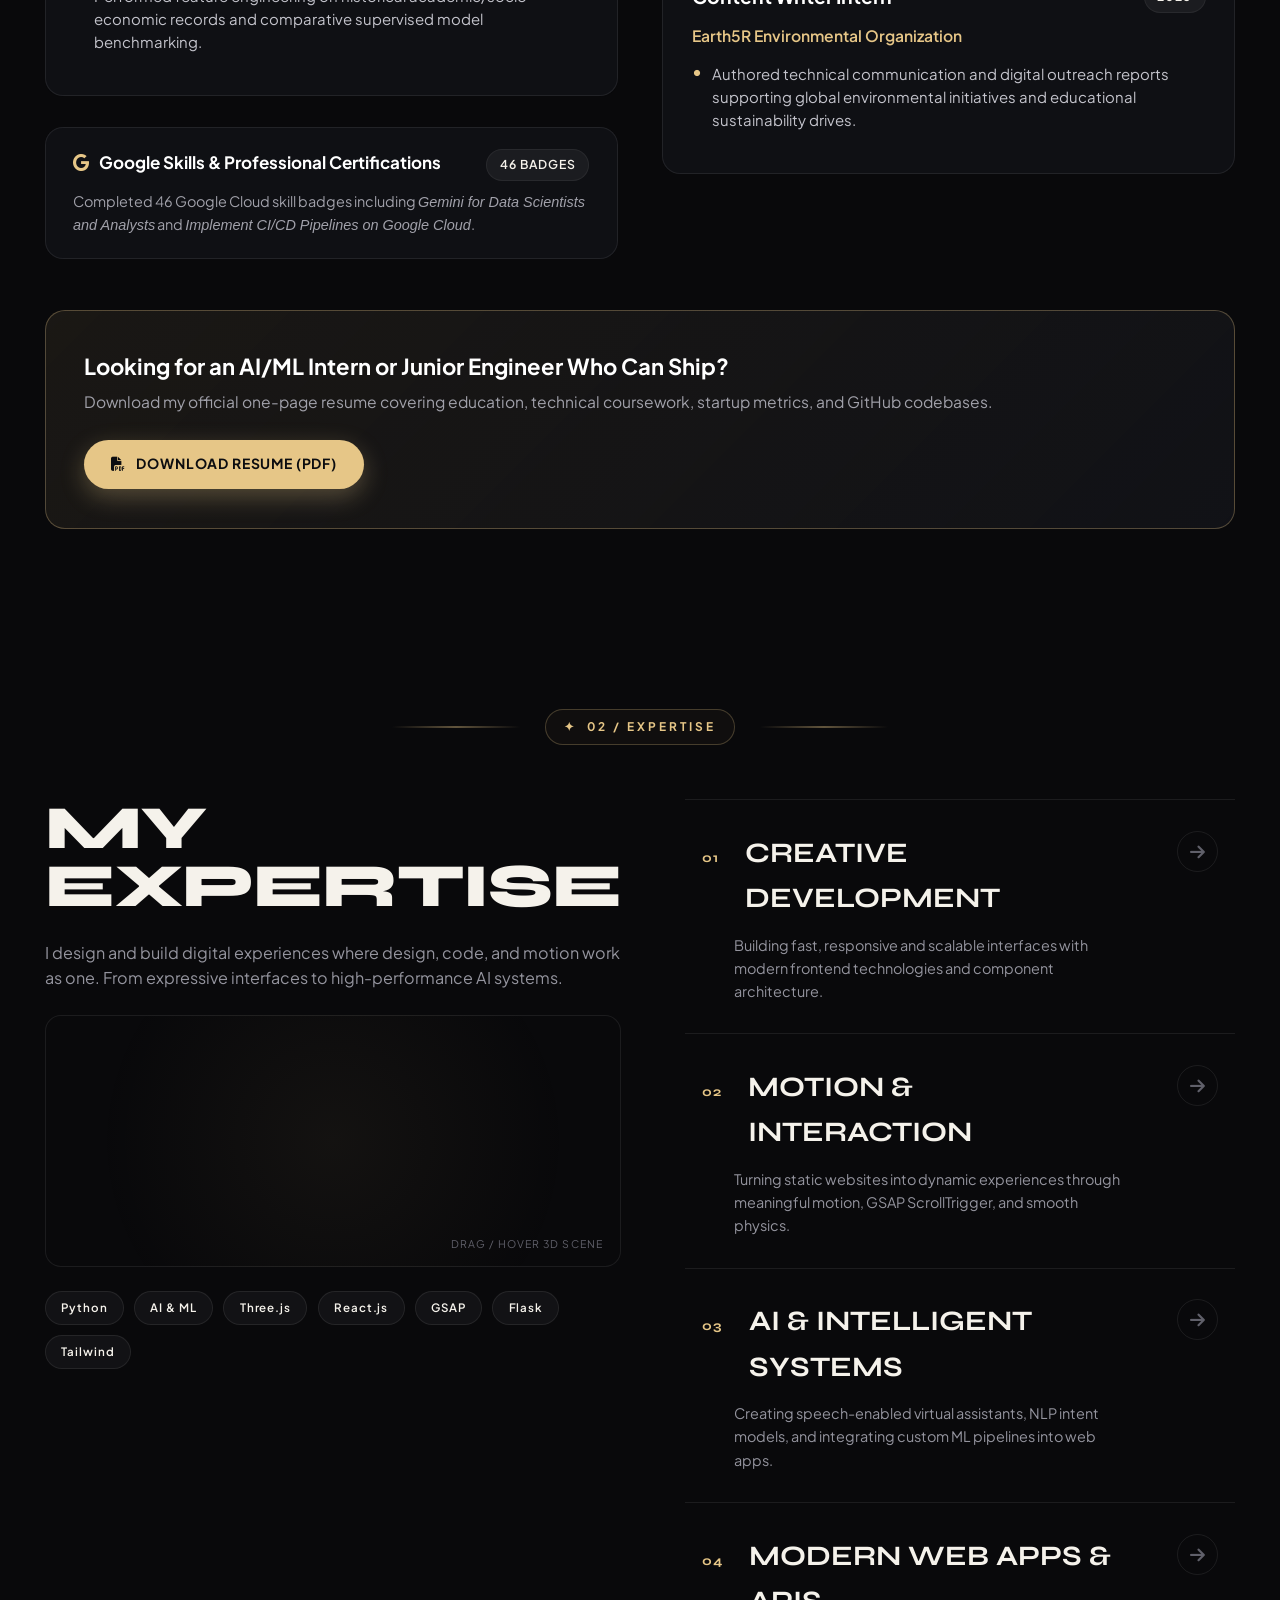
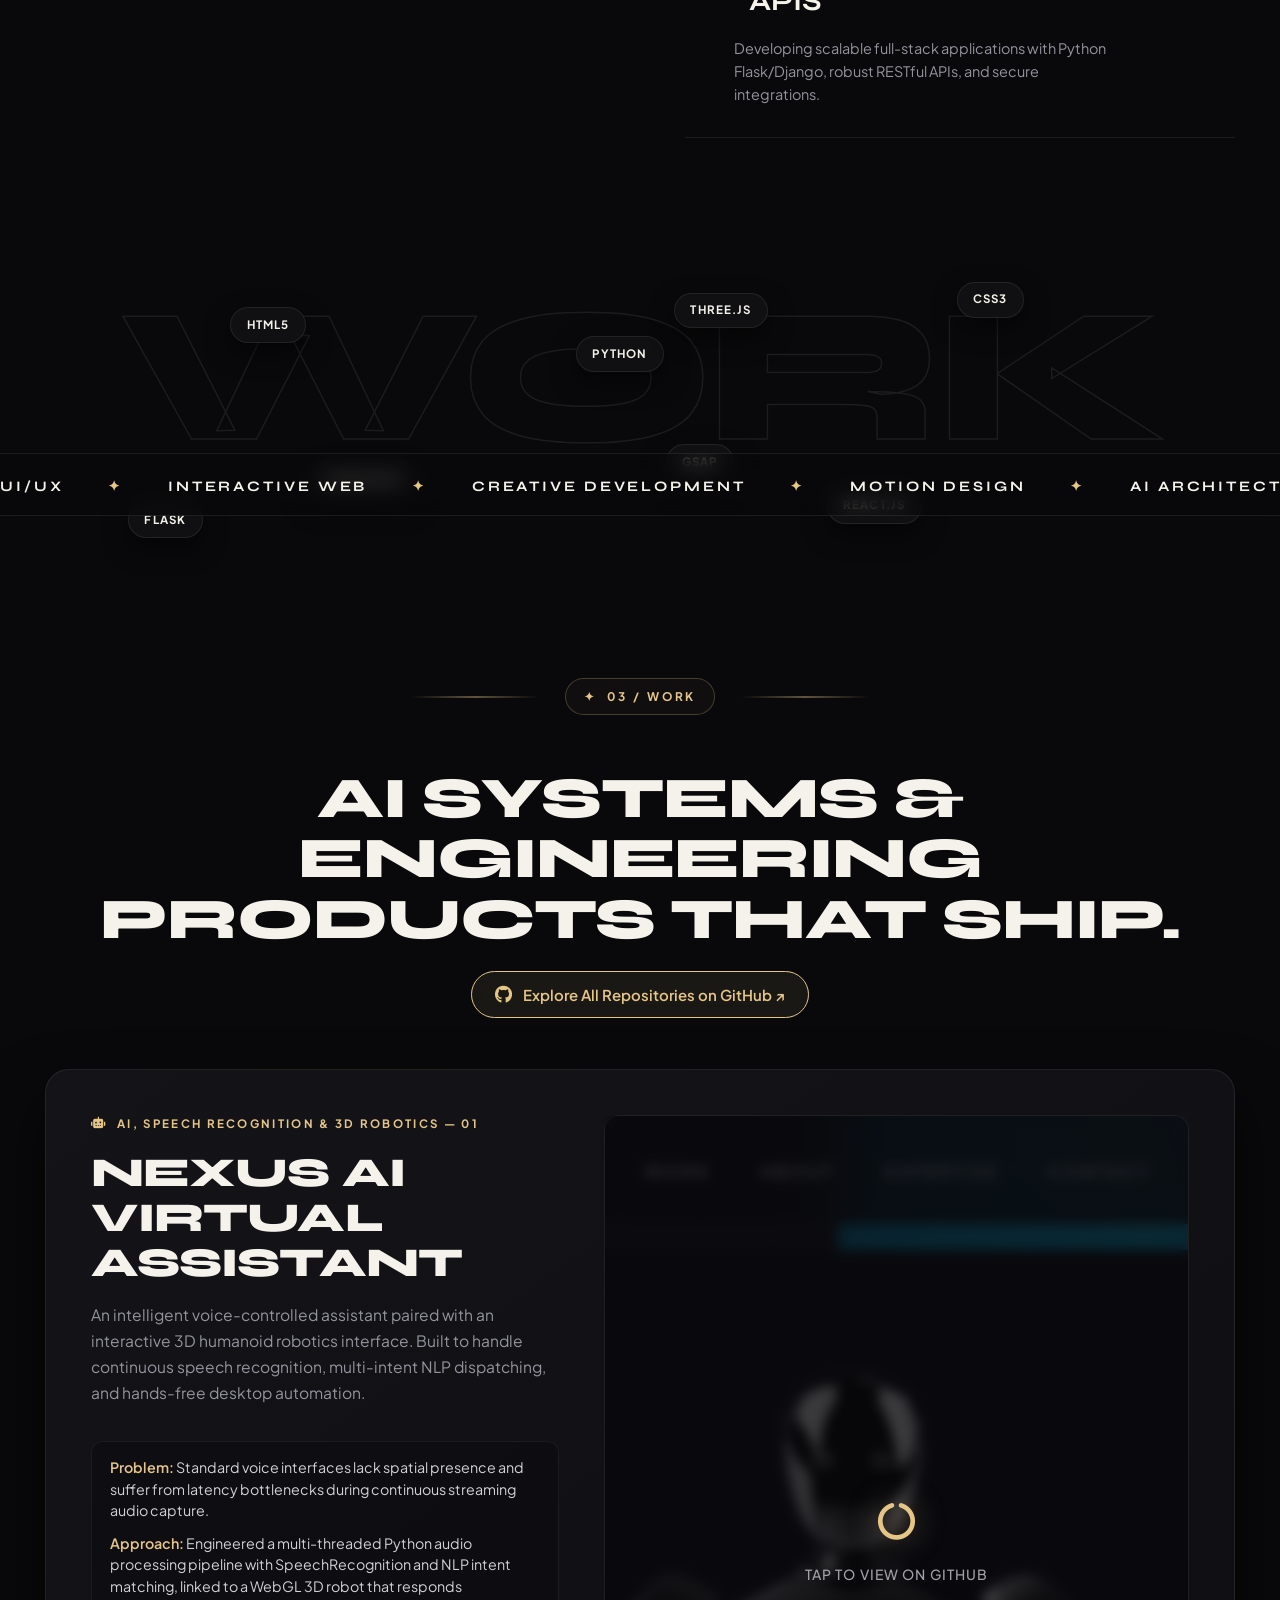
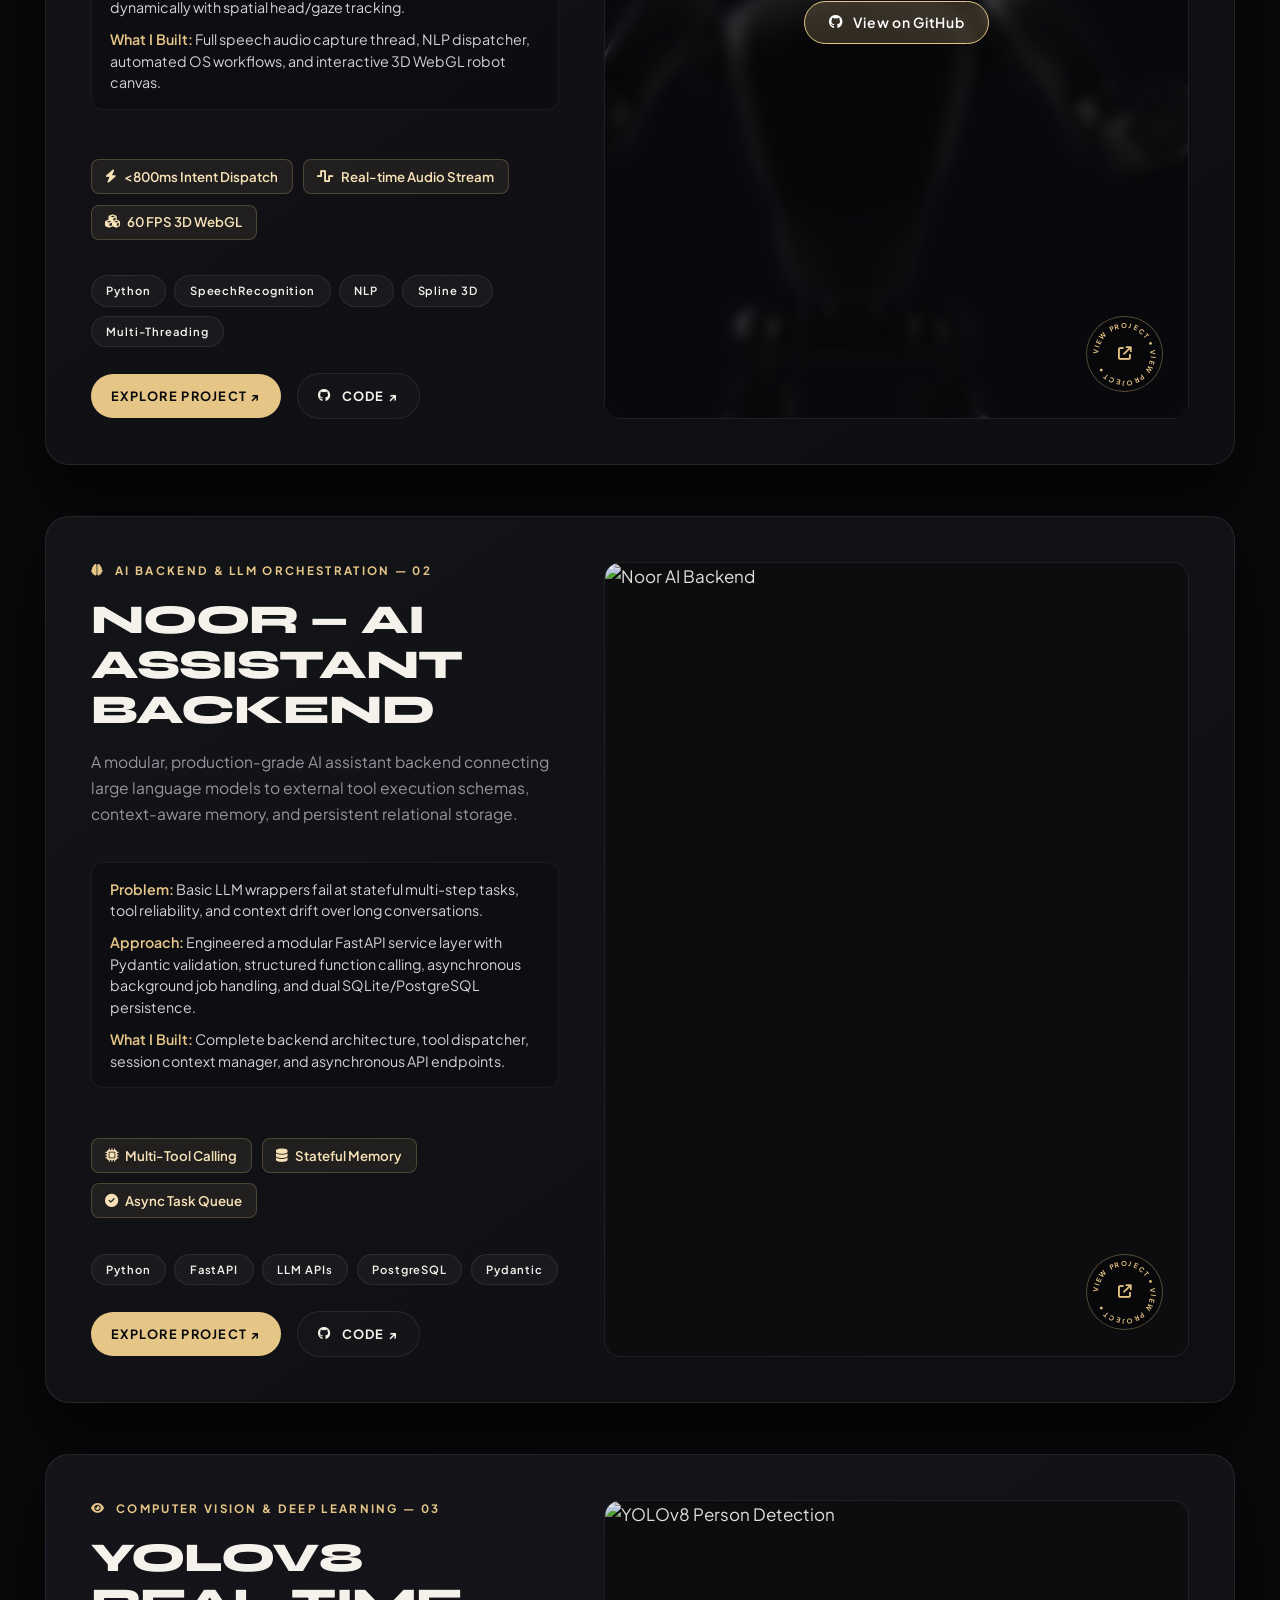
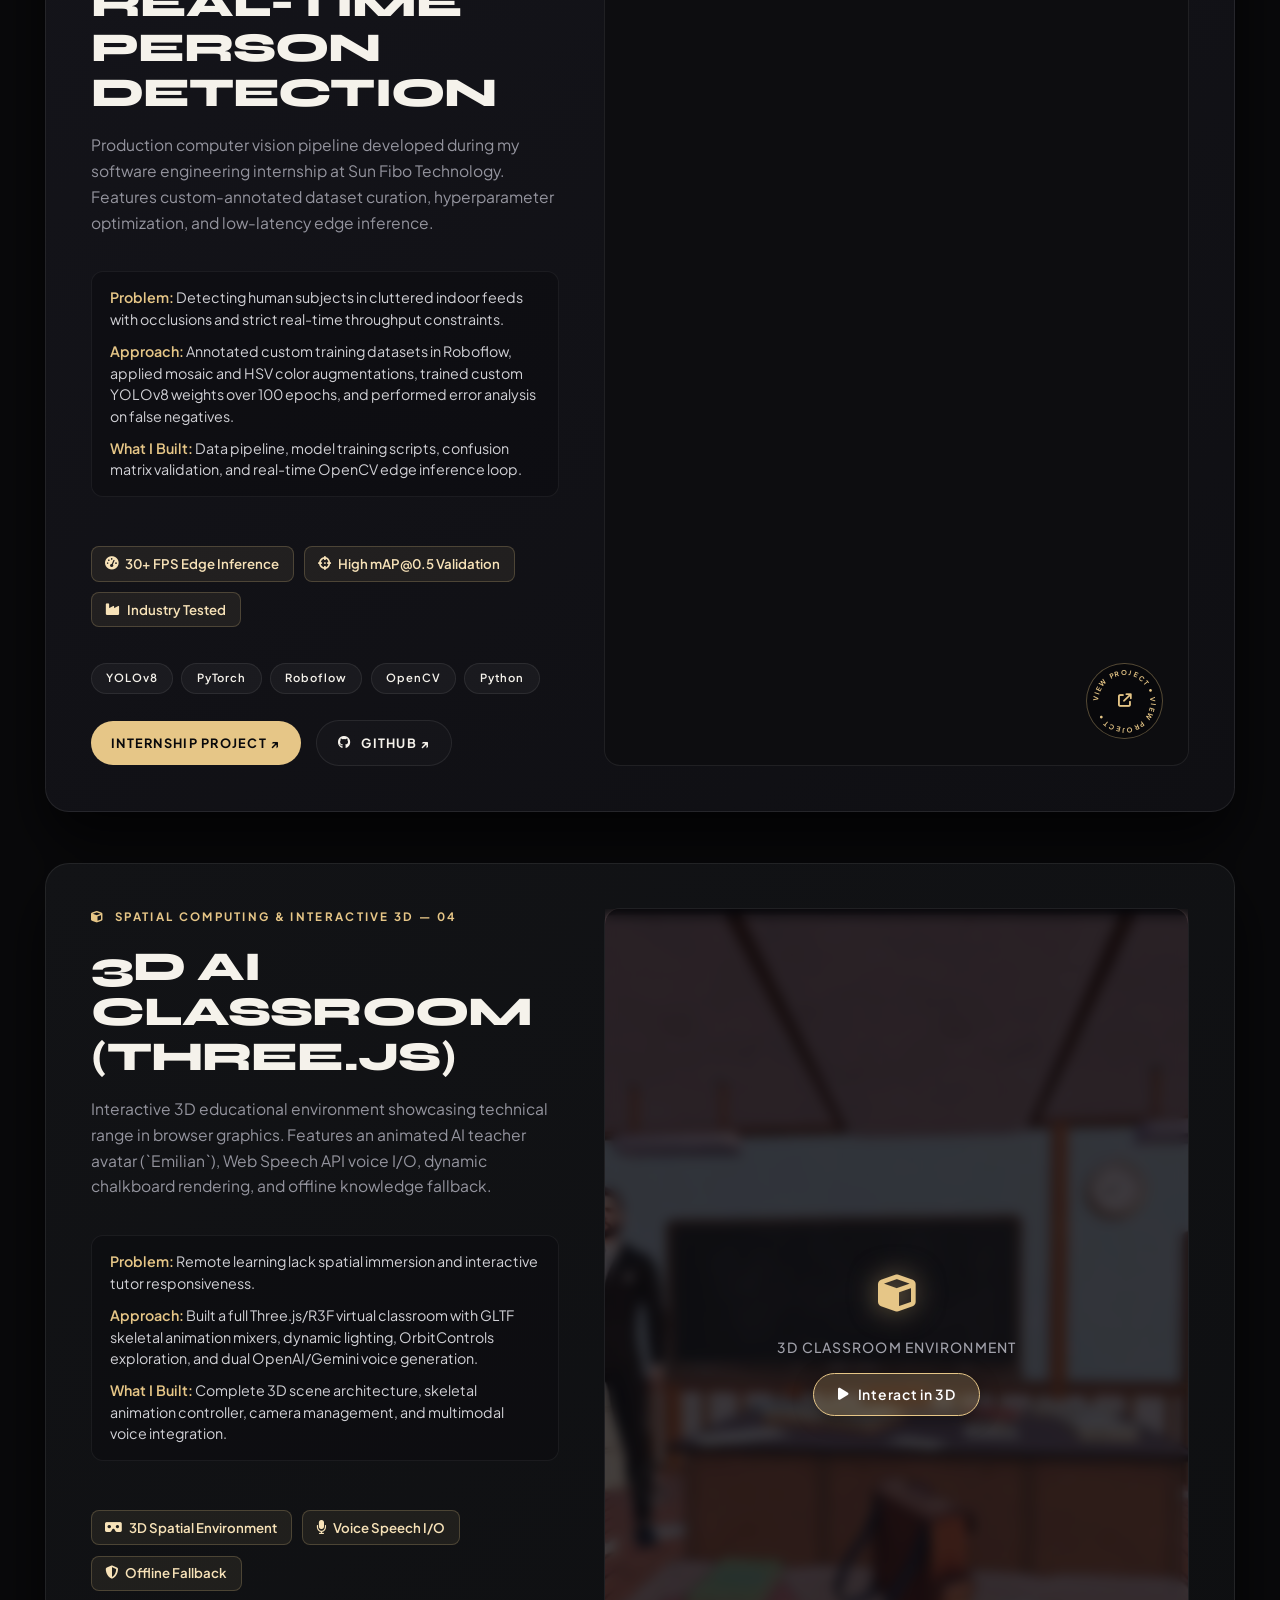
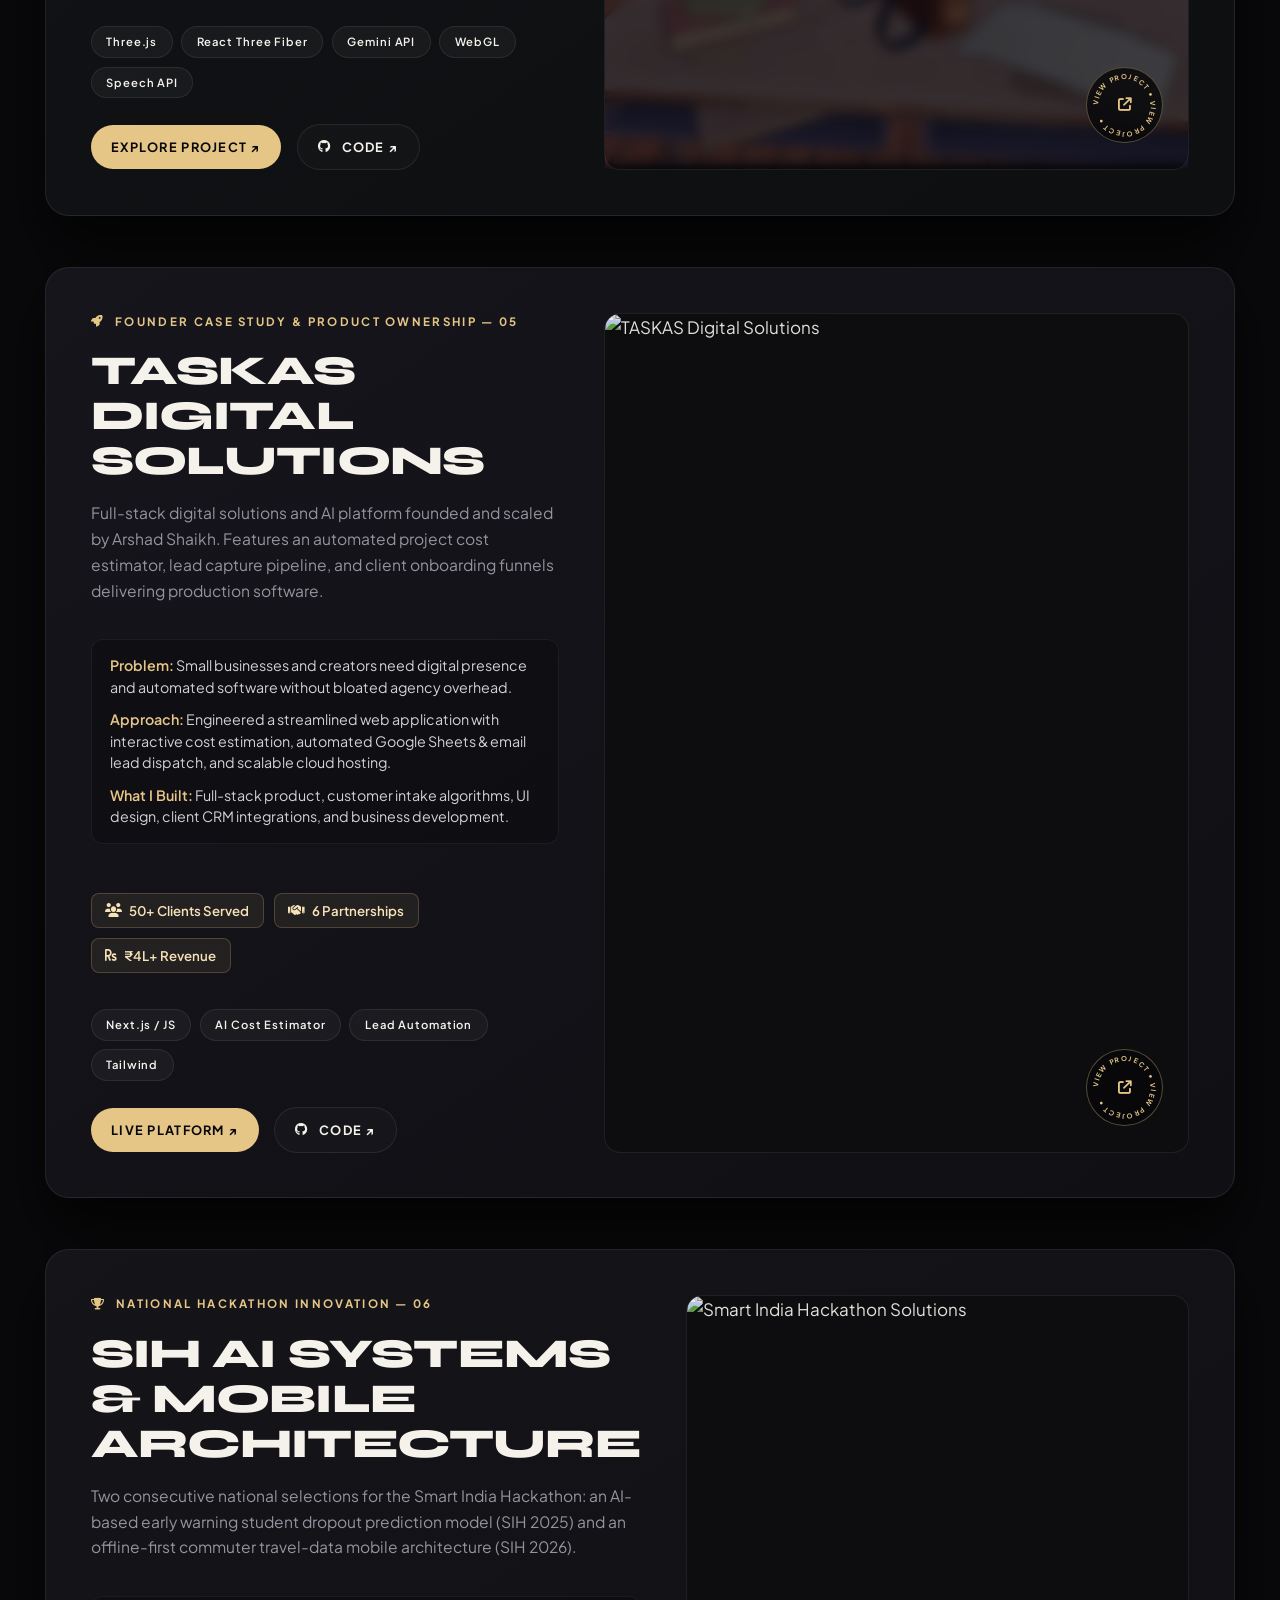
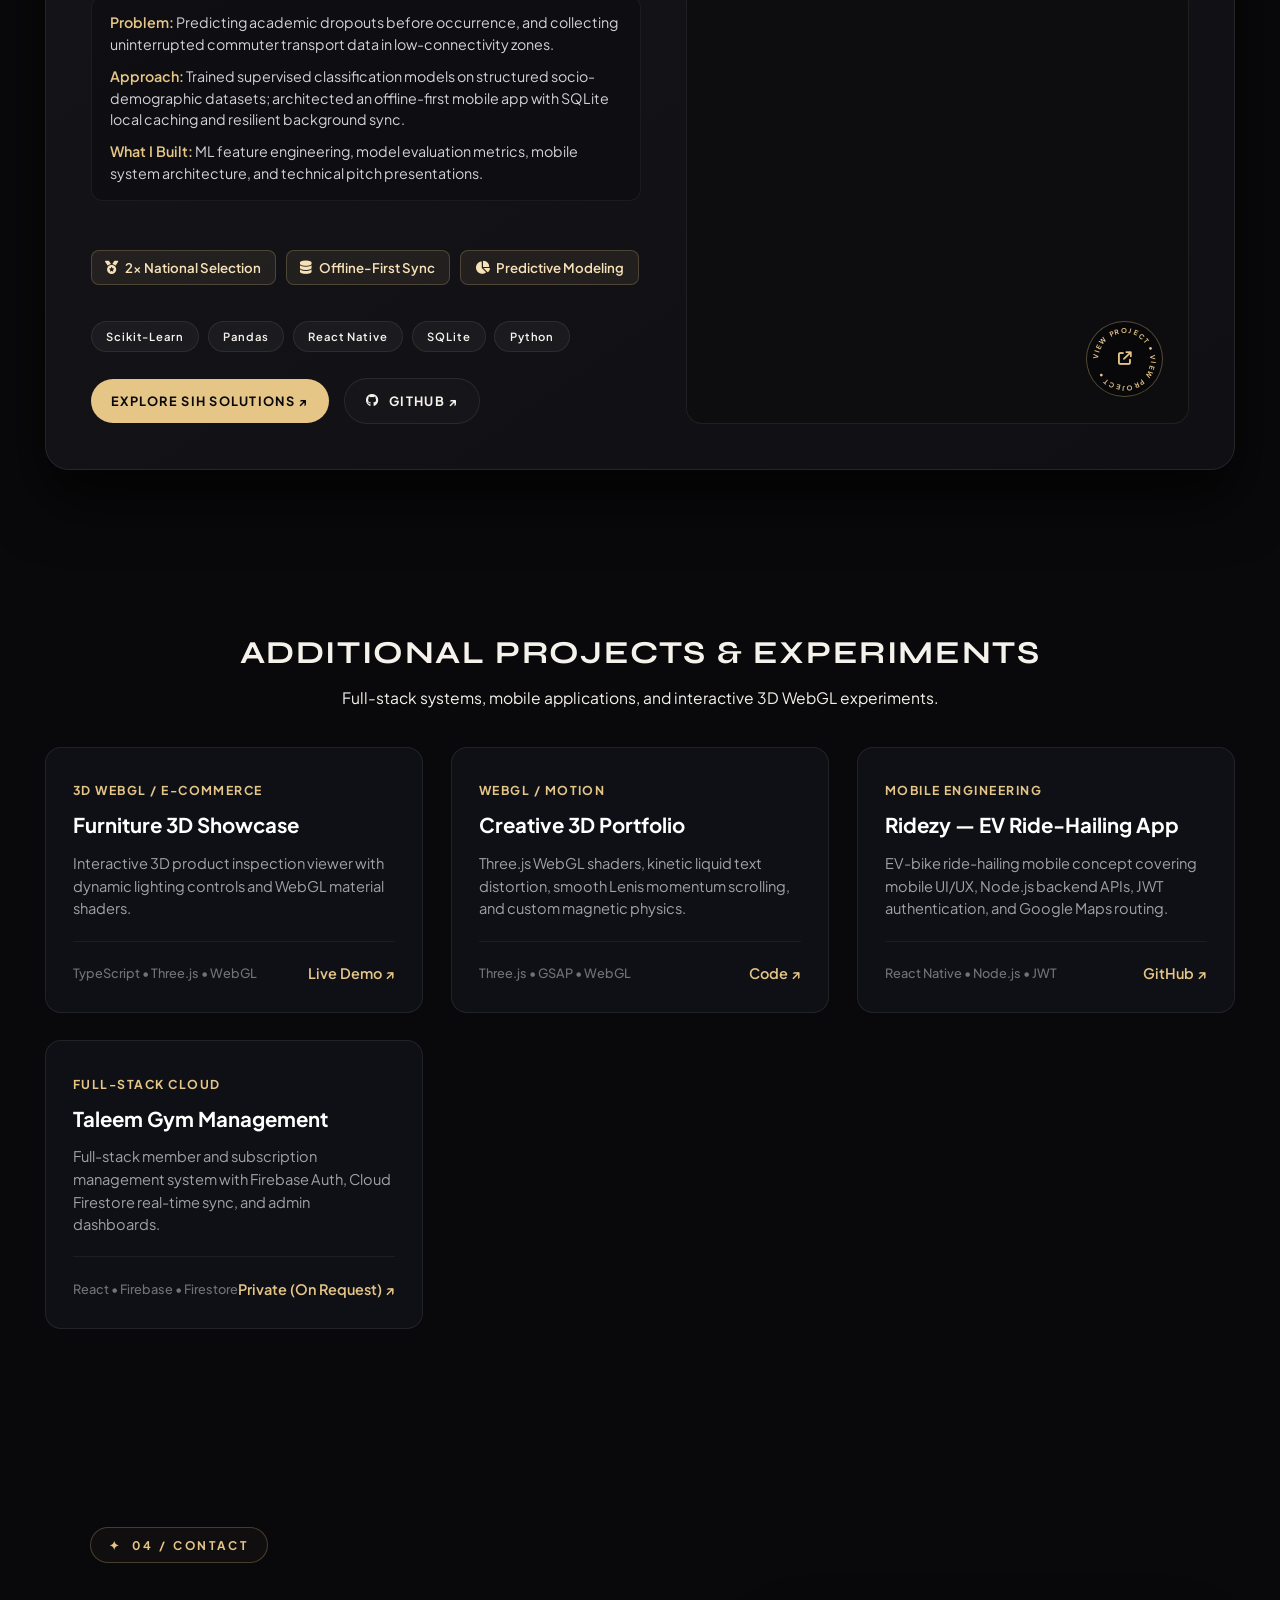
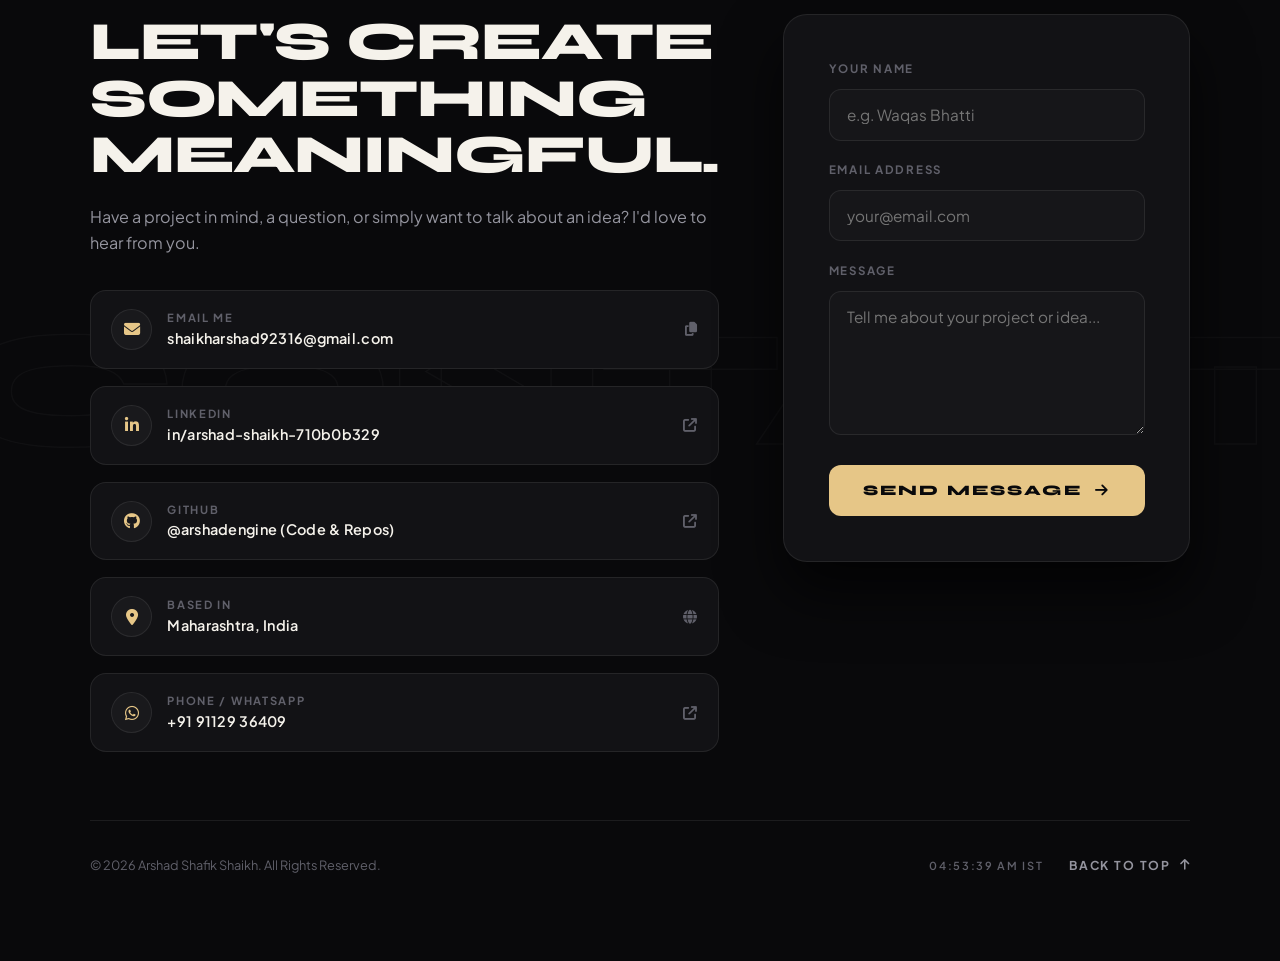
==== commit be3159e2: "fix(layout): polish responsive layouts across hero, about, education, work, and contact" ====
--- a/public/index.html
+++ b/public/index.html
@@ -145,7 +145,7 @@
     </script>
 
     <!-- Stylesheet -->
-    <link rel="stylesheet" href="portfolio.css">
+    <link rel="stylesheet" href="portfolio.css?v=4">
 
     <!-- Font Awesome Icons -->
     <link rel="stylesheet" href="https://cdnjs.cloudflare.com/ajax/libs/font-awesome/6.5.1/css/all.min.css">
--- a/public/portfolio.css
+++ b/public/portfolio.css
@@ -2031,43 +2031,478 @@
     }
 }
 
+@media (max-width: 900px) {
+    .project-card {
+        position: relative !important;
+        top: auto !important;
+        grid-template-columns: 1fr;
+        gap: 1.8rem;
+        padding: 1.6rem 1.4rem;
+        border-radius: 20px;
+        min-height: auto;
+    }
+
+    .card-preview-wrap {
+        min-height: 280px;
+        max-height: 380px;
+    }
+
+    .edu-exp-container {
+        grid-template-columns: 1fr;
+        gap: 2rem;
+    }
+}
+
 @media (max-width: 768px) {
+    /* Navbar Layout */
     .navbar {
-        padding: 1.2rem 1.5rem;
+        padding: 0.85rem 1.2rem;
     }
 
     .nav-links, .nav-cta {
         display: none;
     }
 
+    .nav-resume-btn {
+        padding: 0.4rem 0.8rem;
+        font-size: 0.72rem;
+        gap: 0.35rem;
+    }
+
+    /* Hero Section Mobile Polish */
     .hero-section {
-        padding: 7rem 1.2rem 3rem;
-    }
-
+        min-height: 100svh;
+        height: auto;
+        padding: calc(65px + 1.2rem) 1.1rem 2.5rem;
+        justify-content: flex-start;
+    }
+
+    .hero-content {
+        margin: 0 auto;
+        width: 100%;
+    }
+
+    .hero-student-pill {
+        font-size: 0.68rem;
+        letter-spacing: 0.08em;
+        padding: 0.35rem 0.85rem;
+        margin-bottom: 1.1rem;
+        line-height: 1.45;
+        max-width: 96%;
+        text-align: center;
+    }
+
+    .hero-main-title {
+        font-size: clamp(2.8rem, 13vw, 5.5rem);
+        line-height: 0.95;
+        letter-spacing: -0.01em;
+    }
+
+    .hero-sub-title {
+        font-size: clamp(1.4rem, 6.5vw, 2.6rem);
+        letter-spacing: 0.12em;
+        margin-top: 0.3rem;
+    }
+
+    .hero-bio-lead {
+        font-size: 0.92rem;
+        line-height: 1.6;
+        padding: 0 0.4rem;
+        margin-top: 1.2rem;
+    }
+
+    .hero-tag-pills {
+        gap: 0.45rem;
+        margin-top: 1.4rem;
+        font-size: 0.68rem;
+        letter-spacing: 0.12em;
+        line-height: 1.8;
+    }
+
+    .hero-founder-badge {
+        font-size: 0.7rem;
+        padding: 0.32rem 0.75rem;
+    }
+
+    .hero-bottom-bar {
+        position: static;
+        flex-direction: column-reverse;
+        align-items: center;
+        gap: 1.2rem;
+        margin-top: 2rem;
+        padding: 0.5rem 0 0;
+        width: 100%;
+    }
+
+    .rotating-badge-container {
+        width: 76px;
+        height: 76px;
+    }
+
+    .badge-center-arrow {
+        width: 26px;
+        height: 26px;
+        font-size: 0.75rem;
+    }
+
+    .hero-bottom-left {
+        font-size: 0.72rem;
+        color: var(--text-dim);
+    }
+
+    /* Section Global Polish */
     .section-wrapper {
-        padding: 5rem 1.5rem;
+        padding: 4rem 1.15rem;
+    }
+
+    .section-badge-header {
+        margin-bottom: 2rem;
+    }
+
+    /* Section Headlines: Balanced Luxury Typography */
+    .about-headline,
+    .projects-headline,
+    .contact-headline {
+        font-size: clamp(1.28rem, 5.2vw, 1.85rem);
+        line-height: 1.25;
+        letter-spacing: -0.01em;
+        text-transform: none;
+        word-break: normal;
+        overflow-wrap: break-word;
+    }
+
+    .expertise-title {
+        font-size: clamp(1.8rem, 6.5vw, 2.8rem);
+        line-height: 1.15;
+    }
+
+    /* About Section */
+    .about-grid {
+        gap: 2.2rem;
+    }
+
+    .portrait-card {
+        max-width: 320px;
+        border-radius: 18px;
+    }
+
+    .about-bio {
+        font-size: 0.92rem;
+        line-height: 1.65;
     }
 
     .about-metrics-grid {
         grid-template-columns: repeat(2, 1fr);
-    }
-
-    .hero-bottom-bar {
-        position: static;
+        gap: 0.65rem;
+        margin-top: 0.8rem;
+        padding-top: 1.2rem;
+    }
+
+    .metric-item {
+        padding: 0.8rem 0.85rem;
+        border-radius: 10px;
+    }
+
+    .metric-label {
+        font-size: 0.6rem;
+        letter-spacing: 0.12em;
+        margin-bottom: 0.25rem;
+    }
+
+    .metric-value {
+        font-size: 0.82rem;
+        line-height: 1.35;
+    }
+
+    .about-pills-row {
+        gap: 0.5rem;
+        margin-top: 0.8rem;
+    }
+
+    .status-pill {
+        font-size: 0.68rem;
+        padding: 0.38rem 0.75rem;
+    }
+
+    /* Education & Experience */
+    .edu-exp-container {
+        gap: 2rem;
+        margin-top: 1.5rem;
+    }
+
+    .edu-column, .exp-column {
+        gap: 1.2rem;
+    }
+
+    .edu-col-title {
+        font-size: 1.15rem;
+        padding-bottom: 0.6rem;
+    }
+
+    .edu-card, .exp-card, .hackathon-card {
+        padding: 1.15rem 1rem;
+        border-radius: 14px;
+    }
+
+    .card-header-row {
         flex-direction: column;
-        align-items: center;
+        align-items: flex-start;
+        gap: 0.4rem;
+        margin-bottom: 0.4rem;
+    }
+
+    .card-role-title {
+        font-size: 1.02rem;
+        line-height: 1.3;
+    }
+
+    .card-org-name {
+        font-size: 0.85rem;
+        margin-bottom: 0.6rem;
+    }
+
+    .card-date-badge {
+        font-size: 0.68rem;
+        padding: 0.22rem 0.55rem;
+        align-self: flex-start;
+    }
+
+    .cgpa-highlight-badge {
+        font-size: 0.75rem;
+        padding: 0.3rem 0.65rem;
+        margin-bottom: 0.6rem;
+        line-height: 1.35;
+    }
+
+    .card-bullet-list {
+        margin: 0.6rem 0;
+        gap: 0.45rem;
+    }
+
+    .card-bullet-list li {
+        font-size: 0.82rem;
+        line-height: 1.5;
+        padding-left: 1.1rem;
+    }
+
+    .coursework-pills {
+        gap: 0.35rem;
+        margin-top: 0.75rem;
+    }
+
+    .course-chip {
+        font-size: 0.68rem;
+        padding: 0.2rem 0.5rem;
+    }
+
+    .resume-download-banner {
+        flex-direction: column;
+        align-items: stretch;
+        text-align: center;
+        padding: 1.5rem 1.2rem;
+        margin-top: 2rem;
+        gap: 1.2rem;
+        border-radius: 16px;
+    }
+
+    .resume-banner-text h3 {
+        font-size: 1.15rem;
+        line-height: 1.35;
+    }
+
+    .resume-banner-text p {
+        font-size: 0.85rem;
+        line-height: 1.5;
+    }
+
+    .resume-download-banner .hero-cta-primary {
+        width: 100%;
+        justify-content: center;
+        padding: 0.78rem 1.2rem;
+        font-size: 0.82rem;
+    }
+
+    /* Kinetic Work Header */
+    .floating-skills-overlay {
+        display: none;
+    }
+
+    .work-marquee-section {
+        padding: 3rem 0 2rem;
+    }
+
+    .giant-work-title {
+        font-size: clamp(3.5rem, 16vw, 6.5rem);
+    }
+
+    /* Work Projects Section */
+    .cards-stack-container {
         gap: 2rem;
-        margin-top: 3rem;
+        padding-bottom: 3rem;
+    }
+
+    .project-card {
+        padding: 1.3rem 1.15rem;
+        border-radius: 18px;
+        gap: 1.4rem;
+    }
+
+    .card-info {
+        gap: 0.85rem;
+    }
+
+    .card-category-tag {
+        font-size: 0.68rem;
+        letter-spacing: 0.12em;
+    }
+
+    .card-title {
+        font-size: clamp(1.2rem, 4.6vw, 1.65rem);
+        line-height: 1.25;
+        text-transform: none;
+    }
+
+    .card-desc {
+        font-size: 0.86rem;
+        line-height: 1.55;
+    }
+
+    .case-study-specs {
+        padding: 0.75rem 0.85rem;
+        gap: 0.45rem;
+        border-radius: 10px;
+        margin: 0.5rem 0;
+    }
+
+    .spec-line {
+        font-size: 0.78rem;
+        line-height: 1.45;
+    }
+
+    .metrics-highlight-strip {
+        gap: 0.4rem;
+        margin-top: 0.4rem;
+    }
+
+    .metric-badge-item {
+        font-size: 0.72rem;
+        padding: 0.28rem 0.65rem;
+    }
+
+    .card-tech-list {
+        gap: 0.4rem;
+        margin-top: 0.6rem;
+    }
+
+    .card-tech-badge {
+        font-size: 0.68rem;
+        padding: 0.25rem 0.65rem;
+    }
+
+    .card-preview-wrap {
+        min-height: 260px;
+        max-height: 360px;
+        border-radius: 14px;
+    }
+
+    .github-repo-pill {
+        font-size: 0.8rem;
+        padding: 0.55rem 1.1rem;
+        width: 100%;
+        max-width: 320px;
+        justify-content: center;
+        text-align: center;
+        margin: 0 auto;
+    }
+
+    /* Experiments Grid */
+    .experiments-grid {
+        grid-template-columns: 1fr;
+        gap: 1.1rem;
+    }
+
+    .experiment-card {
+        padding: 1.25rem 1.15rem;
+        border-radius: 14px;
+    }
+
+    /* Contact Section */
+    .contact-grid {
+        grid-template-columns: 1fr;
+        gap: 2.2rem;
+    }
+
+    .contact-cards-col {
+        gap: 0.7rem;
+    }
+
+    .contact-info-card {
+        padding: 0.85rem 1rem;
+        border-radius: 12px;
+    }
+
+    .info-title {
+        font-size: 0.72rem;
+    }
+
+    .info-detail {
+        font-size: 0.82rem;
+        word-break: break-all;
     }
 
     .contact-form-card {
-        padding: 2rem 1.5rem;
+        padding: 1.5rem 1.15rem;
+        border-radius: 18px;
+    }
+
+    .form-submit-btn {
+        padding: 0.85rem 1.4rem;
+        font-size: 0.82rem;
+        width: 100%;
+        justify-content: center;
     }
 
     .portfolio-footer {
         flex-direction: column;
-        gap: 1.5rem;
+        gap: 1.2rem;
         text-align: center;
+        padding: 2rem 1.2rem;
+    }
+}
+
+@media (max-width: 640px) {
+    /* Hero Buttons Full-Width Stack */
+    .hero-cta-group {
+        flex-direction: column;
+        width: 100%;
+        max-width: 320px;
+        margin: 1.4rem auto 0;
+        gap: 0.65rem;
+    }
+
+    .hero-cta-primary,
+    .hero-cta-secondary {
+        width: 100%;
+        justify-content: center;
+        padding: 0.78rem 1.2rem;
+        font-size: 0.82rem;
+        text-align: center;
+    }
+
+    /* Card Action Buttons Stack */
+    .card-actions {
+        flex-direction: column;
+        width: 100%;
+        gap: 0.6rem;
+        margin-top: 0.6rem;
+    }
+
+    .card-btn {
+        width: 100%;
+        justify-content: center;
+        text-align: center;
+        padding: 0.75rem 1rem;
+        font-size: 0.8rem;
     }
 }
 
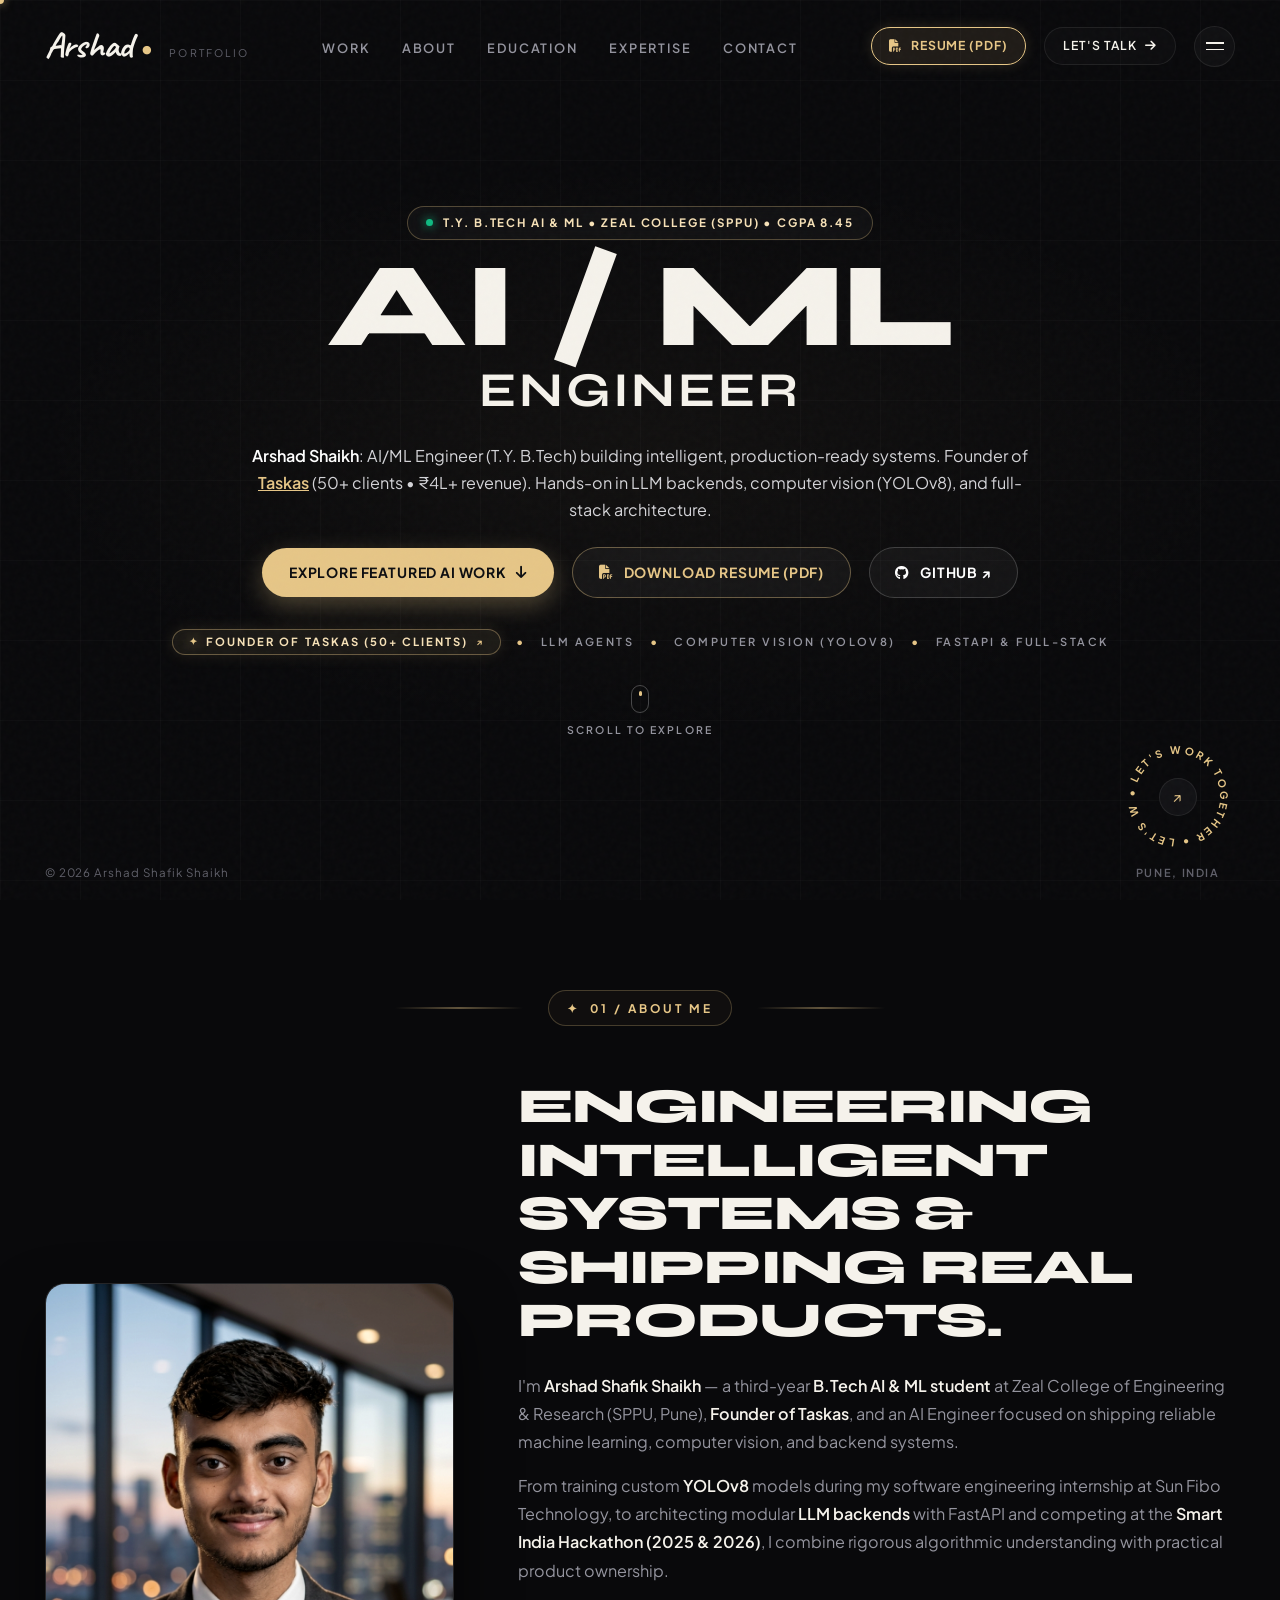
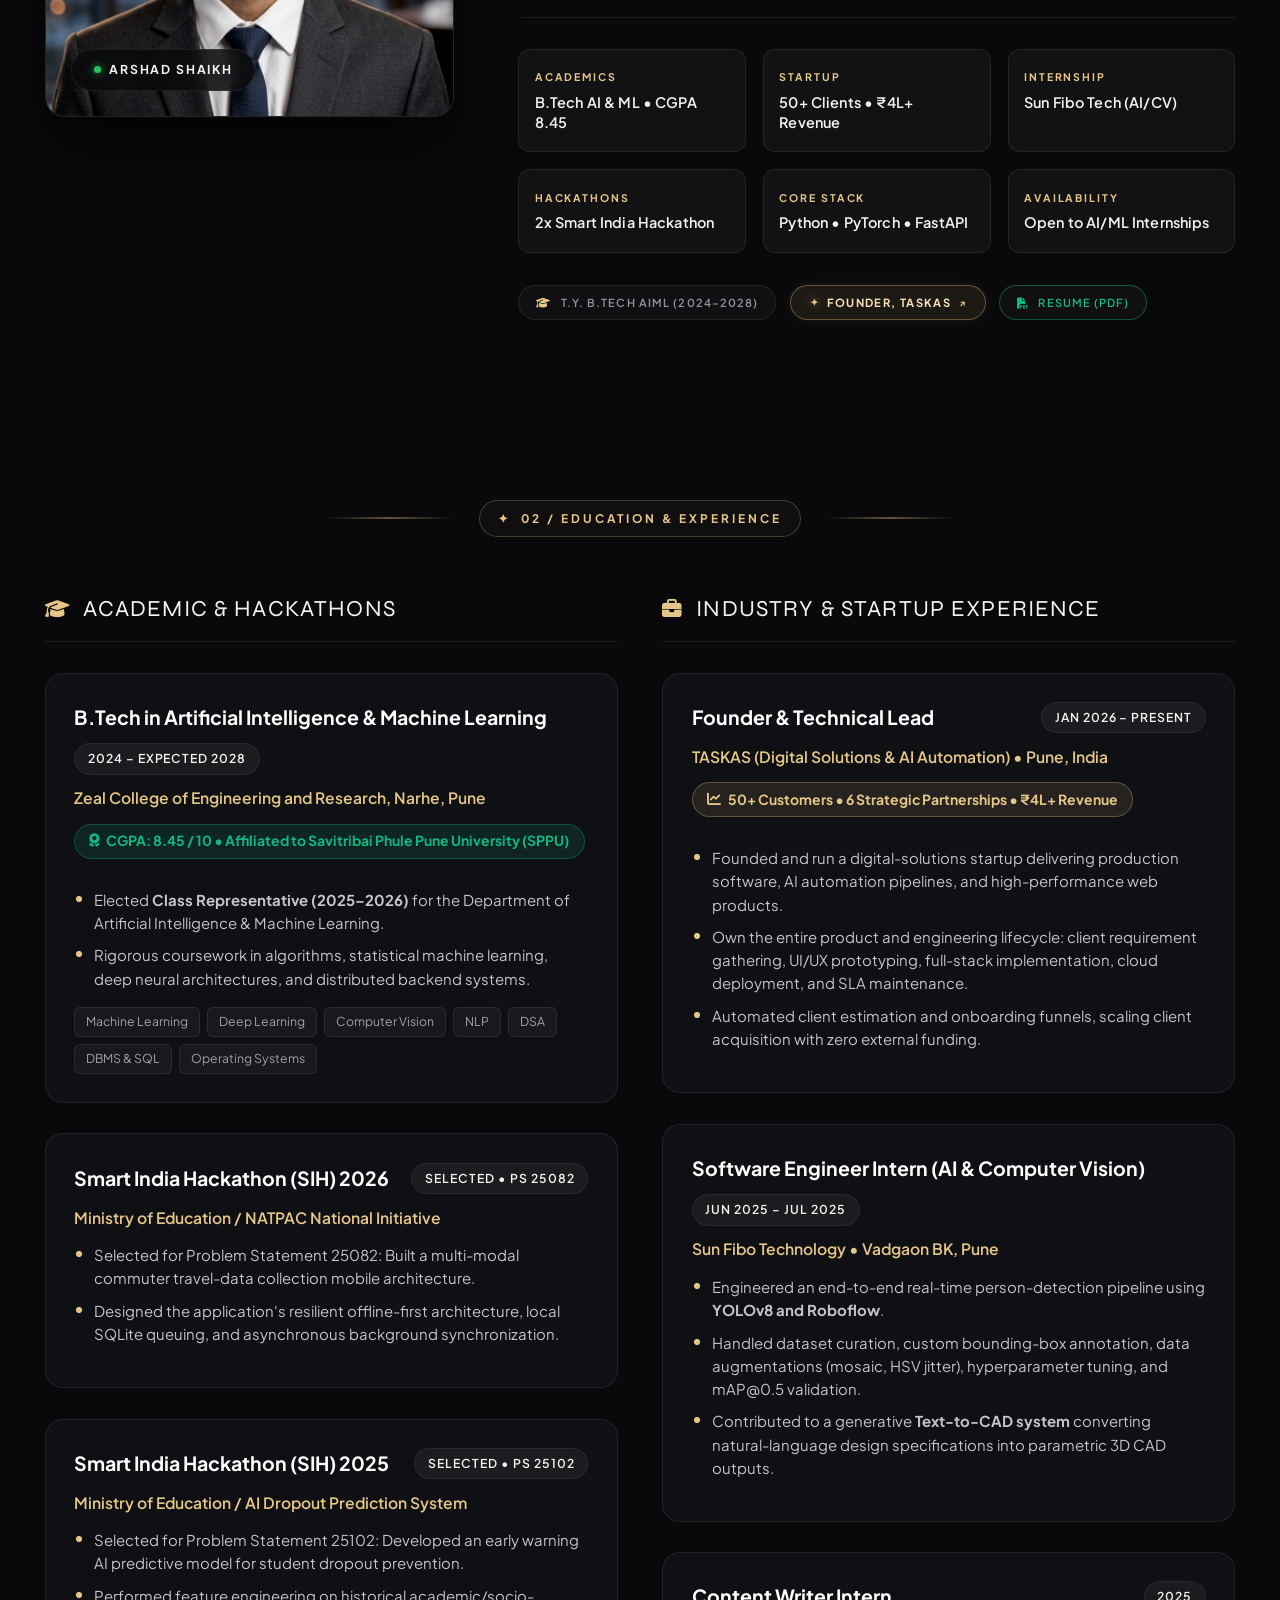
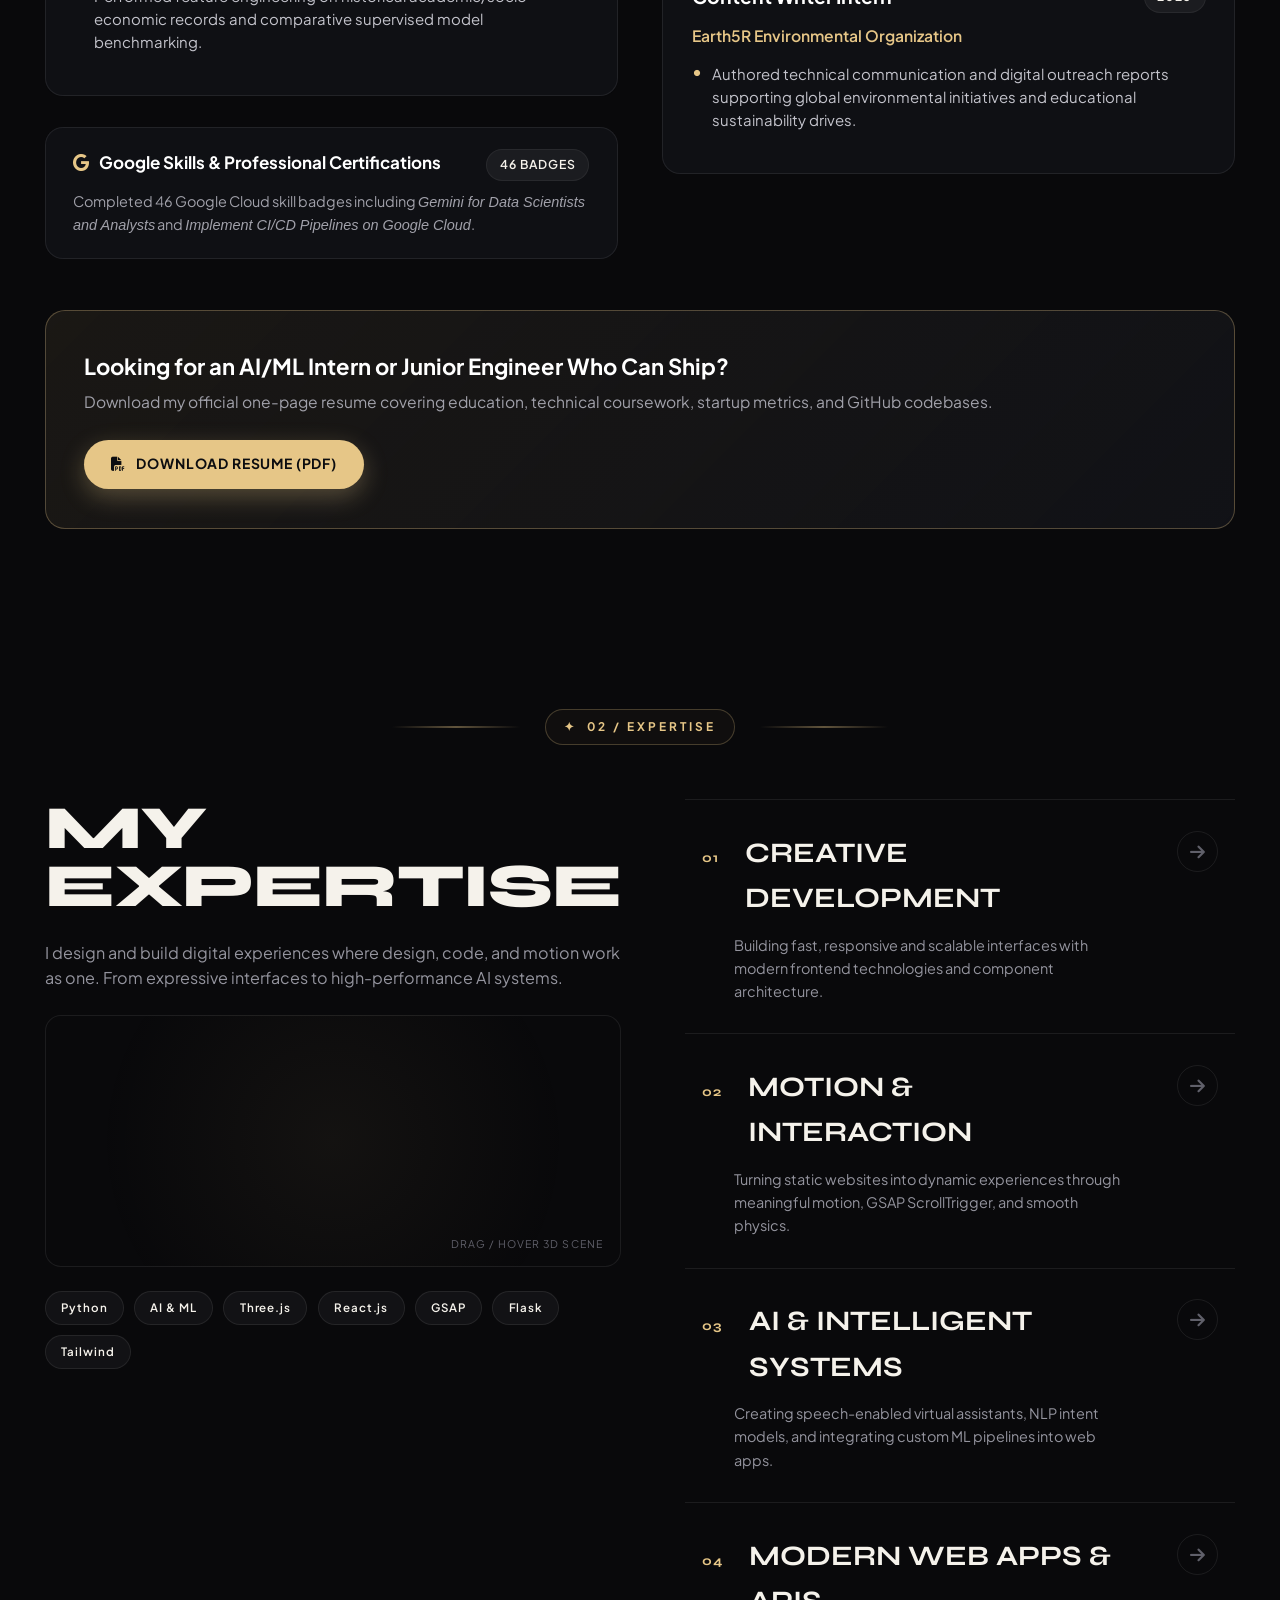
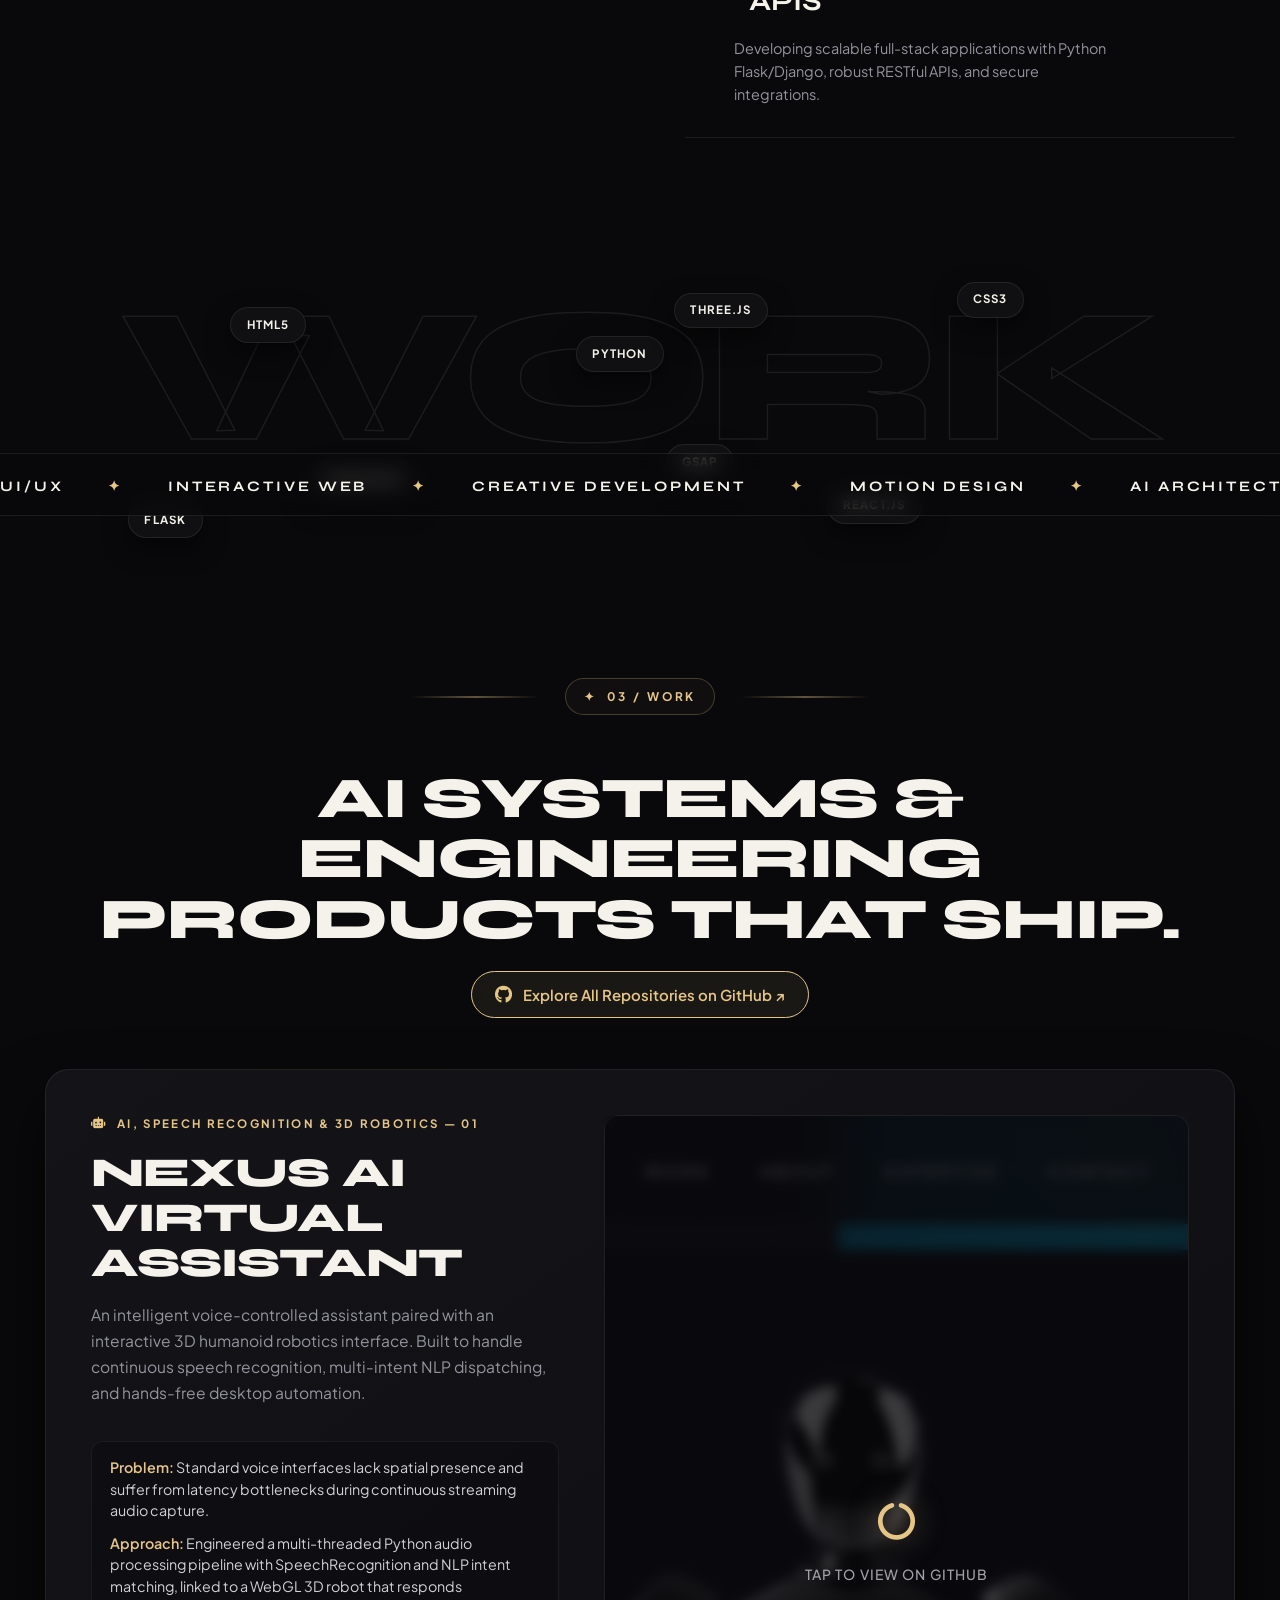
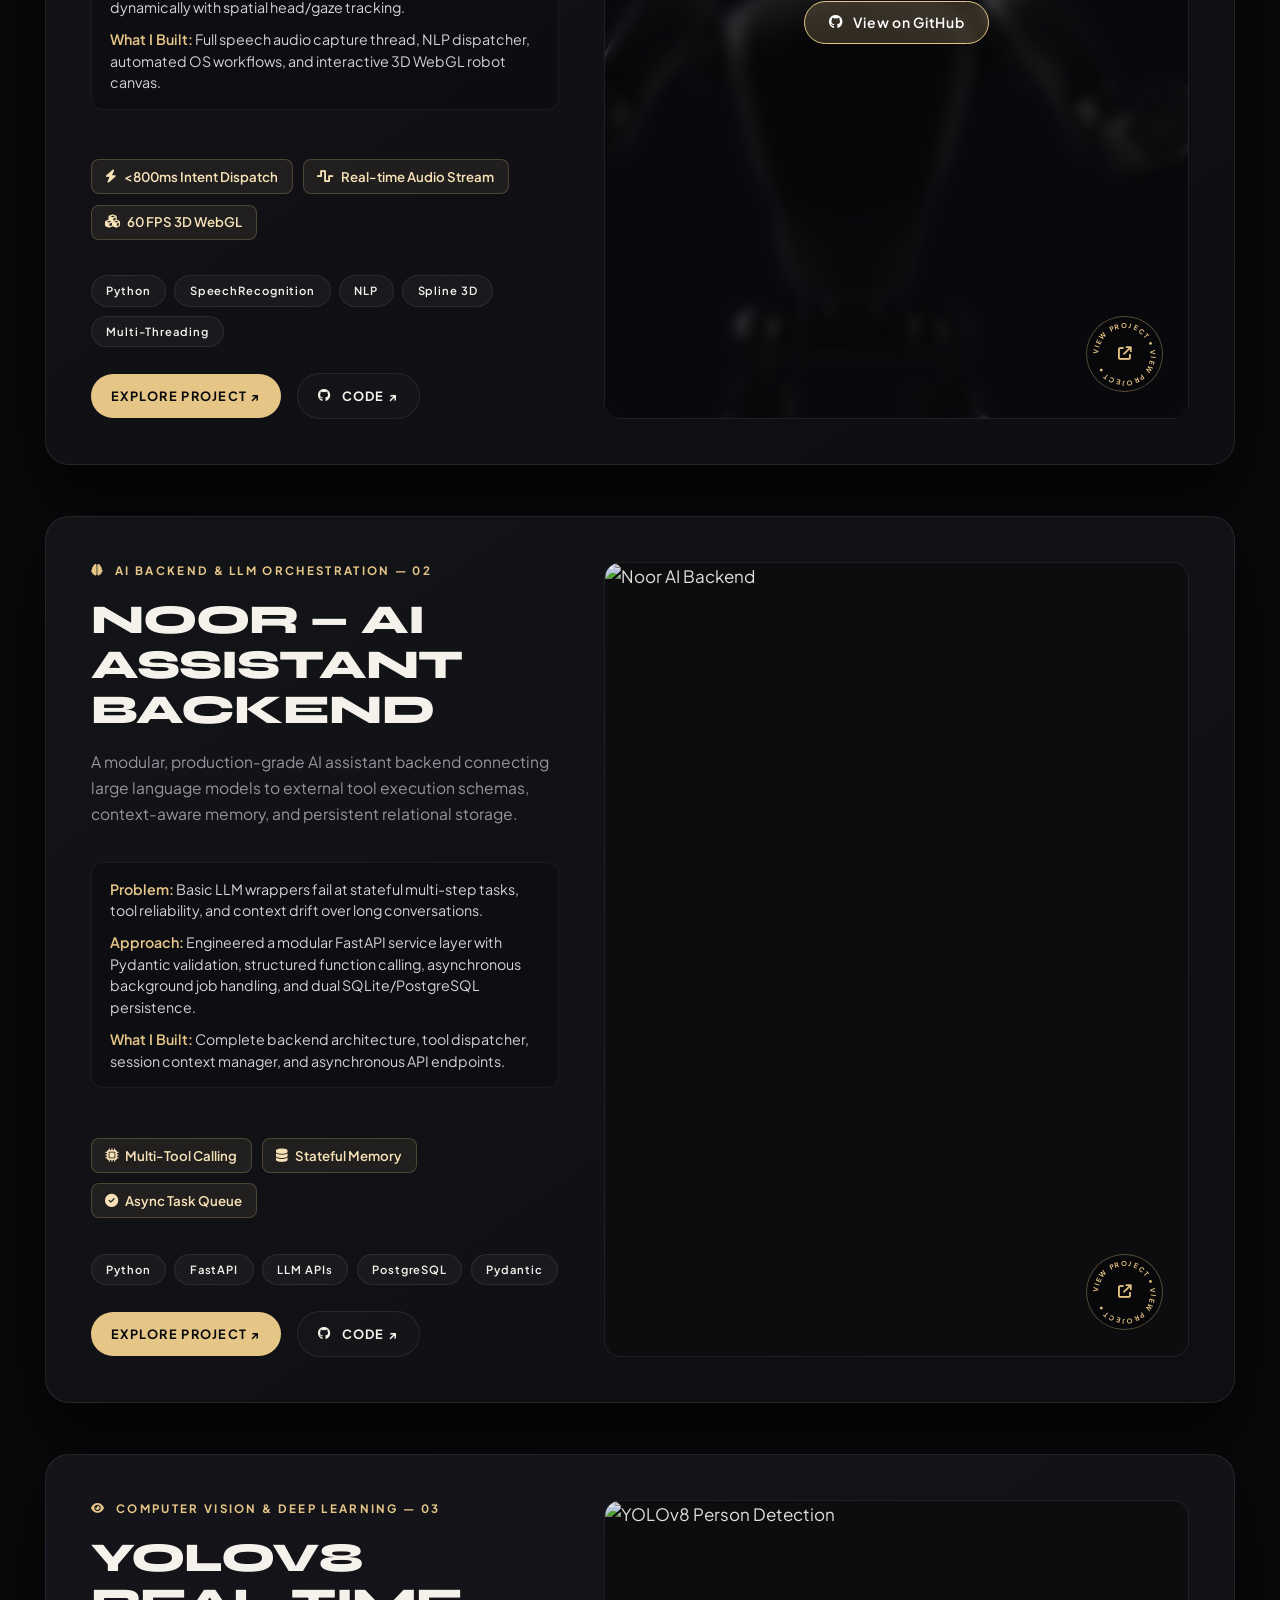
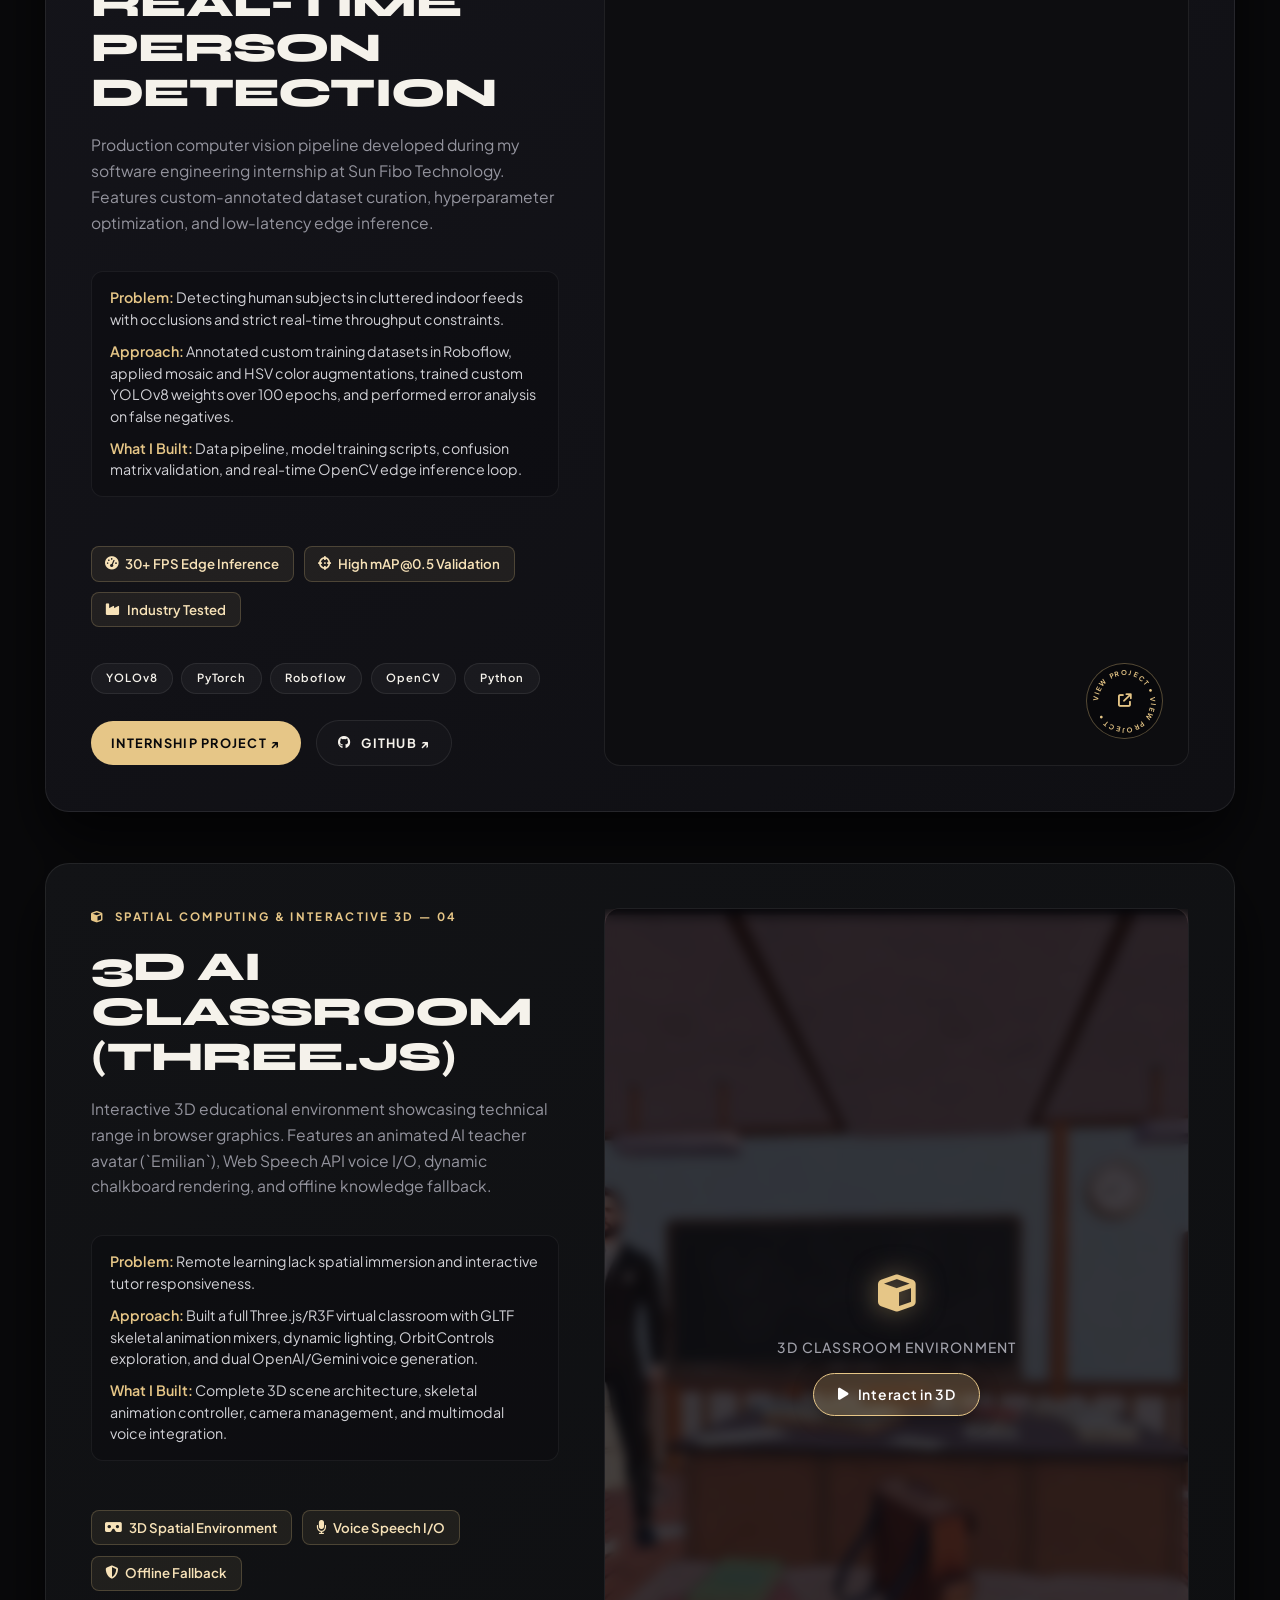
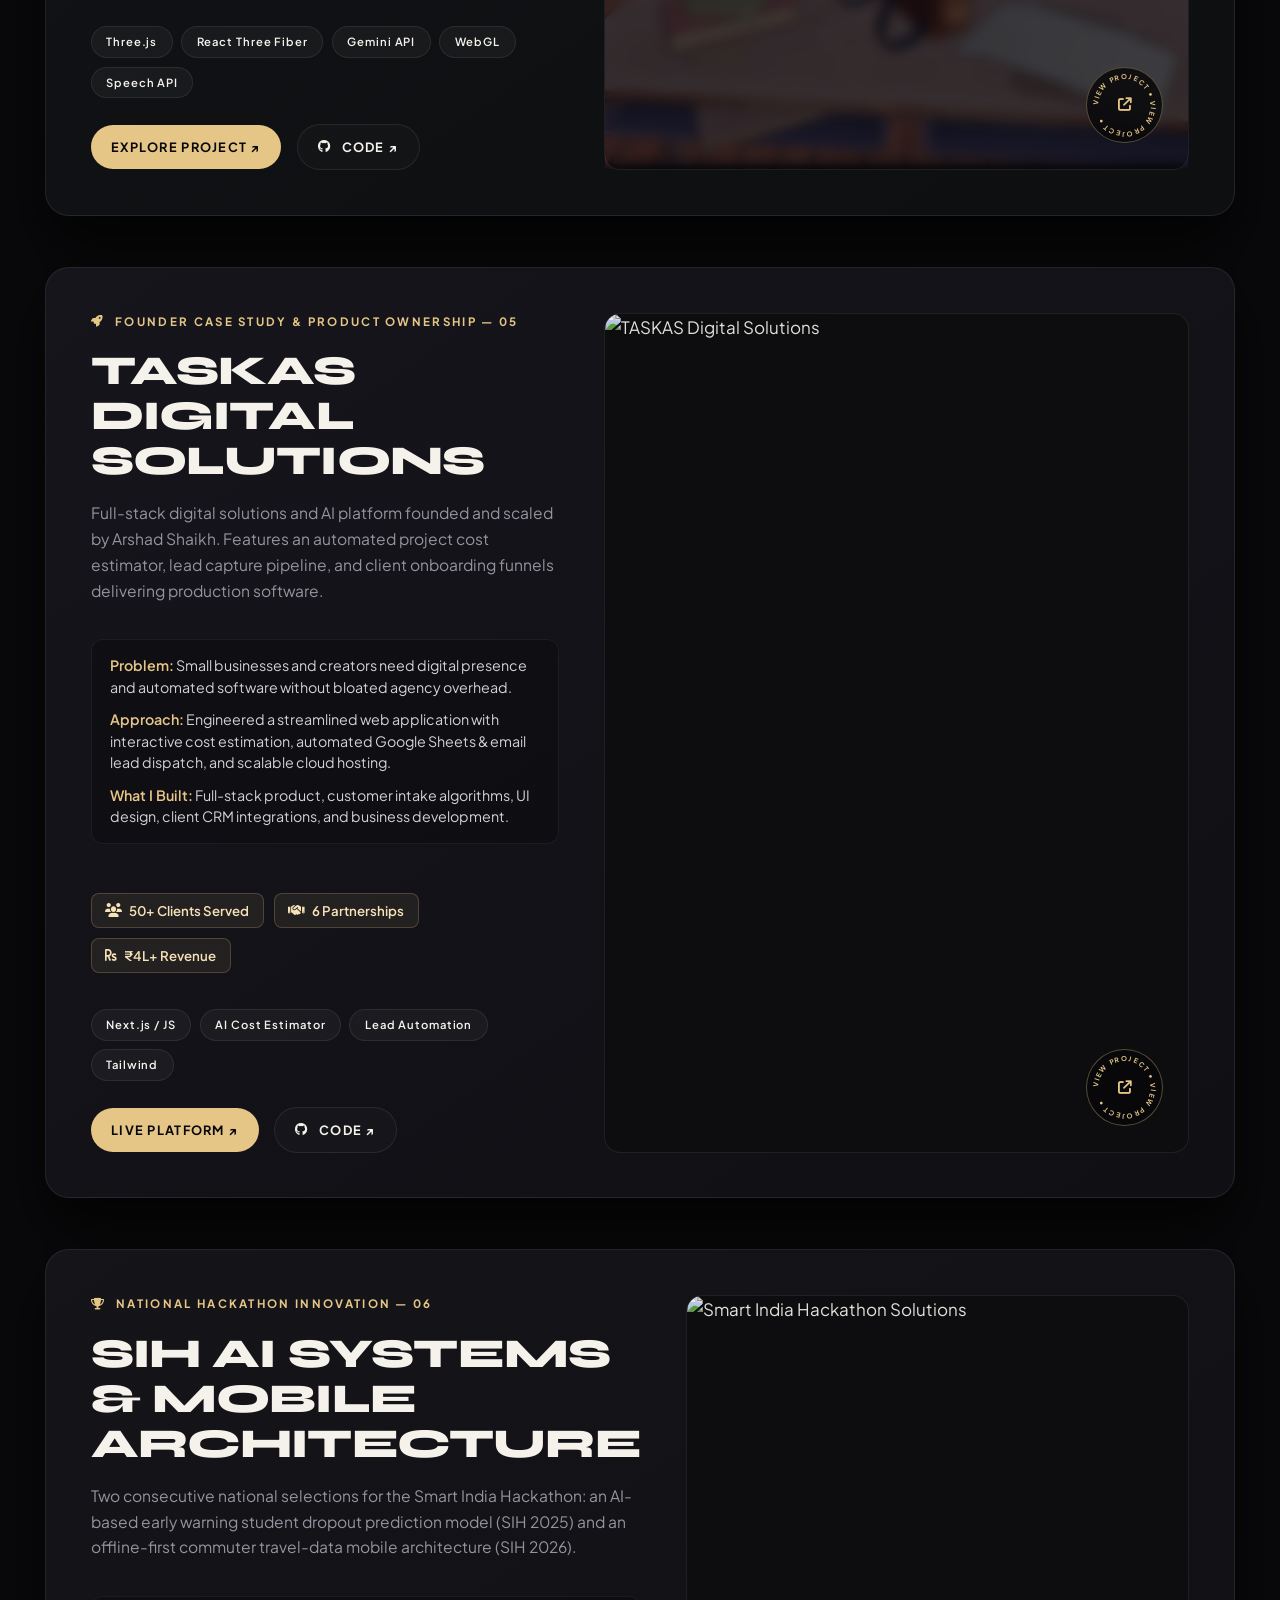
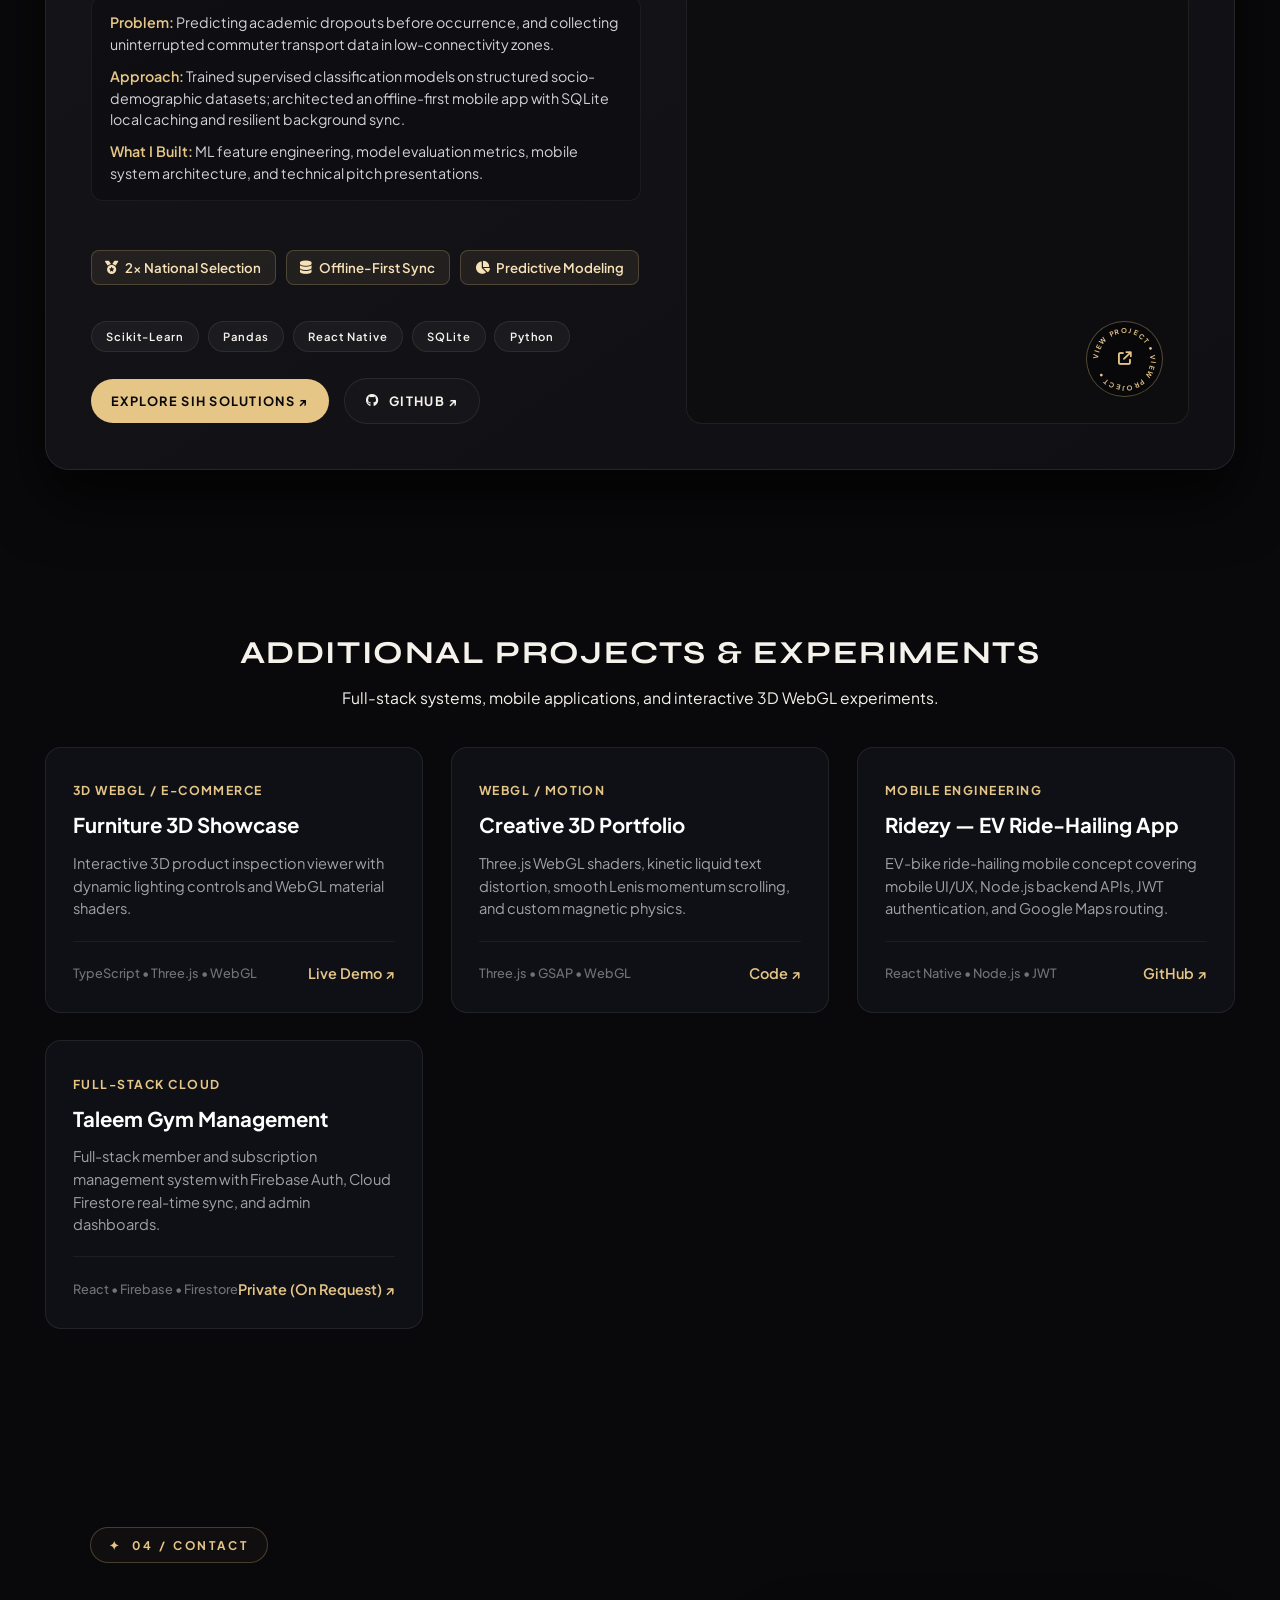
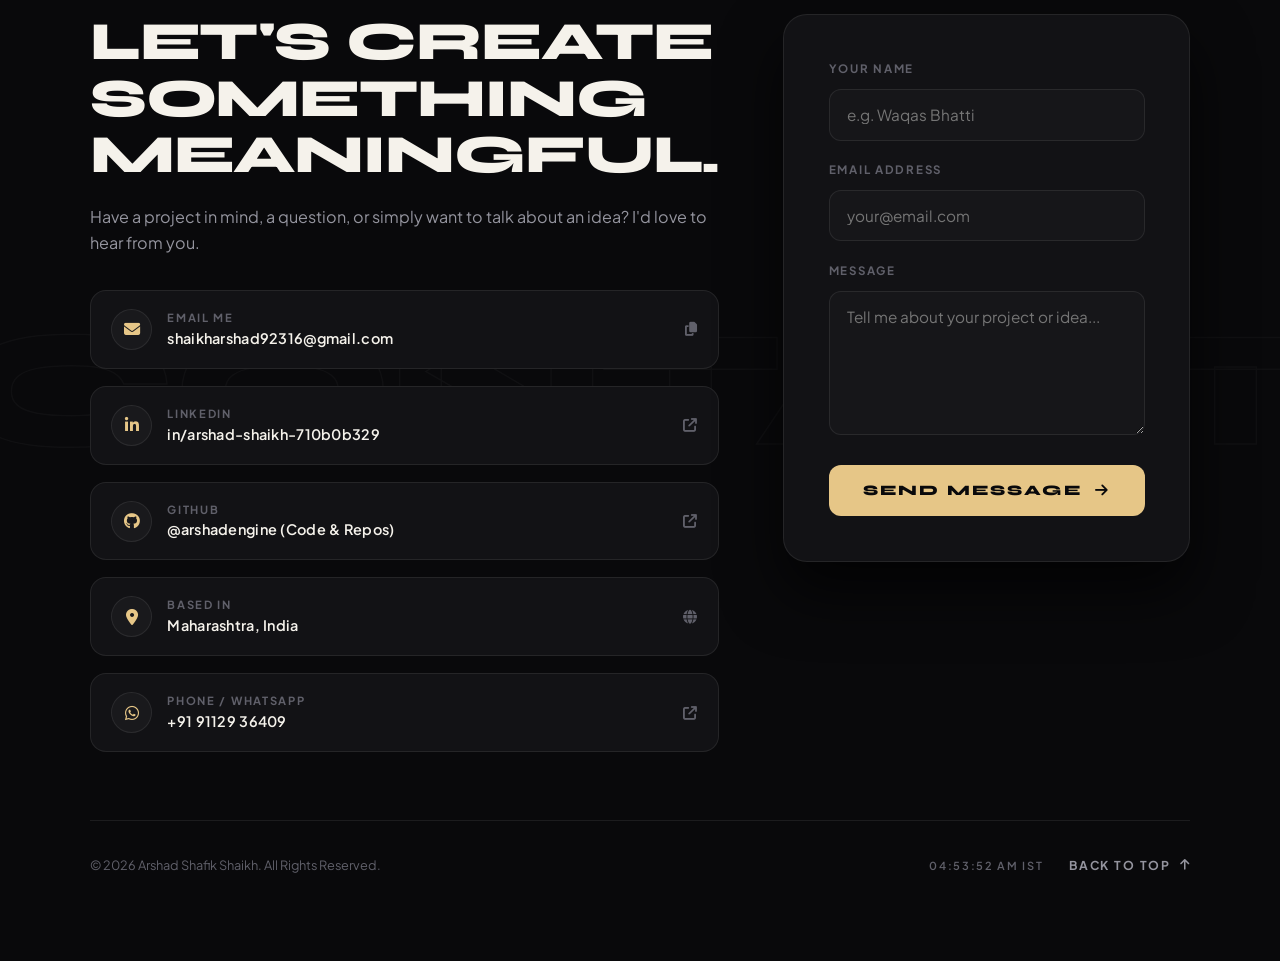
==== commit dcb9b027: "feat(seo): implement hreflang, enhanced Person & FAQ schema, and image sitemap for entity rich snipp" ====
--- a/public/index.html
+++ b/public/index.html
@@ -3,12 +3,18 @@
 <head>
     <meta charset="UTF-8">
     <meta name="viewport" content="width=device-width, initial-scale=1.0">
-    <title>Arshad Shaikh — Founder of Taskas | AIML Engineer & Creative Developer</title>
-    <meta name="description" content="Official portfolio of Arshad Shaikh — Founder of Taskas, AIML Engineer, and Product Builder crafting intelligent AI/ML systems, 3D interactive web experiences, and high-performance digital products. Taskas Founder & Creative Developer.">
-    <meta name="keywords" content="Founder of Taskas, Taskas Founder, Arshad Shaikh Founder, Arshad Shaikh, Arshad Shafik Shaikh, arshadengine, Founder Taskas, Taskas, AIML Engineer, Artificial Intelligence Engineer, Machine Learning Developer, Creative Frontend Developer, Three.js Developer, Python AI Developer India">
-    <meta name="author" content="Arshad Shaikh">
+    <title>Arshad Shaikh — AI &amp; ML Engineer | Founder of Taskas</title>
+    <meta name="description" content="Arshad Shaikh is an AI/ML Engineer (T.Y. B.Tech, Zeal College Pune) and Founder of Taskas. Explore machine learning models, YOLOv8 vision pipelines, LLM backends, and full-stack software.">
+    <meta name="keywords" content="Arshad Shaikh, Arshad Shafik Shaikh, Founder of Taskas, Taskas Founder, Arshad Shaikh AIML, Arshad Shaikh Pune, Arshad Shaikh Engineer, arshadengine, Taskas, AI Engineer Pune, Machine Learning Engineer India, YOLOv8, Three.js Developer">
+    <meta name="author" content="Arshad Shafik Shaikh">
     <meta name="robots" content="index, follow, max-image-preview:large, max-snippet:-1, max-video-preview:-1">
     <link rel="canonical" href="https://arshadshaikh-portfolio.web.app/">
+    
+    <!-- Hreflang Tags for International SEO & Regional Authority -->
+    <link rel="alternate" hreflang="en" href="https://arshadshaikh-portfolio.web.app/">
+    <link rel="alternate" hreflang="en-IN" href="https://arshadshaikh-portfolio.web.app/">
+    <link rel="alternate" hreflang="x-default" href="https://arshadshaikh-portfolio.web.app/">
+
     <meta name="google-site-verification" content="ZYEhx70opgz3wD9-2EjVYk_Q4VoK82DTcXpwpxN3xnI">
     
     <!-- Google Analytics (GA4) -->
@@ -33,20 +39,23 @@
 
     <!-- Open Graph / Facebook / LinkedIn / WhatsApp -->
     <meta property="og:type" content="profile">
-    <meta property="og:site_name" content="Arshad Shaikh Portfolio">
-    <meta property="og:title" content="Arshad Shaikh — Founder of Taskas | AIML Engineer & Creative Developer">
-    <meta property="og:description" content="Explore the portfolio of Arshad Shaikh — Founder of Taskas, AIML Engineer, and Product Builder turning bold ideas into intelligent, interactive digital experiences.">
+    <meta property="og:site_name" content="Arshad Shaikh — Portfolio">
+    <meta property="og:title" content="Arshad Shaikh — AI &amp; ML Engineer | Founder of Taskas">
+    <meta property="og:description" content="Official portfolio of Arshad Shaikh — AIML Engineer (T.Y. B.Tech, Zeal College SPPU) and Founder of Taskas. Building computer vision, LLM backends, and intelligent systems in Pune, India.">
     <meta property="og:url" content="https://arshadshaikh-portfolio.web.app/">
     <meta property="og:image" content="https://arshadshaikh-portfolio.web.app/arshad-portrait.jpg">
-    <meta property="og:image:alt" content="Arshad Shaikh — Founder of Taskas and AIML Engineer">
+    <meta property="og:image:secure_url" content="https://arshadshaikh-portfolio.web.app/arshad-portrait.jpg">
+    <meta property="og:image:width" content="800">
+    <meta property="og:image:height" content="1000">
+    <meta property="og:image:alt" content="Arshad Shaikh — AI &amp; ML Engineer and Founder of Taskas">
     <meta property="profile:first_name" content="Arshad">
     <meta property="profile:last_name" content="Shaikh">
     <meta property="profile:username" content="arshadengine">
 
     <!-- Twitter Card -->
     <meta name="twitter:card" content="summary_large_image">
-    <meta name="twitter:title" content="Arshad Shaikh — Founder of Taskas | AIML Engineer & Creative Developer">
-    <meta name="twitter:description" content="Founder of Taskas, AIML Engineer, and Product Builder crafting intelligent AI/ML systems and motion-rich web experiences.">
+    <meta name="twitter:title" content="Arshad Shaikh — AI &amp; ML Engineer | Founder of Taskas">
+    <meta name="twitter:description" content="AIML Engineer (T.Y. B.Tech, Zeal College SPPU) &amp; Founder of Taskas. Building computer vision, LLM backends, and full-stack software.">
     <meta name="twitter:image" content="https://arshadshaikh-portfolio.web.app/arshad-portrait.jpg">
 
     <!-- Schema.org JSON-LD Structured Data for Google Knowledge Graph & AI Engines (SGE, Perplexity, ChatGPT) -->
@@ -58,11 +67,11 @@
           "@type": "ProfilePage",
           "@id": "https://arshadshaikh-portfolio.web.app/#webpage",
           "url": "https://arshadshaikh-portfolio.web.app/",
-          "name": "Arshad Shaikh — Founder of Taskas | AIML Engineer & Creative Developer",
+          "name": "Arshad Shaikh — AI & ML Engineer | Founder of Taskas",
           "isPartOf": {
             "@type": "WebSite",
             "@id": "https://arshadshaikh-portfolio.web.app/#website",
-            "name": "Arshad Shaikh Portfolio",
+            "name": "Arshad Shaikh Official Website",
             "url": "https://arshadshaikh-portfolio.web.app/"
           },
           "about": {
@@ -76,18 +85,29 @@
           "@type": "Person",
           "@id": "https://arshadshaikh-portfolio.web.app/#person",
           "name": "Arshad Shafik Shaikh",
+          "givenName": "Arshad",
+          "familyName": "Shaikh",
+          "additionalName": "Shafik",
+          "gender": "Male",
           "alternateName": [
             "Arshad Shaikh",
             "arshadengine",
             "Founder of Taskas",
             "Taskas Founder",
-            "Arshad Shaikh Founder"
+            "Arshad Shaikh Founder",
+            "Arshad Shaikh AIML"
           ],
-          "jobTitle": "Founder of Taskas & AIML Engineer",
-          "disambiguatingDescription": "Founder of Taskas and AIML Engineer",
-          "description": "Arshad Shaikh is the Founder of Taskas, an AIML Engineer, and Product Builder specializing in intelligent AI/ML architectures, Three.js 3D web experiences, and startup products.",
+          "jobTitle": "AI & ML Engineer and Founder of Taskas",
+          "disambiguatingDescription": "Indian AI/ML Engineer, Founder of Taskas, and B.Tech student in Artificial Intelligence & Machine Learning at Zeal College of Engineering and Research, Pune.",
+          "description": "Arshad Shaikh (Arshad Shafik Shaikh) is an AI/ML Engineer and the Founder of Taskas based in Pune, Maharashtra, India. He builds intelligent machine learning systems, computer vision pipelines (YOLOv8), LLM backends (FastAPI), and 3D WebGL experiences.",
           "url": "https://arshadshaikh-portfolio.web.app/",
-          "image": "https://arshadshaikh-portfolio.web.app/arshad-portrait.jpg",
+          "image": {
+            "@type": "ImageObject",
+            "url": "https://arshadshaikh-portfolio.web.app/arshad-portrait.jpg",
+            "caption": "Arshad Shaikh — AI/ML Engineer and Founder of Taskas",
+            "height": "1000",
+            "width": "800"
+          },
           "sameAs": [
             "https://github.com/arshadengine",
             "https://www.linkedin.com/in/arshad-shaikh-710b0b329",
@@ -107,26 +127,51 @@
             "name": "Taskas",
             "url": "https://www.taskas.tech/"
           },
+          "alumniOf": {
+            "@type": "CollegeOrUniversity",
+            "name": "Zeal College of Engineering and Research, Pune",
+            "sameAs": "https://zealeducation.com/"
+          },
+          "affiliation": {
+            "@type": "EducationalOrganization",
+            "name": "Savitribai Phule Pune University (SPPU)",
+            "sameAs": "http://www.unipune.ac.in/"
+          },
+          "hasCredential": {
+            "@type": "EducationalOccupationalCredential",
+            "credentialCategory": "degree",
+            "name": "Bachelor of Technology in Artificial Intelligence and Machine Learning (B.Tech AIML)",
+            "recognizedBy": {
+              "@type": "CollegeOrUniversity",
+              "name": "Savitribai Phule Pune University"
+            }
+          },
+          "award": [
+            "Smart India Hackathon 2026 Selection (Problem Statement 25082)",
+            "Smart India Hackathon 2025 Selection (Problem Statement 25102)",
+            "Class Representative (2025–2026), Department of Artificial Intelligence & Machine Learning, Zeal College"
+          ],
+          "knowsLanguage": ["English", "Hindi", "Marathi"],
           "knowsAbout": [
-            "Founder of Taskas",
-            "Taskas Founder",
-            "Taskas",
             "Artificial Intelligence",
             "Machine Learning",
+            "Computer Vision",
+            "YOLOv8",
+            "PyTorch",
+            "Python",
+            "FastAPI",
             "Large Language Models",
             "Natural Language Processing",
-            "Python",
-            "Creative Frontend Development",
+            "Full-Stack Web Development",
             "Three.js",
             "WebGL",
-            "GSAP Motion Design",
-            "Full-Stack Web Development",
-            "Product Building",
-            "Startup Leadership"
+            "Taskas",
+            "Founder of Taskas"
           ],
           "nationality": "Indian",
           "address": {
             "@type": "PostalAddress",
+            "addressLocality": "Pune",
             "addressRegion": "Maharashtra",
             "addressCountry": "India"
           }
@@ -138,7 +183,50 @@
           "url": "https://www.taskas.tech/",
           "founder": {
             "@id": "https://arshadshaikh-portfolio.web.app/#person"
-          }
+          },
+          "foundingLocation": {
+            "@type": "Place",
+            "name": "Pune, Maharashtra, India"
+          },
+          "description": "Digital solutions, web engineering, and AI automation platform founded by Arshad Shaikh."
+        },
+        {
+          "@type": "FAQPage",
+          "@id": "https://arshadshaikh-portfolio.web.app/#faq",
+          "mainEntity": [
+            {
+              "@type": "Question",
+              "name": "Who is Arshad Shaikh?",
+              "acceptedAnswer": {
+                "@type": "Answer",
+                "text": "Arshad Shaikh (Arshad Shafik Shaikh) is an Indian AI/ML Engineer, third-year B.Tech student in Artificial Intelligence & Machine Learning at Zeal College of Engineering and Research (SPPU, Pune), and the Founder of Taskas, a digital solutions and AI platform serving 50+ clients with ₹4L+ in revenue."
+              }
+            },
+            {
+              "@type": "Question",
+              "name": "What is Taskas founded by Arshad Shaikh?",
+              "acceptedAnswer": {
+                "@type": "Answer",
+                "text": "Taskas is a digital solutions and AI automation platform founded and engineered by Arshad Shaikh in Pune, Maharashtra. It has delivered software and web infrastructure to 50+ clients with 6 strategic partnerships and ₹4L+ in revenue."
+              }
+            },
+            {
+              "@type": "Question",
+              "name": "What is Arshad Shaikh's educational background and CGPA?",
+              "acceptedAnswer": {
+                "@type": "Answer",
+                "text": "Arshad Shaikh is pursuing his B.Tech in Artificial Intelligence & Machine Learning (2024–2028) at Zeal College of Engineering and Research, affiliated with Savitribai Phule Pune University (SPPU), holding an 8.45 / 10 CGPA and serving as Class Representative."
+              }
+            },
+            {
+              "@type": "Question",
+              "name": "What are Arshad Shaikh's primary technical skills and projects?",
+              "acceptedAnswer": {
+                "@type": "Answer",
+                "text": "Arshad Shaikh specializes in Python, PyTorch, YOLOv8 computer vision pipelines, FastAPI backend services, LLM multi-tool agent architectures (NOOR, NEXUS AI), Three.js WebGL graphics (3D AI Classroom), and has been selected twice for the national Smart India Hackathon (SIH 2025 & SIH 2026)."
+              }
+            }
+          ]
         }
       ]
     }
